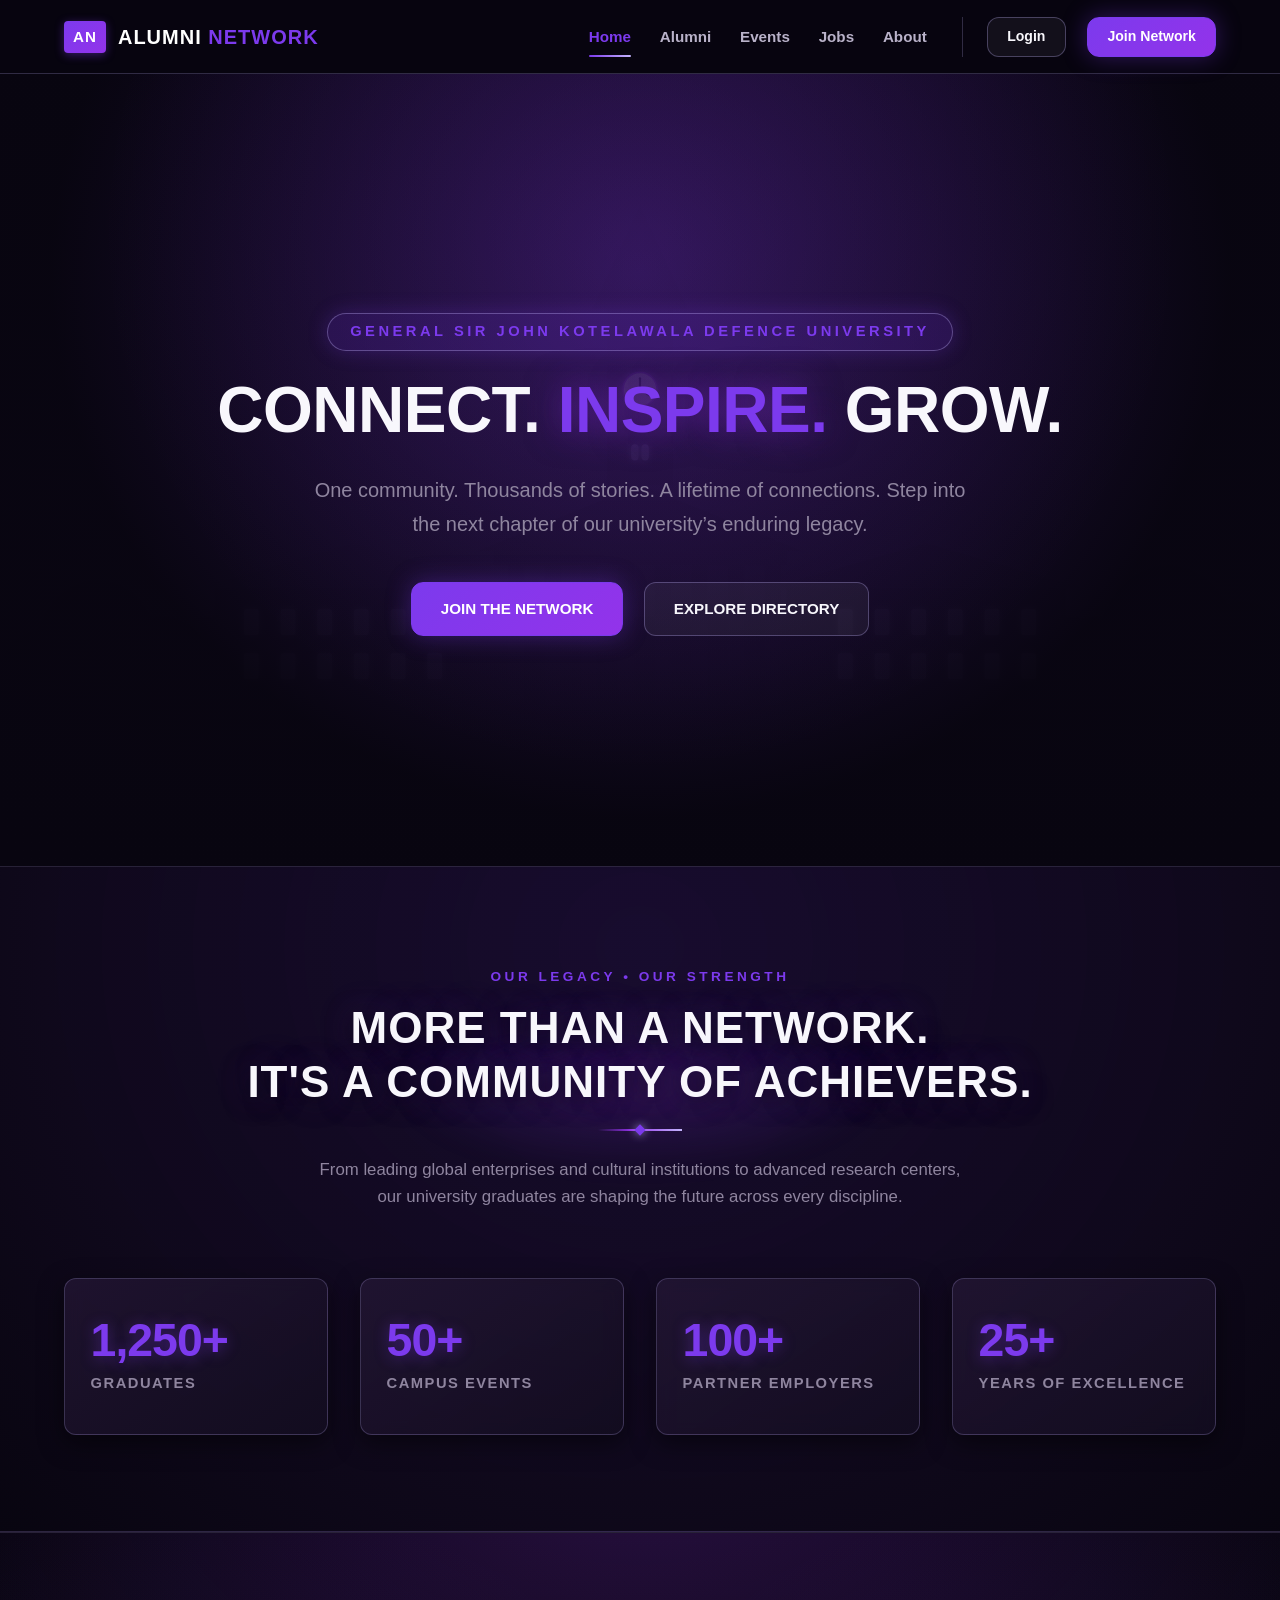
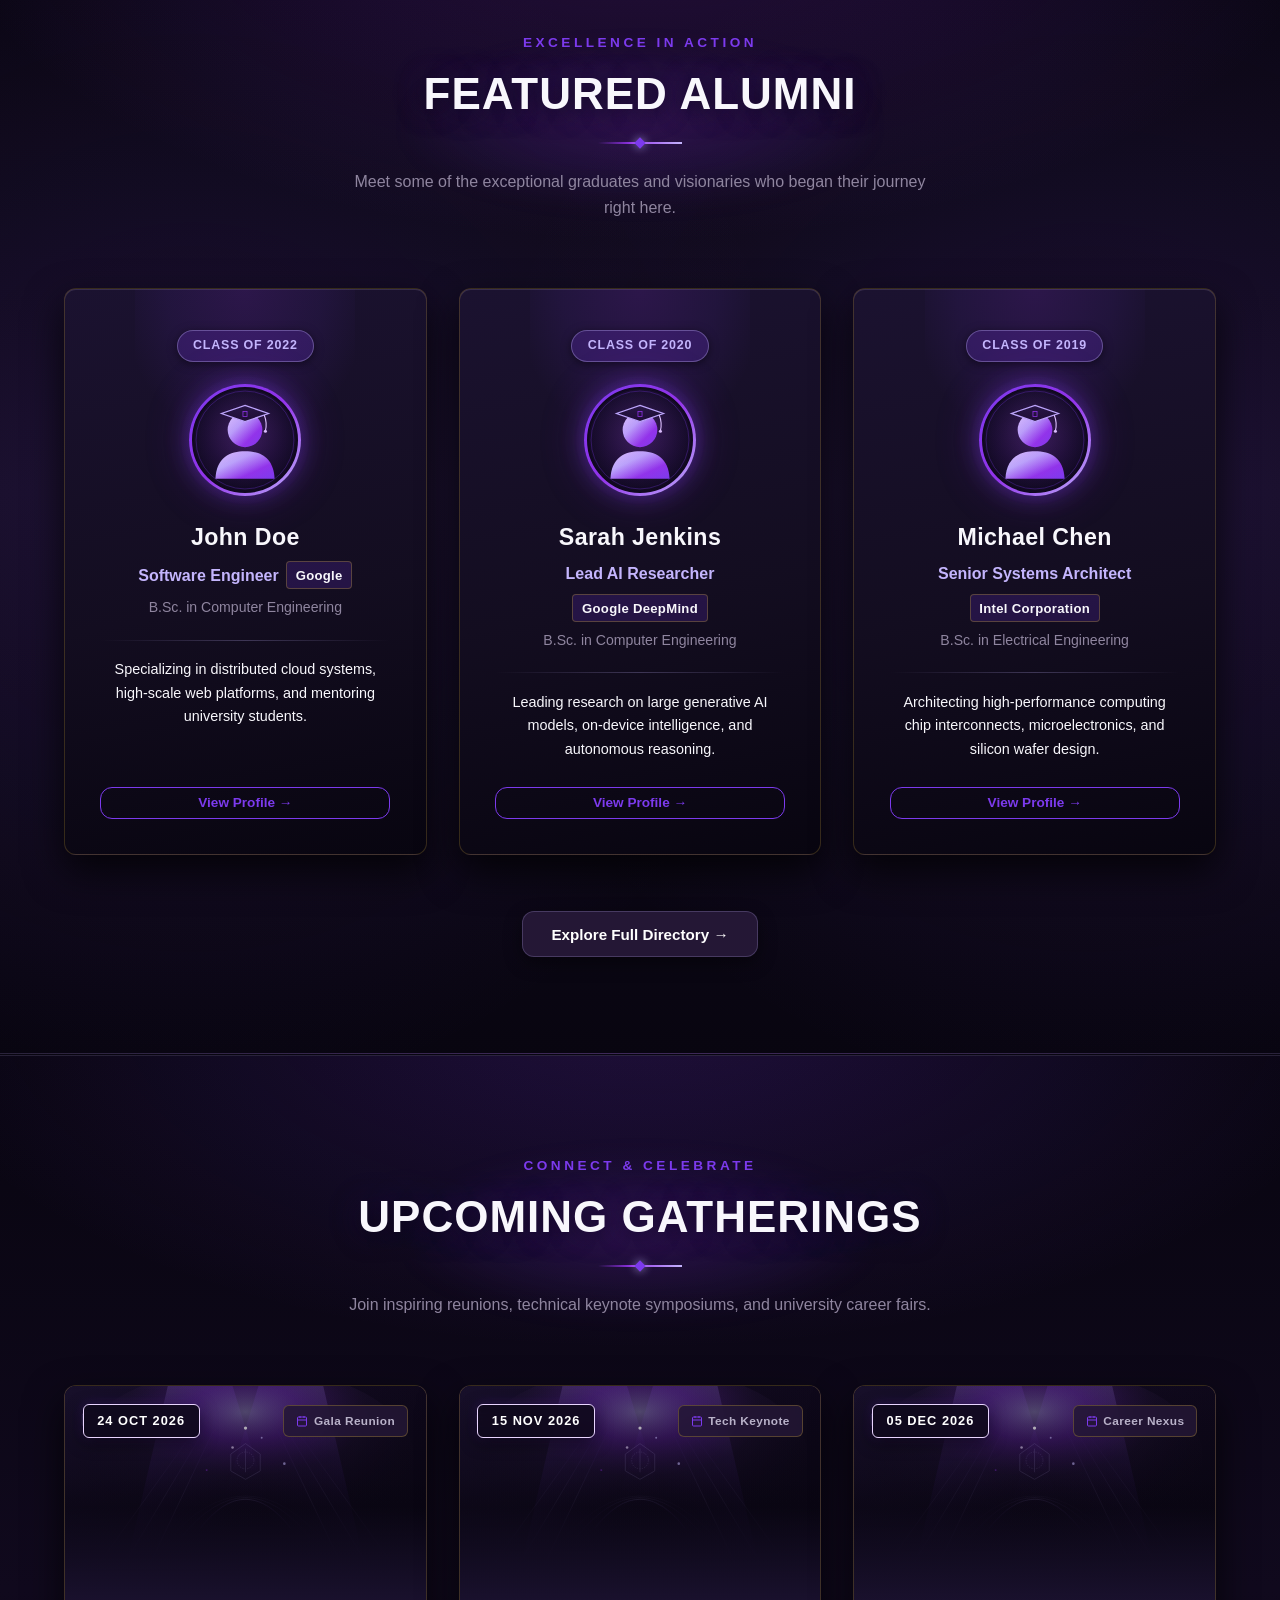
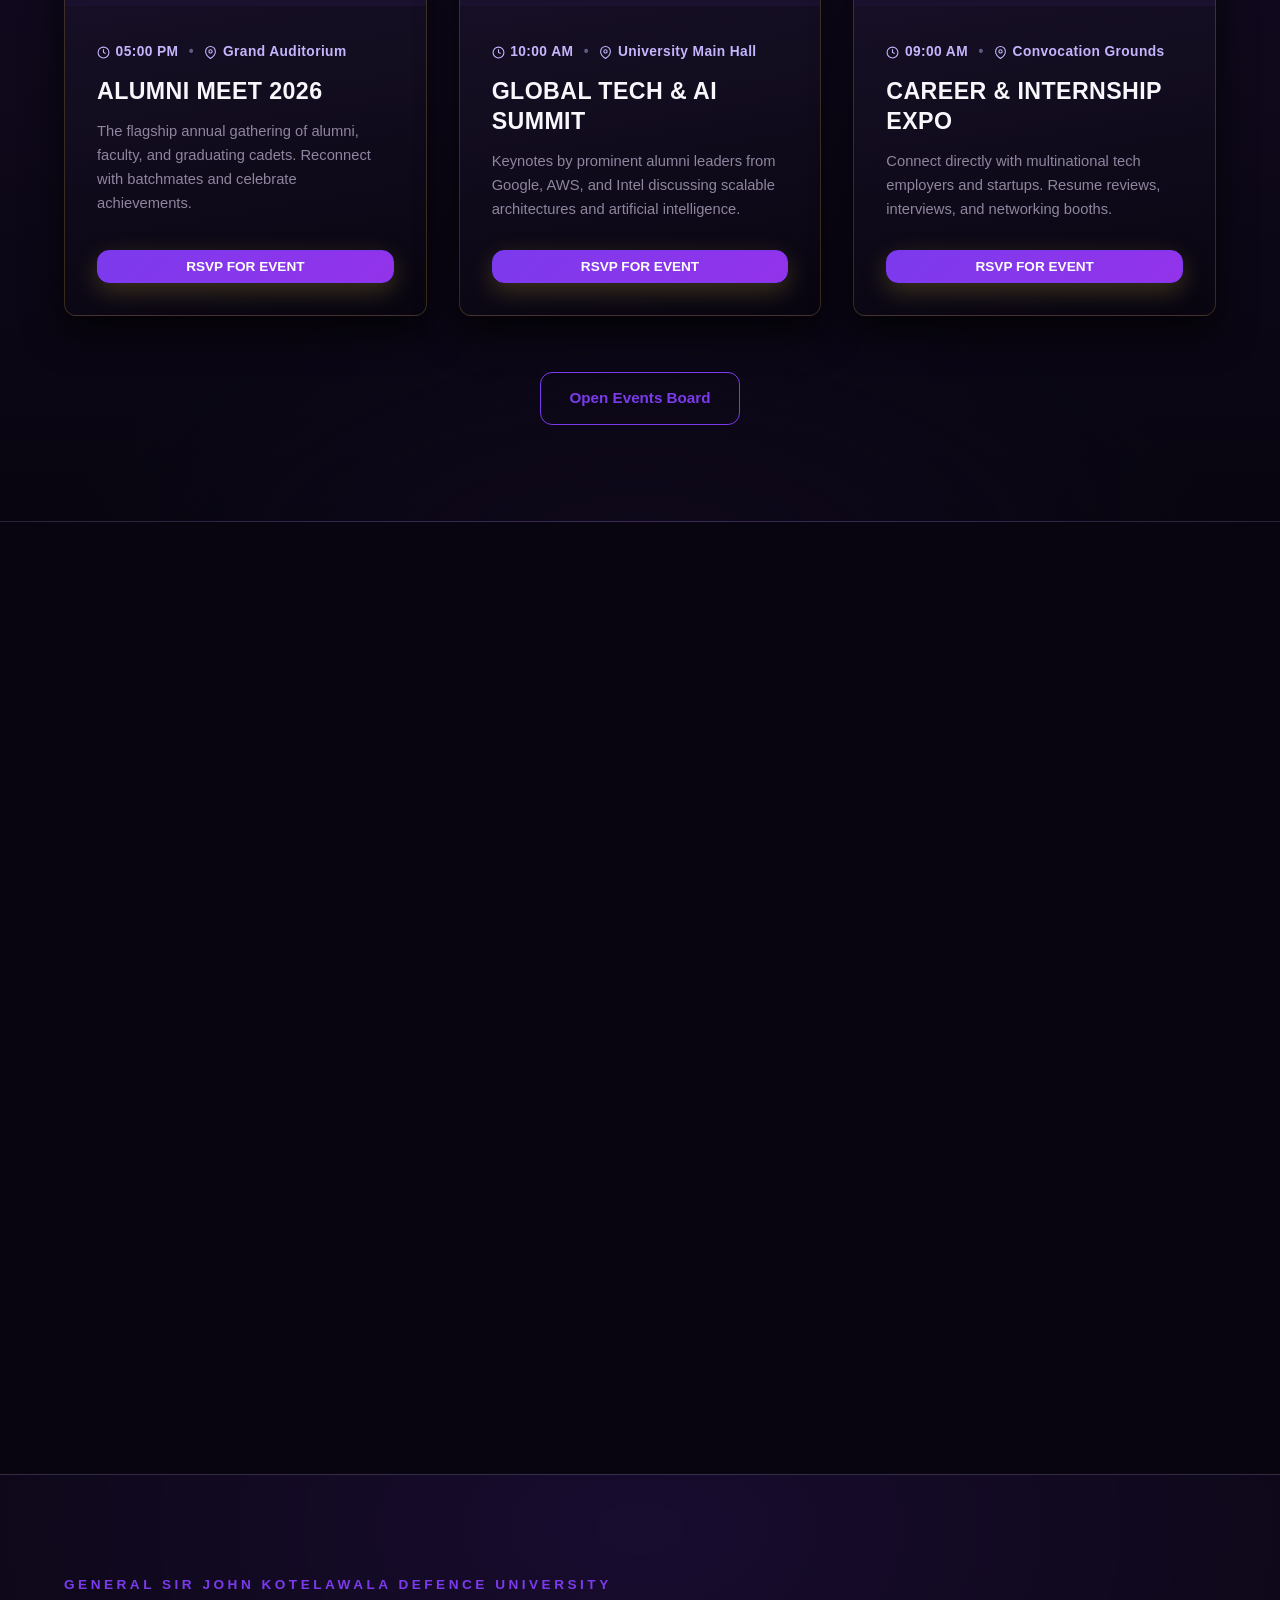
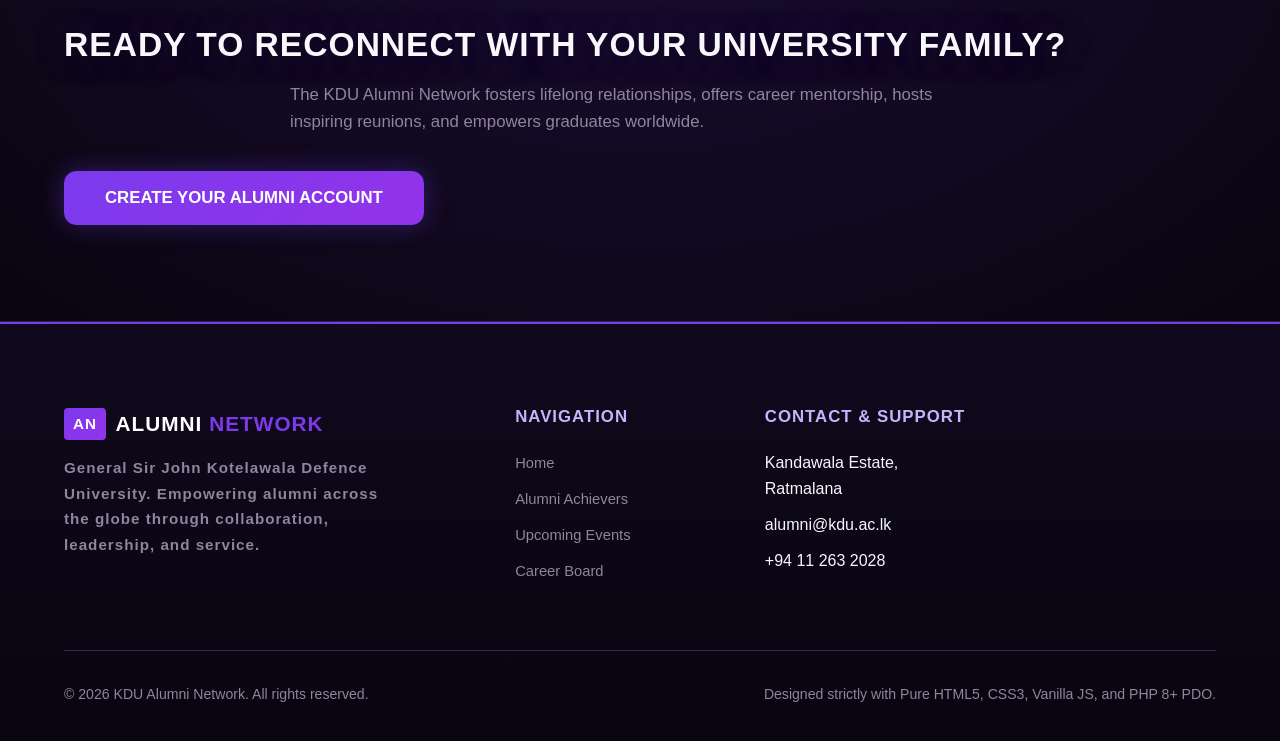
==== index.html @ 47656e3d "feat(branding): add purple AN favicons and refine UI contrast, loader, and validations" ====
<!DOCTYPE html>
<html lang="en">
<head>
    <meta charset="UTF-8">
    <meta name="viewport" content="width=device-width, initial-scale=1.0">
    <title>Alumni Network - Connect. Inspire. Grow.</title>
    <!-- Favicon -->
    <link rel="icon" type="image/png" sizes="32x32" href="./assets/favicon-32x32.png">
    <link rel="icon" type="image/png" sizes="16x16" href="./assets/favicon-16x16.png">
    <link rel="shortcut icon" href="./favicon.ico">
    <link rel="apple-touch-icon" sizes="180x180" href="./assets/apple-touch-icon.png">
    <!-- Master Cinematic Midnight Purple Stylesheet -->
    <link rel="stylesheet" href="./assets/css/style.css?v=4.2">
    <style>
        /* Standalone Showcase Modal Enhancements */
        .modal-overlay {
            display: none;
            position: fixed;
            inset: 0;
            background: rgba(8, 5, 16, 0.88);
            backdrop-filter: blur(8px);
            -webkit-backdrop-filter: blur(8px);
            z-index: 9999;
            align-items: center;
            justify-content: center;
        }
        .modal-card {
            background: var(--surface-elevated);
            color: var(--text-color);
            width: 90%;
            max-width: 500px;
            border-radius: var(--border-radius);
            padding: 2.2rem;
            border: 1px solid var(--border-gold);
            border-top: 4px solid var(--accent-color);
            box-shadow: 0 25px 60px rgba(0, 0, 0, 0.8), 0 0 30px rgba(124, 58, 237, 0.2);
            animation: modalFadeIn 0.28s cubic-bezier(0.16, 1, 0.3, 1);
        }
        @keyframes modalFadeIn {
            from { opacity: 0; transform: translateY(-15px) scale(0.96); }
            to { opacity: 1; transform: translateY(0) scale(1); }
        }
    </style>
</head>
<body>

    <!-- ------------------------------------------------------------
         FEATURE ONE: CINEMATIC LOADING SCREEN
    ------------------------------------------------------------- -->
    <div id="cinematicLoader" class="cinematic-loader" aria-hidden="true">
        <div class="loader-content">
            <div class="loader-brand">
                <span class="loader-badge">AN</span>
                <span class="loader-title">ALUMNI <span class="loader-gold">NETWORK</span></span>
            </div>
            <div class="loader-progress-track">
                <div class="loader-progress-bar"></div>
            </div>
            <p class="loader-status">Connecting Alumni &bull; Preparing Your Experience</p>
        </div>
    </div>

    <!-- ------------------------------------------------------------
         GLOBAL NAVIGATION BAR
    ------------------------------------------------------------- -->
    <header class="navbar">
        <div class="navbar-container">
            <a href="./index.html" class="logo" title="Alumni Network">
                <span class="logo-badge">AN</span>
                <span>ALUMNI <span class="logo-gold">NETWORK</span></span>
            </a>

            <button class="nav-toggle" aria-label="Toggle navigation menu">&#9776;</button>

            <nav class="nav-menu">
                <ul class="nav-links">
                    <li><a href="./index.html" class="nav-link active">Home</a></li>
                    <li><a href="#alumni" class="nav-link">Alumni</a></li>
                    <li><a href="#events" class="nav-link">Events</a></li>
                    <li><a href="#jobs" class="nav-link">Jobs</a></li>
                    <li><a href="#about" class="nav-link">About</a></li>
                </ul>

                <div class="nav-actions nav-auth">
                    <a href="./login.html" class="btn btn-outline-light btn-sm">Login</a>
                    <a href="./register.html" class="btn btn-gold btn-sm gold-glow">Join Network</a>
                </div>
            </nav>
        </div>
    </header>

    <!-- ------------------------------------------------------------
         1. FEATURE TWO: DRAMATIC CINEMATIC HERO SECTION
    ------------------------------------------------------------- -->
    <section class="hero" id="home">
        <div class="hero-content">
            <span class="hero-subtitle-tag">General Sir John Kotelawala Defence University</span>
            <h1 class="hero-title">
                CONNECT. <span class="highlight-gold">INSPIRE.</span> GROW.
            </h1>
            <p class="hero-description">
                One community. Thousands of stories. A lifetime of connections.
                Step into the next chapter of our university’s enduring legacy.
            </p>
            <div class="hero-cta-group">
                <a href="./register.html" class="btn btn-gold gold-glow">JOIN THE NETWORK</a>
                <a href="#alumni" class="btn btn-outline-light">EXPLORE DIRECTORY</a>
            </div>
        </div>
    </section>

    <!-- ------------------------------------------------------------
         2. ALUMNI STORY & STATS SECTION (DARK MAROON)
    ------------------------------------------------------------- -->
    <section class="section section-dark reveal">
        <div class="container text-center">
            <div class="section-header">
                <span class="section-eyebrow">Our Legacy &bull; Our Strength</span>
                <h2 class="section-title">
                    MORE THAN A NETWORK.<br>
                    IT'S A COMMUNITY OF ACHIEVERS.
                </h2>
                <div class="gold-divider"></div>
                <p style="max-width: 650px; margin: 0 auto; font-size: 1.05rem;">
                    From leading global enterprises and cultural institutions to advanced research centers, our university graduates are shaping the future across every discipline.
                </p>
            </div>

            <div class="stats-grid">
                <div class="stat-item">
                    <div class="stat-number">1,250+</div>
                    <div class="stat-label">Graduates</div>
                </div>
                <div class="stat-item">
                    <div class="stat-number">50+</div>
                    <div class="stat-label">Campus Events</div>
                </div>
                <div class="stat-item">
                    <div class="stat-number">100+</div>
                    <div class="stat-label">Partner Employers</div>
                </div>
                <div class="stat-item">
                    <div class="stat-number">25+</div>
                    <div class="stat-label">Years of Excellence</div>
                </div>
            </div>
        </div>
    </section>

    <!-- ------------------------------------------------------------
         3. FEATURED ALUMNI ACHIEVERS (ELEVATED DARK SECTION)
    ------------------------------------------------------------- -->
    <section class="section section-light section-alumni reveal" id="alumni">
        <div class="container">
            <div class="section-header">
                <span class="section-eyebrow">Excellence in Action</span>
                <h2 class="section-title">Featured Alumni</h2>
                <div class="gold-divider"></div>
                <p style="color: var(--text-muted); max-width: 600px; margin: 0 auto;">
                    Meet some of the exceptional graduates and visionaries who began their journey right here.
                </p>
            </div>

            <div class="grid grid-3 reveal-stagger">
                <!-- Alumni 1 -->
                <div class="card alumni-card">
                    <div class="alumni-header-ribbon">
                        <span class="alumni-badge-grad">Class of 2022</span>
                    </div>
                    <div class="alumni-avatar-wrapper">
                        <img src="./assets/images/default-avatar.svg" alt="John Doe" class="alumni-avatar">
                    </div>
                    <h3 class="alumni-name">John Doe</h3>
                    <div class="alumni-credentials">
                        <div class="alumni-role-company">
                            <span class="alumni-role">Software Engineer</span>
                            <span class="alumni-company-tag">Google</span>
                        </div>
                        <div class="alumni-degree">B.Sc. in Computer Engineering</div>
                    </div>
                    <div class="alumni-divider"></div>
                    <p class="alumni-desc">
                        Specializing in distributed cloud systems, high-scale web platforms, and mentoring university students.
                    </p>
                    <button type="button" class="btn btn-outline-gold btn-sm btn-block alumni-cta" onclick="showAlumniProfile('John Doe', 'Software Engineer', 'Google', '2022', 'B.Sc. in Computer Engineering');">
                        View Profile &rarr;
                    </button>
                </div>

                <!-- Alumni 2 -->
                <div class="card alumni-card">
                    <div class="alumni-header-ribbon">
                        <span class="alumni-badge-grad">Class of 2020</span>
                    </div>
                    <div class="alumni-avatar-wrapper">
                        <img src="./assets/images/default-avatar.svg" alt="Sarah Jenkins" class="alumni-avatar">
                    </div>
                    <h3 class="alumni-name">Sarah Jenkins</h3>
                    <div class="alumni-credentials">
                        <div class="alumni-role-company">
                            <span class="alumni-role">Lead AI Researcher</span>
                            <span class="alumni-company-tag">Google DeepMind</span>
                        </div>
                        <div class="alumni-degree">B.Sc. in Computer Engineering</div>
                    </div>
                    <div class="alumni-divider"></div>
                    <p class="alumni-desc">
                        Leading research on large generative AI models, on-device intelligence, and autonomous reasoning.
                    </p>
                    <button type="button" class="btn btn-outline-gold btn-sm btn-block alumni-cta" onclick="showAlumniProfile('Sarah Jenkins', 'Lead AI Researcher', 'Google DeepMind', '2020', 'B.Sc. in Computer Engineering');">
                        View Profile &rarr;
                    </button>
                </div>

                <!-- Alumni 3 -->
                <div class="card alumni-card">
                    <div class="alumni-header-ribbon">
                        <span class="alumni-badge-grad">Class of 2019</span>
                    </div>
                    <div class="alumni-avatar-wrapper">
                        <img src="./assets/images/default-avatar.svg" alt="Michael Chen" class="alumni-avatar">
                    </div>
                    <h3 class="alumni-name">Michael Chen</h3>
                    <div class="alumni-credentials">
                        <div class="alumni-role-company">
                            <span class="alumni-role">Senior Systems Architect</span>
                            <span class="alumni-company-tag">Intel Corporation</span>
                        </div>
                        <div class="alumni-degree">B.Sc. in Electrical Engineering</div>
                    </div>
                    <div class="alumni-divider"></div>
                    <p class="alumni-desc">
                        Architecting high-performance computing chip interconnects, microelectronics, and silicon wafer design.
                    </p>
                    <button type="button" class="btn btn-outline-gold btn-sm btn-block alumni-cta" onclick="showAlumniProfile('Michael Chen', 'Senior Systems Architect', 'Intel Corporation', '2019', 'B.Sc. in Electrical Engineering');">
                        View Profile &rarr;
                    </button>
                </div>
            </div>

            <div style="text-align: center; margin-top: 3.5rem;">
                <button type="button" class="btn btn-primary" onclick="alert('Full dynamic directory search with multi-parameter filtering and server-side pagination is active in XAMPP (directory.php).');">
                    Explore Full Directory &rarr;
                </button>
            </div>
        </div>
    </section>

    <!-- ------------------------------------------------------------
         4. UPCOMING GATHERINGS & EVENTS (DARK SECTION)
    ------------------------------------------------------------- -->
    <section class="section section-dark section-events reveal" id="events">
        <div class="container">
            <div class="section-header">
                <span class="section-eyebrow">Connect &amp; Celebrate</span>
                <h2 class="section-title">Upcoming Gatherings</h2>
                <div class="gold-divider"></div>
                <p style="max-width: 600px; margin: 0 auto; color: var(--text-muted);">
                    Join inspiring reunions, technical keynote symposiums, and university career fairs.
                </p>
            </div>

            <div class="grid grid-3 reveal-stagger">
                <!-- Event 1 -->
                <div class="card card-dark event-card">
                    <div class="event-image-box">
                        <img src="./assets/images/event-placeholder.svg" alt="Alumni Meet 2026" class="event-image">
                        <div class="event-artwork-overlay"></div>
                        <div class="event-badge-row">
                            <span class="event-date-badge">24 OCT 2026</span>
                            <span class="event-category-badge">
                                <svg viewBox="0 0 24 24" width="12" height="12" fill="none" stroke="currentColor" stroke-width="2"><rect x="3" y="4" width="18" height="18" rx="2" ry="2"></rect><line x1="16" y1="2" x2="16" y2="6"></line><line x1="8" y1="2" x2="8" y2="6"></line><line x1="3" y1="10" x2="21" y2="10"></line></svg>
                                Gala Reunion
                            </span>
                        </div>
                    </div>
                    <div class="event-body">
                        <div class="event-meta">
                            <span>
                                <svg viewBox="0 0 24 24" width="13" height="13" fill="none" stroke="currentColor" stroke-width="2"><circle cx="12" cy="12" r="10"></circle><polyline points="12 6 12 12 16 14"></polyline></svg>
                                05:00 PM
                            </span>
                            <span class="event-meta-sep">&bull;</span>
                            <span>
                                <svg viewBox="0 0 24 24" width="13" height="13" fill="none" stroke="currentColor" stroke-width="2"><path d="M21 10c0 7-9 13-9 13s-9-6-9-13a9 9 0 0 1 18 0z"></path><circle cx="12" cy="10" r="3"></circle></svg>
                                Grand Auditorium
                            </span>
                        </div>
                        <h3 class="event-title">ALUMNI MEET 2026</h3>
                        <p class="event-desc">
                            The flagship annual gathering of alumni, faculty, and graduating cadets. Reconnect with batchmates and celebrate achievements.
                        </p>
                        <button type="button" class="btn btn-gold btn-block btn-sm" onclick="triggerRsvpDemo('ALUMNI MEET 2026');">
                            RSVP FOR EVENT
                        </button>
                    </div>
                </div>

                <!-- Event 2 -->
                <div class="card card-dark event-card">
                    <div class="event-image-box">
                        <img src="./assets/images/event-placeholder.svg" alt="Global Tech & AI Summit" class="event-image">
                        <div class="event-artwork-overlay"></div>
                        <div class="event-badge-row">
                            <span class="event-date-badge">15 NOV 2026</span>
                            <span class="event-category-badge">
                                <svg viewBox="0 0 24 24" width="12" height="12" fill="none" stroke="currentColor" stroke-width="2"><rect x="3" y="4" width="18" height="18" rx="2" ry="2"></rect><line x1="16" y1="2" x2="16" y2="6"></line><line x1="8" y1="2" x2="8" y2="6"></line><line x1="3" y1="10" x2="21" y2="10"></line></svg>
                                Tech Keynote
                            </span>
                        </div>
                    </div>
                    <div class="event-body">
                        <div class="event-meta">
                            <span>
                                <svg viewBox="0 0 24 24" width="13" height="13" fill="none" stroke="currentColor" stroke-width="2"><circle cx="12" cy="12" r="10"></circle><polyline points="12 6 12 12 16 14"></polyline></svg>
                                10:00 AM
                            </span>
                            <span class="event-meta-sep">&bull;</span>
                            <span>
                                <svg viewBox="0 0 24 24" width="13" height="13" fill="none" stroke="currentColor" stroke-width="2"><path d="M21 10c0 7-9 13-9 13s-9-6-9-13a9 9 0 0 1 18 0z"></path><circle cx="12" cy="10" r="3"></circle></svg>
                                University Main Hall
                            </span>
                        </div>
                        <h3 class="event-title">GLOBAL TECH &amp; AI SUMMIT</h3>
                        <p class="event-desc">
                            Keynotes by prominent alumni leaders from Google, AWS, and Intel discussing scalable architectures and artificial intelligence.
                        </p>
                        <button type="button" class="btn btn-gold btn-block btn-sm" onclick="triggerRsvpDemo('GLOBAL TECH & AI SUMMIT');">
                            RSVP FOR EVENT
                        </button>
                    </div>
                </div>

                <!-- Event 3 -->
                <div class="card card-dark event-card">
                    <div class="event-image-box">
                        <img src="./assets/images/event-placeholder.svg" alt="Career & Internship Expo" class="event-image">
                        <div class="event-artwork-overlay"></div>
                        <div class="event-badge-row">
                            <span class="event-date-badge">05 DEC 2026</span>
                            <span class="event-category-badge">
                                <svg viewBox="0 0 24 24" width="12" height="12" fill="none" stroke="currentColor" stroke-width="2"><rect x="3" y="4" width="18" height="18" rx="2" ry="2"></rect><line x1="16" y1="2" x2="16" y2="6"></line><line x1="8" y1="2" x2="8" y2="6"></line><line x1="3" y1="10" x2="21" y2="10"></line></svg>
                                Career Nexus
                            </span>
                        </div>
                    </div>
                    <div class="event-body">
                        <div class="event-meta">
                            <span>
                                <svg viewBox="0 0 24 24" width="13" height="13" fill="none" stroke="currentColor" stroke-width="2"><circle cx="12" cy="12" r="10"></circle><polyline points="12 6 12 12 16 14"></polyline></svg>
                                09:00 AM
                            </span>
                            <span class="event-meta-sep">&bull;</span>
                            <span>
                                <svg viewBox="0 0 24 24" width="13" height="13" fill="none" stroke="currentColor" stroke-width="2"><path d="M21 10c0 7-9 13-9 13s-9-6-9-13a9 9 0 0 1 18 0z"></path><circle cx="12" cy="10" r="3"></circle></svg>
                                Convocation Grounds
                            </span>
                        </div>
                        <h3 class="event-title">CAREER &amp; INTERNSHIP EXPO</h3>
                        <p class="event-desc">
                            Connect directly with multinational tech employers and startups. Resume reviews, interviews, and networking booths.
                        </p>
                        <button type="button" class="btn btn-gold btn-block btn-sm" onclick="triggerRsvpDemo('CAREER & INTERNSHIP EXPO');">
                            RSVP FOR EVENT
                        </button>
                    </div>
                </div>
            </div>

            <div style="text-align: center; margin-top: 3.5rem;">
                <a href="./event.html" class="btn btn-outline-gold">Open Events Board</a>
            </div>
        </div>
    </section>

    <!-- ------------------------------------------------------------
         5. CAREER VACANCIES & OPPORTUNITIES (ELEVATED SECTION)
    ------------------------------------------------------------- -->
    <section class="section section-light section-jobs reveal" id="jobs">
        <div class="container">
            <div class="section-header">
                <span class="section-eyebrow">Professional Advancement</span>
                <h2 class="section-title">Career Opportunities</h2>
                <div class="gold-divider"></div>
                <p style="color: var(--text-muted); max-width: 600px; margin: 0 auto;">
                    Exclusive job vacancies posted by alumni recruiters and industry partners.
                </p>
            </div>

            <div class="grid grid-3 reveal-stagger">
                <!-- Job 1 -->
                <div class="card job-card">
                    <div class="job-card-header">
                        <span class="job-type-pill">Full-Time</span>
                        <span class="job-badge-verified">
                            <svg viewBox="0 0 24 24" width="12" height="12" fill="currentColor"><path d="M12 2l3.09 6.26L22 9.27l-5 4.87 1.18 6.88L12 17.77l-6.18 3.25L7 14.14 2 9.27l6.91-1.01L12 2z"></path></svg>
                            Alumni Network
                        </span>
                    </div>
                    <h3 class="job-title">Software Engineer</h3>
                    <div class="job-company-row">
                        <span class="job-company">ABC Technologies</span>
                    </div>
                    <div class="job-meta-strip">
                        <span>
                            <svg viewBox="0 0 24 24" width="13" height="13" fill="none" stroke="currentColor" stroke-width="2"><path d="M21 10c0 7-9 13-9 13s-9-6-9-13a9 9 0 0 1 18 0z"></path><circle cx="12" cy="10" r="3"></circle></svg>
                            Colombo, Sri Lanka
                        </span>
                        <span class="job-meta-sep">&bull;</span>
                        <span>On-Site</span>
                    </div>
                    <div class="job-divider"></div>
                    <p class="job-desc">
                        Seeking full-stack engineers proficient in modern web applications, relational schemas, and scalable microservices.
                    </p>
                    <button type="button" class="btn btn-primary btn-block btn-sm job-cta" onclick="triggerJobApplyDemo('Software Engineer', 'ABC Technologies');">
                        Apply for Position &rarr;
                    </button>
                </div>

                <!-- Job 2 -->
                <div class="card job-card">
                    <div class="job-card-header">
                        <span class="job-type-pill">Hybrid</span>
                        <span class="job-badge-verified">
                            <svg viewBox="0 0 24 24" width="12" height="12" fill="currentColor"><path d="M12 2l3.09 6.26L22 9.27l-5 4.87 1.18 6.88L12 17.77l-6.18 3.25L7 14.14 2 9.27l6.91-1.01L12 2z"></path></svg>
                            Alumni Network
                        </span>
                    </div>
                    <h3 class="job-title">Cloud Solutions Architect</h3>
                    <div class="job-company-row">
                        <span class="job-company">Virtusa Corporation</span>
                    </div>
                    <div class="job-meta-strip">
                        <span>
                            <svg viewBox="0 0 24 24" width="13" height="13" fill="none" stroke="currentColor" stroke-width="2"><path d="M21 10c0 7-9 13-9 13s-9-6-9-13a9 9 0 0 1 18 0z"></path><circle cx="12" cy="10" r="3"></circle></svg>
                            Colombo / Remote
                        </span>
                        <span class="job-meta-sep">&bull;</span>
                        <span>Hybrid</span>
                    </div>
                    <div class="job-divider"></div>
                    <p class="job-desc">
                        Lead enterprise cloud architecture implementations across AWS and Azure for multinational financial banking clients.
                    </p>
                    <button type="button" class="btn btn-primary btn-block btn-sm job-cta" onclick="triggerJobApplyDemo('Cloud Solutions Architect', 'Virtusa Corporation');">
                        Apply for Position &rarr;
                    </button>
                </div>

                <!-- Job 3 -->
                <div class="card job-card">
                    <div class="job-card-header">
                        <span class="job-type-pill">Full-Time</span>
                        <span class="job-badge-verified">
                            <svg viewBox="0 0 24 24" width="12" height="12" fill="currentColor"><path d="M12 2l3.09 6.26L22 9.27l-5 4.87 1.18 6.88L12 17.77l-6.18 3.25L7 14.14 2 9.27l6.91-1.01L12 2z"></path></svg>
                            Alumni Network
                        </span>
                    </div>
                    <h3 class="job-title">Associate AI Engineer</h3>
                    <div class="job-company-row">
                        <span class="job-company">WSO2</span>
                    </div>
                    <div class="job-meta-strip">
                        <span>
                            <svg viewBox="0 0 24 24" width="13" height="13" fill="none" stroke="currentColor" stroke-width="2"><path d="M21 10c0 7-9 13-9 13s-9-6-9-13a9 9 0 0 1 18 0z"></path><circle cx="12" cy="10" r="3"></circle></svg>
                            Colombo, Sri Lanka
                        </span>
                        <span class="job-meta-sep">&bull;</span>
                        <span>On-Site</span>
                    </div>
                    <div class="job-divider"></div>
                    <p class="job-desc">
                        Develop LLM integrations, retrieval augmented generation systems, and open-source enterprise platform APIs.
                    </p>
                    <button type="button" class="btn btn-primary btn-block btn-sm job-cta" onclick="triggerJobApplyDemo('Associate AI Engineer', 'WSO2');">
                        Apply for Position &rarr;
                    </button>
                </div>
            </div>

            <div style="text-align: center; margin-top: 3.5rem;">
                <a href="./jobs.html" class="btn btn-primary">Open Career Board</a>
            </div>
        </div>
    </section>

    <!-- ------------------------------------------------------------
         6. ABOUT INSTITUTIONAL SECTION
    ------------------------------------------------------------- -->
    <section class="section section-dark reveal" id="about" style="border-top: 1px solid var(--border-gold);">
        <div class="container text-center">
            <span class="section-eyebrow">General Sir John Kotelawala Defence University</span>
            <h2 class="section-title" style="font-size: 2.1rem; margin: 1rem 0;">
                Ready to reconnect with your university family?
            </h2>
            <p style="font-size: 1.05rem; max-width: 700px; margin: 0 auto 2.2rem; color: var(--text-muted);">
                The KDU Alumni Network fosters lifelong relationships, offers career mentorship, hosts inspiring reunions, and empowers graduates worldwide.
            </p>
            <button type="button" class="btn btn-gold gold-glow" style="padding: 1rem 2.5rem; font-size: 1.05rem;" onclick="openRegisterModal();">
                CREATE YOUR ALUMNI ACCOUNT
            </button>
        </div>
    </section>

    <!-- ------------------------------------------------------------
         7. GLOBAL CINEMATIC FOOTER (FIXED & RESPONSIVE GRID)
    ------------------------------------------------------------- -->
    <footer class="footer">
        <div class="container">
            <div class="footer-top">
                <div class="footer-brand">
                    <div>
                        <div class="footer-logo">
                            <span class="footer-logo-badge">AN</span>
                            <span>ALUMNI <span class="logo-gold">NETWORK</span></span>
                        </div>
                        <p class="footer-desc">
                            General Sir John Kotelawala Defence University. Empowering alumni across the globe through collaboration, leadership, and service.
                        </p>
                    </div>
                </div>

                <div class="footer-col">
                    <h4 class="footer-col-title">Navigation</h4>
                    <ul class="footer-links">
                        <li><a href="#home">Home</a></li>
                        <li><a href="#alumni">Alumni Achievers</a></li>
                        <li><a href="#events">Upcoming Events</a></li>
                        <li><a href="#jobs">Career Board</a></li>
                    </ul>
                </div>

                <div class="footer-col">
                    <h4 class="footer-col-title">Contact & Support</h4>
                    <ul class="footer-links">
                        <li><span>Kandawala Estate, Ratmalana</span></li>
                        <li><span>alumni@kdu.ac.lk</span></li>
                        <li><span>+94 11 263 2028</span></li>
                    </ul>
                </div>
            </div>

            <div class="footer-bottom">
                <div>&copy; 2026 KDU Alumni Network. All rights reserved.</div>
                <div>Designed strictly with Pure HTML5, CSS3, Vanilla JS, and PHP 8+ PDO.</div>
            </div>
        </div>
    </footer>

    <!-- ------------------------------------------------------------
         INTERACTIVE DEMO MODALS (CINEMATIC DARK THEME)
    ------------------------------------------------------------- -->
    <!-- Login Modal -->
    <div id="loginModal" class="modal-overlay" onclick="if(event.target===this) closeModals();">
        <div class="modal-card">
            <h3 style="color: var(--text-light); margin-bottom: 0.3rem; font-weight: 800;">Member Login</h3>
            <p style="color: var(--text-muted); font-size: 0.9rem; margin-bottom: 1.5rem;">Access your verified alumni portal</p>
            
            <form onsubmit="event.preventDefault(); simulateLogin();">
                <div class="form-group">
                    <label for="demoEmail">Email or Username</label>
                    <input type="text" id="demoEmail" class="form-control" placeholder="e.g. name@alumni.edu or username" required>
                </div>
                <div class="form-group">
                    <label for="demoPass">Password</label>
                    <input type="password" id="demoPass" class="form-control" placeholder="Enter your account password" required>
                </div>
                <div style="display: flex; gap: 0.8rem; justify-content: flex-end; margin-top: 1.5rem;">
                    <button type="button" class="btn btn-outline-light" onclick="closeModals();">Cancel</button>
                    <button type="submit" class="btn btn-gold">Sign In</button>
                </div>
            </form>
        </div>
    </div>

    <!-- Register Modal -->
    <div id="registerModal" class="modal-overlay" onclick="if(event.target===this) closeModals();">
        <div class="modal-card">
            <h3 style="color: var(--text-light); margin-bottom: 0.3rem; font-weight: 800;">Alumni Registration</h3>
            <p style="color: var(--text-muted); font-size: 0.9rem; margin-bottom: 1.5rem;">Create your profile in the KDU network</p>
            
            <form onsubmit="event.preventDefault(); simulateRegister();">
                <div class="grid grid-2" style="gap: 1rem;">
                    <div class="form-group">
                        <label>First Name</label>
                        <input type="text" class="form-control" placeholder="John" required>
                    </div>
                    <div class="form-group">
                        <label>Last Name</label>
                        <input type="text" class="form-control" placeholder="Doe" required>
                    </div>
                </div>
                <div class="form-group">
                    <label>University Email</label>
                    <input type="email" class="form-control" placeholder="your.name@alumni.edu" required>
                </div>
                <div class="grid grid-2" style="gap: 1rem;">
                    <div class="form-group">
                        <label>Graduation Year</label>
                        <input type="number" class="form-control" value="2023" min="1960" max="2030" required>
                    </div>
                    <div class="form-group">
                        <label>Degree Programme</label>
                        <input type="text" class="form-control" placeholder="B.Sc. in Software Eng" required>
                    </div>
                </div>
                <div style="display: flex; gap: 0.8rem; justify-content: flex-end; margin-top: 1.5rem;">
                    <button type="button" class="btn btn-outline-light" onclick="closeModals();">Cancel</button>
                    <button type="submit" class="btn btn-gold">Complete Registration</button>
                </div>
            </form>
        </div>
    </div>

    <!-- Vanilla Scripts -->
    <script src="./assets/js/main.js?v=4.2"></script>
    <script>
        function openLoginModal() {
            document.getElementById('loginModal').style.display = 'flex';
        }
        function openRegisterModal() {
            document.getElementById('registerModal').style.display = 'flex';
        }
        function closeModals() {
            document.getElementById('loginModal').style.display = 'none';
            document.getElementById('registerModal').style.display = 'none';
        }
        function simulateLogin() {
            alert("Authentication simulated! In the full XAMPP environment, this validates your BCRYPT password hash and establishes a hardened session.");
            closeModals();
        }
        function simulateRegister() {
            alert("Registration simulated! In the full XAMPP environment, this inserts records into both users and alumni_profiles via a database transaction.");
            closeModals();
        }
        function triggerRsvpDemo(eventName) {
            alert("RSVP Confirmed for '" + eventName + "'! Seat reservation counter updated.");
        }
        function triggerJobApplyDemo(jobTitle, company) {
            alert("Application submitted for " + jobTitle + " at " + company + "! The recruiter will review your verified alumni profile.");
        }
        function showAlumniProfile(name, role, company, year, degree) {
            alert(name + "\n" + role + " at " + company + "\n" + degree + " (" + year + " Cohort)\n\nFull interactive profile view with avatar uploads is available in local XAMPP (profile.php).");
        }
    </script>
</body>
</html>
---- assets/css/style.css ----
/* ============================================================
   CINEMATIC ALUMNI CONNECT - PRESTIGIOUS VISUAL IDENTITY
   Midnight Purple: #080510 (Main) | #10091D (Secondary) | #1B1230 (Surface) | #241735 (Elevated)
   Accents: #7C3AED (Primary Purple) | #9333EA (Electric Violet) | #C4B5FD (Soft Lavender) | #E9D5FF (Pale Highlight)
   Typography: #F8F7FC (Main Text) | #B9B2C9 (Secondary Text) | #8F859F (Muted Text)
   Pure CSS3 - Transitions, Keyframes & Intersection Observer
   ============================================================ */

/* ------------------------------------------------------------
   1. MASTER COLOR PALETTE & CSS CUSTOM PROPERTIES
   ------------------------------------------------------------ */
:root {
    /* 1. Cinematic Midnight Purple Palette */
    --near-black: #05030A;
    --deep-burgundy: #10091D;
    --burgundy-surface: #1B1230;
    --gold-muted: #9333EA;
    --gold-main: #7C3AED;
    --gold-highlight: #C4B5FD;
    --warm-white: #F8F7FC;
    --secondary-text: #B9B2C9;

    /* Backgrounds */
    --bg-color: #080510;
    --bg-dark: #05030A;
    --bg-secondary: #10091D;

    /* Surfaces */
    --main-container: #130D20;
    --surface-color: #1B1230;
    --surface-dark: #10091D;
    --surface-elevated: #241735;

    /* Primary & Brand Accents */
    --primary-color: #7C3AED;
    --primary-dark: #5B21B6;
    --primary-light: #9333EA;
    --secondary-color: #6D28D9;

    /* Purple & Lavender Highlights (Legacy Aliases Supported) */
    --accent-color: #7C3AED;
    --accent-light: #C4B5FD;
    --accent-dark: #9333EA;
    --pale-highlight: #E9D5FF;
    --violet-electric: #9333EA;
    --lavender-soft: #C4B5FD;

    /* Text */
    --text-color: #F8F7FC;
    --text-main: #F8F7FC;
    --text-light: #FFFFFF;
    --text-muted: #8F859F;
    --text-muted-light: #B9B2C9;

    /* Borders */
    --border-color: rgba(196, 181, 253, 0.16);
    --border-gold: rgba(196, 181, 253, 0.22);
    --border-dark: rgba(196, 181, 253, 0.14);

    /* Status & Alerts */
    --success-color: #10B981;
    --success-bg: rgba(16, 185, 129, 0.15);
    --warning-color: #F59E0B;
    --warning-bg: rgba(245, 158, 11, 0.15);
    --danger-color: #EF4444;
    --danger-bg: rgba(239, 68, 68, 0.15);
    --info-color: #38BDF8;
    --info-bg: rgba(56, 189, 248, 0.15);
    --disabled-color: #6B637B;
    --disabled-bg: #130D20;

    /* UI Measurements & Shadows */
    --border-radius: 12px;
    --card-shadow: 0 16px 36px rgba(0, 0, 0, 0.65);
    --card-hover-shadow: 0 24px 50px rgba(0, 0, 0, 0.8), 0 0 30px rgba(124, 58, 237, 0.25);
    --purple-glow: rgba(124, 58, 237, 0.24);
    --gold-glow: 0 0 24px rgba(124, 58, 237, 0.35);
}

/* ------------------------------------------------------------
   2. GLOBAL RESET & BASE TYPOGRAPHY
   ------------------------------------------------------------ */
* {
    box-sizing: border-box;
    margin: 0;
    padding: 0;
}

html {
    scroll-behavior: smooth;
}

body {
    background-color: var(--bg-color);
    color: var(--text-color);
    font-family: -apple-system, BlinkMacSystemFont, 'Segoe UI', Roboto, Helvetica, Arial, sans-serif;
    line-height: 1.6;
    overflow-x: hidden;
    min-height: 100vh;
}

a {
    color: var(--accent-light);
    text-decoration: none;
    transition: color 0.25s ease, opacity 0.25s ease;
}

a:hover {
    color: var(--accent-color);
}

img {
    max-width: 100%;
    display: block;
}

/* Accessible Keyboard Focus Indicators */
a:focus-visible,
button:focus-visible,
input:focus-visible,
select:focus-visible,
textarea:focus-visible {
    outline: 2px solid var(--accent-color);
    outline-offset: 3px;
}

/* Cinematic Custom Scrollbar */
::-webkit-scrollbar {
    width: 10px;
}
::-webkit-scrollbar-track {
    background: #080510;
}
::-webkit-scrollbar-thumb {
    background: #241735;
    border: 1px solid var(--border-gold);
    border-radius: 5px;
}
::-webkit-scrollbar-thumb:hover {
    background: #7C3AED;
}

/* ------------------------------------------------------------
   3. CONTAINER & GRID UTILITIES
   ------------------------------------------------------------ */
.container {
    max-width: 1200px;
    margin: 0 auto;
    padding: 0 1.5rem;
}

.container-narrow {
    max-width: 840px;
    margin: 0 auto;
    padding: 0 1.5rem;
}

.grid {
    display: grid;
    gap: 2rem;
}

.grid-2 {
    grid-template-columns: repeat(2, 1fr);
}

.grid-3 {
    grid-template-columns: repeat(3, 1fr);
}

.grid-4 {
    grid-template-columns: repeat(4, 1fr);
}

@media (max-width: 992px) {
    .grid-3, .grid-4 {
        grid-template-columns: repeat(2, 1fr);
    }
}

@media (max-width: 650px) {
    .grid-2, .grid-3, .grid-4 {
        grid-template-columns: 1fr;
    }
}

/* ------------------------------------------------------------
   4. CINEMATIC SECTION SYSTEM & ATMOSPHERIC TRANSITIONS
   ------------------------------------------------------------ */
.section {
    padding: 6rem 0;
    position: relative;
    overflow: hidden;
}

/* Atmospheric Section Transitions */
.section-dark {
    background: radial-gradient(ellipse at 50% 12%, rgba(124, 58, 237, 0.14) 0%, rgba(16, 9, 29, 0.95) 65%, #080510 100%);
    color: var(--text-light);
    border-top: 1px solid var(--border-color);
    border-bottom: 1px solid var(--border-color);
}

.section-dark p {
    color: var(--text-muted);
}

.section-light,
.section-white {
    background: radial-gradient(ellipse at 50% 18%, rgba(147, 51, 234, 0.16) 0%, rgba(19, 13, 32, 0.98) 65%, #080510 100%);
    color: var(--text-color);
    border-top: 1px solid var(--border-color);
    border-bottom: 1px solid var(--border-color);
}

/* Distinct Cinematic Section Identities */
.section-events {
    background: 
        radial-gradient(ellipse 90% 50% at 50% -5%, rgba(124, 58, 237, 0.2) 0%, transparent 65%),
        radial-gradient(ellipse 70% 45% at 50% 105%, rgba(16, 9, 29, 0.85) 0%, transparent 65%),
        linear-gradient(180deg, #080510 0%, #10091D 50%, #080510 100%);
    position: relative;
    border-top: 1px solid rgba(196, 181, 253, 0.16);
    border-bottom: 1px solid rgba(196, 181, 253, 0.16);
}

.section-alumni {
    background: 
        radial-gradient(ellipse 85% 50% at 50% -5%, rgba(147, 51, 234, 0.22) 0%, transparent 65%),
        radial-gradient(circle at 15% 50%, rgba(124, 58, 237, 0.1) 0%, transparent 50%),
        radial-gradient(circle at 85% 50%, rgba(124, 58, 237, 0.1) 0%, transparent 50%),
        linear-gradient(180deg, #080510 0%, #130D20 50%, #080510 100%);
    position: relative;
    border-top: 1px solid rgba(196, 181, 253, 0.16);
    border-bottom: 1px solid rgba(196, 181, 253, 0.16);
}

.section-jobs {
    background: 
        radial-gradient(ellipse 80% 45% at 50% -5%, rgba(124, 58, 237, 0.18) 0%, transparent 65%),
        radial-gradient(ellipse 60% 45% at 50% 105%, rgba(16, 9, 29, 0.8) 0%, transparent 70%),
        linear-gradient(180deg, #080510 0%, #0D0718 50%, #080510 100%);
    position: relative;
    border-top: 1px solid rgba(196, 181, 253, 0.16);
    border-bottom: 1px solid rgba(196, 181, 253, 0.16);
}

/* Section Header Typography & Soft Gold Spotlight */
.section-header {
    text-align: center;
    margin-bottom: 4.2rem;
    position: relative;
    z-index: 2;
}

.section-header::before {
    content: '';
    position: absolute;
    top: 50%;
    left: 50%;
    transform: translate(-50%, -50%);
    width: 460px;
    height: 160px;
    background: radial-gradient(ellipse, rgba(147, 51, 234, 0.2) 0%, rgba(124, 58, 237, 0.08) 50%, transparent 75%);
    pointer-events: none;
    z-index: -1;
    filter: blur(12px);
}

.section-eyebrow {
    color: var(--accent-color);
    font-size: 0.85rem;
    font-weight: 700;
    letter-spacing: 3.5px;
    text-transform: uppercase;
    margin-bottom: 0.85rem;
    display: inline-block;
}

.section-title {
    font-size: 2.75rem;
    font-weight: 800;
    letter-spacing: 1px;
    line-height: 1.22;
    color: var(--text-color);
    text-transform: uppercase;
    text-shadow: 0 4px 24px rgba(0, 0, 0, 0.8), 0 0 35px rgba(124, 58, 237, 0.3);
}

.gold-divider {
    width: 84px;
    height: 2px;
    background: linear-gradient(90deg, transparent, var(--accent-dark) 20%, var(--accent-light) 50%, var(--accent-dark) 80%, transparent);
    background-size: 200% 100%;
    margin: 1.3rem auto 1.6rem;
    position: relative;
    animation: goldDividerPulse 3.5s ease-in-out infinite;
}

.gold-divider::before {
    content: '';
    position: absolute;
    top: -3px;
    left: 50%;
    transform: translateX(-50%) rotate(45deg);
    width: 8px;
    height: 8px;
    background: var(--accent-color);
    box-shadow: 0 0 10px rgba(196, 181, 253, 0.75);
}

@keyframes goldDividerPulse {
    0%, 100% { background-position: 0% 50%; opacity: 0.85; }
    50% { background-position: 100% 50%; opacity: 1; }
}

.gold-divider-left {
    width: 60px;
    height: 2px;
    background: linear-gradient(90deg, var(--accent-light), var(--accent-color), transparent);
    margin: 0.8rem 0 1.2rem;
    position: relative;
}

/* ------------------------------------------------------------
   5. NAVIGATION BAR & MICRO-INTERACTIONS
   ------------------------------------------------------------ */
.navbar {
    background: rgba(8, 5, 16, 0.95);
    backdrop-filter: blur(12px);
    -webkit-backdrop-filter: blur(12px);
    color: var(--text-light);
    position: sticky;
    top: 0;
    z-index: 1000;
    transition: background-color 0.3s ease, box-shadow 0.3s ease, border-color 0.3s ease;
    border-bottom: 1px solid var(--border-gold);
}

.navbar.scrolled {
    background: rgba(8, 5, 16, 0.98);
    box-shadow: 0 6px 25px rgba(0, 0, 0, 0.6);
    border-bottom-color: rgba(124, 58, 237, 0.35);
}

.navbar-container {
    max-width: 1200px;
    margin: 0 auto;
    padding: 1.05rem 1.5rem;
    display: flex;
    align-items: center;
    justify-content: space-between;
}

/* Brand Logo */
.logo {
    display: flex;
    align-items: center;
    gap: 0.75rem;
    text-decoration: none;
    font-size: 1.25rem;
    font-weight: 800;
    letter-spacing: 1px;
    color: var(--text-light);
    transition: transform 0.25s ease;
}

.logo:hover {
    transform: scale(1.02);
}

.logo-badge {
    background: linear-gradient(135deg, #7C3AED, #9333EA);
    color: #FFFFFF;
    font-weight: 900;
    padding: 4px 9px;
    border-radius: 4px;
    font-size: 0.95rem;
    box-shadow: 0 2px 10px rgba(124, 58, 237, 0.4);
}

.logo-gold {
    color: var(--accent-color);
}

.nav-menu {
    display: flex;
    align-items: center;
    gap: 2.2rem;
}

.nav-links {
    display: flex;
    align-items: center;
    list-style: none;
    gap: 1.8rem;
    margin: 0;
    padding: 0;
}

.nav-link {
    color: var(--text-muted-light);
    font-weight: 600;
    font-size: 0.95rem;
    position: relative;
    padding: 0.4rem 0;
    transition: color 0.25s ease;
    display: inline-block;
}

/* Animated Gold Underline on Hover & Active */
.nav-link::after {
    content: '';
    position: absolute;
    bottom: -2px;
    left: 0;
    width: 0%;
    height: 2px;
    background: linear-gradient(90deg, var(--accent-color), var(--accent-light));
    border-radius: 2px;
    transition: width 0.3s cubic-bezier(0.16, 1, 0.3, 1);
}

.nav-link:hover {
    color: var(--accent-light);
}

.nav-link.active {
    color: var(--accent-color);
}

.nav-link:hover::after,
.nav-link.active::after {
    width: 100%;
}

.nav-auth,
.nav-actions {
    display: flex;
    align-items: center;
    gap: 1.35rem;
    padding-left: 1.5rem;
    border-left: 1px solid var(--border-gold);
}

.nav-auth .btn,
.nav-actions .btn {
    padding: 0.48rem 1.2rem;
    font-size: 0.88rem;
    white-space: nowrap;
}

.nav-user {
    display: flex;
    align-items: center;
    gap: 0.6rem;
    color: var(--text-light);
    font-size: 0.9rem;
    font-weight: 600;
}

.nav-user-avatar {
    width: 32px;
    height: 32px;
    border-radius: 50%;
    border: 2px solid var(--accent-color);
    box-shadow: 0 0 10px rgba(124, 58, 237, 0.35);
}

/* Mobile Toggle */
.nav-toggle {
    display: none;
    background: none;
    border: none;
    color: var(--text-light);
    font-size: 1.6rem;
    cursor: pointer;
    padding: 0.2rem;
}

@media (max-width: 860px) {
    .nav-toggle {
        display: block;
    }

    .nav-menu {
        display: none;
        flex-direction: column;
        width: 100%;
        position: absolute;
        top: 100%;
        left: 0;
        background-color: rgba(8, 5, 16, 0.98);
        backdrop-filter: blur(14px);
        padding: 1.8rem;
        border-top: 1px solid var(--border-gold);
        box-shadow: 0 12px 25px rgba(0, 0, 0, 0.6);
        transform: translateY(-8px);
        opacity: 0;
        transition: transform 0.3s ease, opacity 0.3s ease;
    }

    .nav-menu.open {
        display: flex;
        transform: translateY(0);
        opacity: 1;
    }

    .nav-links {
        flex-direction: column;
        align-items: flex-start;
        gap: 1rem;
        margin-bottom: 1.5rem;
        width: 100%;
    }

    .nav-auth,
    .nav-actions {
        flex-direction: column;
        align-items: stretch;
        padding-left: 0;
        border-left: none;
        gap: 1rem;
        width: 100%;
    }
}

/* ------------------------------------------------------------
   6. DRAMATIC CINEMATIC HERO SECTION
   ------------------------------------------------------------ */
.hero {
    min-height: 88vh;
    display: flex;
    align-items: center;
    justify-content: center;
    text-align: center;
    position: relative;
    padding: 7rem 1.5rem 6.5rem;
    background:
        radial-gradient(ellipse at 50% 25%, rgba(124, 58, 237, 0.25) 0%, rgba(8, 5, 16, 0.88) 65%, #080510 100%),
        linear-gradient(180deg, rgba(8, 5, 16, 0.78) 0%, rgba(16, 9, 29, 0.92) 75%, #080510 100%),
        url("../images/campus-hero.svg") center/cover no-repeat;
    color: #F8F7FC;
    overflow: hidden;
}

.hero::before {
    content: '';
    position: absolute;
    inset: 0;
    background: radial-gradient(circle at 50% 20%, rgba(147, 51, 234, 0.12) 0%, transparent 60%);
    pointer-events: none;
    z-index: 1;
}

.hero-content {
    max-width: 920px;
    position: relative;
    z-index: 2;
}

.hero-subtitle-tag {
    display: inline-block;
    color: var(--accent-color);
    font-size: 0.92rem;
    font-weight: 700;
    letter-spacing: 3.5px;
    text-transform: uppercase;
    margin-bottom: 1.4rem;
    padding: 0.4rem 1.4rem;
    background: rgba(124, 58, 237, 0.15);
    border: 1px solid rgba(196, 181, 253, 0.35);
    border-radius: 50px;
    box-shadow: 0 0 20px rgba(124, 58, 237, 0.25);
    animation: heroRevealTag 0.8s cubic-bezier(0.16, 1, 0.3, 1) forwards;
}

.hero-title {
    font-size: 4rem;
    font-weight: 900;
    line-height: 1.15;
    letter-spacing: -0.5px;
    margin-bottom: 1.6rem;
    text-transform: uppercase;
    color: #F8F7FC;
    animation: heroRevealTitle 0.9s cubic-bezier(0.16, 1, 0.3, 1) 0.15s both;
}

.hero-title .highlight-gold {
    color: var(--accent-color);
    text-shadow: 0 0 35px rgba(147, 51, 234, 0.5);
}

.hero-description {
    font-size: 1.25rem;
    color: var(--text-muted);
    margin-bottom: 2.6rem;
    max-width: 680px;
    margin-left: auto;
    margin-right: auto;
    line-height: 1.7;
    animation: heroRevealDesc 0.9s cubic-bezier(0.16, 1, 0.3, 1) 0.3s both;
}

.hero-cta-group {
    display: flex;
    justify-content: center;
    gap: 1.3rem;
    flex-wrap: wrap;
    animation: heroRevealCta 0.9s cubic-bezier(0.16, 1, 0.3, 1) 0.45s both;
}

@media (max-width: 768px) {
    .hero {
        padding: 5rem 1.2rem 4.5rem;
        min-height: 75vh;
    }
    .hero-title {
        font-size: 2.6rem;
    }
    .hero-description {
        font-size: 1.05rem;
    }
}

/* Hero Keyframe Reveals */
@keyframes heroRevealTag {
    from { opacity: 0; transform: translateY(-12px); }
    to { opacity: 1; transform: translateY(0); }
}

@keyframes heroRevealTitle {
    from { opacity: 0; transform: translateY(28px); }
    to { opacity: 1; transform: translateY(0); }
}

@keyframes heroRevealDesc {
    from { opacity: 0; transform: translateY(22px); }
    to { opacity: 1; transform: translateY(0); }
}

@keyframes heroRevealCta {
    from { opacity: 0; transform: translateY(18px); }
    to { opacity: 1; transform: translateY(0); }
}

/* ------------------------------------------------------------
   7. BUTTON SYSTEM & INTERACTIONS
   ------------------------------------------------------------ */
.btn {
    display: inline-flex;
    align-items: center;
    justify-content: center;
    padding: 0.85rem 1.8rem;
    font-size: 0.95rem;
    font-weight: 700;
    border-radius: var(--border-radius);
    border: 1px solid transparent;
    cursor: pointer;
    transition: transform 0.25s cubic-bezier(0.16, 1, 0.3, 1), 
                box-shadow 0.25s ease, 
                background-color 0.25s ease, 
                border-color 0.25s ease, 
                color 0.25s ease;
    text-align: center;
    text-decoration: none;
    position: relative;
    overflow: hidden;
}

/* Micro-interaction: Slight upward movement on hover */
.btn:hover {
    transform: translateY(-2.5px);
}

.btn:active {
    transform: translateY(0) scale(0.98);
}

/* Primary Button: KDU Gold */
.btn-gold {
    background: linear-gradient(135deg, #7C3AED, #9333EA);
    color: #FFFFFF;
    border-color: var(--accent-color);
    box-shadow: 0 8px 24px rgba(212, 175, 55, 0.25);
}

.btn-gold:hover {
    background-color: var(--accent-light);
    border-color: var(--accent-light);
    color: #080510;
    box-shadow: 0 12px 28px rgba(212, 175, 55, 0.38);
}

/* Secondary Button: Deep Burgundy */
.btn-primary {
    background-color: #241735;
    color: var(--text-light);
    border: 1px solid var(--border-gold);
    box-shadow: 0 6px 18px rgba(0, 0, 0, 0.4);
}

.btn-primary:hover {
    background-color: #311E48;
    border-color: var(--accent-color);
    color: var(--text-light);
    box-shadow: 0 10px 25px rgba(0, 0, 0, 0.6), 0 0 15px rgba(124, 58, 237, 0.25);
}

/* Outline Gold Button */
.btn-outline-gold {
    background: transparent;
    color: var(--accent-color);
    border: 1px solid var(--accent-color);
}

.btn-outline-gold:hover {
    background: linear-gradient(135deg, #7C3AED, #9333EA);
    color: #FFFFFF;
    box-shadow: 0 8px 24px rgba(212, 175, 55, 0.25);
}

/* Outline Light Button */
.btn-outline-light {
    background: rgba(248, 247, 252, 0.05);
    color: #F8F7FC;
    border: 1px solid rgba(196, 181, 253, 0.3);
}

.btn-outline-light:hover {
    border-color: var(--accent-color);
    background: rgba(124, 58, 237, 0.18);
    color: var(--accent-light);
    box-shadow: 0 8px 20px rgba(0, 0, 0, 0.4);
}

/* Disabled Button State */
.btn:disabled, .btn.disabled {
    background-color: var(--disabled-bg);
    color: var(--disabled-color);
    border-color: var(--border-color);
    cursor: not-allowed;
    box-shadow: none;
    transform: none;
}

.btn-sm {
    padding: 0.48rem 1.1rem;
    font-size: 0.85rem;
}

.btn-block {
    width: 100%;
}

.gold-glow {
    box-shadow: var(--gold-glow);
}

.gold-glow:hover {
    box-shadow: 0 0 28px rgba(147, 51, 234, 0.5);
}

/* ------------------------------------------------------------
   8. CARD SYSTEM (ELEVATED SURFACES)
   ------------------------------------------------------------ */
.card {
    background: linear-gradient(165deg, #1B1230 0%, #130D20 60%, #080510 100%);
    color: var(--text-color);
    border-radius: var(--border-radius);
    border: 1px solid var(--border-gold);
    box-shadow: var(--card-shadow);
    transition: transform 0.35s cubic-bezier(0.16, 1, 0.3, 1), 
                box-shadow 0.35s ease, 
                border-color 0.3s ease;
    overflow: hidden;
    position: relative;
}

.card:hover {
    transform: translateY(-7px);
    border-color: rgba(196, 181, 253, 0.45);
    box-shadow: var(--card-hover-shadow);
}

/* Dark Card Accent */
.card-dark {
    background: linear-gradient(165deg, #1B1230 0%, #130D20 50%, #080510 100%);
    color: var(--text-light);
    border: 1px solid var(--border-gold);
}

.card-dark:hover {
    transform: translateY(-7px);
    border-color: rgba(196, 181, 253, 0.45);
    box-shadow: var(--card-hover-shadow);
}

/* ------------------------------------------------------------
   9. ALUMNI STORY / STATS SECTION
   ------------------------------------------------------------ */
.stats-grid {
    display: grid;
    grid-template-columns: repeat(4, 1fr);
    gap: 2rem;
    margin-top: 3.2rem;
}

@media (max-width: 900px) {
    .stats-grid {
        grid-template-columns: repeat(2, 1fr);
    }
}

@media (max-width: 500px) {
    .stats-grid {
        grid-template-columns: 1fr;
    }
}

.stat-item {
    padding: 2.4rem 1.6rem;
    background: linear-gradient(145deg, rgba(36, 23, 53, 0.75), rgba(19, 13, 32, 0.85));
    border-radius: var(--border-radius);
    border: 1px solid var(--border-gold);
    backdrop-filter: blur(8px);
    box-shadow: 0 8px 24px rgba(0, 0, 0, 0.5);
    transition: transform 0.3s ease, border-color 0.3s ease, box-shadow 0.3s ease;
}

.stat-item:hover {
    transform: translateY(-5px);
    border-color: var(--accent-color);
    box-shadow: 0 14px 30px rgba(0, 0, 0, 0.65), 0 0 18px rgba(124, 58, 237, 0.25);
}

.stat-number {
    font-size: 2.9rem;
    font-weight: 900;
    color: var(--accent-color);
    line-height: 1;
    margin-bottom: 0.5rem;
    letter-spacing: -1px;
    text-shadow: 0 2px 15px rgba(124, 58, 237, 0.4);
}

.stat-label {
    font-size: 0.92rem;
    color: var(--text-muted);
    text-transform: uppercase;
    letter-spacing: 1.5px;
    font-weight: 600;
}

/* ------------------------------------------------------------
   10. ALUMNI DIRECTORY (EDITORIAL PROFILES & PORTRAIT HALOS)
   ------------------------------------------------------------ */
.alumni-card {
    display: flex;
    flex-direction: column;
    text-align: center;
    padding: 2.6rem 2.2rem 2.2rem;
    background: linear-gradient(170deg, #1B1230 0%, #130D20 55%, #080510 100%);
    border: 1px solid rgba(212, 175, 55, 0.22);
    border-radius: var(--border-radius);
    box-shadow: 0 16px 38px rgba(0, 0, 0, 0.75), inset 0 1px 0 rgba(233, 213, 255, 0.14);
    transition: transform 0.4s cubic-bezier(0.16, 1, 0.3, 1),
                box-shadow 0.4s ease,
                border-color 0.35s ease;
    height: 100%;
    position: relative;
    overflow: hidden;
}

/* Subtle Ambient Backlight Glow */
.alumni-card::before {
    content: '';
    position: absolute;
    top: 0;
    left: 50%;
    transform: translateX(-50%);
    width: 220px;
    height: 140px;
    background: radial-gradient(ellipse at top, rgba(147, 51, 234, 0.15) 0%, rgba(124, 58, 237, 0.08) 50%, transparent 80%);
    pointer-events: none;
    z-index: 0;
}

.alumni-card:hover {
    transform: translateY(-8px);
    border-color: rgba(196, 181, 253, 0.45);
    box-shadow: 0 28px 60px rgba(0, 0, 0, 0.85), 0 0 28px rgba(124, 58, 237, 0.25), inset 0 1px 0 rgba(233, 213, 255, 0.25);
}

.alumni-header-ribbon {
    position: relative;
    z-index: 1;
    margin-bottom: 1.4rem;
}

.alumni-badge-grad {
    display: inline-block;
    padding: 0.3rem 0.95rem;
    background: rgba(124, 58, 237, 0.2);
    color: var(--accent-light);
    border: 1px solid rgba(196, 181, 253, 0.35);
    border-radius: 20px;
    font-size: 0.78rem;
    font-weight: 700;
    letter-spacing: 0.8px;
    text-transform: uppercase;
    box-shadow: 0 2px 10px rgba(0, 0, 0, 0.5);
}

.alumni-avatar-wrapper {
    width: 112px;
    height: 112px;
    margin: 0 auto 1.4rem;
    border-radius: 50%;
    padding: 3px;
    background: linear-gradient(135deg, #7C3AED, #9333EA, #C4B5FD);
    box-shadow: 0 0 24px rgba(124, 58, 237, 0.35), 0 0 45px rgba(147, 51, 234, 0.25);
    transition: transform 0.4s cubic-bezier(0.16, 1, 0.3, 1), box-shadow 0.4s ease;
    position: relative;
    z-index: 1;
}

/* Concentric Ambient Halo */
.alumni-avatar-wrapper::before {
    content: '';
    position: absolute;
    inset: -8px;
    border-radius: 50%;
    background: radial-gradient(circle, rgba(147, 51, 234, 0.35) 0%, rgba(124, 58, 237, 0.15) 50%, transparent 75%);
    opacity: 0.65;
    transition: opacity 0.4s ease, transform 0.4s ease;
    pointer-events: none;
}

.alumni-card:hover .alumni-avatar-wrapper {
    transform: scale(1.06);
    box-shadow: 0 0 35px rgba(147, 51, 234, 0.5), 0 0 60px rgba(124, 58, 237, 0.35);
}

.alumni-card:hover .alumni-avatar-wrapper::before {
    opacity: 1;
    transform: scale(1.15);
}

.alumni-avatar {
    width: 100%;
    height: 100%;
    border-radius: 50%;
    object-fit: cover;
    background-color: #080510;
    border: 2px solid #080510;
}

.alumni-name {
    color: #F8F7FC;
    font-size: 1.45rem;
    font-weight: 800;
    letter-spacing: 0.4px;
    margin-bottom: 0.35rem;
    position: relative;
    z-index: 1;
}

.alumni-credentials {
    position: relative;
    z-index: 1;
    margin-bottom: 0.2rem;
}

.alumni-role-company {
    display: flex;
    align-items: center;
    justify-content: center;
    flex-wrap: wrap;
    gap: 0.45rem;
    margin-bottom: 0.45rem;
}

.alumni-role {
    color: var(--accent-light);
    font-weight: 700;
    font-size: 1rem;
}

.alumni-company-tag {
    background: rgba(124, 58, 237, 0.18);
    border: 1px solid rgba(212, 175, 55, 0.3);
    color: #F8F7FC;
    padding: 0.15rem 0.55rem;
    border-radius: 4px;
    font-size: 0.82rem;
    font-weight: 600;
    letter-spacing: 0.3px;
}

.alumni-degree {
    color: var(--text-muted);
    font-size: 0.88rem;
    font-weight: 500;
}

.alumni-divider {
    width: 100%;
    height: 1px;
    background: linear-gradient(90deg, transparent, rgba(196, 181, 253, 0.25), transparent);
    margin: 1.1rem 0;
    position: relative;
    z-index: 1;
}

.alumni-desc {
    font-size: 0.9rem;
    color: var(--text-color);
    line-height: 1.62;
    margin-bottom: 1.6rem;
    flex-grow: 1;
    position: relative;
    z-index: 1;
}

.alumni-cta {
    margin-top: auto;
    position: relative;
    z-index: 1;
    transition: all 0.3s cubic-bezier(0.16, 1, 0.3, 1);
}

.alumni-card:hover .alumni-cta {
    background: linear-gradient(135deg, #7C3AED, #9333EA);
    color: #FFFFFF;
    font-weight: 700;
    border-color: #C4B5FD;
    box-shadow: 0 4px 18px rgba(124, 58, 237, 0.4);
}

/* ------------------------------------------------------------
   11. UPCOMING GATHERINGS (EDITORIAL EVENT FEATURE PANELS)
   ------------------------------------------------------------ */
.event-card {
    background: linear-gradient(170deg, #1B1230 0%, #130D20 55%, #080510 100%);
    border: 1px solid rgba(212, 175, 55, 0.22);
    border-radius: var(--border-radius);
    box-shadow: 0 16px 38px rgba(0, 0, 0, 0.75), inset 0 1px 0 rgba(233, 213, 255, 0.14);
    overflow: hidden;
    display: flex;
    flex-direction: column;
    transition: transform 0.4s cubic-bezier(0.16, 1, 0.3, 1),
                box-shadow 0.4s ease,
                border-color 0.35s ease;
    position: relative;
    height: 100%;
}

.event-card:hover {
    transform: translateY(-8px);
    border-color: rgba(196, 181, 253, 0.45);
    box-shadow: 0 28px 60px rgba(0, 0, 0, 0.85), 0 0 28px rgba(124, 58, 237, 0.25), inset 0 1px 0 rgba(233, 213, 255, 0.25);
}

.event-image-box {
    position: relative;
    height: 220px;
    overflow: hidden;
    background: #080510;
}

.event-image {
    width: 100%;
    height: 100%;
    object-fit: cover;
    transition: transform 0.7s cubic-bezier(0.16, 1, 0.3, 1), filter 0.7s ease;
}

.event-card:hover .event-image {
    transform: scale(1.06);
    filter: brightness(1.1);
}

/* Layered Dark Overlay blending naturally into card surface */
.event-artwork-overlay {
    position: absolute;
    inset: 0;
    background: linear-gradient(180deg, rgba(8, 5, 16, 0.15) 0%, rgba(8, 5, 16, 0.5) 55%, rgba(27, 18, 48, 0.96) 100%);
    pointer-events: none;
    transition: opacity 0.4s ease;
}

.event-card:hover .event-artwork-overlay {
    opacity: 0.85;
}

/* Floating Date Badge & Secondary Detail Bar */
.event-badge-row {
    position: absolute;
    top: 1.1rem;
    left: 1.1rem;
    right: 1.1rem;
    display: flex;
    justify-content: space-between;
    align-items: center;
    z-index: 2;
    pointer-events: none;
}

.event-date-badge {
    background: rgba(16, 9, 29, 0.92);
    backdrop-filter: blur(8px);
    -webkit-backdrop-filter: blur(8px);
    border: 1px solid var(--pale-highlight);
    color: #FFFFFF;
    padding: 0.38rem 0.85rem;
    border-radius: 6px;
    font-size: 0.8rem;
    font-weight: 800;
    letter-spacing: 1px;
    box-shadow: 0 4px 16px rgba(0, 0, 0, 0.75), 0 0 12px rgba(124, 58, 237, 0.3);
    transition: transform 0.3s ease, border-color 0.3s ease, box-shadow 0.3s ease;
}

.event-card:hover .event-date-badge {
    border-color: var(--accent-light);
    box-shadow: 0 4px 18px rgba(0, 0, 0, 0.85), 0 0 16px rgba(196, 181, 253, 0.4);
}

.event-category-badge {
    background: rgba(36, 23, 53, 0.85);
    backdrop-filter: blur(8px);
    -webkit-backdrop-filter: blur(8px);
    border: 1px solid rgba(212, 175, 55, 0.3);
    color: var(--text-muted-light);
    padding: 0.34rem 0.75rem;
    border-radius: 6px;
    font-size: 0.74rem;
    font-weight: 600;
    letter-spacing: 0.4px;
    display: inline-flex;
    align-items: center;
    gap: 0.35rem;
}

.event-category-badge svg {
    color: var(--accent-color);
}

.event-body {
    padding: 2.2rem 2rem 2rem;
    display: flex;
    flex-direction: column;
    flex-grow: 1;
}

.event-meta {
    display: flex;
    align-items: center;
    gap: 0.65rem;
    color: var(--accent-light);
    font-size: 0.86rem;
    font-weight: 600;
    letter-spacing: 0.4px;
    margin-bottom: 0.85rem;
}

.event-meta span {
    display: inline-flex;
    align-items: center;
    gap: 0.35rem;
}

.event-meta-sep {
    color: rgba(196, 181, 253, 0.45);
}

.event-title {
    font-size: 1.45rem;
    font-weight: 800;
    color: #F8F7FC;
    margin-bottom: 0.85rem;
    line-height: 1.28;
    letter-spacing: 0.4px;
    text-transform: uppercase;
}

.event-desc {
    color: var(--text-color);
    font-size: 0.92rem;
    line-height: 1.62;
    margin-bottom: 1.8rem;
    flex-grow: 1;
}

.event-body .btn {
    margin-top: auto;
    transition: all 0.3s cubic-bezier(0.16, 1, 0.3, 1);
}

.event-card:hover .event-body .btn-gold {
    box-shadow: 0 4px 22px rgba(124, 58, 237, 0.45);
    transform: translateY(-2px);
}

/* ------------------------------------------------------------
   12. CAREER OPPORTUNITIES (EDITORIAL PANELS & GOLD ACCENTS)
   ------------------------------------------------------------ */
.job-card {
    padding: 2.4rem 2.2rem 2.2rem;
    background: linear-gradient(170deg, #1B1230 0%, #130D20 55%, #080510 100%);
    border: 1px solid rgba(212, 175, 55, 0.22);
    border-left: 4px solid var(--accent-color);
    border-radius: var(--border-radius);
    box-shadow: 0 16px 38px rgba(0, 0, 0, 0.75), inset 0 1px 0 rgba(233, 213, 255, 0.14);
    display: flex;
    flex-direction: column;
    height: 100%;
    transition: transform 0.4s cubic-bezier(0.16, 1, 0.3, 1),
                box-shadow 0.4s ease,
                border-color 0.35s ease,
                border-left-color 0.35s ease;
    position: relative;
    overflow: hidden;
}

.job-card:hover {
    transform: translateY(-8px);
    border-color: rgba(196, 181, 253, 0.45);
    border-left-color: var(--accent-light);
    box-shadow: 0 28px 60px rgba(0, 0, 0, 0.85), 0 0 28px rgba(124, 58, 237, 0.25), inset 0 1px 0 rgba(233, 213, 255, 0.25);
}

.job-card-header {
    display: flex;
    justify-content: space-between;
    align-items: center;
    margin-bottom: 1.1rem;
}

.job-type-pill {
    background: rgba(124, 58, 237, 0.18);
    color: var(--accent-light);
    border: 1px solid rgba(196, 181, 253, 0.35);
    font-size: 0.75rem;
    font-weight: 800;
    padding: 0.3rem 0.85rem;
    border-radius: 4px;
    text-transform: uppercase;
    letter-spacing: 0.9px;
}

.job-badge-verified {
    font-size: 0.76rem;
    color: var(--accent-light);
    display: inline-flex;
    align-items: center;
    gap: 0.35rem;
    font-weight: 600;
    opacity: 0.9;
}

.job-badge-verified svg {
    color: var(--accent-color);
}

.job-title {
    font-size: 1.45rem;
    font-weight: 800;
    color: #F8F7FC;
    margin-bottom: 0.35rem;
    line-height: 1.28;
    letter-spacing: 0.3px;
}

.job-company-row {
    margin-bottom: 0.55rem;
}

.job-company {
    font-weight: 700;
    color: var(--accent-color);
    font-size: 1.05rem;
    letter-spacing: 0.3px;
}

.job-meta-strip {
    display: flex;
    align-items: center;
    gap: 0.55rem;
    color: var(--text-muted);
    font-size: 0.88rem;
    margin-bottom: 1rem;
}

.job-meta-strip span {
    display: inline-flex;
    align-items: center;
    gap: 0.35rem;
}

.job-meta-sep {
    color: rgba(196, 181, 253, 0.4);
}

.job-divider {
    width: 100%;
    height: 1px;
    background: linear-gradient(90deg, rgba(196, 181, 253, 0.25), transparent);
    margin-bottom: 1.1rem;
}

.job-desc {
    color: var(--text-color);
    font-size: 0.92rem;
    line-height: 1.65;
    margin-bottom: 1.8rem;
    flex-grow: 1;
}

.job-cta {
    margin-top: auto;
    background: linear-gradient(135deg, rgba(124, 58, 237, 0.9), rgba(147, 51, 234, 0.9));
    border: 1px solid var(--pale-highlight);
    color: #FFFFFF;
    font-weight: 700;
    letter-spacing: 0.8px;
    text-transform: uppercase;
    transition: all 0.3s cubic-bezier(0.16, 1, 0.3, 1);
}

.job-card:hover .job-cta {
    background: linear-gradient(135deg, #9333EA, #A855F7);
    color: #FFFFFF;
    border-color: #E9D5FF;
    box-shadow: 0 4px 18px rgba(147, 51, 234, 0.4);
    transform: translateY(-2px);
}

/* ------------------------------------------------------------
   13. FORMS & ACCESSIBLE INPUTS
   ------------------------------------------------------------ */
.form-group {
    margin-bottom: 1.4rem;
}

.form-group label {
    display: block;
    margin-bottom: 0.45rem;
    font-weight: 600;
    font-size: 0.9rem;
    color: var(--text-light);
}

.form-control {
    width: 100%;
    padding: 0.85rem 1rem;
    font-size: 0.95rem;
    border: 1px solid var(--border-color);
    border-radius: 6px;
    color: var(--text-color);
    background-color: #130D20;
    transition: border-color 0.25s ease, box-shadow 0.25s ease, background-color 0.25s ease;
}

.form-control::placeholder {
    color: #8F859F;
    opacity: 1;
    font-size: 0.9rem;
}

/* Focus state with Gold Accent */
.form-control:focus {
    outline: none;
    border-color: var(--accent-color);
    box-shadow: 0 0 0 3px rgba(124, 58, 237, 0.25);
    background-color: #1B1230;
}

/* Form validation states */
.form-control.is-valid {
    border-color: var(--success-color);
}

.form-control.is-invalid {
    border-color: var(--danger-color);
}

.form-control:disabled, .form-control[readonly] {
    background-color: var(--disabled-bg);
    color: var(--disabled-color);
    cursor: not-allowed;
}

/* ------------------------------------------------------------
   14. SPLIT AUTHENTICATION LAYOUT (LOGIN & REGISTER)
   ------------------------------------------------------------ */
.auth-wrapper {
    min-height: calc(100vh - 75px);
    display: flex;
    align-items: center;
    justify-content: center;
    padding: 2.5rem 1.5rem;
    background-color: var(--bg-color);
}

.auth-split-card {
    display: flex;
    width: 100%;
    max-width: 960px;
    min-height: 560px;
    background: var(--surface-elevated);
    border-radius: var(--border-radius);
    border: 1px solid var(--border-gold);
    box-shadow: 0 25px 60px rgba(0, 0, 0, 0.7);
    overflow: hidden;
}

.auth-split-left {
    flex: 1;
    background: linear-gradient(145deg, #080510, #10091D, #1B1230);
    color: #F8F7FC;
    padding: 3.5rem;
    display: flex;
    flex-direction: column;
    justify-content: space-between;
    position: relative;
    border-right: 3px solid var(--accent-color);
}

.auth-brand {
    font-size: 1.4rem;
    font-weight: 800;
    letter-spacing: 1.5px;
    text-transform: uppercase;
    color: #F8F7FC;
}

.auth-quote-box {
    margin: auto 0;
}

.auth-quote-mark {
    font-size: 3.5rem;
    color: var(--accent-color);
    line-height: 1;
    font-family: Georgia, serif;
}

.auth-quote {
    font-size: 1.6rem;
    font-weight: 700;
    line-height: 1.35;
    margin-bottom: 0.8rem;
    color: #F8F7FC;
}

.auth-quote-sub {
    font-size: 0.95rem;
    color: var(--text-muted);
}

.auth-split-right {
    flex: 1.15;
    padding: 3.5rem;
    display: flex;
    flex-direction: column;
    justify-content: center;
    background-color: var(--surface-elevated);
    color: var(--text-color);
}

.auth-form-header {
    margin-bottom: 2rem;
}

.auth-form-title {
    font-size: 1.9rem;
    font-weight: 800;
    color: var(--text-light);
    margin-bottom: 0.4rem;
}

.auth-form-subtitle {
    color: var(--text-muted);
    font-size: 0.92rem;
}

.auth-row {
    display: flex;
    gap: 1rem;
}

.auth-row .form-group {
    flex: 1;
}

@media (max-width: 820px) {
    .auth-split-card {
        flex-direction: column;
    }
    .auth-split-left {
        border-right: none;
        border-bottom: 3px solid var(--accent-color);
        padding: 2.5rem 1.5rem;
    }
    .auth-split-right {
        padding: 2.5rem 1.5rem;
    }
    .auth-row {
        flex-direction: column;
        gap: 0;
    }
}

/* ------------------------------------------------------------
   15. ADMIN DASHBOARD & SIDEBAR LAYOUT
   ------------------------------------------------------------ */
.admin-layout {
    display: flex;
    min-height: 100vh;
}

.admin-sidebar {
    width: 260px;
    background: linear-gradient(180deg, #080510, #10091D);
    color: #F8F7FC;
    display: flex;
    flex-direction: column;
    flex-shrink: 0;
    border-right: 1px solid var(--border-gold);
}

.admin-sidebar-header {
    padding: 1.8rem 1.5rem;
    border-bottom: 1px solid rgba(196, 181, 253, 0.16);
}

.admin-nav {
    list-style: none;
    padding: 1.5rem 0;
    flex-grow: 1;
}

.admin-nav-item {
    margin-bottom: 0.4rem;
}

.admin-nav-link {
    display: flex;
    align-items: center;
    gap: 0.8rem;
    padding: 0.85rem 1.5rem;
    color: var(--text-muted-light);
    font-weight: 600;
    font-size: 0.95rem;
    transition: background-color 0.25s, color 0.25s;
}

.admin-nav-link:hover {
    background-color: rgba(124, 58, 237, 0.12);
    color: var(--accent-light);
}

.admin-nav-link.active {
    background-color: #311E48;
    color: var(--accent-color);
    border-left: 3px solid var(--accent-color);
    font-weight: 700;
}

.admin-sidebar-footer {
    padding: 1.5rem;
    border-top: 1px solid rgba(196, 181, 253, 0.16);
}

.admin-main {
    flex-grow: 1;
    background-color: var(--bg-color);
    color: var(--text-color);
    padding: 2.5rem;
    overflow-y: auto;
}

.admin-header {
    display: flex;
    justify-content: space-between;
    align-items: center;
    margin-bottom: 2.5rem;
}

.admin-title {
    font-size: 1.8rem;
    font-weight: 800;
    color: var(--text-light);
}

@media (max-width: 860px) {
    .admin-layout {
        flex-direction: column;
    }
    .admin-sidebar {
        width: 100%;
    }
    .admin-main {
        padding: 1.5rem;
    }
}

/* Admin Stat Cards */
.admin-stats-grid {
    display: grid;
    grid-template-columns: repeat(4, 1fr);
    gap: 1.5rem;
    margin-bottom: 2.5rem;
}

@media (max-width: 1100px) {
    .admin-stats-grid {
        grid-template-columns: repeat(2, 1fr);
    }
}

@media (max-width: 600px) {
    .admin-stats-grid {
        grid-template-columns: 1fr;
    }
}

.admin-stat-card {
    background-color: var(--surface-elevated);
    padding: 1.8rem;
    border-radius: var(--border-radius);
    border: 1px solid var(--border-gold);
    border-left: 4px solid var(--accent-color);
    box-shadow: var(--card-shadow);
    display: flex;
    justify-content: space-between;
    align-items: flex-start;
    transition: transform 0.25s ease, box-shadow 0.25s ease, border-color 0.25s ease;
}

.admin-stat-card:hover {
    transform: translateY(-4px);
    border-color: var(--accent-color);
    box-shadow: var(--card-hover-shadow);
}

.admin-stat-number {
    font-size: 2.4rem;
    font-weight: 800;
    color: var(--text-light);
    line-height: 1.1;
    margin-bottom: 0.3rem;
}

.admin-stat-label {
    font-size: 0.82rem;
    font-weight: 700;
    color: var(--text-muted);
    text-transform: uppercase;
    letter-spacing: 1px;
}

.admin-stat-icon {
    width: 44px;
    height: 44px;
    border-radius: 8px;
    background: rgba(124, 58, 237, 0.18);
    color: var(--accent-color);
    display: flex;
    align-items: center;
    justify-content: center;
    font-size: 1.25rem;
}

/* ------------------------------------------------------------
   16. ADMIN MODERATION TABLES & BADGES
   ------------------------------------------------------------ */
.table-responsive {
    overflow-x: auto;
    background-color: var(--surface-elevated);
    border-radius: var(--border-radius);
    border: 1px solid var(--border-gold);
    box-shadow: var(--card-shadow);
}

.admin-table {
    width: 100%;
    border-collapse: collapse;
    text-align: left;
}

.admin-table th {
    background-color: #10091D;
    color: var(--pale-highlight);
    padding: 1.1rem 1.2rem;
    font-size: 0.85rem;
    text-transform: uppercase;
    letter-spacing: 1px;
    font-weight: 700;
    border-bottom: 2px solid var(--border-gold);
}

.admin-table td {
    padding: 1.1rem 1.2rem;
    background-color: var(--surface-elevated);
    color: var(--text-color);
    border-bottom: 1px solid var(--border-color);
    font-size: 0.92rem;
}

.admin-table tr:hover td {
    background-color: #241735;
}

/* Status Badges */
.badge {
    display: inline-block;
    padding: 0.3rem 0.75rem;
    border-radius: 50px;
    font-size: 0.78rem;
    font-weight: 700;
    text-transform: uppercase;
    letter-spacing: 0.5px;
}

.badge-approved, .badge-active {
    background: rgba(76, 175, 80, 0.15);
    color: #10B981;
    border: 1px solid rgba(76, 175, 80, 0.4);
}

.badge-pending {
    background: rgba(241, 215, 122, 0.15);
    color: #C4B5FD;
    border: 1px solid rgba(241, 215, 122, 0.4);
}

.badge-rejected, .badge-suspended, .badge-blocked {
    background: rgba(229, 115, 115, 0.15);
    color: #EF4444;
    border: 1px solid rgba(229, 115, 115, 0.4);
}

.badge-inactive {
    background: rgba(122, 114, 116, 0.2);
    color: var(--text-muted);
    border: 1px solid var(--border-color);
}

/* ------------------------------------------------------------
   17. STAGGERED SCROLL REVEAL & INTERSECTION OBSERVER
   ------------------------------------------------------------ */
.reveal {
    opacity: 0;
    transform: translateY(28px);
    transition: opacity 0.8s cubic-bezier(0.16, 1, 0.3, 1), 
                transform 0.8s cubic-bezier(0.16, 1, 0.3, 1);
    will-change: opacity, transform;
}

.reveal.show {
    opacity: 1;
    transform: translateY(0);
}

/* Staggered Child Reveal */
.reveal-stagger > :nth-child(1) {
    opacity: 0;
    transform: translateY(24px);
    transition: opacity 0.75s cubic-bezier(0.16, 1, 0.3, 1) 0.08s,
                transform 0.75s cubic-bezier(0.16, 1, 0.3, 1) 0.08s;
}

.reveal-stagger > :nth-child(2) {
    opacity: 0;
    transform: translateY(24px);
    transition: opacity 0.75s cubic-bezier(0.16, 1, 0.3, 1) 0.22s,
                transform 0.75s cubic-bezier(0.16, 1, 0.3, 1) 0.22s;
}

.reveal-stagger > :nth-child(3) {
    opacity: 0;
    transform: translateY(24px);
    transition: opacity 0.75s cubic-bezier(0.16, 1, 0.3, 1) 0.36s,
                transform 0.75s cubic-bezier(0.16, 1, 0.3, 1) 0.36s;
}

.reveal-stagger > :nth-child(4) {
    opacity: 0;
    transform: translateY(24px);
    transition: opacity 0.75s cubic-bezier(0.16, 1, 0.3, 1) 0.50s,
                transform 0.75s cubic-bezier(0.16, 1, 0.3, 1) 0.50s;
}

.reveal.show.reveal-stagger > *,
.reveal.show .reveal-stagger > *,
.reveal-stagger.show > * {
    opacity: 1;
    transform: translateY(0);
}

/* ------------------------------------------------------------
   18. ALERTS & NOTIFICATIONS
   ------------------------------------------------------------ */
.alert {
    padding: 1rem 1.2rem;
    border-radius: var(--border-radius);
    margin-bottom: 1.5rem;
    font-size: 0.92rem;
}

.alert-success {
    background: rgba(76, 175, 80, 0.15);
    color: #A7F3D0;
    border-left: 4px solid #10B981;
    border: 1px solid rgba(76, 175, 80, 0.3);
}

.alert-danger {
    background: rgba(229, 115, 115, 0.15);
    color: #FECACA;
    border-left: 4px solid #EF4444;
    border: 1px solid rgba(229, 115, 115, 0.3);
}

.alert-warning {
    background: rgba(241, 215, 122, 0.15);
    color: #FEF3C7;
    border-left: 4px solid #C4B5FD;
    border: 1px solid rgba(241, 215, 122, 0.3);
}

/* ------------------------------------------------------------
   19. MODALS & POPUPS
   ------------------------------------------------------------ */
.modal-overlay {
    display: none;
    position: fixed;
    inset: 0;
    background: rgba(8, 5, 16, 0.88);
    backdrop-filter: blur(8px);
    -webkit-backdrop-filter: blur(8px);
    z-index: 9999;
    align-items: center;
    justify-content: center;
}

.modal-card,
.modal-box {
    background: var(--surface-elevated);
    color: var(--text-color);
    width: 90%;
    max-width: 520px;
    border-radius: var(--border-radius);
    padding: 2.2rem;
    border: 1px solid var(--border-gold);
    border-top: 4px solid var(--accent-color);
    box-shadow: 0 25px 60px rgba(0, 0, 0, 0.8), 0 0 30px rgba(124, 58, 237, 0.2);
    animation: modalScaleIn 0.28s cubic-bezier(0.16, 1, 0.3, 1);
}

@keyframes modalScaleIn {
    from {
        opacity: 0;
        transform: scale(0.95) translateY(-10px);
    }
    to {
        opacity: 1;
        transform: scale(1) translateY(0);
    }
}

/* ------------------------------------------------------------
   20. CINEMATIC FOOTER (GRID ALIGNMENT & RESPONSIVENESS)
   ------------------------------------------------------------ */
.footer {
    background: linear-gradient(180deg, #10091D 0%, #080510 100%);
    color: var(--text-color);
    padding: 5rem 0 2.2rem;
    border-top: 2px solid var(--accent-color);
    position: relative;
    width: 100%;
}

.footer-top,
.footer-grid {
    display: grid;
    grid-template-columns: 2fr 1fr 1fr 1fr;
    gap: 3rem;
    margin-bottom: 3.5rem;
}

@media (max-width: 900px) {
    .footer-top,
    .footer-grid {
        grid-template-columns: 1fr 1fr;
        gap: 2.5rem;
    }
}

@media (max-width: 550px) {
    .footer-top,
    .footer-grid {
        grid-template-columns: 1fr;
        gap: 2rem;
    }
}

.footer-brand,
.footer-brand-title {
    font-size: 1.3rem;
    font-weight: 800;
    letter-spacing: 1px;
    margin-bottom: 0.9rem;
    display: flex;
    align-items: center;
    gap: 0.6rem;
    color: var(--text-light);
}

.footer-logo {
    display: flex;
    align-items: center;
    gap: 0.6rem;
    font-size: 1.3rem;
    font-weight: 800;
    margin-bottom: 0.9rem;
    color: var(--text-light);
}

.footer-logo-badge {
    background: linear-gradient(135deg, #7C3AED, #9333EA);
    color: #FFFFFF;
    font-weight: 900;
    padding: 4px 9px;
    border-radius: 4px;
    font-size: 0.95rem;
}

.footer-tagline,
.footer-desc {
    color: var(--text-muted);
    font-size: 0.95rem;
    line-height: 1.7;
    margin-bottom: 1.2rem;
    max-width: 340px;
}

.footer-col-title,
.footer-heading {
    font-size: 1.05rem;
    font-weight: 700;
    color: var(--accent-light);
    letter-spacing: 1px;
    text-transform: uppercase;
    margin-bottom: 1.2rem;
}

.footer-links {
    list-style: none;
    padding: 0;
    margin: 0;
}

.footer-links li {
    margin-bottom: 0.65rem;
}

.footer-links a {
    color: var(--text-muted);
    font-size: 0.92rem;
    text-decoration: none;
    transition: color 0.25s ease, transform 0.25s ease;
    display: inline-block;
}

.footer-links a:hover {
    color: var(--accent-light);
    transform: translateX(4px);
}

.footer-bottom {
    padding-top: 2rem;
    border-top: 1px solid var(--border-gold);
    display: flex;
    justify-content: space-between;
    align-items: center;
    color: var(--text-muted);
    font-size: 0.88rem;
    flex-wrap: wrap;
    gap: 1rem;
}

.footer-gold-link {
    color: var(--accent-color);
    font-weight: 700;
}

/* ------------------------------------------------------------
   21. FEATURE ONE: CINEMATIC LOADING SCREEN (QUICK & CRISP ~1s)
   ------------------------------------------------------------ */
.cinematic-loader {
    position: fixed;
    inset: 0;
    z-index: 999999;
    background: radial-gradient(ellipse at 50% 45%, #1B1230 0%, #10091D 65%, #080510 100%);
    display: flex;
    align-items: center;
    justify-content: center;
    opacity: 1;
    visibility: visible;
    transition: opacity 0.5s cubic-bezier(0.16, 1, 0.3, 1), visibility 0.5s ease;
    pointer-events: auto;
}

.cinematic-loader.loader-hidden {
    opacity: 0;
    visibility: hidden;
    pointer-events: none;
}

.loader-content {
    text-align: center;
    max-width: 460px;
    padding: 2.5rem;
    position: relative;
}

/* Atmospheric Ambient Gold Glow developing behind wordmark */
.loader-content::before {
    content: '';
    position: absolute;
    top: 40%;
    left: 50%;
    transform: translate(-50%, -50%);
    width: 260px;
    height: 150px;
    background: radial-gradient(ellipse, rgba(147, 51, 234, 0.28) 0%, rgba(124, 58, 237, 0.14) 50%, transparent 75%);
    pointer-events: none;
    animation: loaderGlowPulse 2.2s ease-in-out infinite;
    z-index: 0;
}

@keyframes loaderGlowPulse {
    0%, 100% { opacity: 0.5; transform: translate(-50%, -50%) scale(0.96); }
    50% { opacity: 0.95; transform: translate(-50%, -50%) scale(1.06); }
}

.loader-brand {
    display: inline-flex;
    align-items: center;
    gap: 0.9rem;
    margin-bottom: 1.6rem;
    position: relative;
    z-index: 1;
    animation: loaderFadeInUp 0.45s cubic-bezier(0.16, 1, 0.3, 1) 0.08s both;
}

.loader-badge {
    background: linear-gradient(135deg, #7C3AED, #9333EA);
    color: #FFFFFF;
    font-weight: 900;
    padding: 7px 14px;
    border-radius: 6px;
    font-size: 1.2rem;
    letter-spacing: 1px;
    box-shadow: 0 0 25px rgba(124, 58, 237, 0.5);
}

.loader-title {
    font-size: 1.55rem;
    font-weight: 800;
    letter-spacing: 2.5px;
    color: #F8F7FC;
    text-transform: uppercase;
    text-shadow: 0 2px 15px rgba(0, 0, 0, 0.8);
}

.loader-gold {
    color: var(--accent-color);
}

.loader-progress-track {
    width: 240px;
    height: 3px;
    background: rgba(196, 181, 253, 0.16);
    border-radius: 3px;
    margin: 0 auto 1.2rem;
    overflow: hidden;
    position: relative;
    z-index: 1;
}

.loader-progress-bar {
    height: 100%;
    width: 0%;
    background: linear-gradient(90deg, #7C3AED, #9333EA, #C4B5FD, #9333EA);
    border-radius: 3px;
    box-shadow: 0 0 14px rgba(147, 51, 234, 0.85);
    animation: loaderProgressExpand 1.5s cubic-bezier(0.25, 1, 0.5, 1) 0.15s forwards;
}

@keyframes loaderProgressExpand {
    0% {
        width: 0%;
    }
    100% {
        width: 100%;
    }
}

.loader-status {
    font-size: 0.84rem;
    color: var(--accent-light);
    letter-spacing: 1.8px;
    text-transform: uppercase;
    font-weight: 600;
    opacity: 0.9;
    position: relative;
    z-index: 1;
    animation: loaderMessageFade 0.4s cubic-bezier(0.16, 1, 0.3, 1) 0.25s both;
}

@keyframes loaderFadeInUp {
    from {
        opacity: 0;
        transform: translateY(14px);
    }
    to {
        opacity: 1;
        transform: translateY(0);
    }
}

@keyframes loaderMessageFade {
    from {
        opacity: 0;
        transform: translateY(8px);
    }
    to {
        opacity: 0.95;
        transform: translateY(0);
    }
}

/* ------------------------------------------------------------
   22. ACCESSIBILITY: REDUCED MOTION PREFERENCES
   ------------------------------------------------------------ */
@media (prefers-reduced-motion: reduce) {
    *, *::before, *::after {
        animation-duration: 0.01ms !important;
        animation-iteration-count: 1 !important;
        transition-duration: 0.01ms !important;
        scroll-behavior: auto !important;
    }

    /* Keep loader visible and functional */
    .cinematic-loader .loader-progress-bar {
        animation: none !important;
        width: 100% !important;
    }

    .reveal,
    .reveal-stagger > * {
        opacity: 1 !important;
        transform: none !important;
    }
}
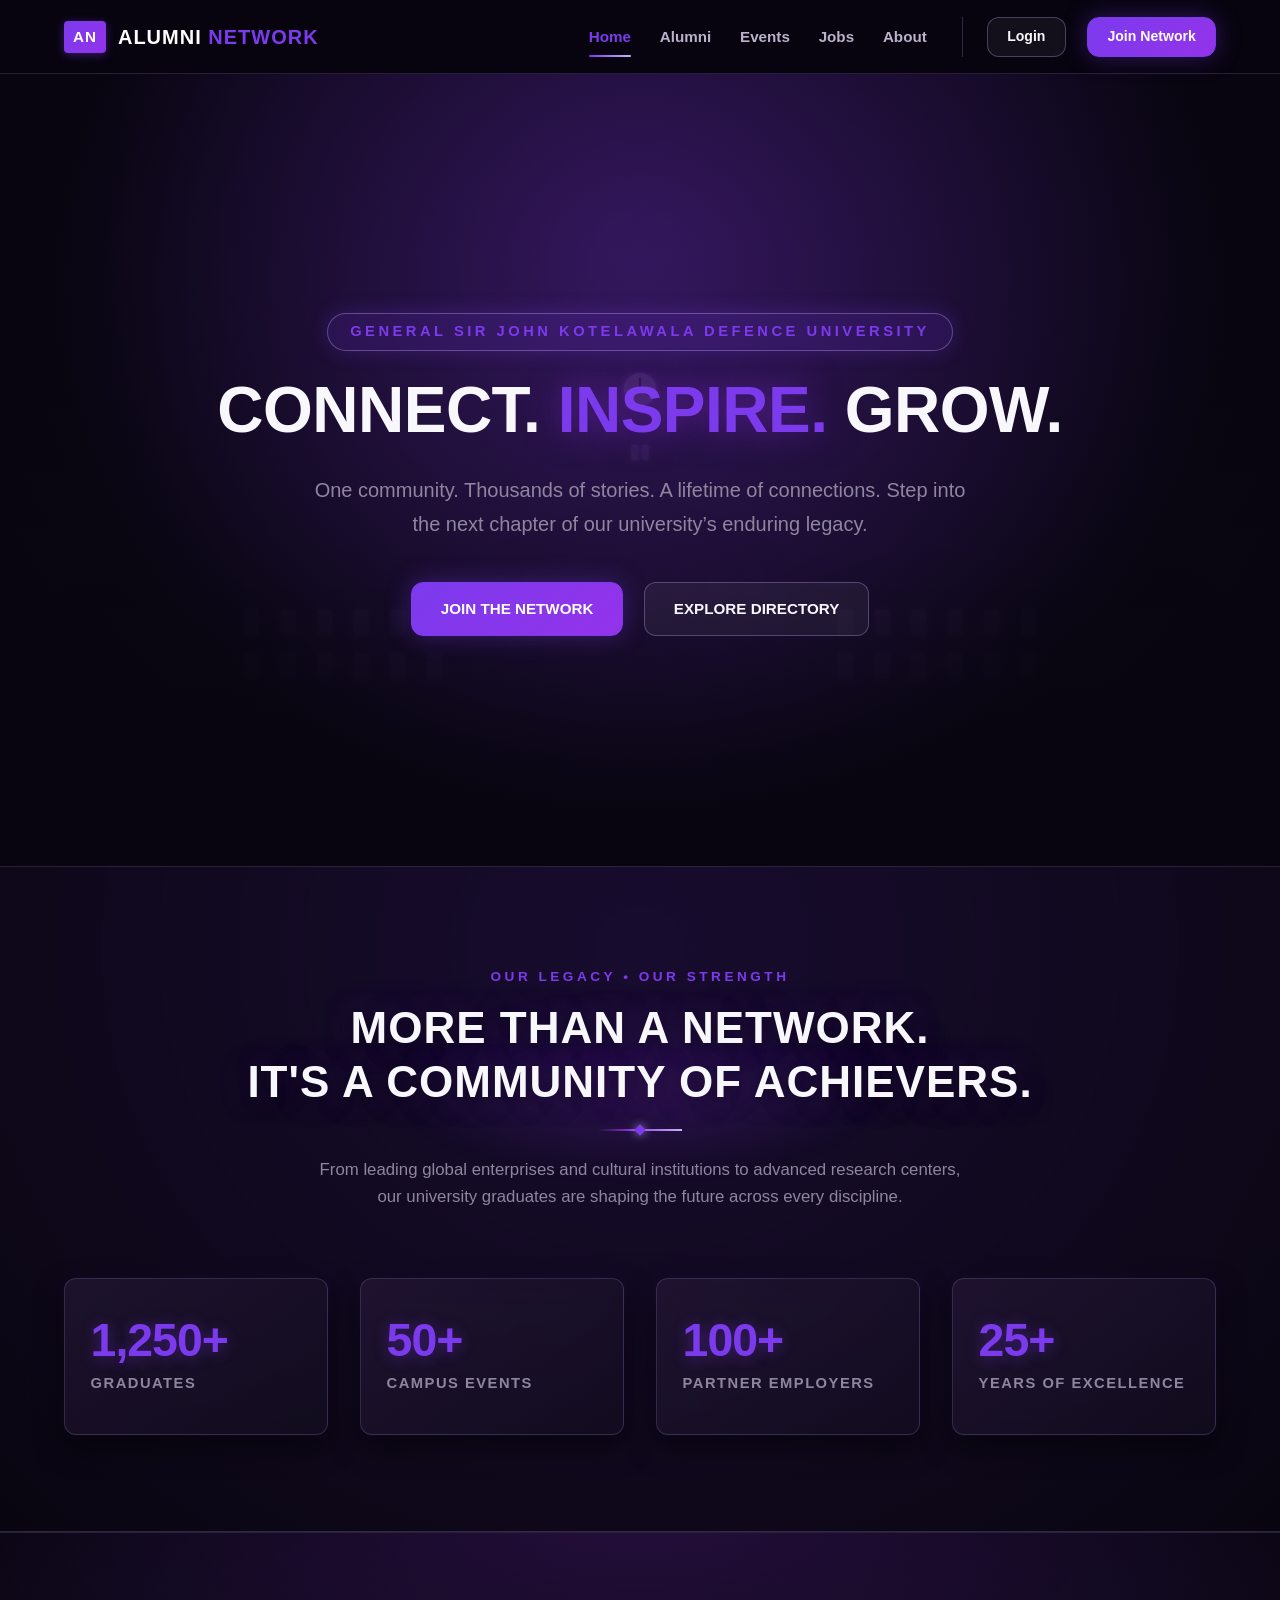
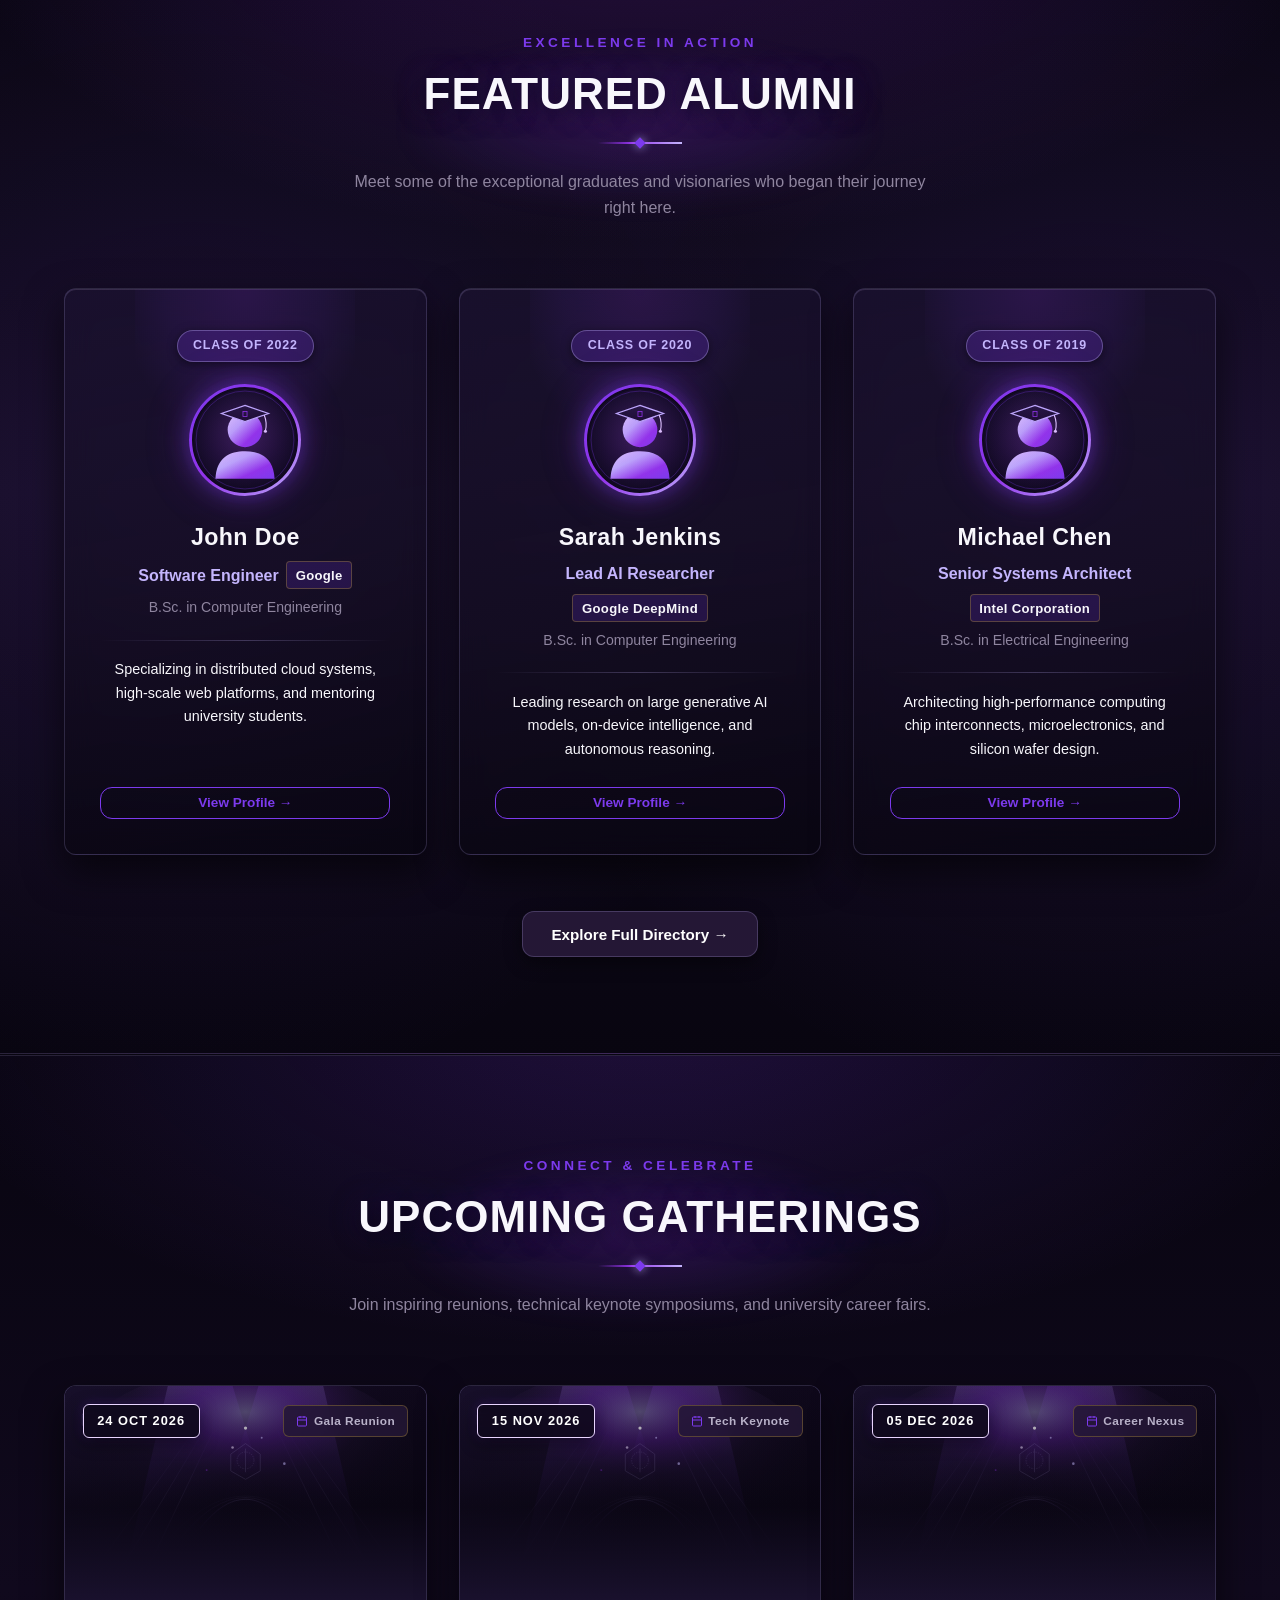
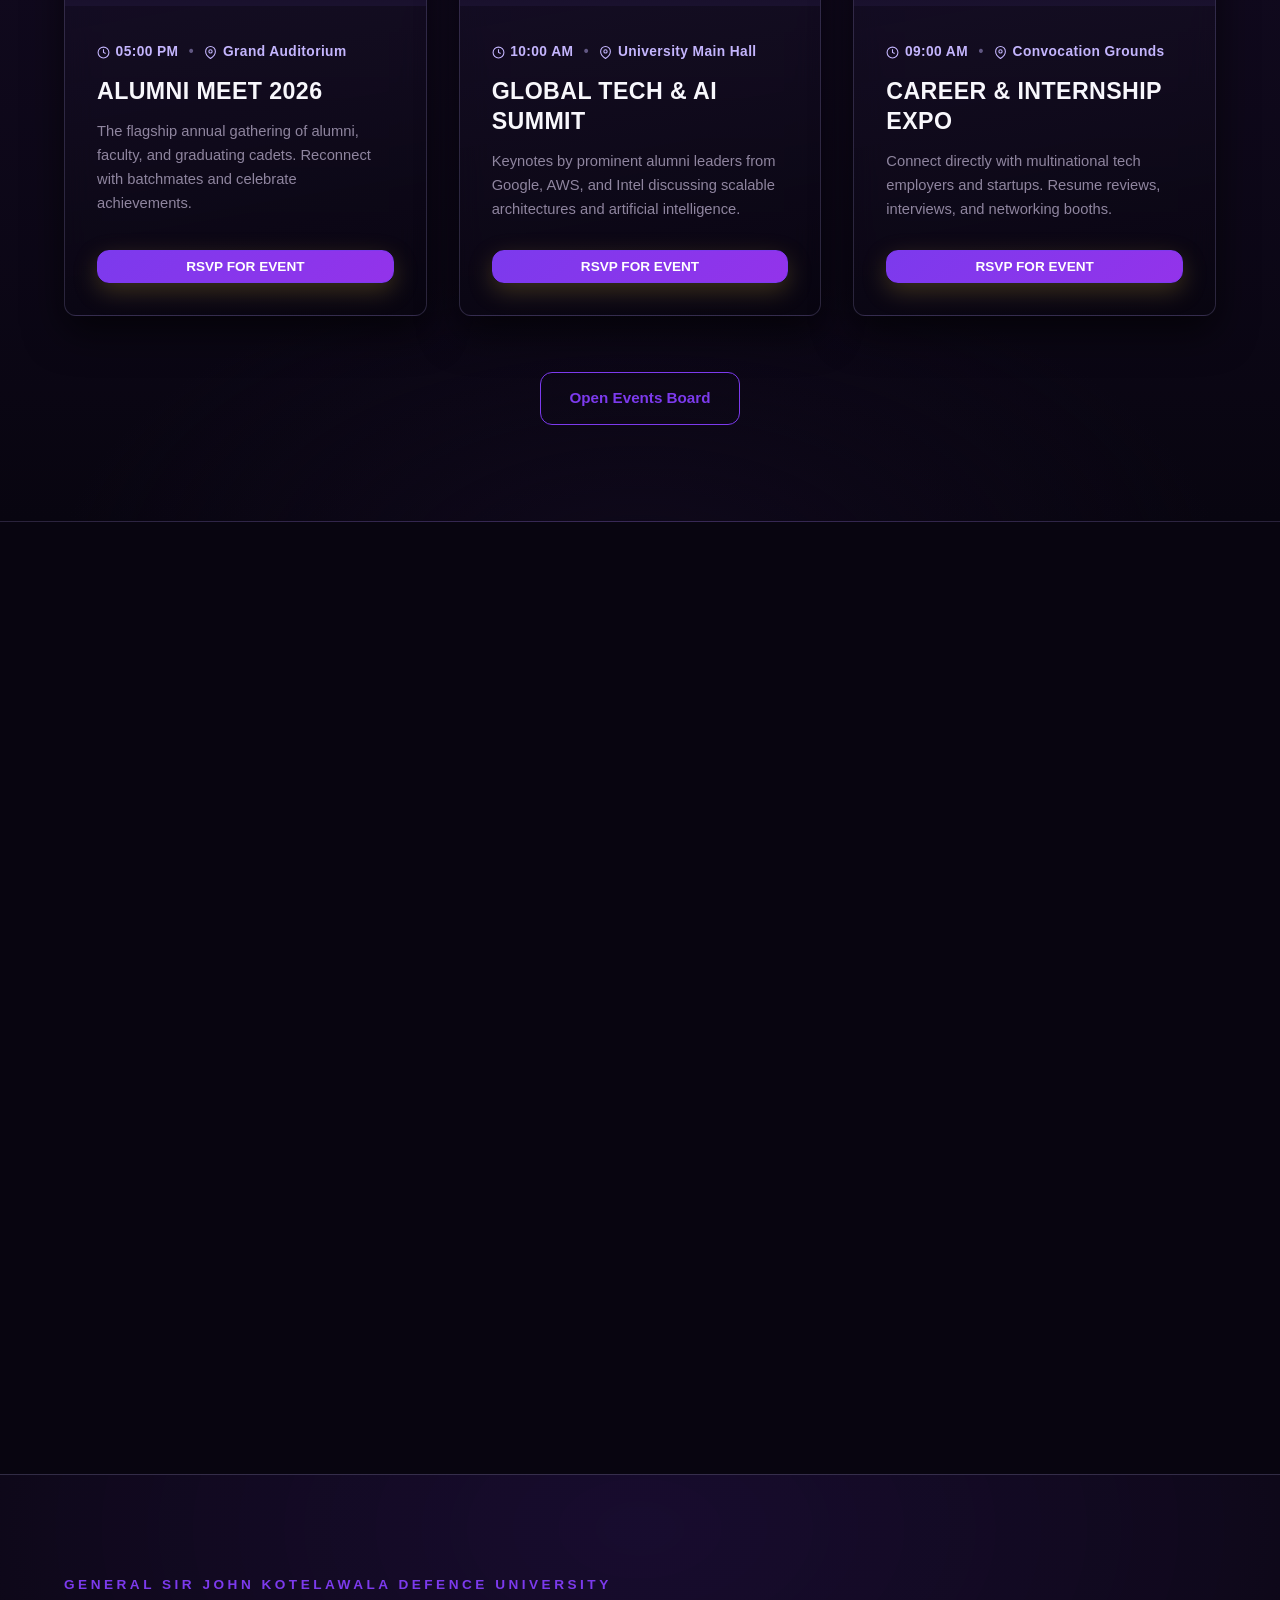
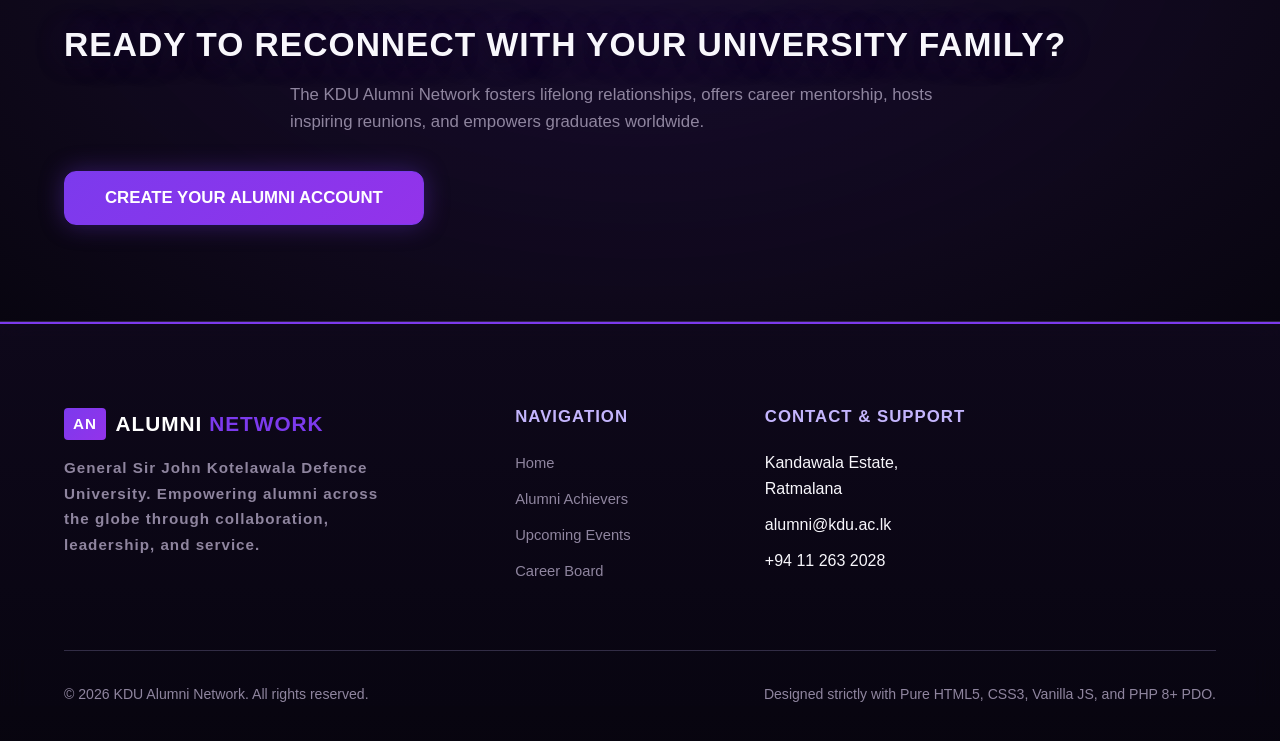
==== commit 12bcc09a: "feat(ui): implement pure CSS3 dark-purple glassmorphism across entire site with cache busters" ====
--- a/index.html
+++ b/index.html
@@ -10,30 +10,32 @@
     <link rel="shortcut icon" href="./favicon.ico">
     <link rel="apple-touch-icon" sizes="180x180" href="./assets/apple-touch-icon.png">
     <!-- Master Cinematic Midnight Purple Stylesheet -->
-    <link rel="stylesheet" href="./assets/css/style.css?v=4.2">
+    <link rel="stylesheet" href="./assets/css/style.css?v=5.0">
     <style>
         /* Standalone Showcase Modal Enhancements */
         .modal-overlay {
             display: none;
             position: fixed;
             inset: 0;
-            background: rgba(8, 5, 16, 0.88);
-            backdrop-filter: blur(8px);
-            -webkit-backdrop-filter: blur(8px);
+            background: rgba(8, 5, 16, 0.72);
+            backdrop-filter: blur(12px);
+            -webkit-backdrop-filter: blur(12px);
             z-index: 9999;
             align-items: center;
             justify-content: center;
         }
         .modal-card {
-            background: var(--surface-elevated);
+            background: var(--glass-bg-elevated);
             color: var(--text-color);
             width: 90%;
             max-width: 500px;
             border-radius: var(--border-radius);
             padding: 2.2rem;
-            border: 1px solid var(--border-gold);
+            border: 1px solid var(--glass-border);
             border-top: 4px solid var(--accent-color);
-            box-shadow: 0 25px 60px rgba(0, 0, 0, 0.8), 0 0 30px rgba(124, 58, 237, 0.2);
+            backdrop-filter: blur(20px);
+            -webkit-backdrop-filter: blur(20px);
+            box-shadow: 0 25px 60px rgba(0, 0, 0, 0.75), 0 0 40px rgba(124, 58, 237, 0.25), inset 0 1px 0 rgba(255, 255, 255, 0.12);
             animation: modalFadeIn 0.28s cubic-bezier(0.16, 1, 0.3, 1);
         }
         @keyframes modalFadeIn {
--- a/assets/css/style.css
+++ b/assets/css/style.css
@@ -75,6 +75,16 @@
     --card-hover-shadow: 0 24px 50px rgba(0, 0, 0, 0.8), 0 0 30px rgba(124, 58, 237, 0.25);
     --purple-glow: rgba(124, 58, 237, 0.24);
     --gold-glow: 0 0 24px rgba(124, 58, 237, 0.35);
+
+    /* Glassmorphism Tokens */
+    --glass-bg: rgba(27, 18, 48, 0.70);
+    --glass-bg-subtle: rgba(16, 9, 29, 0.65);
+    --glass-bg-elevated: rgba(36, 23, 53, 0.78);
+    --glass-border: rgba(196, 181, 253, 0.18);
+    --glass-border-light: rgba(196, 181, 253, 0.30);
+    --glass-blur: blur(14px);
+    --glass-shadow: 0 16px 38px rgba(0, 0, 0, 0.60), 0 0 18px rgba(124, 58, 237, 0.10);
+    --glass-hover-shadow: 0 24px 50px rgba(0, 0, 0, 0.78), 0 0 28px rgba(124, 58, 237, 0.24);
 }
 
 /* ------------------------------------------------------------
@@ -326,21 +336,23 @@
    5. NAVIGATION BAR & MICRO-INTERACTIONS
    ------------------------------------------------------------ */
 .navbar {
-    background: rgba(8, 5, 16, 0.95);
-    backdrop-filter: blur(12px);
-    -webkit-backdrop-filter: blur(12px);
+    background: rgba(8, 5, 16, 0.82);
+    backdrop-filter: blur(16px);
+    -webkit-backdrop-filter: blur(16px);
     color: var(--text-light);
     position: sticky;
     top: 0;
     z-index: 1000;
     transition: background-color 0.3s ease, box-shadow 0.3s ease, border-color 0.3s ease;
-    border-bottom: 1px solid var(--border-gold);
+    border-bottom: 1px solid rgba(196, 181, 253, 0.16);
 }
 
 .navbar.scrolled {
-    background: rgba(8, 5, 16, 0.98);
-    box-shadow: 0 6px 25px rgba(0, 0, 0, 0.6);
-    border-bottom-color: rgba(124, 58, 237, 0.35);
+    background: rgba(16, 9, 29, 0.88);
+    backdrop-filter: blur(20px);
+    -webkit-backdrop-filter: blur(20px);
+    box-shadow: 0 8px 30px rgba(0, 0, 0, 0.65), 0 0 16px rgba(124, 58, 237, 0.12);
+    border-bottom-color: rgba(196, 181, 253, 0.28);
 }
 
 .navbar-container {
@@ -765,11 +777,13 @@
    8. CARD SYSTEM (ELEVATED SURFACES)
    ------------------------------------------------------------ */
 .card {
-    background: linear-gradient(165deg, #1B1230 0%, #130D20 60%, #080510 100%);
+    background: linear-gradient(165deg, rgba(27, 18, 48, 0.72) 0%, rgba(19, 13, 32, 0.65) 60%, rgba(8, 5, 16, 0.75) 100%);
+    backdrop-filter: blur(14px);
+    -webkit-backdrop-filter: blur(14px);
     color: var(--text-color);
     border-radius: var(--border-radius);
-    border: 1px solid var(--border-gold);
-    box-shadow: var(--card-shadow);
+    border: 1px solid rgba(196, 181, 253, 0.18);
+    box-shadow: 0 16px 36px rgba(0, 0, 0, 0.60), 0 0 16px rgba(124, 58, 237, 0.08);
     transition: transform 0.35s cubic-bezier(0.16, 1, 0.3, 1), 
                 box-shadow 0.35s ease, 
                 border-color 0.3s ease;
@@ -779,15 +793,17 @@
 
 .card:hover {
     transform: translateY(-7px);
-    border-color: rgba(196, 181, 253, 0.45);
-    box-shadow: var(--card-hover-shadow);
+    border-color: rgba(196, 181, 253, 0.40);
+    box-shadow: 0 24px 50px rgba(0, 0, 0, 0.8), 0 0 30px rgba(124, 58, 237, 0.25);
 }
 
 /* Dark Card Accent */
 .card-dark {
-    background: linear-gradient(165deg, #1B1230 0%, #130D20 50%, #080510 100%);
+    background: linear-gradient(165deg, rgba(27, 18, 48, 0.70) 0%, rgba(19, 13, 32, 0.60) 50%, rgba(8, 5, 16, 0.80) 100%);
+    backdrop-filter: blur(14px);
+    -webkit-backdrop-filter: blur(14px);
     color: var(--text-light);
-    border: 1px solid var(--border-gold);
+    border: 1px solid rgba(196, 181, 253, 0.20);
 }
 
 .card-dark:hover {
@@ -820,11 +836,12 @@
 
 .stat-item {
     padding: 2.4rem 1.6rem;
-    background: linear-gradient(145deg, rgba(36, 23, 53, 0.75), rgba(19, 13, 32, 0.85));
+    background: linear-gradient(145deg, rgba(36, 23, 53, 0.70), rgba(19, 13, 32, 0.75));
     border-radius: var(--border-radius);
-    border: 1px solid var(--border-gold);
-    backdrop-filter: blur(8px);
-    box-shadow: 0 8px 24px rgba(0, 0, 0, 0.5);
+    border: 1px solid rgba(196, 181, 253, 0.18);
+    backdrop-filter: blur(14px);
+    -webkit-backdrop-filter: blur(14px);
+    box-shadow: 0 12px 28px rgba(0, 0, 0, 0.55), 0 0 14px rgba(124, 58, 237, 0.08);
     transition: transform 0.3s ease, border-color 0.3s ease, box-shadow 0.3s ease;
 }
 
@@ -860,10 +877,12 @@
     flex-direction: column;
     text-align: center;
     padding: 2.6rem 2.2rem 2.2rem;
-    background: linear-gradient(170deg, #1B1230 0%, #130D20 55%, #080510 100%);
-    border: 1px solid rgba(212, 175, 55, 0.22);
+    background: linear-gradient(170deg, rgba(27, 18, 48, 0.72) 0%, rgba(19, 13, 32, 0.65) 55%, rgba(8, 5, 16, 0.78) 100%);
+    backdrop-filter: blur(14px);
+    -webkit-backdrop-filter: blur(14px);
+    border: 1px solid rgba(196, 181, 253, 0.18);
     border-radius: var(--border-radius);
-    box-shadow: 0 16px 38px rgba(0, 0, 0, 0.75), inset 0 1px 0 rgba(233, 213, 255, 0.14);
+    box-shadow: 0 16px 38px rgba(0, 0, 0, 0.60), inset 0 1px 0 rgba(233, 213, 255, 0.14);
     transition: transform 0.4s cubic-bezier(0.16, 1, 0.3, 1),
                 box-shadow 0.4s ease,
                 border-color 0.35s ease;
@@ -1042,10 +1061,12 @@
    11. UPCOMING GATHERINGS (EDITORIAL EVENT FEATURE PANELS)
    ------------------------------------------------------------ */
 .event-card {
-    background: linear-gradient(170deg, #1B1230 0%, #130D20 55%, #080510 100%);
-    border: 1px solid rgba(212, 175, 55, 0.22);
+    background: linear-gradient(170deg, rgba(27, 18, 48, 0.72) 0%, rgba(19, 13, 32, 0.65) 55%, rgba(8, 5, 16, 0.78) 100%);
+    backdrop-filter: blur(14px);
+    -webkit-backdrop-filter: blur(14px);
+    border: 1px solid rgba(196, 181, 253, 0.18);
     border-radius: var(--border-radius);
-    box-shadow: 0 16px 38px rgba(0, 0, 0, 0.75), inset 0 1px 0 rgba(233, 213, 255, 0.14);
+    box-shadow: 0 16px 38px rgba(0, 0, 0, 0.60), inset 0 1px 0 rgba(233, 213, 255, 0.14);
     overflow: hidden;
     display: flex;
     flex-direction: column;
@@ -1208,11 +1229,13 @@
    ------------------------------------------------------------ */
 .job-card {
     padding: 2.4rem 2.2rem 2.2rem;
-    background: linear-gradient(170deg, #1B1230 0%, #130D20 55%, #080510 100%);
-    border: 1px solid rgba(212, 175, 55, 0.22);
+    background: linear-gradient(170deg, rgba(27, 18, 48, 0.72) 0%, rgba(19, 13, 32, 0.65) 55%, rgba(8, 5, 16, 0.78) 100%);
+    backdrop-filter: blur(14px);
+    -webkit-backdrop-filter: blur(14px);
+    border: 1px solid rgba(196, 181, 253, 0.18);
     border-left: 4px solid var(--accent-color);
     border-radius: var(--border-radius);
-    box-shadow: 0 16px 38px rgba(0, 0, 0, 0.75), inset 0 1px 0 rgba(233, 213, 255, 0.14);
+    box-shadow: 0 16px 38px rgba(0, 0, 0, 0.60), inset 0 1px 0 rgba(233, 213, 255, 0.14);
     display: flex;
     flex-direction: column;
     height: 100%;
@@ -1359,7 +1382,9 @@
     border: 1px solid var(--border-color);
     border-radius: 6px;
     color: var(--text-color);
-    background-color: #130D20;
+    background-color: rgba(19, 13, 32, 0.72);
+    backdrop-filter: blur(10px);
+    -webkit-backdrop-filter: blur(10px);
     transition: border-color 0.25s ease, box-shadow 0.25s ease, background-color 0.25s ease;
 }
 
@@ -1373,8 +1398,8 @@
 .form-control:focus {
     outline: none;
     border-color: var(--accent-color);
-    box-shadow: 0 0 0 3px rgba(124, 58, 237, 0.25);
-    background-color: #1B1230;
+    box-shadow: 0 0 0 3px rgba(124, 58, 237, 0.25), 0 0 16px rgba(124, 58, 237, 0.12);
+    background-color: rgba(27, 18, 48, 0.88);
 }
 
 /* Form validation states */
@@ -1409,10 +1434,12 @@
     width: 100%;
     max-width: 960px;
     min-height: 560px;
-    background: var(--surface-elevated);
+    background: rgba(36, 23, 53, 0.75);
+    backdrop-filter: blur(16px);
+    -webkit-backdrop-filter: blur(16px);
     border-radius: var(--border-radius);
-    border: 1px solid var(--border-gold);
-    box-shadow: 0 25px 60px rgba(0, 0, 0, 0.7);
+    border: 1px solid rgba(196, 181, 253, 0.20);
+    box-shadow: 0 25px 60px rgba(0, 0, 0, 0.75), 0 0 30px rgba(124, 58, 237, 0.15);
     overflow: hidden;
 }
 
@@ -1523,12 +1550,14 @@
 
 .admin-sidebar {
     width: 260px;
-    background: linear-gradient(180deg, #080510, #10091D);
+    background: linear-gradient(180deg, rgba(8, 5, 16, 0.88), rgba(16, 9, 29, 0.92));
+    backdrop-filter: blur(16px);
+    -webkit-backdrop-filter: blur(16px);
     color: #F8F7FC;
     display: flex;
     flex-direction: column;
     flex-shrink: 0;
-    border-right: 1px solid var(--border-gold);
+    border-right: 1px solid rgba(196, 181, 253, 0.16);
 }
 
 .admin-sidebar-header {
@@ -1628,12 +1657,14 @@
 }
 
 .admin-stat-card {
-    background-color: var(--surface-elevated);
+    background: rgba(36, 23, 53, 0.72);
+    backdrop-filter: blur(14px);
+    -webkit-backdrop-filter: blur(14px);
     padding: 1.8rem;
     border-radius: var(--border-radius);
-    border: 1px solid var(--border-gold);
+    border: 1px solid rgba(196, 181, 253, 0.18);
     border-left: 4px solid var(--accent-color);
-    box-shadow: var(--card-shadow);
+    box-shadow: 0 12px 30px rgba(0, 0, 0, 0.55), 0 0 14px rgba(124, 58, 237, 0.08);
     display: flex;
     justify-content: space-between;
     align-items: flex-start;
@@ -1642,8 +1673,8 @@
 
 .admin-stat-card:hover {
     transform: translateY(-4px);
-    border-color: var(--accent-color);
-    box-shadow: var(--card-hover-shadow);
+    border-color: rgba(196, 181, 253, 0.4);
+    box-shadow: 0 18px 40px rgba(0, 0, 0, 0.75), 0 0 24px rgba(124, 58, 237, 0.22);
 }
 
 .admin-stat-number {
@@ -1679,10 +1710,12 @@
    ------------------------------------------------------------ */
 .table-responsive {
     overflow-x: auto;
-    background-color: var(--surface-elevated);
+    background-color: rgba(36, 23, 53, 0.65);
+    backdrop-filter: blur(14px);
+    -webkit-backdrop-filter: blur(14px);
     border-radius: var(--border-radius);
-    border: 1px solid var(--border-gold);
-    box-shadow: var(--card-shadow);
+    border: 1px solid rgba(196, 181, 253, 0.18);
+    box-shadow: 0 16px 36px rgba(0, 0, 0, 0.60);
 }
 
 .admin-table {
@@ -1840,8 +1873,8 @@
     position: fixed;
     inset: 0;
     background: rgba(8, 5, 16, 0.88);
-    backdrop-filter: blur(8px);
-    -webkit-backdrop-filter: blur(8px);
+    backdrop-filter: blur(12px);
+    -webkit-backdrop-filter: blur(12px);
     z-index: 9999;
     align-items: center;
     justify-content: center;
@@ -1849,13 +1882,15 @@
 
 .modal-card,
 .modal-box {
-    background: var(--surface-elevated);
+    background: rgba(36, 23, 53, 0.82);
+    backdrop-filter: blur(20px);
+    -webkit-backdrop-filter: blur(20px);
     color: var(--text-color);
     width: 90%;
     max-width: 520px;
     border-radius: var(--border-radius);
     padding: 2.2rem;
-    border: 1px solid var(--border-gold);
+    border: 1px solid rgba(196, 181, 253, 0.22);
     border-top: 4px solid var(--accent-color);
     box-shadow: 0 25px 60px rgba(0, 0, 0, 0.8), 0 0 30px rgba(124, 58, 237, 0.2);
     animation: modalScaleIn 0.28s cubic-bezier(0.16, 1, 0.3, 1);
@@ -1876,7 +1911,9 @@
    20. CINEMATIC FOOTER (GRID ALIGNMENT & RESPONSIVENESS)
    ------------------------------------------------------------ */
 .footer {
-    background: linear-gradient(180deg, #10091D 0%, #080510 100%);
+    background: linear-gradient(180deg, rgba(16, 9, 29, 0.88) 0%, rgba(8, 5, 16, 0.95) 100%);
+    backdrop-filter: blur(14px);
+    -webkit-backdrop-filter: blur(14px);
     color: var(--text-color);
     padding: 5rem 0 2.2rem;
     border-top: 2px solid var(--accent-color);
@@ -2168,3 +2205,59 @@
         transform: none !important;
     }
 }
+
+/* ------------------------------------------------------------
+   23. REUSABLE GLASSMORPHISM UTILITY & FALLBACKS
+   ------------------------------------------------------------ */
+.glass-surface {
+    background: var(--glass-bg);
+    backdrop-filter: var(--glass-blur);
+    -webkit-backdrop-filter: var(--glass-blur);
+    border: 1px solid var(--glass-border);
+    box-shadow: var(--glass-shadow);
+}
+
+.glass-surface-subtle {
+    background: var(--glass-bg-subtle);
+    backdrop-filter: blur(10px);
+    -webkit-backdrop-filter: blur(10px);
+    border: 1px solid var(--border-color);
+}
+
+.glass-surface-elevated {
+    background: var(--glass-bg-elevated);
+    backdrop-filter: blur(18px);
+    -webkit-backdrop-filter: blur(18px);
+    border: 1px solid var(--glass-border-light);
+    box-shadow: var(--glass-shadow);
+}
+
+/* Graceful Fallback for browsers without backdrop-filter support */
+@supports not ((-webkit-backdrop-filter: blur(1px)) or (backdrop-filter: blur(1px))) {
+    .navbar,
+    .navbar.scrolled {
+        background: #080510 !important;
+    }
+    .card,
+    .card-dark,
+    .alumni-card,
+    .event-card,
+    .job-card,
+    .form-card,
+    .table-responsive,
+    .admin-stat-card,
+    .admin-sidebar,
+    .modal-card,
+    .modal-box,
+    .auth-split-card,
+    .glass-surface,
+    .glass-surface-elevated {
+        background: #1B1230 !important;
+    }
+    .stat-item,
+    .form-control,
+    .glass-surface-subtle {
+        background: #130D20 !important;
+    }
+}
+
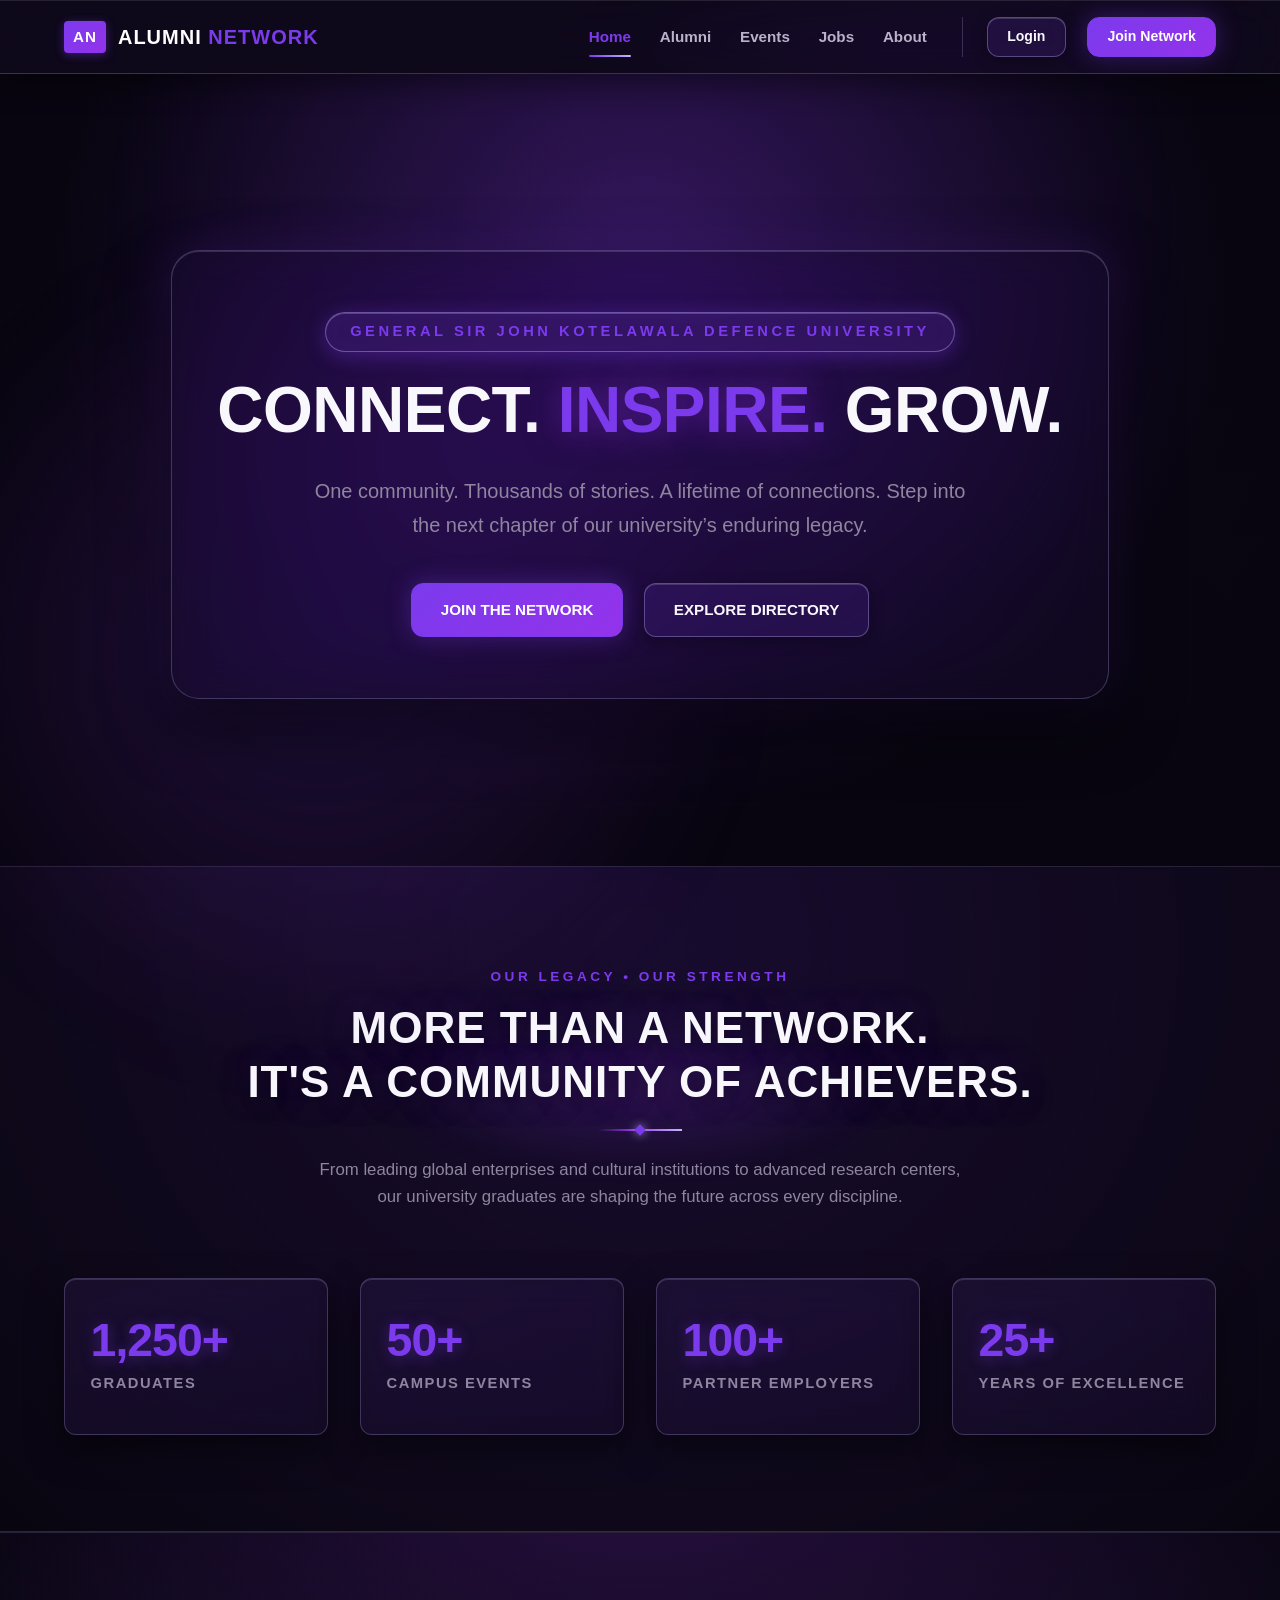
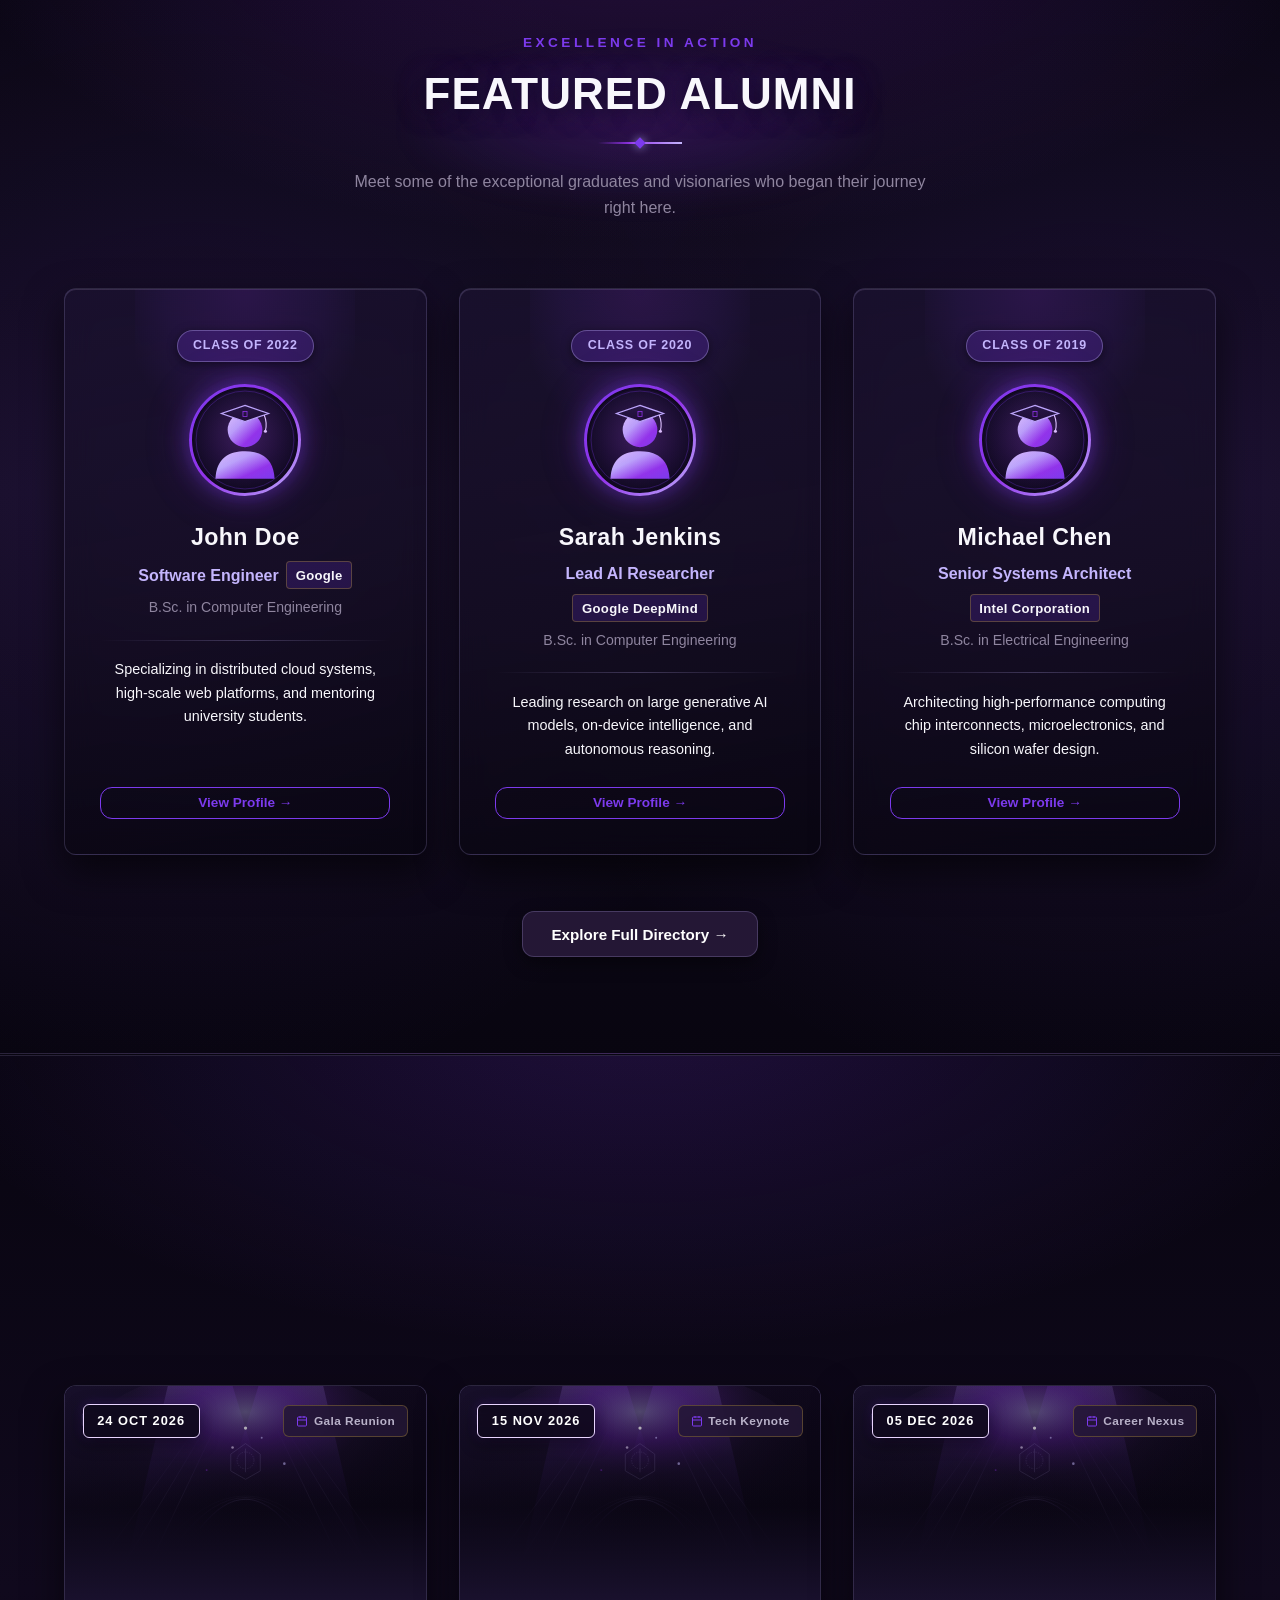
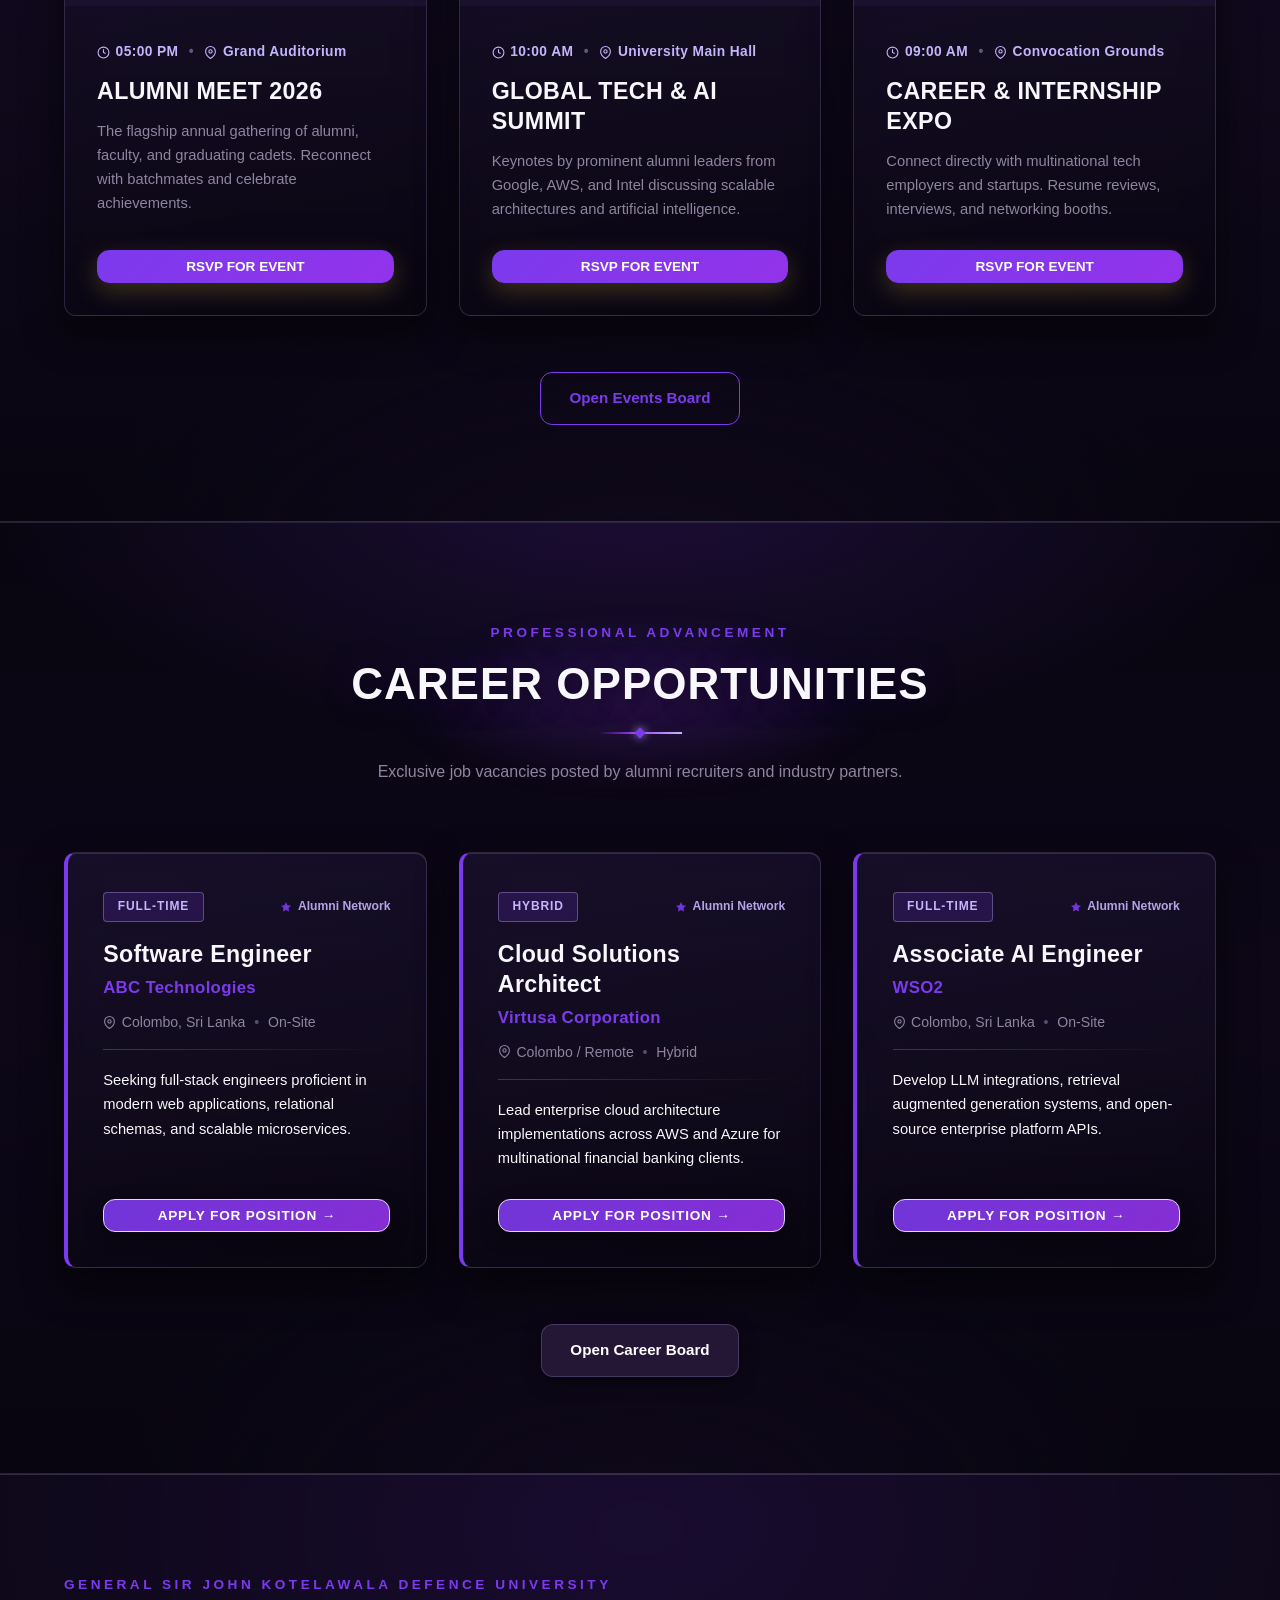
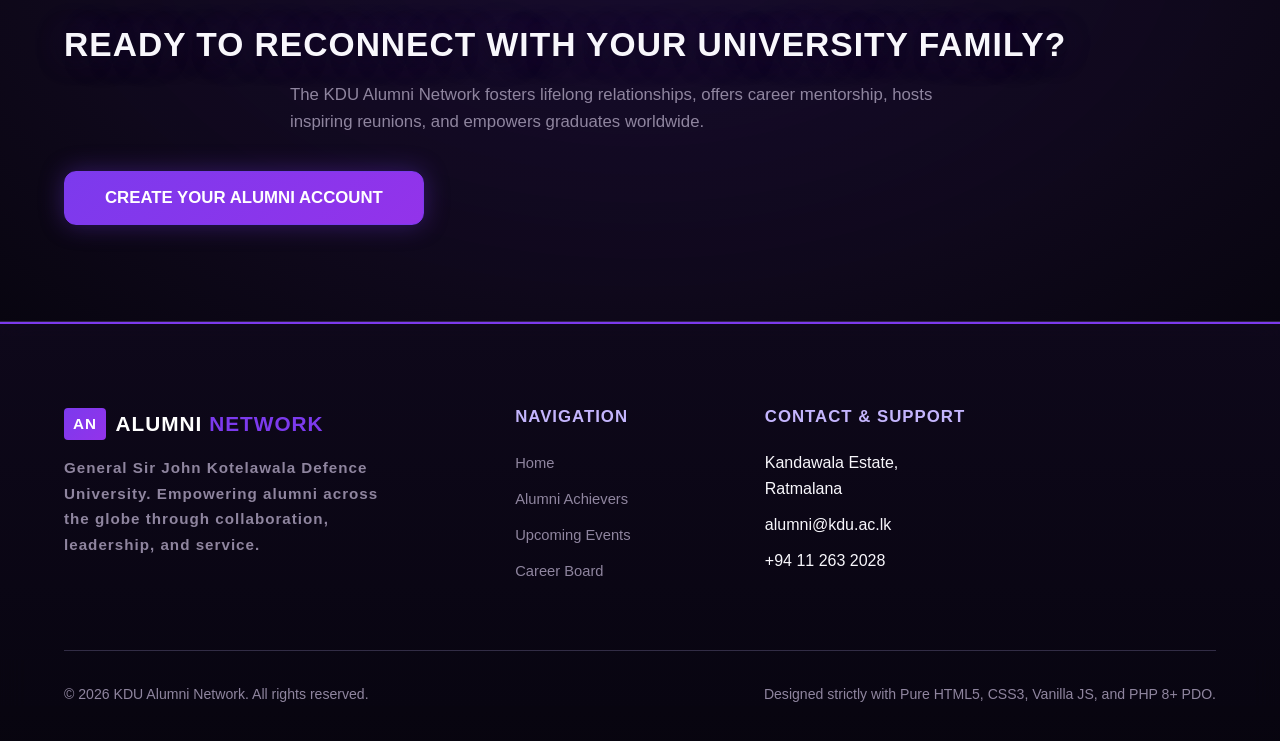
==== commit 568bd45b: "feat(ui): enhance hero with prominent frosted glass container, luminous body orbs, and specular refl" ====
--- a/index.html
+++ b/index.html
@@ -10,7 +10,7 @@
     <link rel="shortcut icon" href="./favicon.ico">
     <link rel="apple-touch-icon" sizes="180x180" href="./assets/apple-touch-icon.png">
     <!-- Master Cinematic Midnight Purple Stylesheet -->
-    <link rel="stylesheet" href="./assets/css/style.css?v=5.0">
+    <link rel="stylesheet" href="./assets/css/style.css?v=6.0">
     <style>
         /* Standalone Showcase Modal Enhancements */
         .modal-overlay {
--- a/assets/css/style.css
+++ b/assets/css/style.css
@@ -77,14 +77,14 @@
     --gold-glow: 0 0 24px rgba(124, 58, 237, 0.35);
 
     /* Glassmorphism Tokens */
-    --glass-bg: rgba(27, 18, 48, 0.70);
-    --glass-bg-subtle: rgba(16, 9, 29, 0.65);
-    --glass-bg-elevated: rgba(36, 23, 53, 0.78);
-    --glass-border: rgba(196, 181, 253, 0.18);
-    --glass-border-light: rgba(196, 181, 253, 0.30);
-    --glass-blur: blur(14px);
-    --glass-shadow: 0 16px 38px rgba(0, 0, 0, 0.60), 0 0 18px rgba(124, 58, 237, 0.10);
-    --glass-hover-shadow: 0 24px 50px rgba(0, 0, 0, 0.78), 0 0 28px rgba(124, 58, 237, 0.24);
+    --glass-bg: rgba(36, 23, 61, 0.52);
+    --glass-bg-subtle: rgba(23, 14, 42, 0.50);
+    --glass-bg-elevated: rgba(36, 23, 61, 0.65);
+    --glass-border: rgba(196, 181, 253, 0.24);
+    --glass-border-light: rgba(196, 181, 253, 0.38);
+    --glass-blur: blur(18px);
+    --glass-shadow: 0 18px 40px rgba(0, 0, 0, 0.55), 0 0 24px rgba(124, 58, 237, 0.12), inset 0 1px 0 rgba(255, 255, 255, 0.15);
+    --glass-hover-shadow: 0 24px 50px rgba(0, 0, 0, 0.75), 0 0 35px rgba(124, 58, 237, 0.30), inset 0 1px 0 rgba(255, 255, 255, 0.25);
 }
 
 /* ------------------------------------------------------------
@@ -107,6 +107,38 @@
     line-height: 1.6;
     overflow-x: hidden;
     min-height: 100vh;
+    position: relative;
+}
+
+/* Atmospheric Layered Radial Glows for Full-Site Glass Refraction */
+body::before {
+    content: '';
+    position: fixed;
+    top: -10%;
+    right: -5%;
+    width: 65vw;
+    height: 65vw;
+    max-width: 900px;
+    max-height: 900px;
+    background: radial-gradient(circle, rgba(147, 51, 234, 0.22) 0%, rgba(124, 58, 237, 0.10) 45%, transparent 70%);
+    pointer-events: none;
+    z-index: 0;
+    filter: blur(50px);
+}
+
+body::after {
+    content: '';
+    position: fixed;
+    bottom: -15%;
+    left: -5%;
+    width: 60vw;
+    height: 60vw;
+    max-width: 850px;
+    max-height: 850px;
+    background: radial-gradient(circle, rgba(124, 58, 237, 0.18) 0%, rgba(147, 51, 234, 0.08) 50%, transparent 75%);
+    pointer-events: none;
+    z-index: 0;
+    filter: blur(50px);
 }
 
 a {
@@ -336,23 +368,24 @@
    5. NAVIGATION BAR & MICRO-INTERACTIONS
    ------------------------------------------------------------ */
 .navbar {
-    background: rgba(8, 5, 16, 0.82);
-    backdrop-filter: blur(16px);
-    -webkit-backdrop-filter: blur(16px);
+    background: rgba(19, 13, 32, 0.58);
+    backdrop-filter: blur(20px) saturate(180%);
+    -webkit-backdrop-filter: blur(20px) saturate(180%);
     color: var(--text-light);
     position: sticky;
     top: 0;
     z-index: 1000;
     transition: background-color 0.3s ease, box-shadow 0.3s ease, border-color 0.3s ease;
-    border-bottom: 1px solid rgba(196, 181, 253, 0.16);
+    border-bottom: 1px solid rgba(196, 181, 253, 0.24);
+    box-shadow: 0 10px 30px rgba(0, 0, 0, 0.45), inset 0 1px 0 rgba(255, 255, 255, 0.10);
 }
 
 .navbar.scrolled {
-    background: rgba(16, 9, 29, 0.88);
-    backdrop-filter: blur(20px);
-    -webkit-backdrop-filter: blur(20px);
-    box-shadow: 0 8px 30px rgba(0, 0, 0, 0.65), 0 0 16px rgba(124, 58, 237, 0.12);
-    border-bottom-color: rgba(196, 181, 253, 0.28);
+    background: rgba(16, 9, 29, 0.78);
+    backdrop-filter: blur(24px) saturate(190%);
+    -webkit-backdrop-filter: blur(24px) saturate(190%);
+    box-shadow: 0 12px 35px rgba(0, 0, 0, 0.70), 0 0 24px rgba(124, 58, 237, 0.20), inset 0 1px 0 rgba(255, 255, 255, 0.14);
+    border-bottom-color: rgba(196, 181, 253, 0.38);
 }
 
 .navbar-container {
@@ -566,9 +599,16 @@
 }
 
 .hero-content {
-    max-width: 920px;
+    max-width: 960px;
     position: relative;
     z-index: 2;
+    background: rgba(23, 14, 42, 0.48);
+    backdrop-filter: blur(20px) saturate(160%);
+    -webkit-backdrop-filter: blur(20px) saturate(160%);
+    border: 1px solid rgba(196, 181, 253, 0.25);
+    border-radius: 28px;
+    padding: 3.8rem 2.8rem;
+    box-shadow: 0 25px 65px rgba(0, 0, 0, 0.65), 0 0 50px rgba(124, 58, 237, 0.20), inset 0 1px 0 rgba(255, 255, 255, 0.15);
 }
 
 .hero-subtitle-tag {
@@ -579,11 +619,13 @@
     letter-spacing: 3.5px;
     text-transform: uppercase;
     margin-bottom: 1.4rem;
-    padding: 0.4rem 1.4rem;
-    background: rgba(124, 58, 237, 0.15);
-    border: 1px solid rgba(196, 181, 253, 0.35);
+    padding: 0.45rem 1.5rem;
+    background: rgba(124, 58, 237, 0.20);
+    backdrop-filter: blur(14px);
+    -webkit-backdrop-filter: blur(14px);
+    border: 1px solid rgba(196, 181, 253, 0.40);
     border-radius: 50px;
-    box-shadow: 0 0 20px rgba(124, 58, 237, 0.25);
+    box-shadow: 0 4px 20px rgba(124, 58, 237, 0.35), inset 0 1px 0 rgba(255, 255, 255, 0.20);
     animation: heroRevealTag 0.8s cubic-bezier(0.16, 1, 0.3, 1) forwards;
 }
 
@@ -626,6 +668,10 @@
     .hero {
         padding: 5rem 1.2rem 4.5rem;
         min-height: 75vh;
+    }
+    .hero-content {
+        padding: 2.5rem 1.4rem;
+        border-radius: 20px;
     }
     .hero-title {
         font-size: 2.6rem;
@@ -734,16 +780,19 @@
 
 /* Outline Light Button */
 .btn-outline-light {
-    background: rgba(248, 247, 252, 0.05);
+    background: rgba(124, 58, 237, 0.14);
+    backdrop-filter: blur(12px);
+    -webkit-backdrop-filter: blur(12px);
     color: #F8F7FC;
-    border: 1px solid rgba(196, 181, 253, 0.3);
+    border: 1px solid rgba(196, 181, 253, 0.35);
+    box-shadow: inset 0 1px 0 rgba(255, 255, 255, 0.15), 0 4px 15px rgba(0, 0, 0, 0.3);
 }
 
 .btn-outline-light:hover {
-    border-color: var(--accent-color);
-    background: rgba(124, 58, 237, 0.18);
-    color: var(--accent-light);
-    box-shadow: 0 8px 20px rgba(0, 0, 0, 0.4);
+    border-color: rgba(196, 181, 253, 0.65);
+    background: rgba(124, 58, 237, 0.28);
+    color: #FFFFFF;
+    box-shadow: 0 8px 25px rgba(124, 58, 237, 0.35), inset 0 1px 0 rgba(255, 255, 255, 0.25);
 }
 
 /* Disabled Button State */
@@ -777,13 +826,13 @@
    8. CARD SYSTEM (ELEVATED SURFACES)
    ------------------------------------------------------------ */
 .card {
-    background: linear-gradient(165deg, rgba(27, 18, 48, 0.72) 0%, rgba(19, 13, 32, 0.65) 60%, rgba(8, 5, 16, 0.75) 100%);
-    backdrop-filter: blur(14px);
-    -webkit-backdrop-filter: blur(14px);
+    background: linear-gradient(155deg, rgba(36, 23, 61, 0.52) 0%, rgba(23, 14, 42, 0.58) 100%);
+    backdrop-filter: blur(18px) saturate(160%);
+    -webkit-backdrop-filter: blur(18px) saturate(160%);
     color: var(--text-color);
     border-radius: var(--border-radius);
-    border: 1px solid rgba(196, 181, 253, 0.18);
-    box-shadow: 0 16px 36px rgba(0, 0, 0, 0.60), 0 0 16px rgba(124, 58, 237, 0.08);
+    border: 1px solid rgba(196, 181, 253, 0.24);
+    box-shadow: 0 18px 40px rgba(0, 0, 0, 0.55), 0 0 24px rgba(124, 58, 237, 0.12), inset 0 1px 0 rgba(255, 255, 255, 0.15);
     transition: transform 0.35s cubic-bezier(0.16, 1, 0.3, 1), 
                 box-shadow 0.35s ease, 
                 border-color 0.3s ease;
@@ -793,17 +842,18 @@
 
 .card:hover {
     transform: translateY(-7px);
-    border-color: rgba(196, 181, 253, 0.40);
-    box-shadow: 0 24px 50px rgba(0, 0, 0, 0.8), 0 0 30px rgba(124, 58, 237, 0.25);
+    border-color: rgba(196, 181, 253, 0.48);
+    box-shadow: 0 24px 50px rgba(0, 0, 0, 0.75), 0 0 35px rgba(124, 58, 237, 0.30), inset 0 1px 0 rgba(255, 255, 255, 0.25);
 }
 
 /* Dark Card Accent */
 .card-dark {
-    background: linear-gradient(165deg, rgba(27, 18, 48, 0.70) 0%, rgba(19, 13, 32, 0.60) 50%, rgba(8, 5, 16, 0.80) 100%);
-    backdrop-filter: blur(14px);
-    -webkit-backdrop-filter: blur(14px);
+    background: linear-gradient(155deg, rgba(31, 19, 53, 0.55) 0%, rgba(16, 9, 29, 0.62) 100%);
+    backdrop-filter: blur(18px) saturate(160%);
+    -webkit-backdrop-filter: blur(18px) saturate(160%);
     color: var(--text-light);
-    border: 1px solid rgba(196, 181, 253, 0.20);
+    border: 1px solid rgba(196, 181, 253, 0.24);
+    box-shadow: 0 18px 40px rgba(0, 0, 0, 0.55), 0 0 24px rgba(124, 58, 237, 0.12), inset 0 1px 0 rgba(255, 255, 255, 0.15);
 }
 
 .card-dark:hover {
@@ -836,19 +886,19 @@
 
 .stat-item {
     padding: 2.4rem 1.6rem;
-    background: linear-gradient(145deg, rgba(36, 23, 53, 0.70), rgba(19, 13, 32, 0.75));
+    background: linear-gradient(155deg, rgba(36, 23, 61, 0.48) 0%, rgba(23, 14, 42, 0.55) 100%);
     border-radius: var(--border-radius);
-    border: 1px solid rgba(196, 181, 253, 0.18);
-    backdrop-filter: blur(14px);
-    -webkit-backdrop-filter: blur(14px);
-    box-shadow: 0 12px 28px rgba(0, 0, 0, 0.55), 0 0 14px rgba(124, 58, 237, 0.08);
+    border: 1px solid rgba(196, 181, 253, 0.24);
+    backdrop-filter: blur(16px) saturate(150%);
+    -webkit-backdrop-filter: blur(16px) saturate(150%);
+    box-shadow: 0 14px 35px rgba(0, 0, 0, 0.50), inset 0 1px 0 rgba(255, 255, 255, 0.14);
     transition: transform 0.3s ease, border-color 0.3s ease, box-shadow 0.3s ease;
 }
 
 .stat-item:hover {
     transform: translateY(-5px);
-    border-color: var(--accent-color);
-    box-shadow: 0 14px 30px rgba(0, 0, 0, 0.65), 0 0 18px rgba(124, 58, 237, 0.25);
+    border-color: rgba(196, 181, 253, 0.50);
+    box-shadow: 0 18px 40px rgba(0, 0, 0, 0.65), 0 0 25px rgba(124, 58, 237, 0.30), inset 0 1px 0 rgba(255, 255, 255, 0.24);
 }
 
 .stat-number {
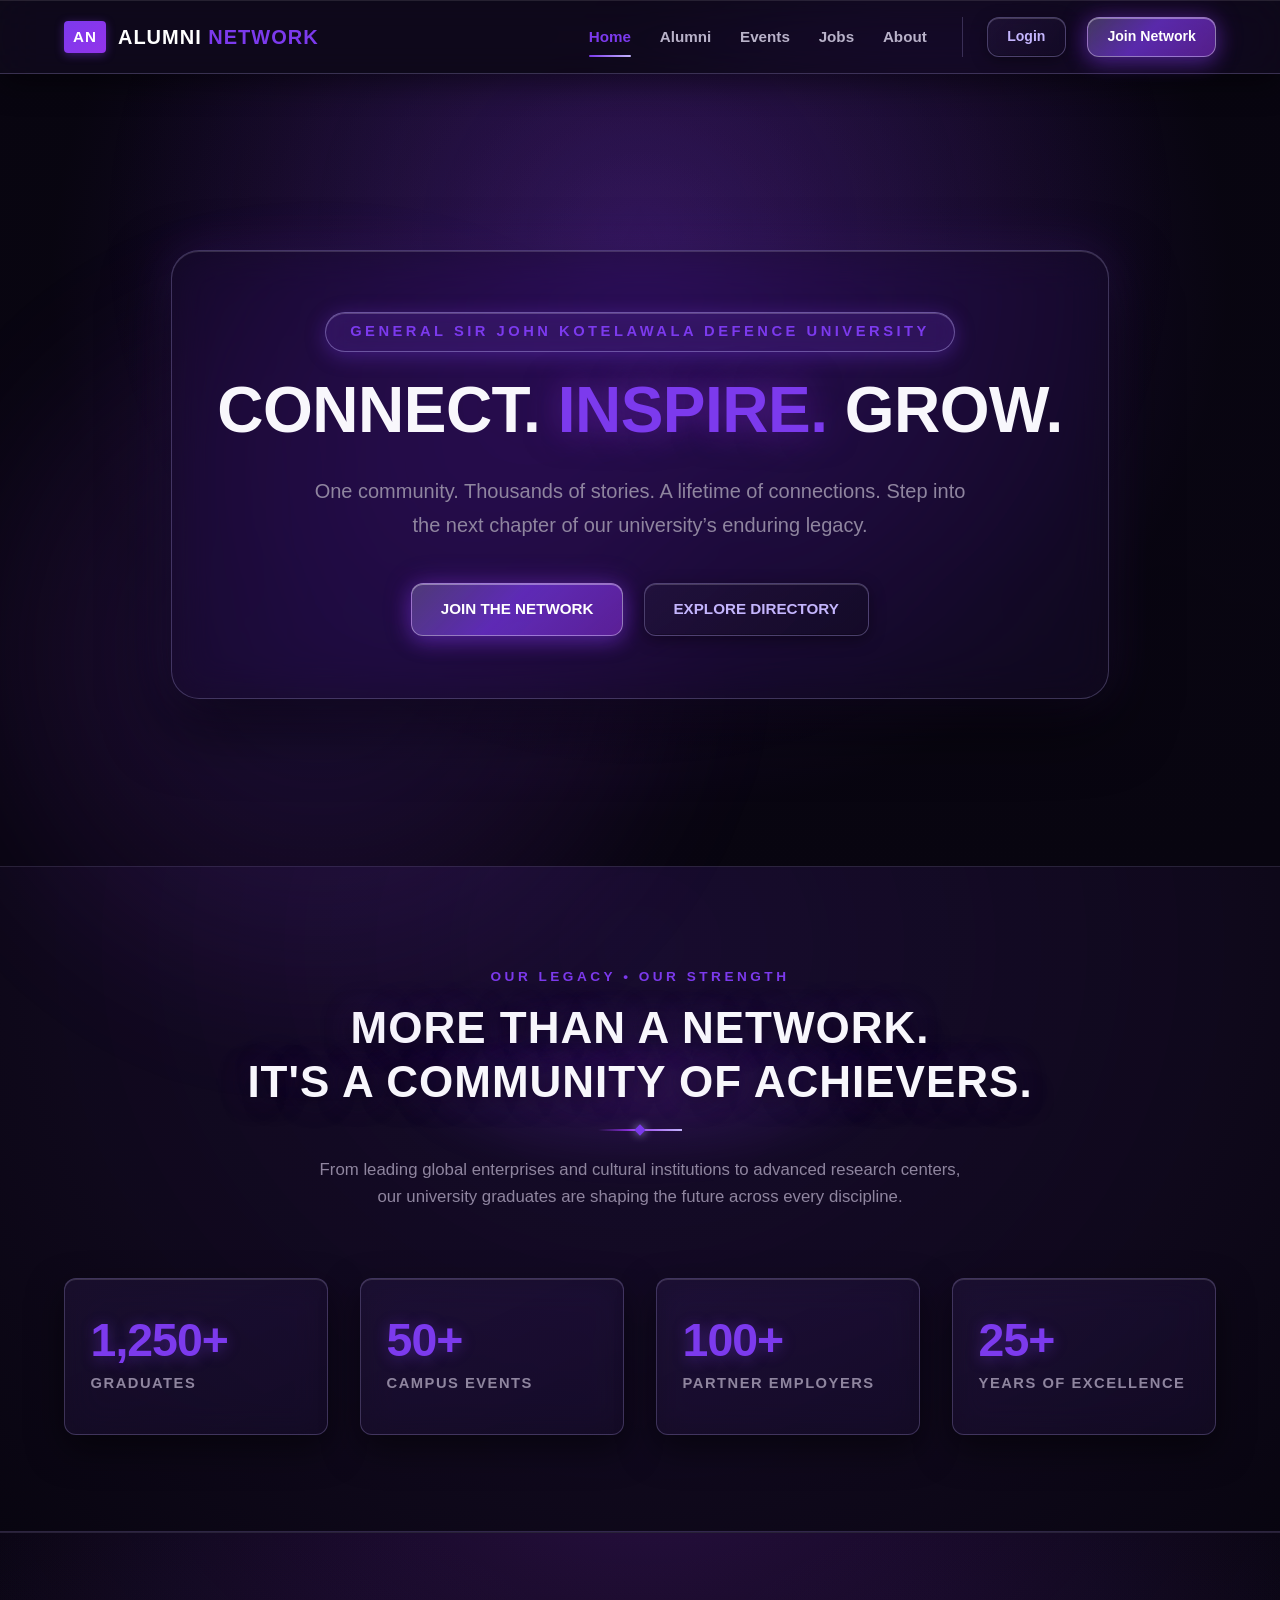
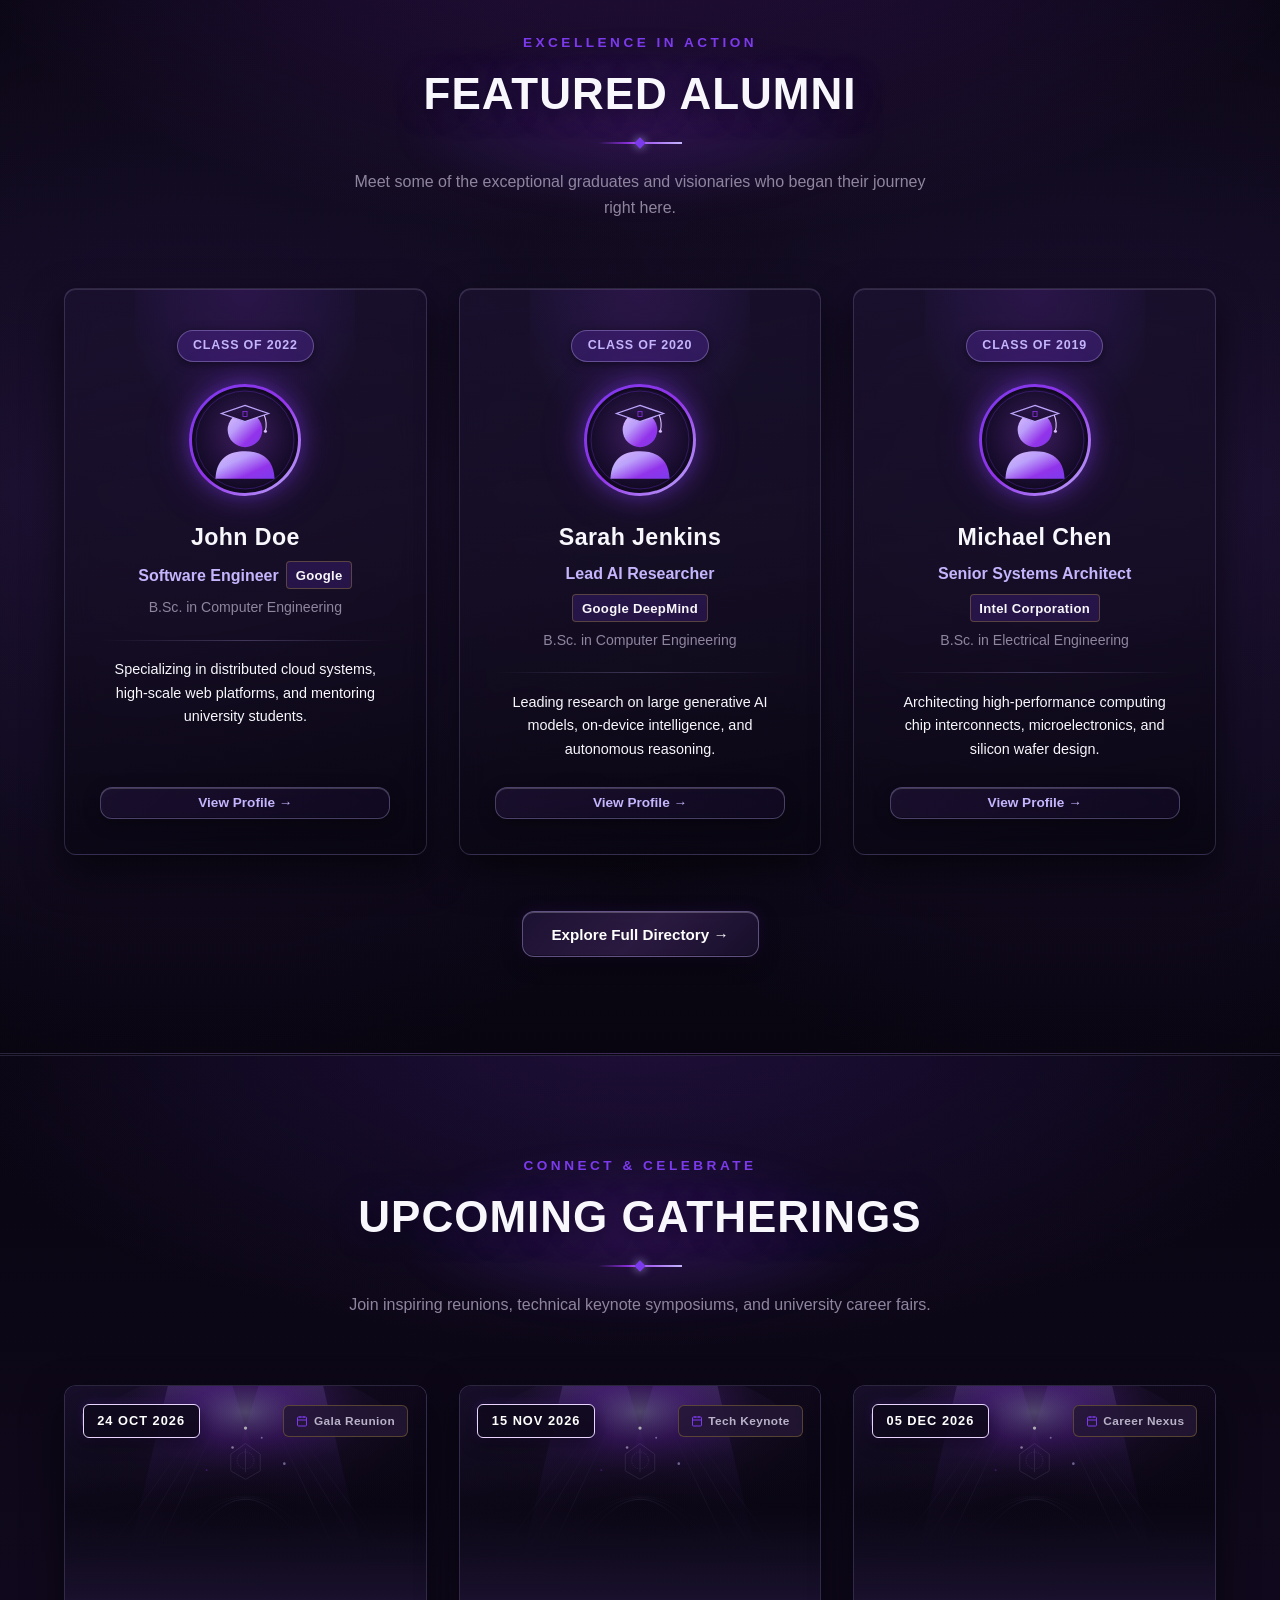
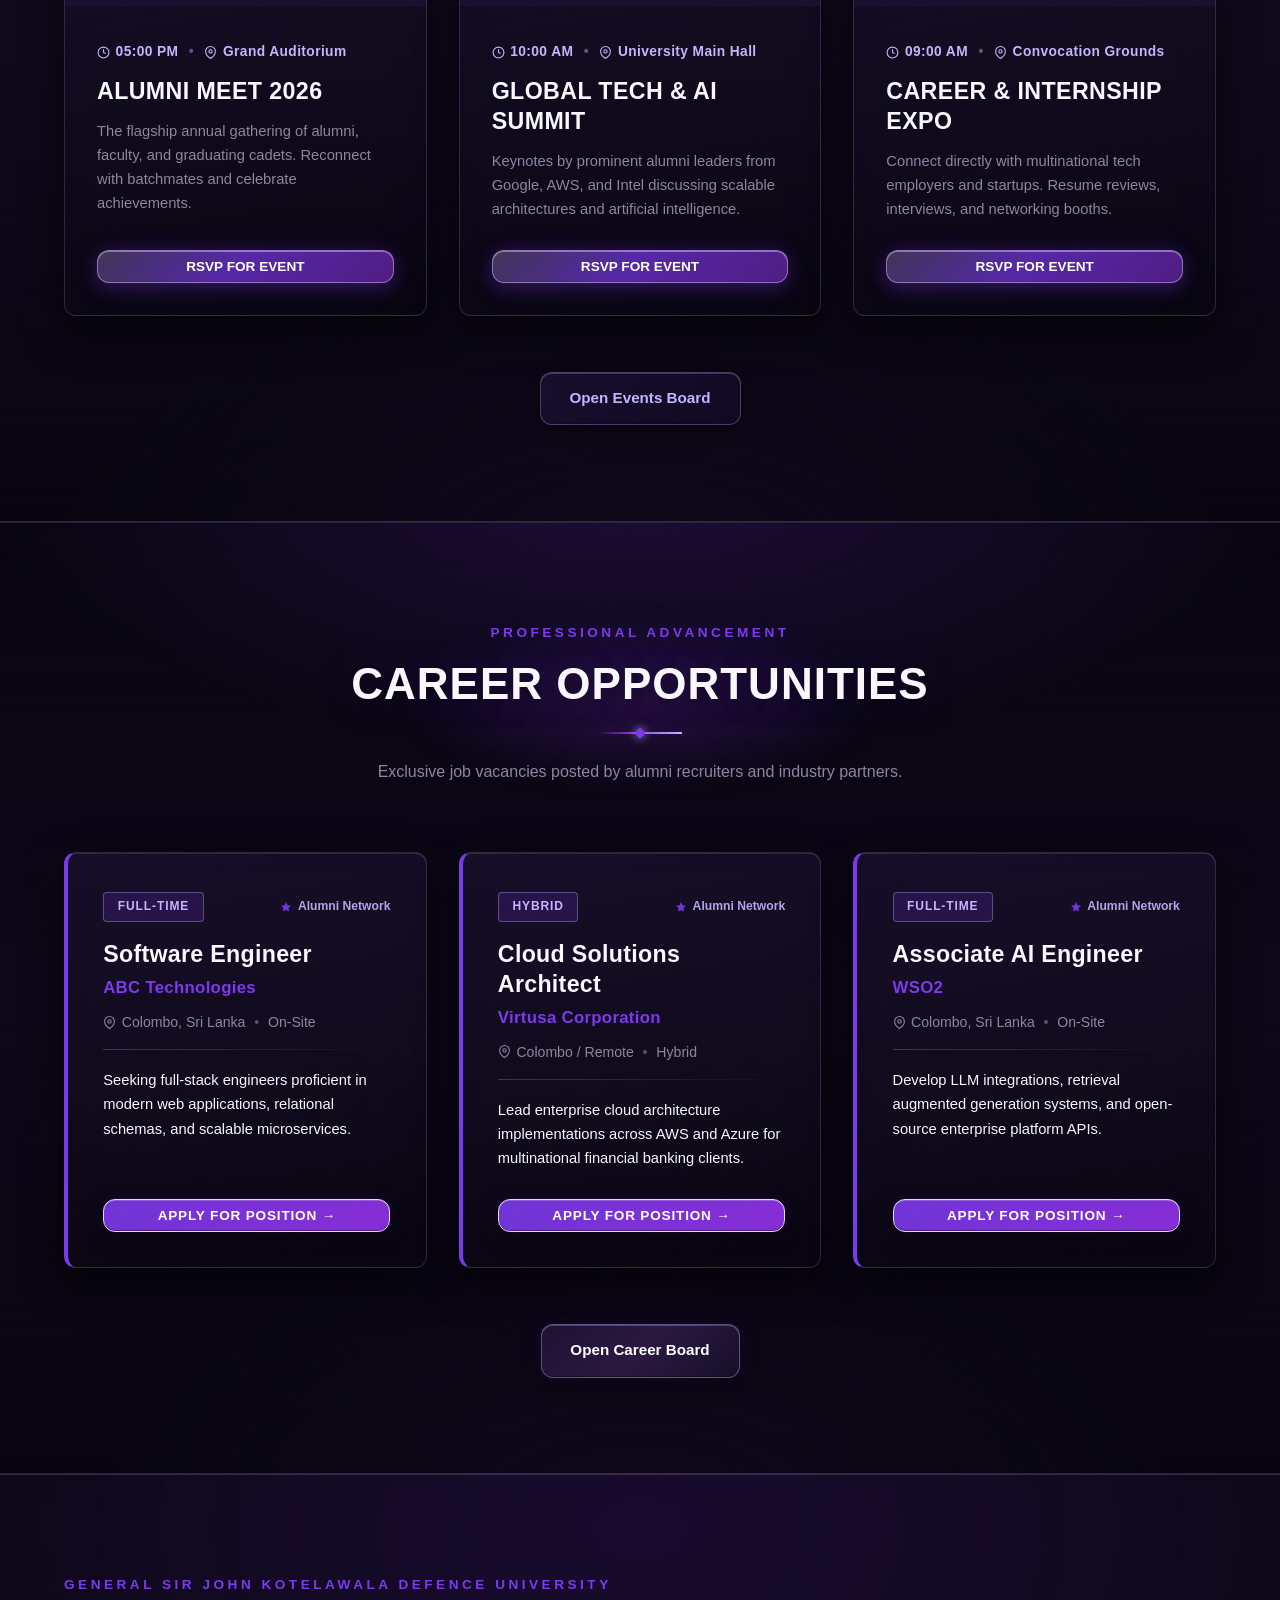
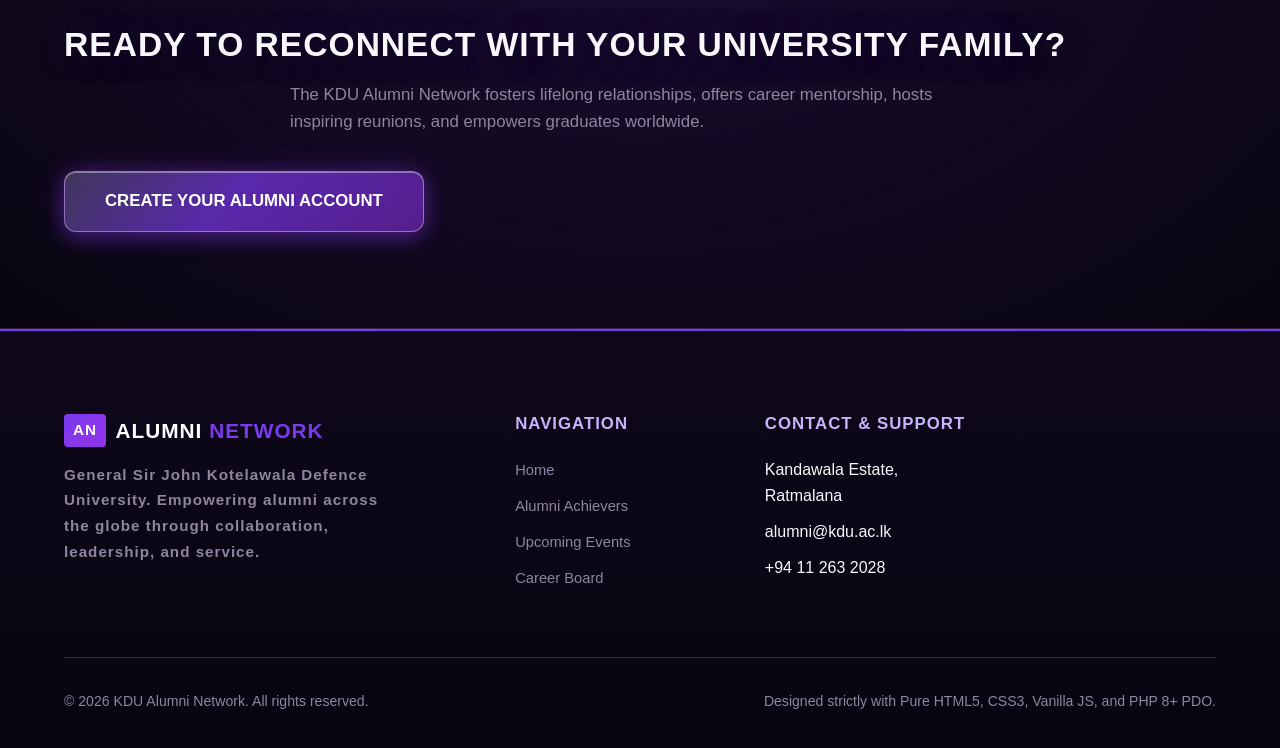
==== commit eb7ec7e0: "feat(jobs,auth): add register redirect, liquid glass tabs for All Opportunities, and dedicated job d" ====
--- a/index.html
+++ b/index.html
@@ -499,9 +499,9 @@
             <p style="font-size: 1.05rem; max-width: 700px; margin: 0 auto 2.2rem; color: var(--text-muted);">
                 The KDU Alumni Network fosters lifelong relationships, offers career mentorship, hosts inspiring reunions, and empowers graduates worldwide.
             </p>
-            <button type="button" class="btn btn-gold gold-glow" style="padding: 1rem 2.5rem; font-size: 1.05rem;" onclick="openRegisterModal();">
+            <a href="./register.html" class="btn btn-gold gold-glow" style="padding: 1rem 2.5rem; font-size: 1.05rem; display: inline-flex; align-items: center; justify-content: center; text-decoration: none;">
                 CREATE YOUR ALUMNI ACCOUNT
-            </button>
+            </a>
         </div>
     </section>
 
@@ -622,7 +622,7 @@
             document.getElementById('loginModal').style.display = 'flex';
         }
         function openRegisterModal() {
-            document.getElementById('registerModal').style.display = 'flex';
+            window.location.href = './register.html';
         }
         function closeModals() {
             document.getElementById('loginModal').style.display = 'none';
--- a/assets/css/style.css
+++ b/assets/css/style.css
@@ -703,106 +703,406 @@
 }
 
 /* ------------------------------------------------------------
-   7. BUTTON SYSTEM & INTERACTIONS
+   7. APPLE / macOS-INSPIRED LIQUID GLASS BUTTON SYSTEM
    ------------------------------------------------------------ */
+:root {
+    --liquid-primary-bg: linear-gradient(
+        135deg,
+        rgba(196, 181, 253, 0.28) 0%,
+        rgba(124, 58, 237, 0.68) 46%,
+        rgba(147, 51, 234, 0.52) 100%
+    );
+    --liquid-primary-bg-hover: linear-gradient(
+        135deg,
+        rgba(216, 180, 254, 0.40) 0%,
+        rgba(147, 51, 234, 0.82) 48%,
+        rgba(168, 85, 247, 0.65) 100%
+    );
+    --liquid-primary-border: rgba(233, 213, 255, 0.45);
+    --liquid-primary-border-hover: rgba(243, 232, 255, 0.75);
+
+    --liquid-secondary-bg: linear-gradient(
+        135deg,
+        rgba(36, 23, 61, 0.55) 0%,
+        rgba(20, 11, 38, 0.68) 100%
+    );
+    --liquid-secondary-bg-hover: linear-gradient(
+        135deg,
+        rgba(124, 58, 237, 0.32) 0%,
+        rgba(49, 30, 72, 0.75) 100%
+    );
+    --liquid-secondary-border: rgba(196, 181, 253, 0.30);
+    --liquid-secondary-border-hover: rgba(216, 180, 254, 0.65);
+
+    --liquid-return-bg: linear-gradient(
+        135deg,
+        rgba(49, 30, 72, 0.65) 0%,
+        rgba(27, 18, 48, 0.78) 100%
+    );
+    --liquid-return-border: rgba(196, 181, 253, 0.40);
+}
+
+/* Base Liquid Glass Button */
 .btn {
     display: inline-flex;
     align-items: center;
     justify-content: center;
+    gap: 0.5rem;
     padding: 0.85rem 1.8rem;
     font-size: 0.95rem;
     font-weight: 700;
     border-radius: var(--border-radius);
     border: 1px solid transparent;
     cursor: pointer;
-    transition: transform 0.25s cubic-bezier(0.16, 1, 0.3, 1), 
-                box-shadow 0.25s ease, 
-                background-color 0.25s ease, 
-                border-color 0.25s ease, 
-                color 0.25s ease;
     text-align: center;
     text-decoration: none;
     position: relative;
+    isolation: isolate;
     overflow: hidden;
-}
-
-/* Micro-interaction: Slight upward movement on hover */
+    backdrop-filter: blur(18px) saturate(160%);
+    -webkit-backdrop-filter: blur(18px) saturate(160%);
+    transition: transform 260ms cubic-bezier(0.2, 0.8, 0.2, 1), 
+                box-shadow 260ms ease, 
+                background-color 260ms ease, 
+                border-color 260ms ease, 
+                color 260ms ease;
+    white-space: nowrap;
+}
+
+/* Micro-interaction: Tactile hover lift */
 .btn:hover {
-    transform: translateY(-2.5px);
-}
-
+    transform: translateY(-2px);
+}
+
+/* Micro-interaction: Tactile press feedback */
 .btn:active {
-    transform: translateY(0) scale(0.98);
-}
-
-/* Primary Button: KDU Gold */
+    transform: translateY(1px) scale(0.985);
+}
+
+/* Keyboard accessibility indicator */
+.btn:focus-visible {
+    outline: 2px solid var(--accent-light, #C4B5FD);
+    outline-offset: 3px;
+}
+
+/* Moving Specular Glass Reflection Sweep */
+.btn::after {
+    content: '';
+    position: absolute;
+    top: 0;
+    left: -130%;
+    width: 65%;
+    height: 100%;
+    background: linear-gradient(
+        105deg,
+        transparent 0%,
+        rgba(255, 255, 255, 0.05) 30%,
+        rgba(255, 255, 255, 0.35) 50%,
+        rgba(233, 213, 255, 0.25) 65%,
+        transparent 100%
+    );
+    transform: skewX(-20deg);
+    pointer-events: none;
+    z-index: 1;
+    opacity: 0;
+    transition: opacity 0.3s ease;
+}
+
+.btn:hover::after {
+    opacity: 1;
+    animation: liquidGlassSweep 0.85s cubic-bezier(0.2, 0.8, 0.2, 1) forwards;
+}
+
+@keyframes liquidGlassSweep {
+    0% {
+        left: -130%;
+        opacity: 0;
+    }
+    30% {
+        opacity: 1;
+    }
+    100% {
+        left: 170%;
+        opacity: 0;
+    }
+}
+
+/* Subtle Organic Ambient Breathing Glow for Primary Actions */
+@keyframes liquidAmbientGlow {
+    0%, 100% {
+        box-shadow:
+            inset 0 1px 0 rgba(255, 255, 255, 0.36),
+            inset 0 -1px 0 rgba(76, 29, 149, 0.32),
+            0 6px 20px rgba(124, 58, 237, 0.25),
+            0 0 20px rgba(124, 58, 237, 0.15);
+        border-color: rgba(233, 213, 255, 0.45);
+    }
+    50% {
+        box-shadow:
+            inset 0 1px 0 rgba(255, 255, 255, 0.50),
+            inset 0 -1px 0 rgba(76, 29, 149, 0.32),
+            0 8px 28px rgba(147, 51, 234, 0.40),
+            0 0 32px rgba(196, 181, 253, 0.28);
+        border-color: rgba(243, 232, 255, 0.70);
+    }
+}
+
+/* Elegant Beacon Glow for Return-to-Homepage */
+@keyframes returnHomeBeacon {
+    0%, 100% {
+        box-shadow:
+            inset 0 1px 0 rgba(255, 255, 255, 0.28),
+            inset 0 -1px 0 rgba(76, 29, 149, 0.25),
+            0 4px 16px rgba(0, 0, 0, 0.40),
+            0 0 14px rgba(124, 58, 237, 0.15);
+        border-color: rgba(196, 181, 253, 0.38);
+    }
+    50% {
+        box-shadow:
+            inset 0 1px 0 rgba(255, 255, 255, 0.45),
+            inset 0 -1px 0 rgba(76, 29, 149, 0.25),
+            0 6px 22px rgba(124, 58, 237, 0.32),
+            0 0 26px rgba(196, 181, 253, 0.30);
+        border-color: rgba(233, 213, 255, 0.70);
+    }
+}
+
+/* Primary Liquid Glass Button: Hero CTAs & Gold Actions */
 .btn-gold {
-    background: linear-gradient(135deg, #7C3AED, #9333EA);
+    background: var(--liquid-primary-bg);
     color: #FFFFFF;
-    border-color: var(--accent-color);
-    box-shadow: 0 8px 24px rgba(212, 175, 55, 0.25);
+    border: 1px solid var(--liquid-primary-border);
+    box-shadow:
+        inset 0 1px 0 rgba(255, 255, 255, 0.36),
+        inset 0 -1px 0 rgba(76, 29, 149, 0.32),
+        0 6px 20px rgba(124, 58, 237, 0.25),
+        0 0 24px rgba(124, 58, 237, 0.16);
+    animation: liquidAmbientGlow 5s ease-in-out infinite;
 }
 
 .btn-gold:hover {
-    background-color: var(--accent-light);
-    border-color: var(--accent-light);
-    color: #080510;
-    box-shadow: 0 12px 28px rgba(212, 175, 55, 0.38);
-}
-
-/* Secondary Button: Deep Burgundy */
+    background: var(--liquid-primary-bg-hover);
+    border-color: var(--liquid-primary-border-hover);
+    color: #FFFFFF;
+    box-shadow:
+        inset 0 1px 0 rgba(255, 255, 255, 0.52),
+        inset 0 -1px 0 rgba(76, 29, 149, 0.32),
+        0 10px 30px rgba(147, 51, 234, 0.52),
+        0 0 34px rgba(196, 181, 253, 0.42);
+}
+
+/* Secondary Action Button: Luminous Deep Glass */
 .btn-primary {
-    background-color: #241735;
+    background: linear-gradient(
+        135deg,
+        rgba(36, 23, 61, 0.70) 0%,
+        rgba(49, 30, 72, 0.85) 50%,
+        rgba(27, 18, 48, 0.75) 100%
+    );
     color: var(--text-light);
-    border: 1px solid var(--border-gold);
-    box-shadow: 0 6px 18px rgba(0, 0, 0, 0.4);
+    border: 1px solid rgba(196, 181, 253, 0.38);
+    box-shadow:
+        inset 0 1px 0 rgba(255, 255, 255, 0.22),
+        inset 0 -1px 0 rgba(0, 0, 0, 0.35),
+        0 6px 20px rgba(0, 0, 0, 0.45),
+        0 0 16px rgba(124, 58, 237, 0.14);
 }
 
 .btn-primary:hover {
-    background-color: #311E48;
-    border-color: var(--accent-color);
-    color: var(--text-light);
-    box-shadow: 0 10px 25px rgba(0, 0, 0, 0.6), 0 0 15px rgba(124, 58, 237, 0.25);
-}
-
-/* Outline Gold Button */
-.btn-outline-gold {
-    background: transparent;
-    color: var(--accent-color);
-    border: 1px solid var(--accent-color);
-}
-
-.btn-outline-gold:hover {
-    background: linear-gradient(135deg, #7C3AED, #9333EA);
+    background: linear-gradient(
+        135deg,
+        rgba(124, 58, 237, 0.38) 0%,
+        rgba(49, 30, 72, 0.95) 100%
+    );
+    border-color: rgba(233, 213, 255, 0.65);
     color: #FFFFFF;
-    box-shadow: 0 8px 24px rgba(212, 175, 55, 0.25);
-}
-
-/* Outline Light Button */
-.btn-outline-light {
-    background: rgba(124, 58, 237, 0.14);
-    backdrop-filter: blur(12px);
-    -webkit-backdrop-filter: blur(12px);
-    color: #F8F7FC;
-    border: 1px solid rgba(196, 181, 253, 0.35);
-    box-shadow: inset 0 1px 0 rgba(255, 255, 255, 0.15), 0 4px 15px rgba(0, 0, 0, 0.3);
-}
-
-.btn-outline-light:hover {
-    border-color: rgba(196, 181, 253, 0.65);
-    background: rgba(124, 58, 237, 0.28);
+    box-shadow:
+        inset 0 1px 0 rgba(255, 255, 255, 0.35),
+        0 8px 26px rgba(0, 0, 0, 0.60),
+        0 0 20px rgba(124, 58, 237, 0.35);
+}
+
+/* Outline Buttons: Polished Smoky Purple Glass */
+.btn-outline,
+.btn-outline-gold,
+.btn-outline-light,
+.btn-outline-glass {
+    background: var(--liquid-secondary-bg);
+    color: var(--accent-light, #C4B5FD);
+    border: 1px solid var(--liquid-secondary-border);
+    box-shadow:
+        inset 0 1px 0 rgba(255, 255, 255, 0.18),
+        inset 0 -1px 0 rgba(0, 0, 0, 0.25),
+        0 4px 16px rgba(0, 0, 0, 0.38);
+}
+
+.btn-outline:hover,
+.btn-outline-gold:hover,
+.btn-outline-light:hover,
+.btn-outline-glass:hover {
+    background: var(--liquid-secondary-bg-hover);
+    border-color: var(--liquid-secondary-border-hover);
     color: #FFFFFF;
-    box-shadow: 0 8px 25px rgba(124, 58, 237, 0.35), inset 0 1px 0 rgba(255, 255, 255, 0.25);
-}
-
-/* Disabled Button State */
-.btn:disabled, .btn.disabled {
-    background-color: var(--disabled-bg);
+    box-shadow:
+        inset 0 1px 0 rgba(255, 255, 255, 0.30),
+        0 8px 24px rgba(124, 58, 237, 0.30),
+        0 0 16px rgba(124, 58, 237, 0.22);
+}
+
+/* SPECIAL: Return to Homepage Button Treatment */
+.btn-return-home {
+    display: inline-flex;
+    align-items: center;
+    gap: 0.5rem;
+    background: var(--liquid-return-bg);
+    backdrop-filter: blur(16px) saturate(160%);
+    -webkit-backdrop-filter: blur(16px) saturate(160%);
+    color: var(--accent-light, #C4B5FD);
+    border: 1px solid var(--liquid-return-border);
+    border-radius: var(--border-radius);
+    padding: 0.55rem 1.15rem;
+    font-size: 0.88rem;
+    font-weight: 600;
+    text-decoration: none;
+    position: relative;
+    isolation: isolate;
+    overflow: hidden;
+    box-shadow:
+        inset 0 1px 0 rgba(255, 255, 255, 0.28),
+        inset 0 -1px 0 rgba(76, 29, 149, 0.25),
+        0 4px 16px rgba(0, 0, 0, 0.40),
+        0 0 14px rgba(124, 58, 237, 0.15);
+    animation: returnHomeBeacon 5s ease-in-out infinite;
+    transition: transform 260ms cubic-bezier(0.2, 0.8, 0.2, 1),
+                box-shadow 260ms ease,
+                border-color 260ms ease,
+                background 260ms ease,
+                color 260ms ease;
+    white-space: nowrap;
+}
+
+.btn-return-home:hover {
+    background: linear-gradient(
+        135deg,
+        rgba(124, 58, 237, 0.38) 0%,
+        rgba(76, 29, 149, 0.60) 100%
+    );
+    border-color: rgba(233, 213, 255, 0.70);
+    color: #FFFFFF;
+    transform: translateX(-3px);
+    box-shadow:
+        inset 0 1px 0 rgba(255, 255, 255, 0.42),
+        inset 0 -1px 0 rgba(76, 29, 149, 0.30),
+        0 8px 24px rgba(124, 58, 237, 0.38),
+        0 0 24px rgba(196, 181, 253, 0.32);
+}
+
+.btn-return-home:active {
+    transform: translateX(-1px) scale(0.985);
+    box-shadow:
+        inset 0 1px 0 rgba(255, 255, 255, 0.20),
+        0 2px 8px rgba(0, 0, 0, 0.40);
+}
+
+/* Administrative Moderation Liquid Glass Buttons */
+.btn-approve, .btn-approve-admin {
+    background: linear-gradient(
+        135deg,
+        rgba(52, 211, 153, 0.25) 0%,
+        rgba(16, 185, 129, 0.40) 60%,
+        rgba(5, 150, 105, 0.35) 100%
+    );
+    color: #A7F3D0;
+    border: 1px solid rgba(110, 231, 183, 0.48);
+    box-shadow:
+        inset 0 1px 0 rgba(255, 255, 255, 0.28),
+        inset 0 -1px 0 rgba(6, 78, 59, 0.30),
+        0 4px 16px rgba(16, 185, 129, 0.20);
+}
+.btn-approve:hover, .btn-approve-admin:hover {
+    background: linear-gradient(
+        135deg,
+        rgba(52, 211, 153, 0.40) 0%,
+        rgba(16, 185, 129, 0.60) 60%,
+        rgba(5, 150, 105, 0.50) 100%
+    );
+    border-color: rgba(167, 243, 208, 0.75);
+    color: #FFFFFF;
+    box-shadow:
+        inset 0 1px 0 rgba(255, 255, 255, 0.45),
+        0 8px 24px rgba(16, 185, 129, 0.42),
+        0 0 20px rgba(52, 211, 153, 0.35);
+}
+
+.btn-reject, .btn-reject-admin {
+    background: linear-gradient(
+        135deg,
+        rgba(251, 191, 36, 0.22) 0%,
+        rgba(245, 158, 11, 0.38) 60%,
+        rgba(217, 119, 6, 0.32) 100%
+    );
+    color: #FDE68A;
+    border: 1px solid rgba(252, 211, 77, 0.48);
+    box-shadow:
+        inset 0 1px 0 rgba(255, 255, 255, 0.28),
+        inset 0 -1px 0 rgba(120, 53, 15, 0.30),
+        0 4px 16px rgba(245, 158, 11, 0.20);
+}
+.btn-reject:hover, .btn-reject-admin:hover {
+    background: linear-gradient(
+        135deg,
+        rgba(251, 191, 36, 0.35) 0%,
+        rgba(245, 158, 11, 0.55) 60%,
+        rgba(217, 119, 6, 0.48) 100%
+    );
+    border-color: rgba(253, 230, 138, 0.75);
+    color: #FFFFFF;
+    box-shadow:
+        inset 0 1px 0 rgba(255, 255, 255, 0.45),
+        0 8px 24px rgba(245, 158, 11, 0.42),
+        0 0 20px rgba(251, 191, 36, 0.35);
+}
+
+.btn-delete, .btn-delete-admin {
+    background: linear-gradient(
+        135deg,
+        rgba(248, 113, 113, 0.22) 0%,
+        rgba(239, 68, 68, 0.38) 60%,
+        rgba(185, 28, 28, 0.32) 100%
+    );
+    color: #FECACA;
+    border: 1px solid rgba(252, 165, 165, 0.48);
+    box-shadow:
+        inset 0 1px 0 rgba(255, 255, 255, 0.28),
+        inset 0 -1px 0 rgba(127, 29, 29, 0.30),
+        0 4px 16px rgba(239, 68, 68, 0.20);
+    padding: 0.5rem 0.75rem;
+}
+.btn-delete:hover, .btn-delete-admin:hover {
+    background: linear-gradient(
+        135deg,
+        rgba(248, 113, 113, 0.35) 0%,
+        rgba(239, 68, 68, 0.55) 60%,
+        rgba(185, 28, 28, 0.48) 100%
+    );
+    border-color: rgba(254, 202, 202, 0.75);
+    color: #FFFFFF;
+    box-shadow:
+        inset 0 1px 0 rgba(255, 255, 255, 0.45),
+        0 8px 24px rgba(239, 68, 68, 0.42),
+        0 0 20px rgba(248, 113, 113, 0.35);
+}
+
+/* Disabled State */
+.btn:disabled, .btn.disabled,
+.btn-delete:disabled {
+    background: var(--disabled-bg);
     color: var(--disabled-color);
     border-color: var(--border-color);
     cursor: not-allowed;
-    box-shadow: none;
-    transform: none;
+    box-shadow: none !important;
+    transform: none !important;
+    animation: none !important;
 }
 
 .btn-sm {
@@ -815,11 +1115,51 @@
 }
 
 .gold-glow {
-    box-shadow: var(--gold-glow);
+    box-shadow:
+        inset 0 1px 0 rgba(255, 255, 255, 0.36),
+        0 6px 20px rgba(124, 58, 237, 0.35),
+        0 0 28px rgba(147, 51, 234, 0.30);
 }
 
 .gold-glow:hover {
-    box-shadow: 0 0 28px rgba(147, 51, 234, 0.5);
+    box-shadow:
+        inset 0 1px 0 rgba(255, 255, 255, 0.52),
+        0 10px 30px rgba(147, 51, 234, 0.55),
+        0 0 35px rgba(196, 181, 253, 0.45);
+}
+
+/* Reduced Motion Override */
+@media (prefers-reduced-motion: reduce) {
+    .btn,
+    .btn-gold,
+    .btn-primary,
+    .btn-return-home,
+    .btn-approve,
+    .btn-reject,
+    .btn-delete {
+        animation: none !important;
+        transition: none !important;
+    }
+    .btn::after {
+        display: none !important;
+    }
+}
+
+/* Fallback for browsers without backdrop-filter */
+@supports not (backdrop-filter: blur(1px)) {
+    .btn-gold {
+        background: #7C3AED;
+    }
+    .btn-primary {
+        background: #241735;
+    }
+    .btn-outline,
+    .btn-outline-gold,
+    .btn-outline-light,
+    .btn-outline-glass,
+    .btn-return-home {
+        background: #1B1230;
+    }
 }
 
 /* ------------------------------------------------------------
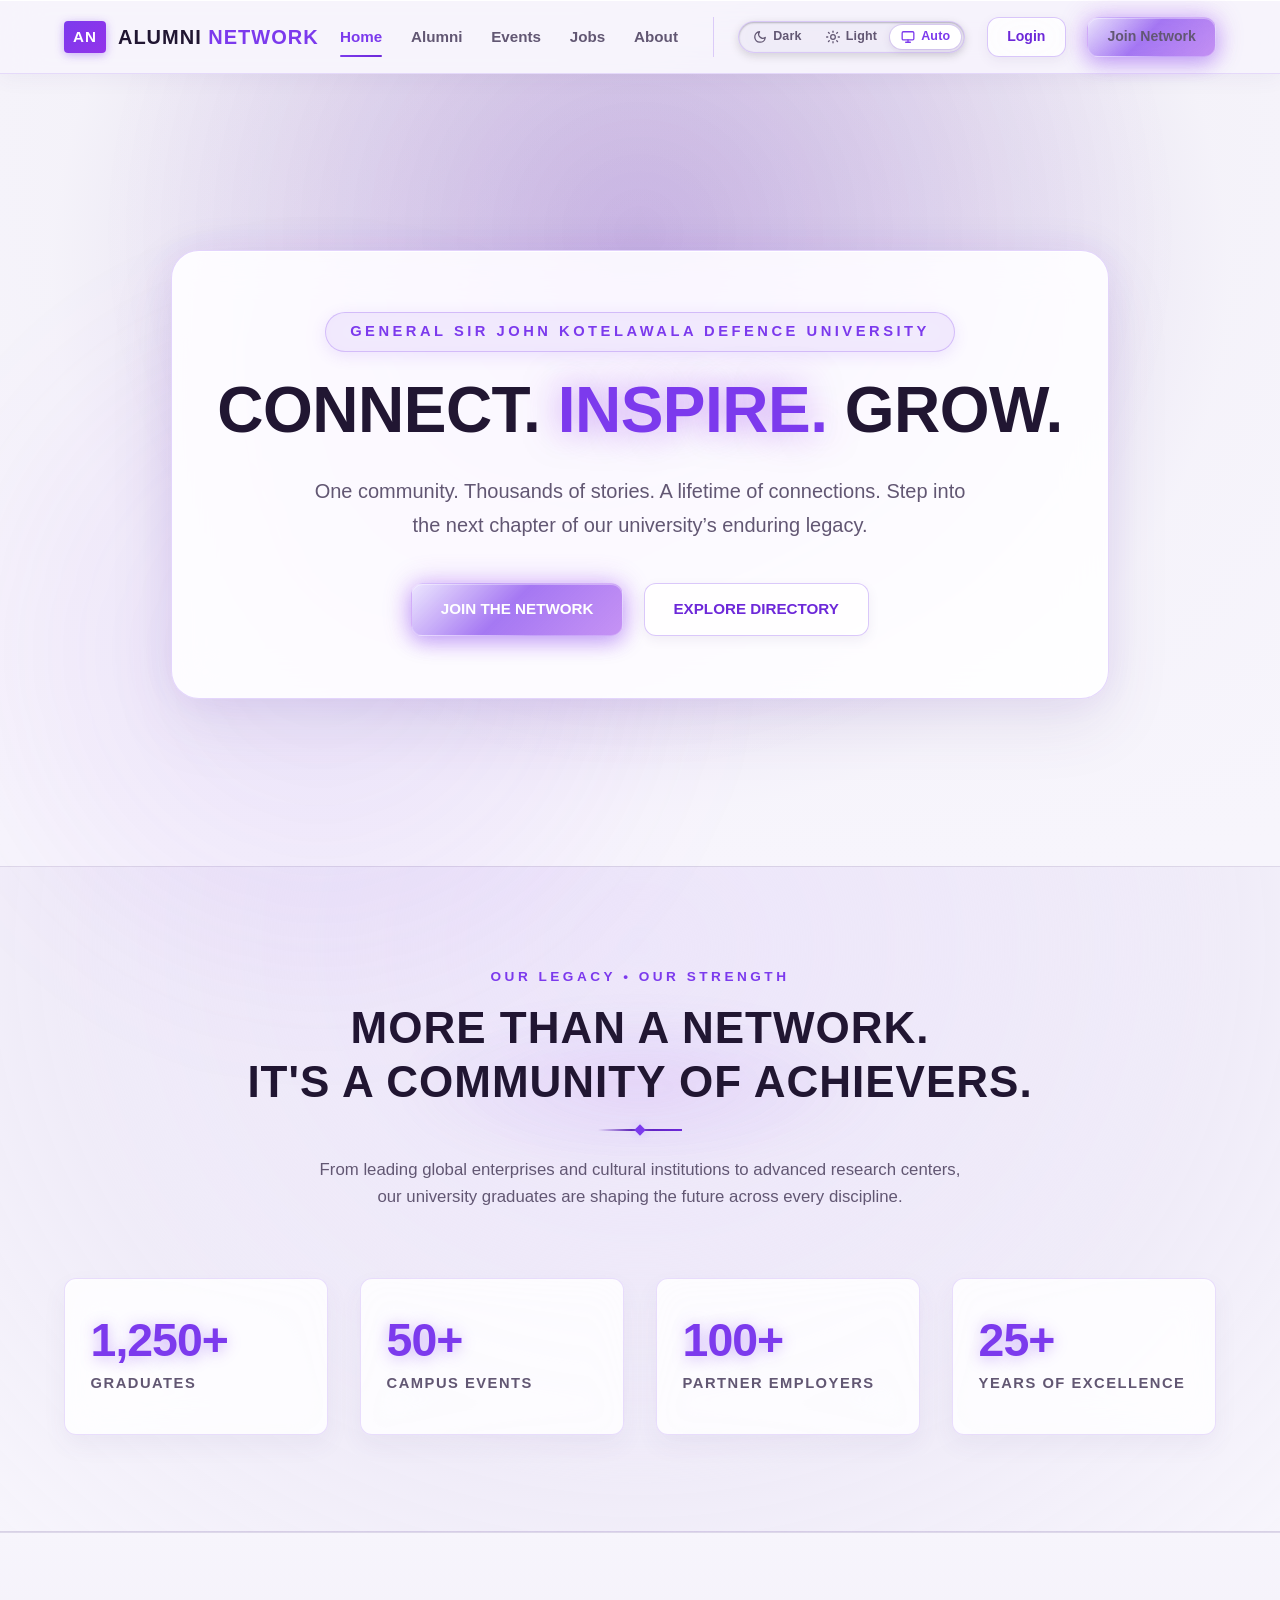
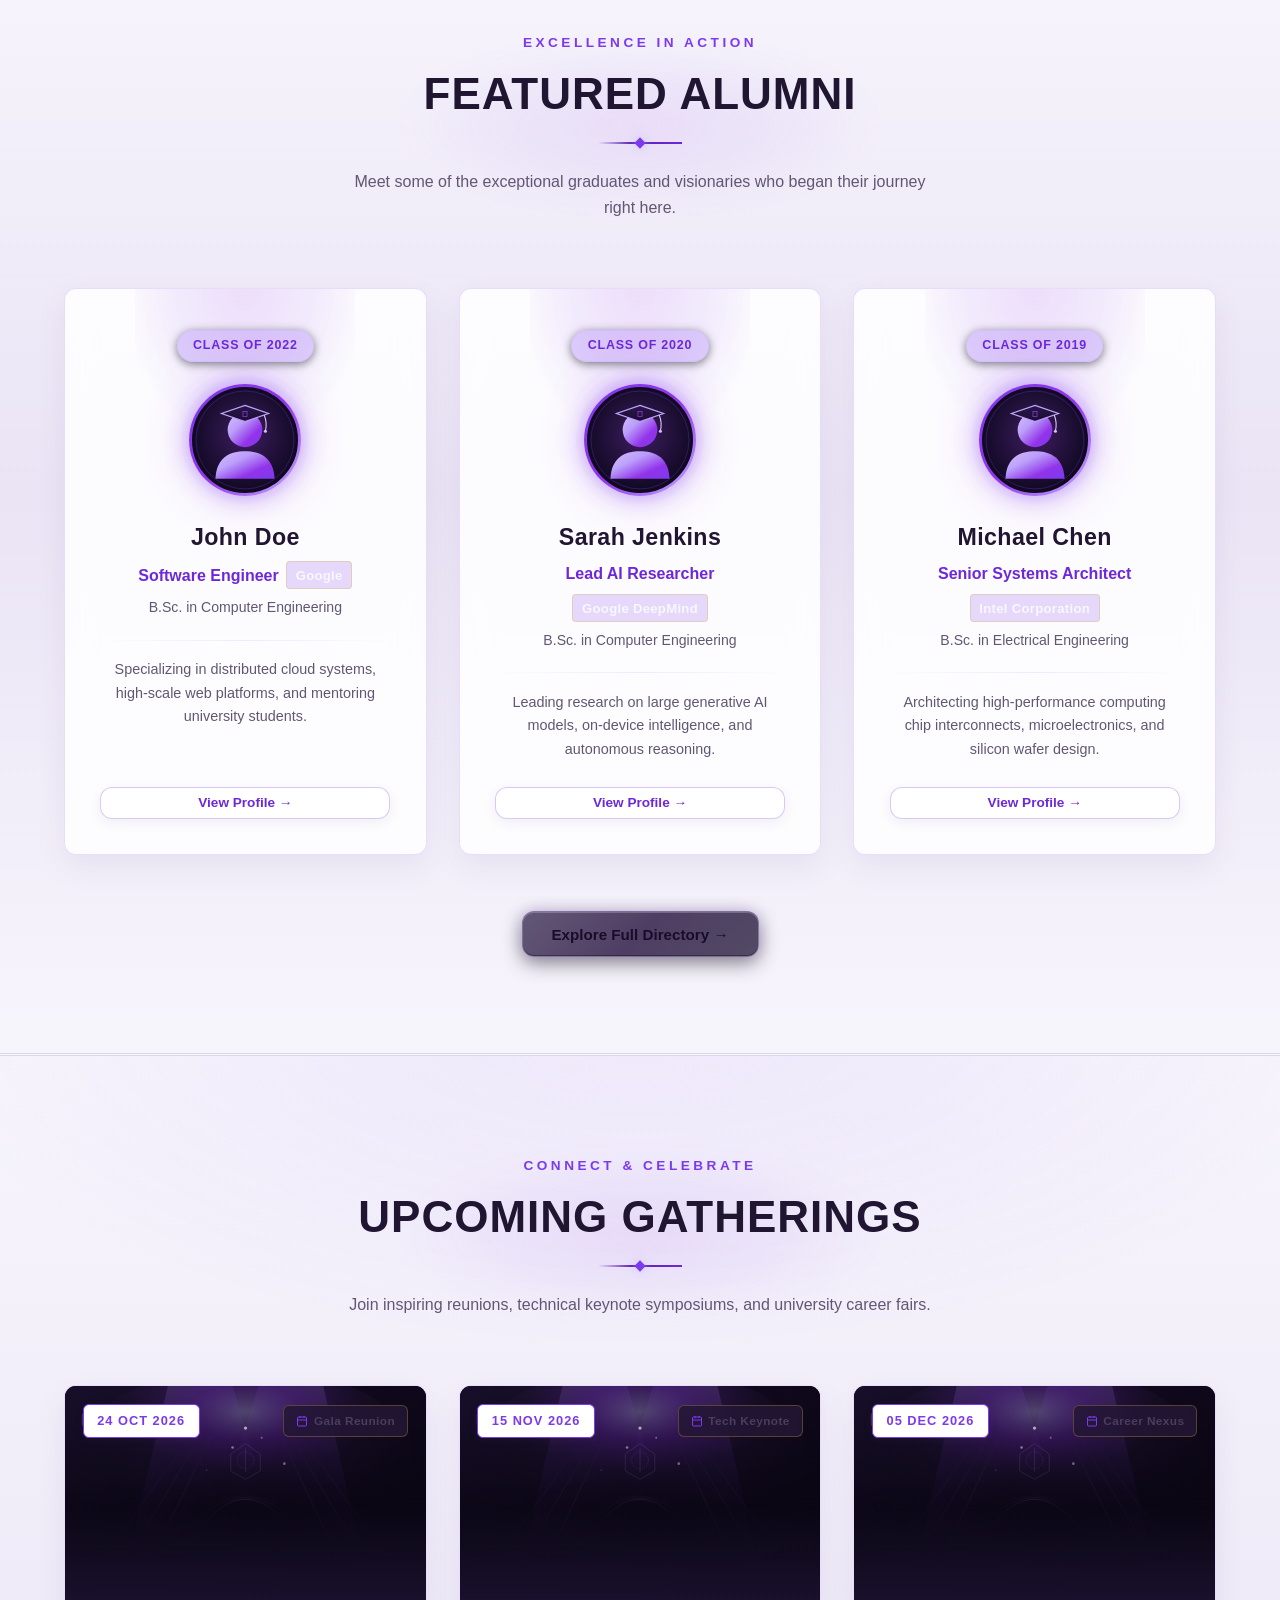
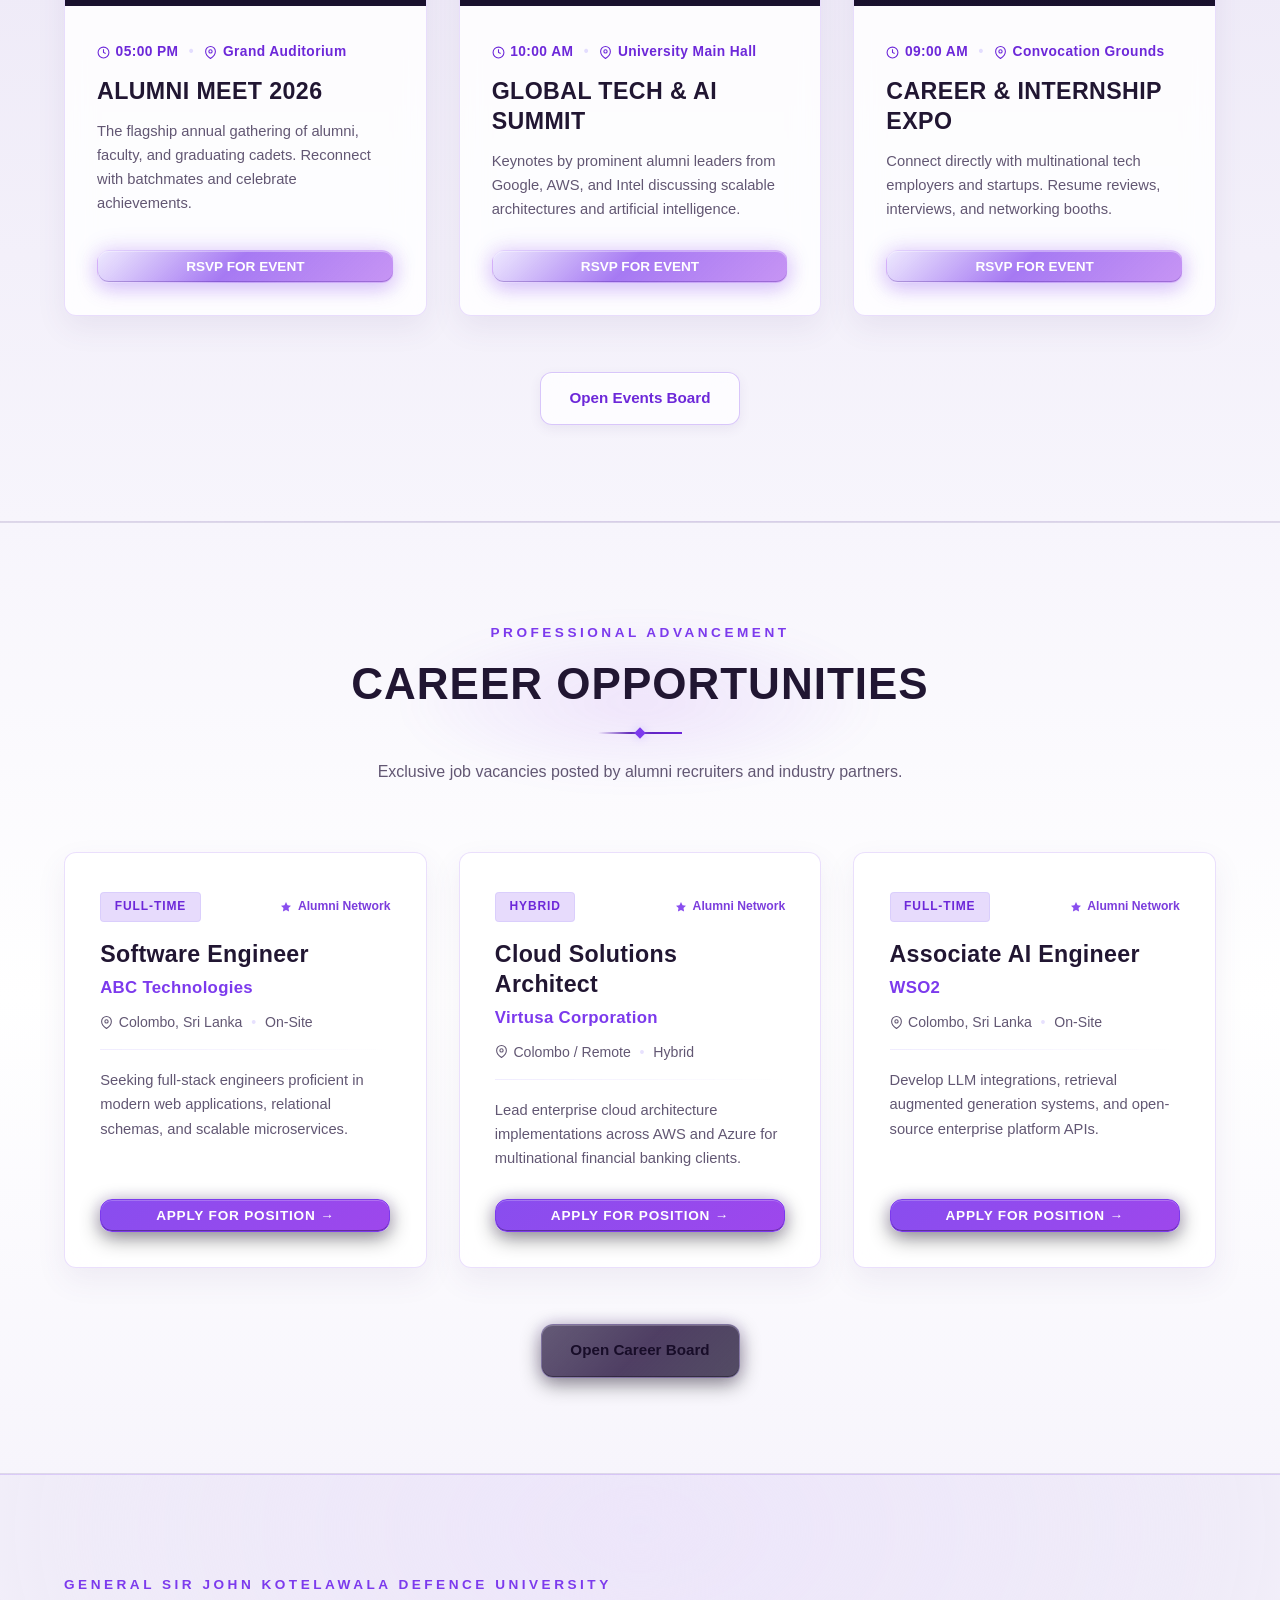
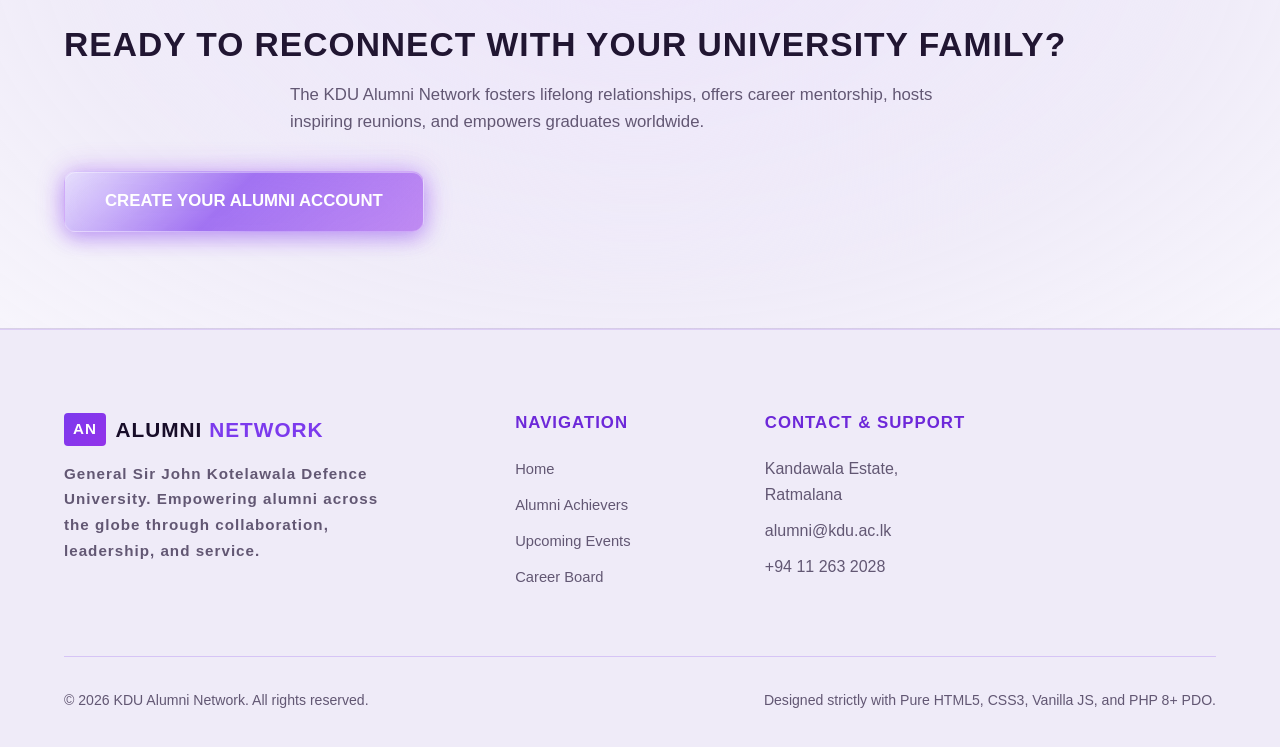
==== commit c34ad397: "feat(theme): add macOS-inspired dark/light/system theme switcher with pure CSS glassmorphism, zero F" ====
--- a/index.html
+++ b/index.html
@@ -4,12 +4,17 @@
     <meta charset="UTF-8">
     <meta name="viewport" content="width=device-width, initial-scale=1.0">
     <title>Alumni Network - Connect. Inspire. Grow.</title>
+    <!-- Zero FOUC Theme Initializer -->
+    <script>
+      (function(){try{var s=localStorage.getItem('alumni_theme_preference');var t=(s==='light'||(s!=='dark'&&window.matchMedia&&window.matchMedia('(prefers-color-scheme: light)').matches))?'light':'dark';document.documentElement.setAttribute('data-theme',t);if(s)document.documentElement.setAttribute('data-theme-preference',s);}catch(e){}})();
+    </script>
     <!-- Favicon -->
     <link rel="icon" type="image/png" sizes="32x32" href="./assets/favicon-32x32.png">
     <link rel="icon" type="image/png" sizes="16x16" href="./assets/favicon-16x16.png">
     <link rel="shortcut icon" href="./favicon.ico">
     <link rel="apple-touch-icon" sizes="180x180" href="./assets/apple-touch-icon.png">
-    <!-- Master Cinematic Midnight Purple Stylesheet -->
+    <!-- Master Theme Stylesheets -->
+    <link rel="stylesheet" href="./assets/css/theme.css">
     <link rel="stylesheet" href="./assets/css/style.css?v=6.0">
     <style>
         /* Standalone Showcase Modal Enhancements */
@@ -84,6 +89,20 @@
                 </ul>
 
                 <div class="nav-actions nav-auth">
+                    <div class="theme-switcher" role="radiogroup" aria-label="Select appearance theme">
+                        <button type="button" class="theme-option" data-theme-value="dark" role="radio" aria-checked="false" title="Dark theme (always dark)">
+                            <svg class="theme-icon" viewBox="0 0 24 24" width="14" height="14" fill="none" stroke="currentColor" stroke-width="2.2" stroke-linecap="round" stroke-linejoin="round" aria-hidden="true"><path d="M21 12.79A9 9 0 1 1 11.21 3 7 7 0 0 0 21 12.79z"></path></svg>
+                            <span class="theme-label">Dark</span>
+                        </button>
+                        <button type="button" class="theme-option" data-theme-value="light" role="radio" aria-checked="false" title="Light theme (always light)">
+                            <svg class="theme-icon" viewBox="0 0 24 24" width="14" height="14" fill="none" stroke="currentColor" stroke-width="2.2" stroke-linecap="round" stroke-linejoin="round" aria-hidden="true"><circle cx="12" cy="12" r="4"></circle><line x1="12" y1="2" x2="12" y2="4"></line><line x1="12" y1="20" x2="12" y2="22"></line><line x1="4.22" y1="4.22" x2="5.64" y2="5.64"></line><line x1="18.36" y1="18.36" x2="19.78" y2="19.78"></line><line x1="1" y1="12" x2="3" y2="12"></line><line x1="21" y1="12" x2="23" y2="12"></line><line x1="4.22" y1="19.78" x2="5.64" y2="18.36"></line><line x1="18.36" y1="5.64" x2="19.78" y2="4.22"></line></svg>
+                            <span class="theme-label">Light</span>
+                        </button>
+                        <button type="button" class="theme-option" data-theme-value="system" role="radio" aria-checked="false" title="System theme (syncs with OS)">
+                            <svg class="theme-icon" viewBox="0 0 24 24" width="14" height="14" fill="none" stroke="currentColor" stroke-width="2.2" stroke-linecap="round" stroke-linejoin="round" aria-hidden="true"><rect x="2" y="3" width="20" height="14" rx="2" ry="2"></rect><line x1="8" y1="21" x2="16" y2="21"></line><line x1="12" y1="17" x2="12" y2="21"></line></svg>
+                            <span class="theme-label">Auto</span>
+                        </button>
+                    </div>
                     <a href="./login.html" class="btn btn-outline-light btn-sm">Login</a>
                     <a href="./register.html" class="btn btn-gold btn-sm gold-glow">Join Network</a>
                 </div>
@@ -292,7 +311,7 @@
                         <p class="event-desc">
                             The flagship annual gathering of alumni, faculty, and graduating cadets. Reconnect with batchmates and celebrate achievements.
                         </p>
-                        <button type="button" class="btn btn-gold btn-block btn-sm" onclick="triggerRsvpDemo('ALUMNI MEET 2026');">
+                        <button type="button" class="btn btn-gold btn-block btn-sm" onclick="triggerRsvpDemo('ALUMNI MEET 2026', 'fb-1');">
                             RSVP FOR EVENT
                         </button>
                     </div>
@@ -327,7 +346,7 @@
                         <p class="event-desc">
                             Keynotes by prominent alumni leaders from Google, AWS, and Intel discussing scalable architectures and artificial intelligence.
                         </p>
-                        <button type="button" class="btn btn-gold btn-block btn-sm" onclick="triggerRsvpDemo('GLOBAL TECH & AI SUMMIT');">
+                        <button type="button" class="btn btn-gold btn-block btn-sm" onclick="triggerRsvpDemo('GLOBAL TECH & AI SUMMIT', 'fb-2');">
                             RSVP FOR EVENT
                         </button>
                     </div>
@@ -362,7 +381,7 @@
                         <p class="event-desc">
                             Connect directly with multinational tech employers and startups. Resume reviews, interviews, and networking booths.
                         </p>
-                        <button type="button" class="btn btn-gold btn-block btn-sm" onclick="triggerRsvpDemo('CAREER & INTERNSHIP EXPO');">
+                        <button type="button" class="btn btn-gold btn-block btn-sm" onclick="triggerRsvpDemo('CAREER & INTERNSHIP EXPO', 'fb-3');">
                             RSVP FOR EVENT
                         </button>
                     </div>
@@ -415,7 +434,7 @@
                     <p class="job-desc">
                         Seeking full-stack engineers proficient in modern web applications, relational schemas, and scalable microservices.
                     </p>
-                    <button type="button" class="btn btn-primary btn-block btn-sm job-cta" onclick="triggerJobApplyDemo('Software Engineer', 'ABC Technologies');">
+                    <button type="button" class="btn btn-primary btn-block btn-sm job-cta" onclick="triggerJobApplyDemo('Software Engineer', 'ABC Technologies', 1);">
                         Apply for Position &rarr;
                     </button>
                 </div>
@@ -445,7 +464,7 @@
                     <p class="job-desc">
                         Lead enterprise cloud architecture implementations across AWS and Azure for multinational financial banking clients.
                     </p>
-                    <button type="button" class="btn btn-primary btn-block btn-sm job-cta" onclick="triggerJobApplyDemo('Cloud Solutions Architect', 'Virtusa Corporation');">
+                    <button type="button" class="btn btn-primary btn-block btn-sm job-cta" onclick="triggerJobApplyDemo('Cloud Solutions Architect', 'Virtusa Corporation', 2);">
                         Apply for Position &rarr;
                     </button>
                 </div>
@@ -475,7 +494,7 @@
                     <p class="job-desc">
                         Develop LLM integrations, retrieval augmented generation systems, and open-source enterprise platform APIs.
                     </p>
-                    <button type="button" class="btn btn-primary btn-block btn-sm job-cta" onclick="triggerJobApplyDemo('Associate AI Engineer', 'WSO2');">
+                    <button type="button" class="btn btn-primary btn-block btn-sm job-cta" onclick="triggerJobApplyDemo('Associate AI Engineer', 'WSO2', 3);">
                         Apply for Position &rarr;
                     </button>
                 </div>
@@ -636,15 +655,47 @@
             alert("Registration simulated! In the full XAMPP environment, this inserts records into both users and alumni_profiles via a database transaction.");
             closeModals();
         }
-        function triggerRsvpDemo(eventName) {
-            alert("RSVP Confirmed for '" + eventName + "'! Seat reservation counter updated.");
-        }
-        function triggerJobApplyDemo(jobTitle, company) {
-            alert("Application submitted for " + jobTitle + " at " + company + "! The recruiter will review your verified alumni profile.");
+        let isUserLoggedIn = sessionStorage.getItem("alumni_logged_in") === "true";
+        fetch("job.php?action=session")
+            .then(function (res) { return res.text(); })
+            .then(function (text) {
+                const trimmed = text.trim();
+                if (!trimmed.startsWith("<")) {
+                    const data = JSON.parse(trimmed);
+                    if (data && data.logged_in) isUserLoggedIn = true;
+                }
+            })
+            .catch(function () {});
+
+        function getIndexRedirectUrl(target) {
+            const isStatic = window.location.protocol === "file:" || window.location.hostname.endsWith("github.io");
+            if (isStatic) {
+                return "login.html?redirect=" + encodeURIComponent(target) + "&msg=auth_required";
+            }
+            return "auth/login.php?redirect=" + encodeURIComponent("../" + target) + "&msg=auth_required";
+        }
+
+        function triggerRsvpDemo(eventName, eventId) {
+            if (!isUserLoggedIn) {
+                const target = eventId ? "event.html?rsvp=" + encodeURIComponent(eventId) : "event.html";
+                window.location.href = getIndexRedirectUrl(target);
+                return;
+            }
+            window.location.href = eventId ? "event.html?rsvp=" + encodeURIComponent(eventId) : "event.html";
+        }
+
+        function triggerJobApplyDemo(jobTitle, company, jobId) {
+            if (!isUserLoggedIn) {
+                const target = jobId ? "job-details.html?id=" + encodeURIComponent(jobId) + "#applySection" : "jobs.html";
+                window.location.href = getIndexRedirectUrl(target);
+                return;
+            }
+            window.location.href = jobId ? "job-details.html?id=" + encodeURIComponent(jobId) + "#applySection" : "jobs.html";
         }
         function showAlumniProfile(name, role, company, year, degree) {
             alert(name + "\n" + role + " at " + company + "\n" + degree + " (" + year + " Cohort)\n\nFull interactive profile view with avatar uploads is available in local XAMPP (profile.php).");
         }
     </script>
+    <script src="./assets/js/theme.js"></script>
 </body>
 </html>
--- a/assets/css/theme.css
+++ b/assets/css/theme.css
@@ -0,0 +1,760 @@
+/* ============================================================
+   ALUMNI NETWORK — COMPREHENSIVE THEME SYSTEM (DARK / LIGHT / SYSTEM)
+   macOS-Inspired Glass Segmented Switcher & Coordinated Palette
+   Pure CSS3 • No External Libraries • WCAG Accessible Contrast
+   ============================================================ */
+
+/* ------------------------------------------------------------
+   1. MASTER THEME TOKENS
+   ------------------------------------------------------------ */
+
+/* Default / Dark Theme Identity */
+:root,
+[data-theme="dark"] {
+    color-scheme: dark;
+
+    /* Backgrounds */
+    --page-bg: #080510;
+    --page-bg-secondary: #10091D;
+    --page-bg-tertiary: #130D20;
+    --bg-color: #080510;
+    --bg-dark: #05030A;
+    --bg-secondary: #10091D;
+
+    /* Surfaces */
+    --surface-bg: #1B1230;
+    --surface-color: #1B1230;
+    --surface-dark: #10091D;
+    --surface-elevated: #241735;
+    --card-bg: rgba(36, 23, 61, 0.52);
+
+    /* Text */
+    --text-primary: #F8F7FC;
+    --text-secondary: #B9B2C9;
+    --text-muted: #8F859F;
+    --text-muted-light: #B9B2C9;
+    --text-color: #F8F7FC;
+    --text-main: #F8F7FC;
+    --text-light: #FFFFFF;
+
+    /* Primary & Brand Accents */
+    --accent-purple: #7C3AED;
+    --accent-violet: #9333EA;
+    --accent-color: #7C3AED;
+    --accent-light: #C4B5FD;
+    --accent-dark: #9333EA;
+    --primary-color: #7C3AED;
+    --primary-dark: #5B21B6;
+    --primary-light: #9333EA;
+    --secondary-color: #6D28D9;
+    --pale-highlight: #E9D5FF;
+    --lavender-soft: #C4B5FD;
+
+    /* Borders */
+    --border-color: rgba(196, 181, 253, 0.16);
+    --border-gold: rgba(196, 181, 253, 0.22);
+    --border-dark: rgba(196, 181, 253, 0.14);
+
+    /* Glass Tokens */
+    --glass-bg: rgba(36, 23, 61, 0.52);
+    --glass-bg-subtle: rgba(23, 14, 42, 0.50);
+    --glass-bg-elevated: rgba(36, 23, 61, 0.65);
+    --glass-border: rgba(196, 181, 253, 0.24);
+    --glass-border-light: rgba(196, 181, 253, 0.38);
+    --glass-shadow: 0 18px 40px rgba(0, 0, 0, 0.55), 0 0 24px rgba(124, 58, 237, 0.12), inset 0 1px 0 rgba(255, 255, 255, 0.15);
+    --glass-hover-shadow: 0 24px 50px rgba(0, 0, 0, 0.75), 0 0 35px rgba(124, 58, 237, 0.30), inset 0 1px 0 rgba(255, 255, 255, 0.25);
+    --card-shadow: 0 16px 36px rgba(0, 0, 0, 0.65);
+    --card-hover-shadow: 0 24px 50px rgba(0, 0, 0, 0.8), 0 0 30px rgba(124, 58, 237, 0.25);
+
+    /* Form & Input Tokens */
+    --input-bg: rgba(19, 13, 32, 0.72);
+    --input-text: #F8F7FC;
+    --input-border: rgba(196, 181, 253, 0.20);
+    --input-placeholder: #8F859F;
+
+    /* Theme Switcher Segmented Control */
+    --switcher-bg: rgba(23, 14, 42, 0.75);
+    --switcher-border: rgba(196, 181, 253, 0.24);
+    --switcher-text: #B9B2C9;
+    --switcher-active-bg: linear-gradient(135deg, rgba(124, 58, 237, 0.90) 0%, rgba(147, 51, 234, 0.85) 100%);
+    --switcher-active-text: #FFFFFF;
+    --switcher-active-shadow: 0 2px 10px rgba(124, 58, 237, 0.45), inset 0 1px 0 rgba(255, 255, 255, 0.25);
+}
+
+/* Polished Coordinated Light Theme */
+[data-theme="light"] {
+    color-scheme: light;
+
+    /* Backgrounds */
+    --page-bg: #F7F5FC;
+    --page-bg-secondary: #EFEBF8;
+    --page-bg-tertiary: #E6E0F3;
+    --bg-color: #F7F5FC;
+    --bg-dark: #EFEBF8;
+    --bg-secondary: #EAE5F5;
+
+    /* Surfaces */
+    --surface-bg: #FFFFFF;
+    --surface-color: #FFFFFF;
+    --surface-dark: #F3EFFB;
+    --surface-elevated: #FFFFFF;
+    --card-bg: rgba(255, 255, 255, 0.84);
+
+    /* Text */
+    --text-primary: #211632;
+    --text-secondary: #625773;
+    --text-muted: #625773;
+    --text-muted-light: #4A3E5C;
+    --text-color: #211632;
+    --text-main: #211632;
+    --text-light: #180D29;
+
+    /* Primary & Brand Accents (Preserved Purple Identity) */
+    --accent-purple: #7C3AED;
+    --accent-violet: #9333EA;
+    --accent-color: #7C3AED;
+    --accent-light: #6D28D9;
+    --accent-dark: #5B21B6;
+    --primary-color: #7C3AED;
+    --primary-dark: #5B21B6;
+    --primary-light: #9333EA;
+    --secondary-color: #6D28D9;
+    --pale-highlight: #7C3AED;
+    --lavender-soft: #6D28D9;
+
+    /* Borders */
+    --border-color: rgba(91, 63, 130, 0.16);
+    --border-gold: rgba(124, 58, 237, 0.22);
+    --border-dark: rgba(91, 63, 130, 0.22);
+
+    /* Light Glass Tokens */
+    --glass-bg: rgba(255, 255, 255, 0.82);
+    --glass-bg-subtle: rgba(255, 255, 255, 0.70);
+    --glass-bg-elevated: rgba(255, 255, 255, 0.94);
+    --glass-border: rgba(124, 58, 237, 0.16);
+    --glass-border-light: rgba(124, 58, 237, 0.28);
+    --glass-shadow: 0 12px 32px rgba(91, 63, 130, 0.08), 0 2px 6px rgba(0, 0, 0, 0.04), inset 0 1px 0 rgba(255, 255, 255, 0.90);
+    --glass-hover-shadow: 0 18px 44px rgba(91, 63, 130, 0.14), 0 0 25px rgba(124, 58, 237, 0.15), inset 0 1px 0 rgba(255, 255, 255, 1);
+    --card-shadow: 0 12px 30px rgba(91, 63, 130, 0.08), 0 2px 6px rgba(0, 0, 0, 0.04);
+    --card-hover-shadow: 0 18px 42px rgba(91, 63, 130, 0.14), 0 0 22px rgba(124, 58, 237, 0.16);
+
+    /* Form & Input Tokens */
+    --input-bg: rgba(255, 255, 255, 0.92);
+    --input-text: #211632;
+    --input-border: rgba(124, 58, 237, 0.20);
+    --input-placeholder: #8F859F;
+
+    /* Theme Switcher Segmented Control */
+    --switcher-bg: rgba(239, 235, 248, 0.90);
+    --switcher-border: rgba(124, 58, 237, 0.20);
+    --switcher-text: #625773;
+    --switcher-active-bg: #FFFFFF;
+    --switcher-active-text: #7C3AED;
+    --switcher-active-shadow: 0 2px 8px rgba(91, 63, 130, 0.16), 0 0 0 1px rgba(124, 58, 237, 0.14);
+}
+
+/* ------------------------------------------------------------
+   2. THEME TRANSITIONS (SMOOTH & REDUCED MOTION SAFE)
+   ------------------------------------------------------------ */
+html.theme-transitioning,
+html.theme-transitioning *,
+html.theme-transitioning *::before,
+html.theme-transitioning *::after {
+    transition: background 0.28s ease,
+                background-color 0.28s ease,
+                border-color 0.28s ease,
+                color 0.20s ease,
+                box-shadow 0.28s ease !important;
+}
+
+@media (prefers-reduced-motion: reduce) {
+    html.theme-transitioning,
+    html.theme-transitioning *,
+    html.theme-transitioning *::before,
+    html.theme-transitioning *::after {
+        transition: none !important;
+    }
+}
+
+/* ------------------------------------------------------------
+   3. macOS-INSPIRED THEME SWITCHER CONTROL
+   ------------------------------------------------------------ */
+.theme-switcher {
+    display: inline-flex;
+    align-items: center;
+    background: var(--switcher-bg);
+    border: 1px solid var(--switcher-border);
+    border-radius: 999px;
+    padding: 3px;
+    gap: 2px;
+    backdrop-filter: blur(16px) saturate(180%);
+    -webkit-backdrop-filter: blur(16px) saturate(180%);
+    box-shadow: inset 0 1px 2px rgba(0, 0, 0, 0.25), 0 3px 10px rgba(0, 0, 0, 0.15);
+    position: relative;
+    user-select: none;
+    z-index: 10;
+    vertical-align: middle;
+}
+
+.theme-option {
+    display: inline-flex;
+    align-items: center;
+    gap: 6px;
+    padding: 5px 11px;
+    border: none;
+    background: transparent;
+    color: var(--switcher-text);
+    font-size: 0.82rem;
+    font-weight: 600;
+    border-radius: 999px;
+    cursor: pointer;
+    outline: none;
+    position: relative;
+    transition: all 0.22s cubic-bezier(0.16, 1, 0.3, 1);
+    white-space: nowrap;
+    line-height: 1;
+}
+
+.theme-option:hover {
+    color: var(--text-primary);
+}
+
+.theme-option:focus-visible {
+    box-shadow: 0 0 0 2px var(--accent-purple);
+}
+
+.theme-option.active,
+.theme-option[aria-checked="true"] {
+    background: var(--switcher-active-bg);
+    color: var(--switcher-active-text);
+    box-shadow: var(--switcher-active-shadow);
+    font-weight: 700;
+}
+
+.theme-option .theme-icon {
+    width: 14px;
+    height: 14px;
+    stroke: currentColor;
+    stroke-width: 2.2;
+    fill: none;
+    flex-shrink: 0;
+    transition: transform 0.22s ease;
+}
+
+.theme-option:hover .theme-icon {
+    transform: scale(1.1);
+}
+
+.theme-option .theme-label {
+    font-size: 0.78rem;
+    letter-spacing: 0.2px;
+}
+
+/* Responsive adjustment for compact headers and mobile screens */
+@media (max-width: 768px) {
+    .theme-switcher {
+        padding: 2px;
+        gap: 1px;
+    }
+    .theme-option {
+        padding: 6px 8px;
+    }
+    .theme-option .theme-label {
+        display: none;
+    }
+}
+
+/* ------------------------------------------------------------
+   4. LIGHT THEME COMPONENT ADAPTATIONS
+   ------------------------------------------------------------ */
+
+/* Body & Root Surface */
+[data-theme="light"] body {
+    background-color: var(--page-bg);
+    color: var(--text-primary);
+}
+
+[data-theme="light"] body::before {
+    background: radial-gradient(circle, rgba(147, 51, 234, 0.12) 0%, rgba(124, 58, 237, 0.05) 50%, transparent 70%);
+}
+
+[data-theme="light"] body::after {
+    background: radial-gradient(circle, rgba(124, 58, 237, 0.10) 0%, rgba(147, 51, 234, 0.04) 50%, transparent 75%);
+}
+
+/* Navigation Bars */
+[data-theme="light"] .navbar,
+[data-theme="light"] .site-header {
+    background-color: rgba(247, 245, 252, 0.82);
+    backdrop-filter: blur(20px) saturate(180%);
+    -webkit-backdrop-filter: blur(20px) saturate(180%);
+    color: var(--text-primary);
+    border-bottom: 1px solid rgba(124, 58, 237, 0.14);
+    box-shadow: 0 4px 20px rgba(91, 63, 130, 0.06), inset 0 1px 0 rgba(255, 255, 255, 0.9);
+}
+
+[data-theme="light"] .navbar.scrolled,
+[data-theme="light"] .site-header.scrolled {
+    background-color: rgba(255, 255, 255, 0.92);
+    border-bottom-color: rgba(124, 58, 237, 0.22);
+    box-shadow: 0 8px 24px rgba(91, 63, 130, 0.10), inset 0 1px 0 rgba(255, 255, 255, 1);
+}
+
+[data-theme="light"] .logo,
+[data-theme="light"] .navbar-title,
+[data-theme="light"] .brand {
+    color: var(--text-primary);
+}
+
+[data-theme="light"] .nav-link,
+[data-theme="light"] .site-header nav a,
+[data-theme="light"] nav a {
+    color: var(--text-secondary);
+}
+
+[data-theme="light"] .nav-link:hover,
+[data-theme="light"] .site-header nav a:hover,
+[data-theme="light"] nav a:hover {
+    color: var(--accent-purple);
+}
+
+[data-theme="light"] .nav-link.active,
+[data-theme="light"] .site-header nav a.active-nav,
+[data-theme="light"] nav a.active {
+    color: var(--accent-purple);
+}
+
+/* Sections on Homepage */
+[data-theme="light"] .section-dark {
+    background: radial-gradient(ellipse at 50% 12%, rgba(124, 58, 237, 0.08) 0%, rgba(239, 235, 248, 0.95) 65%, #F7F5FC 100%);
+    color: var(--text-primary);
+    border-top: 1px solid var(--border-color);
+    border-bottom: 1px solid var(--border-color);
+}
+
+[data-theme="light"] .section-light,
+[data-theme="light"] .section-white {
+    background: #FFFFFF;
+    color: var(--text-primary);
+    border-top: 1px solid var(--border-color);
+    border-bottom: 1px solid var(--border-color);
+}
+
+[data-theme="light"] .section-events {
+    background: 
+        radial-gradient(ellipse 90% 50% at 50% -5%, rgba(124, 58, 237, 0.08) 0%, transparent 65%),
+        linear-gradient(180deg, #F7F5FC 0%, #EFEBF8 50%, #F7F5FC 100%);
+    border-top: 1px solid var(--border-color);
+    border-bottom: 1px solid var(--border-color);
+}
+
+[data-theme="light"] .section-jobs {
+    background: linear-gradient(180deg, #F7F5FC 0%, #FFFFFF 50%, #F7F5FC 100%);
+    border-top: 1px solid var(--border-color);
+    border-bottom: 1px solid var(--border-color);
+}
+
+[data-theme="light"] .section-alumni {
+    background: linear-gradient(180deg, #F7F5FC 0%, #EAE4F5 50%, #F7F5FC 100%);
+    border-top: 1px solid var(--border-color);
+    border-bottom: 1px solid var(--border-color);
+}
+
+[data-theme="light"] .section-title {
+    color: var(--text-primary);
+    text-shadow: none;
+}
+
+[data-theme="light"] .section-header::before {
+    background: radial-gradient(ellipse, rgba(147, 51, 234, 0.10) 0%, rgba(124, 58, 237, 0.04) 50%, transparent 75%);
+}
+
+/* Hero Section */
+[data-theme="light"] .hero {
+    background:
+        radial-gradient(ellipse at 50% 25%, rgba(124, 58, 237, 0.12) 0%, rgba(247, 245, 252, 0.92) 65%, #F7F5FC 100%),
+        linear-gradient(180deg, rgba(247, 245, 252, 0.85) 0%, rgba(239, 235, 248, 0.95) 75%, #F7F5FC 100%),
+        url("../images/campus-hero.svg") center/cover no-repeat;
+    color: var(--text-primary);
+}
+
+[data-theme="light"] .hero-content {
+    background: rgba(255, 255, 255, 0.88);
+    border: 1px solid rgba(124, 58, 237, 0.20);
+    box-shadow: 0 25px 65px rgba(91, 63, 130, 0.10), 0 0 40px rgba(124, 58, 237, 0.08), inset 0 1px 0 rgba(255, 255, 255, 1);
+}
+
+[data-theme="light"] .hero-title {
+    color: var(--text-primary);
+}
+
+[data-theme="light"] .hero-description {
+    color: var(--text-secondary);
+}
+
+[data-theme="light"] .hero-subtitle-tag {
+    background: rgba(124, 58, 237, 0.10);
+    color: var(--accent-purple);
+    border-color: rgba(124, 58, 237, 0.25);
+    box-shadow: 0 4px 16px rgba(124, 58, 237, 0.12);
+}
+
+/* Cards (Alumni, Events, Jobs) */
+[data-theme="light"] .card,
+[data-theme="light"] .card-dark,
+[data-theme="light"] .event-card,
+[data-theme="light"] .job-card,
+[data-theme="light"] .alumni-card {
+    background: var(--card-bg);
+    color: var(--text-primary);
+    border: 1px solid var(--glass-border);
+    box-shadow: var(--card-shadow);
+}
+
+[data-theme="light"] .card:hover,
+[data-theme="light"] .card-dark:hover,
+[data-theme="light"] .event-card:hover,
+[data-theme="light"] .job-card:hover,
+[data-theme="light"] .alumni-card:hover {
+    border-color: rgba(124, 58, 237, 0.35);
+    box-shadow: var(--card-hover-shadow);
+}
+
+[data-theme="light"] .card-title-row h3,
+[data-theme="light"] .event-title,
+[data-theme="light"] .job-title,
+[data-theme="light"] .alumni-name,
+[data-theme="light"] .job-hero-info h1,
+[data-theme="light"] .job-detail-card h3 {
+    color: var(--text-primary);
+    text-shadow: none;
+}
+
+[data-theme="light"] .job-hero-company {
+    color: var(--accent-purple);
+}
+
+[data-theme="light"] .job-detail-card h3 {
+    border-bottom-color: rgba(124, 58, 237, 0.16);
+}
+
+[data-theme="light"] .company-stat-value,
+[data-theme="light"] .perks-list li {
+    color: var(--text-primary);
+}
+
+[data-theme="light"] .perks-list li {
+    background: rgba(124, 58, 237, 0.08);
+    border-color: rgba(124, 58, 237, 0.18);
+}
+
+[data-theme="light"] .job-details {
+    background: rgba(247, 245, 252, 0.92);
+    border-color: rgba(124, 58, 237, 0.16);
+    color: var(--text-secondary);
+}
+
+[data-theme="light"] .liquid-glass-heading,
+[data-theme="light"] .section-heading {
+    background: linear-gradient(135deg, rgba(239, 235, 248, 0.92) 0%, rgba(255, 255, 255, 0.98) 100%);
+    border: 1px solid rgba(124, 58, 237, 0.22);
+    color: var(--accent-purple);
+    box-shadow: 0 4px 16px rgba(91, 63, 130, 0.08), inset 0 1px 0 rgba(255, 255, 255, 1);
+}
+
+[data-theme="light"] .job-logo {
+    background: linear-gradient(135deg, #EFEBF8 0%, #E0D7F5 100%);
+    color: var(--accent-purple);
+    box-shadow: 0 2px 6px rgba(91, 63, 130, 0.10);
+}
+
+[data-theme="light"] .event-date-badge {
+    background: #FFFFFF;
+    border-color: var(--accent-purple);
+    color: var(--accent-purple);
+    box-shadow: 0 2px 8px rgba(91, 63, 130, 0.10);
+}
+
+[data-theme="light"] .banner {
+    background: linear-gradient(135deg, #7C3AED 0%, #9333EA 100%);
+    color: #FFFFFF;
+}
+
+[data-theme="light"] .remote {
+    background-color: rgba(147, 51, 234, 0.10);
+    color: #7C3AED;
+    border: 1px solid rgba(124, 58, 237, 0.30);
+}
+
+[data-theme="light"] .parttime {
+    background-color: rgba(124, 58, 237, 0.08);
+    color: #6D28D9;
+    border: 1px solid rgba(124, 58, 237, 0.25);
+}
+
+[data-theme="light"] .tabs {
+    background: rgba(239, 235, 248, 0.85);
+    border-color: rgba(124, 58, 237, 0.18);
+}
+
+[data-theme="light"] .search-bar input,
+[data-theme="light"] .search-bar select {
+    background: #FFFFFF;
+    color: var(--text-primary);
+    border: 1px solid rgba(124, 58, 237, 0.20);
+}
+
+[data-theme="light"] .event-desc,
+[data-theme="light"] .job-desc,
+[data-theme="light"] .alumni-desc {
+    color: var(--text-secondary);
+}
+
+[data-theme="light"] .stat-item {
+    background: rgba(255, 255, 255, 0.85);
+    border: 1px solid rgba(124, 58, 237, 0.16);
+    box-shadow: 0 10px 24px rgba(91, 63, 130, 0.06);
+}
+
+[data-theme="light"] .stat-number {
+    color: var(--accent-purple);
+}
+
+[data-theme="light"] .stat-label {
+    color: var(--text-secondary);
+}
+
+/* Filter Tabs & Pills */
+[data-theme="light"] .tab,
+[data-theme="light"] .tabs .tab {
+    background: rgba(255, 255, 255, 0.80);
+    border: 1px solid rgba(124, 58, 237, 0.18);
+    color: var(--text-secondary);
+    box-shadow: 0 2px 8px rgba(91, 63, 130, 0.05);
+}
+
+[data-theme="light"] .tab:hover,
+[data-theme="light"] .tabs .tab:hover {
+    color: var(--accent-purple);
+    border-color: rgba(124, 58, 237, 0.35);
+}
+
+[data-theme="light"] .tab.active,
+[data-theme="light"] .tabs .tab.active {
+    background: linear-gradient(135deg, rgba(124, 58, 237, 0.90) 0%, rgba(147, 51, 234, 0.82) 100%);
+    color: #FFFFFF;
+    border-color: rgba(124, 58, 237, 0.40);
+    box-shadow: 0 4px 14px rgba(124, 58, 237, 0.30);
+}
+
+/* Forms & Inputs */
+[data-theme="light"] .form-control,
+[data-theme="light"] .search,
+[data-theme="light"] input[type="text"],
+[data-theme="light"] input[type="search"],
+[data-theme="light"] input[type="email"],
+[data-theme="light"] input[type="password"],
+[data-theme="light"] input[type="date"],
+[data-theme="light"] input[type="time"],
+[data-theme="light"] input[type="number"],
+[data-theme="light"] input[type="url"],
+[data-theme="light"] textarea,
+[data-theme="light"] select {
+    background-color: var(--input-bg);
+    color: var(--input-text);
+    border: 1px solid var(--input-border);
+    box-shadow: inset 0 1px 2px rgba(91, 63, 130, 0.06);
+}
+
+[data-theme="light"] .form-control:focus,
+[data-theme="light"] .search:focus,
+[data-theme="light"] input:focus,
+[data-theme="light"] textarea:focus,
+[data-theme="light"] select:focus {
+    background-color: #FFFFFF;
+    border-color: var(--accent-purple);
+    box-shadow: 0 0 0 3px rgba(124, 58, 237, 0.16);
+    color: #211632;
+}
+
+[data-theme="light"] .form-control::placeholder,
+[data-theme="light"] .search::placeholder,
+[data-theme="light"] input::placeholder,
+[data-theme="light"] textarea::placeholder {
+    color: #8F859F;
+}
+
+[data-theme="light"] .form-card,
+[data-theme="light"] .job-form-card {
+    background: rgba(255, 255, 255, 0.90);
+    border: 1px solid rgba(124, 58, 237, 0.18);
+    box-shadow: 0 20px 50px rgba(91, 63, 130, 0.10);
+    color: var(--text-primary);
+}
+
+[data-theme="light"] label {
+    color: var(--text-primary);
+}
+
+/* Outline Buttons in Light Mode */
+[data-theme="light"] .btn-outline,
+[data-theme="light"] .btn-outline-light,
+[data-theme="light"] .btn-outline-glass,
+[data-theme="light"] .btn-outline-gold {
+    background: rgba(255, 255, 255, 0.75);
+    color: #6D28D9;
+    border: 1px solid rgba(124, 58, 237, 0.28);
+    box-shadow: 0 4px 12px rgba(91, 63, 130, 0.08), inset 0 1px 0 rgba(255, 255, 255, 0.90);
+}
+
+[data-theme="light"] .btn-outline:hover,
+[data-theme="light"] .btn-outline-light:hover,
+[data-theme="light"] .btn-outline-glass:hover,
+[data-theme="light"] .btn-outline-gold:hover {
+    background: linear-gradient(135deg, rgba(124, 58, 237, 0.88), rgba(147, 51, 234, 0.82));
+    border-color: rgba(124, 58, 237, 0.50);
+    color: #FFFFFF;
+    box-shadow: 0 8px 24px rgba(124, 58, 237, 0.32);
+}
+
+/* Modals */
+[data-theme="light"] .modal-overlay,
+[data-theme="light"] .apply-modal-backdrop {
+    background: rgba(33, 22, 50, 0.50);
+}
+
+[data-theme="light"] .modal-card,
+[data-theme="light"] .modal-box,
+[data-theme="light"] .apply-modal-box {
+    background: rgba(255, 255, 255, 0.96);
+    border: 1px solid rgba(124, 58, 237, 0.22);
+    border-top: 4px solid var(--accent-purple);
+    color: var(--text-primary);
+    box-shadow: 0 25px 65px rgba(91, 63, 130, 0.18);
+}
+
+/* Tables & Admin Views */
+[data-theme="light"] .table-responsive,
+[data-theme="light"] .admin-table-container {
+    background-color: #FFFFFF;
+    border: 1px solid rgba(124, 58, 237, 0.16);
+    box-shadow: 0 10px 28px rgba(91, 63, 130, 0.08);
+}
+
+[data-theme="light"] .admin-table th {
+    background-color: #F7F5FC;
+    color: var(--text-primary);
+    border-bottom: 2px solid rgba(124, 58, 237, 0.22);
+}
+
+[data-theme="light"] .admin-table td {
+    background-color: #FFFFFF;
+    color: var(--text-primary);
+    border-bottom: 1px solid rgba(91, 63, 130, 0.12);
+}
+
+[data-theme="light"] .admin-table tr:hover td {
+    background-color: #F4EFFD;
+}
+
+[data-theme="light"] .admin-stat-card,
+[data-theme="light"] .stat-card {
+    background: #FFFFFF;
+    border: 1px solid rgba(124, 58, 237, 0.16);
+    border-left: 4px solid var(--accent-purple);
+    box-shadow: 0 10px 24px rgba(91, 63, 130, 0.08);
+    color: var(--text-primary);
+}
+
+[data-theme="light"] .admin-stat-number,
+[data-theme="light"] .stat-num {
+    color: var(--text-primary);
+}
+
+[data-theme="light"] .admin-stat-label,
+[data-theme="light"] .stat-label {
+    color: var(--text-secondary);
+}
+
+[data-theme="light"] .admin-sidebar {
+    background: #FFFFFF;
+    color: var(--text-primary);
+    border-right: 1px solid rgba(124, 58, 237, 0.16);
+}
+
+[data-theme="light"] .admin-nav-link {
+    color: var(--text-secondary);
+}
+
+[data-theme="light"] .admin-nav-link:hover {
+    background-color: rgba(124, 58, 237, 0.08);
+    color: var(--accent-purple);
+}
+
+[data-theme="light"] .admin-nav-link.active {
+    background-color: rgba(124, 58, 237, 0.12);
+    color: var(--accent-purple);
+    border-left: 3px solid var(--accent-purple);
+}
+
+/* Authentication Pages */
+[data-theme="light"] body.auth-body {
+    background-color: var(--page-bg);
+    color: var(--text-primary);
+}
+
+[data-theme="light"] .auth-card-split {
+    background: rgba(255, 255, 255, 0.94);
+    border: 1px solid rgba(124, 58, 237, 0.18);
+    box-shadow: 0 25px 65px rgba(91, 63, 130, 0.14);
+}
+
+[data-theme="light"] .auth-column-form {
+    background: #FFFFFF;
+}
+
+[data-theme="light"] .auth-form-title {
+    color: var(--text-primary);
+}
+
+[data-theme="light"] .auth-form-subtitle {
+    color: var(--text-secondary);
+}
+
+[data-theme="light"] .auth-column-promo {
+    background: linear-gradient(155deg, rgba(243, 239, 252, 0.95) 0%, rgba(232, 225, 247, 0.92) 100%);
+    border-left: 1px solid rgba(124, 58, 237, 0.16);
+}
+
+[data-theme="light"] .auth-promo-heading {
+    color: var(--text-primary);
+}
+
+[data-theme="light"] .auth-promo-desc {
+    color: var(--text-secondary);
+}
+
+[data-theme="light"] .auth-testimonial-quote {
+    color: var(--text-primary);
+}
+
+[data-theme="light"] .auth-testimonial-author {
+    color: var(--text-primary);
+}
+
+[data-theme="light"] .auth-nav-logo {
+    color: var(--text-primary);
+}
+
+/* Footers */
+[data-theme="light"] .site-footer,
+[data-theme="light"] .footer {
+    background: #EFEBF8;
+    color: var(--text-secondary);
+    border-top: 1px solid rgba(124, 58, 237, 0.16);
+}
+
+[data-theme="light"] .site-footer p,
+[data-theme="light"] .footer p {
+    color: var(--text-secondary);
+}
--- a/assets/css/style.css
+++ b/assets/css/style.css
@@ -6,10 +6,13 @@
    Pure CSS3 - Transitions, Keyframes & Intersection Observer
    ============================================================ */
 
+@import "./theme.css";
+
 /* ------------------------------------------------------------
    1. MASTER COLOR PALETTE & CSS CUSTOM PROPERTIES
    ------------------------------------------------------------ */
-:root {
+:root,
+[data-theme="dark"] {
     /* 1. Cinematic Midnight Purple Palette */
     --near-black: #05030A;
     --deep-burgundy: #10091D;
@@ -85,6 +88,52 @@
     --glass-blur: blur(18px);
     --glass-shadow: 0 18px 40px rgba(0, 0, 0, 0.55), 0 0 24px rgba(124, 58, 237, 0.12), inset 0 1px 0 rgba(255, 255, 255, 0.15);
     --glass-hover-shadow: 0 24px 50px rgba(0, 0, 0, 0.75), 0 0 35px rgba(124, 58, 237, 0.30), inset 0 1px 0 rgba(255, 255, 255, 0.25);
+}
+
+[data-theme="light"] {
+    --bg-color: #F7F5FC;
+    --bg-dark: #EFEBF8;
+    --bg-secondary: #EAE5F5;
+
+    --main-container: #FFFFFF;
+    --surface-color: #FFFFFF;
+    --surface-dark: #F3EFFB;
+    --surface-elevated: #FFFFFF;
+
+    --primary-color: #7C3AED;
+    --primary-dark: #5B21B6;
+    --primary-light: #9333EA;
+    --secondary-color: #6D28D9;
+
+    --accent-color: #7C3AED;
+    --accent-light: #6D28D9;
+    --accent-dark: #5B21B6;
+    --pale-highlight: #7C3AED;
+    --violet-electric: #9333EA;
+    --lavender-soft: #6D28D9;
+
+    --text-color: #211632;
+    --text-main: #211632;
+    --text-light: #180D29;
+    --text-muted: #625773;
+    --text-muted-light: #4A3E5C;
+
+    --border-color: rgba(91, 63, 130, 0.16);
+    --border-gold: rgba(124, 58, 237, 0.22);
+    --border-dark: rgba(91, 63, 130, 0.22);
+
+    --card-shadow: 0 12px 30px rgba(91, 63, 130, 0.08);
+    --card-hover-shadow: 0 18px 42px rgba(91, 63, 130, 0.14), 0 0 22px rgba(124, 58, 237, 0.16);
+    --purple-glow: rgba(124, 58, 237, 0.12);
+    --gold-glow: 0 0 20px rgba(124, 58, 237, 0.20);
+
+    --glass-bg: rgba(255, 255, 255, 0.82);
+    --glass-bg-subtle: rgba(255, 255, 255, 0.70);
+    --glass-bg-elevated: rgba(255, 255, 255, 0.94);
+    --glass-border: rgba(124, 58, 237, 0.16);
+    --glass-border-light: rgba(124, 58, 237, 0.28);
+    --glass-shadow: 0 12px 32px rgba(91, 63, 130, 0.08), 0 2px 6px rgba(0, 0, 0, 0.04), inset 0 1px 0 rgba(255, 255, 255, 0.90);
+    --glass-hover-shadow: 0 18px 44px rgba(91, 63, 130, 0.14), 0 0 25px rgba(124, 58, 237, 0.15), inset 0 1px 0 rgba(255, 255, 255, 1);
 }
 
 /* ------------------------------------------------------------
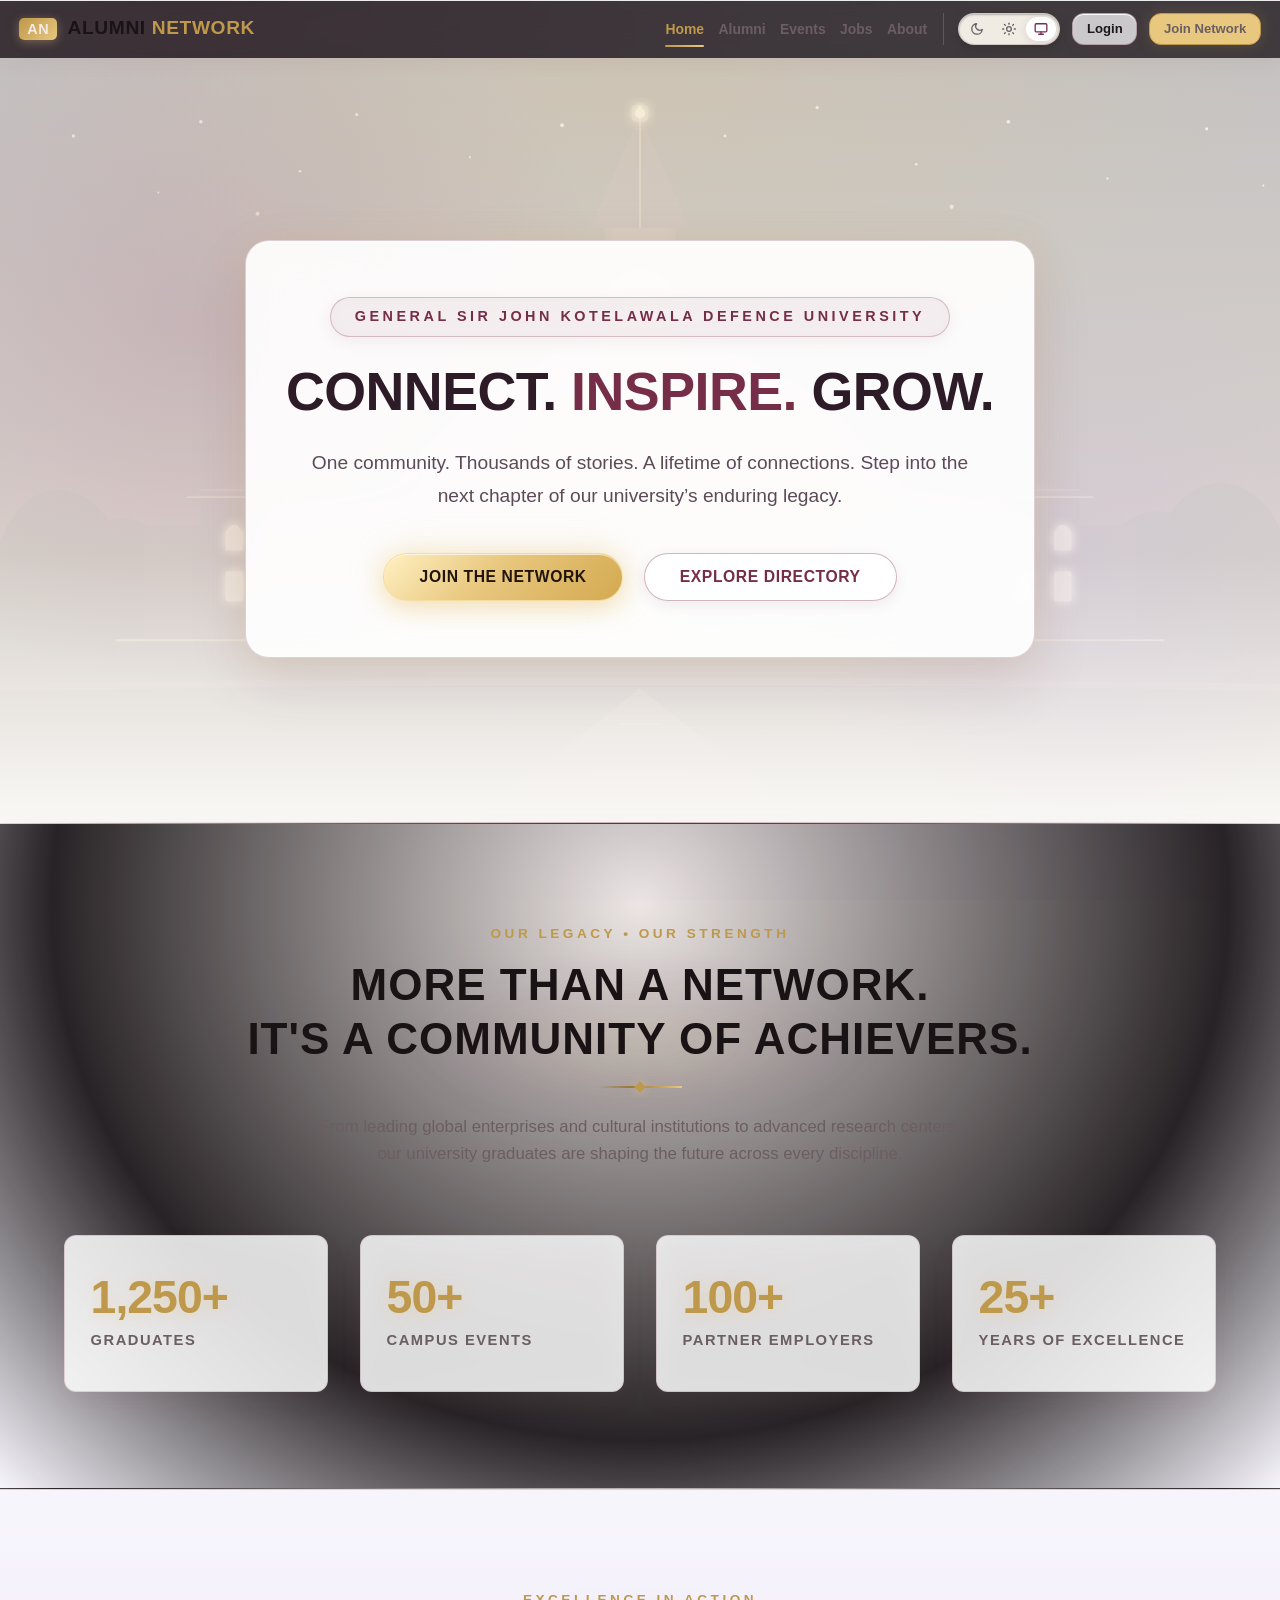
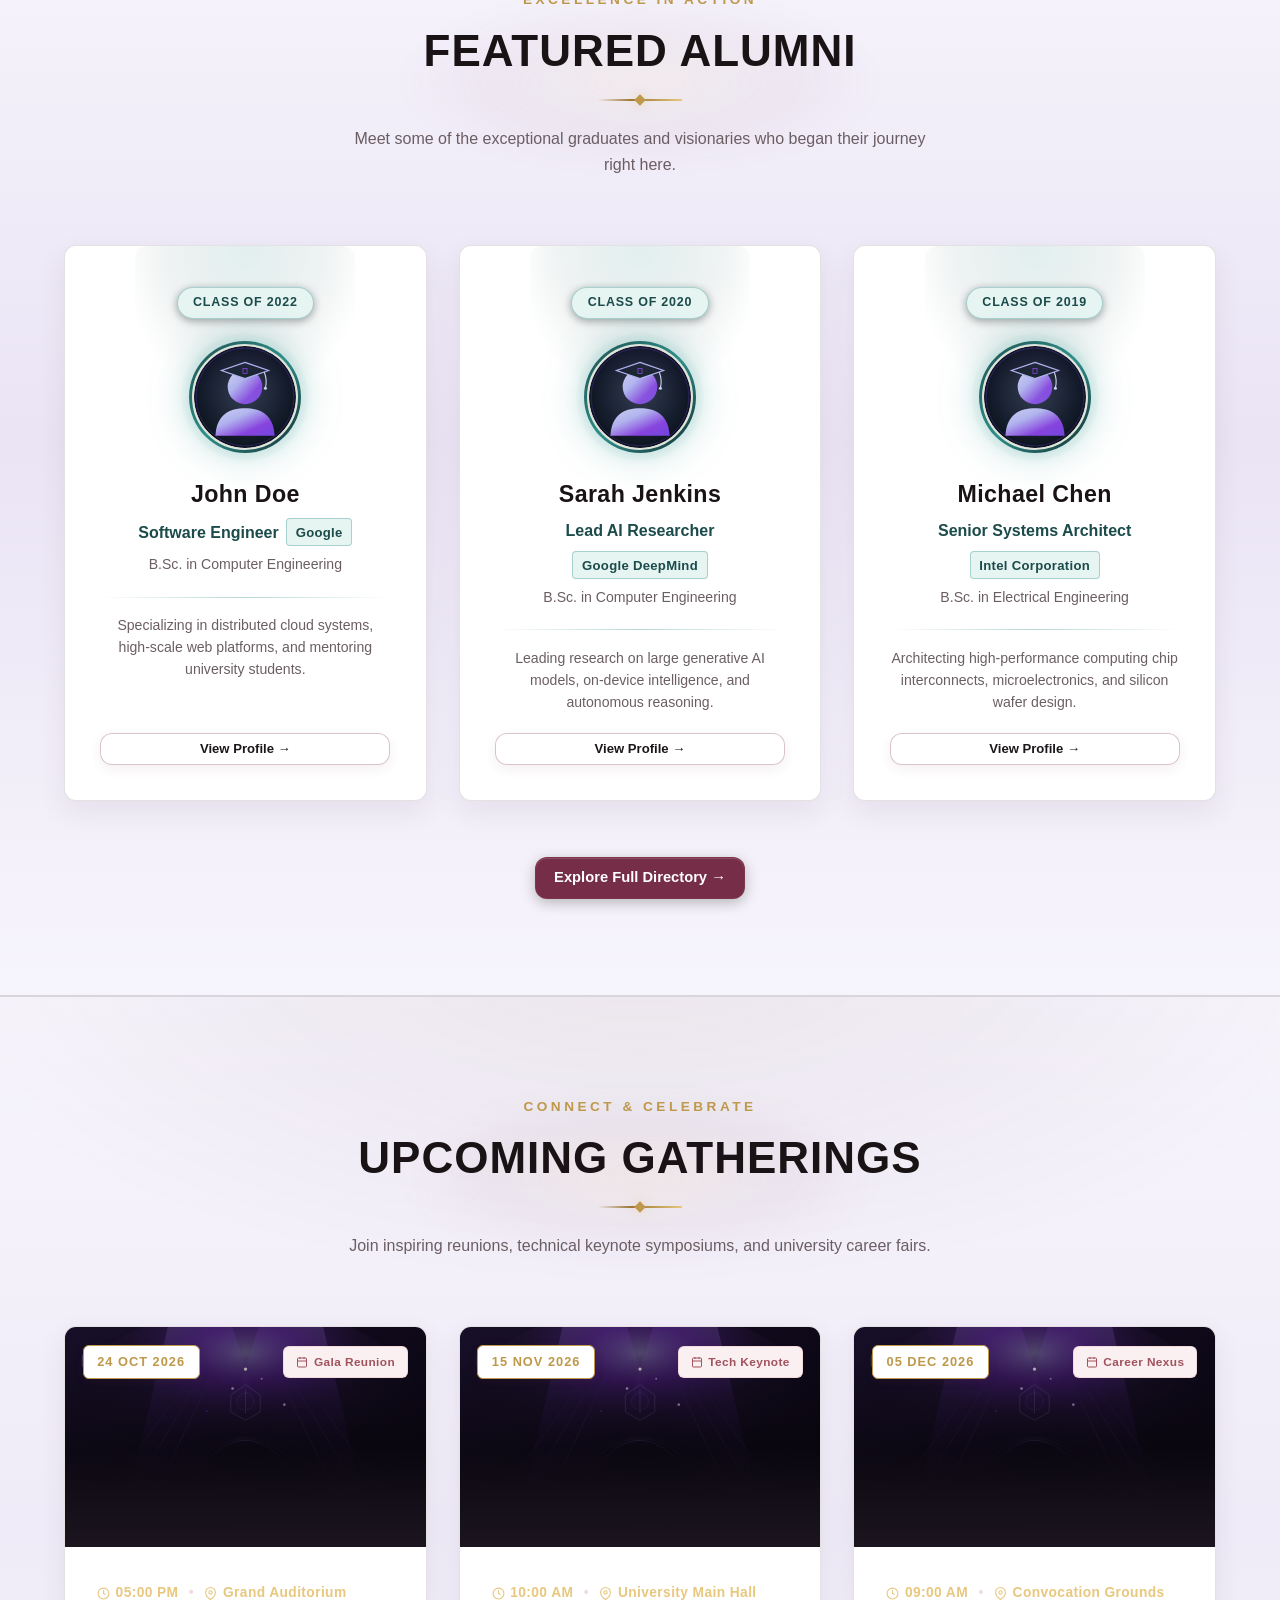
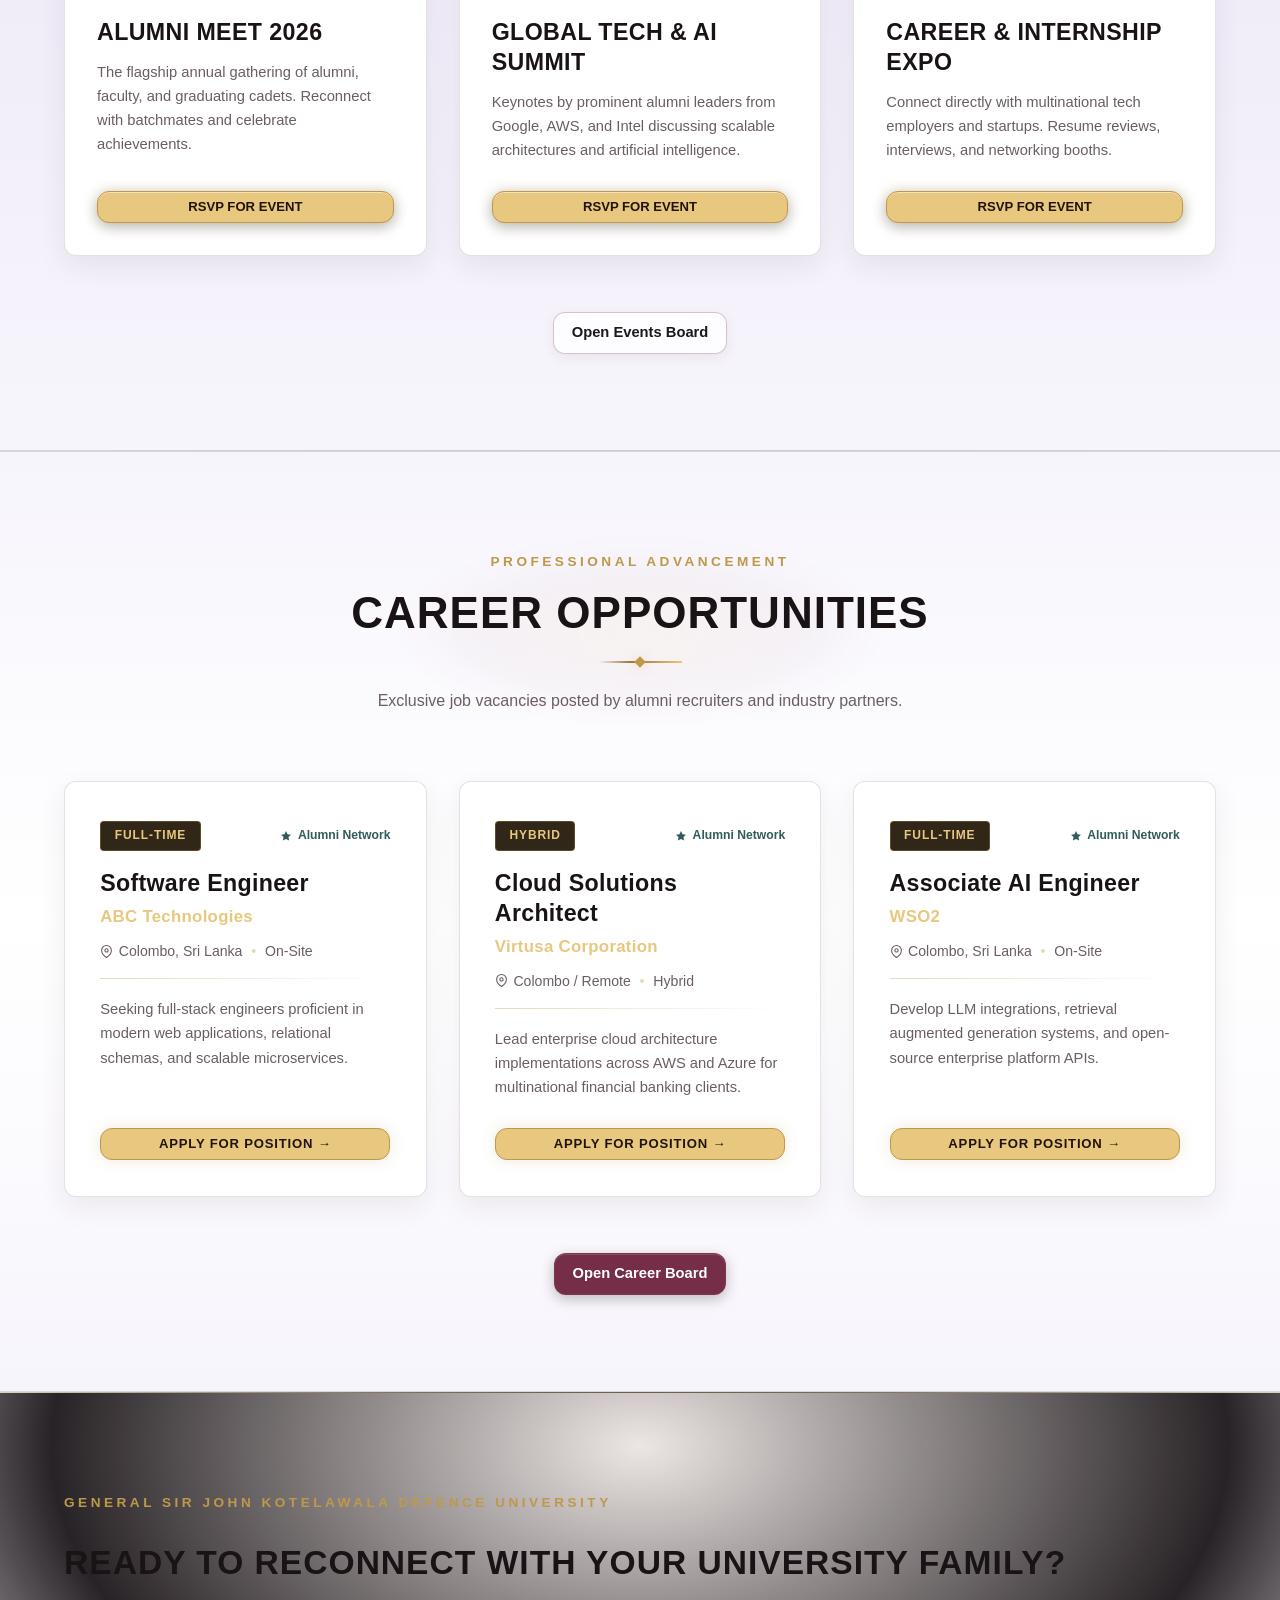
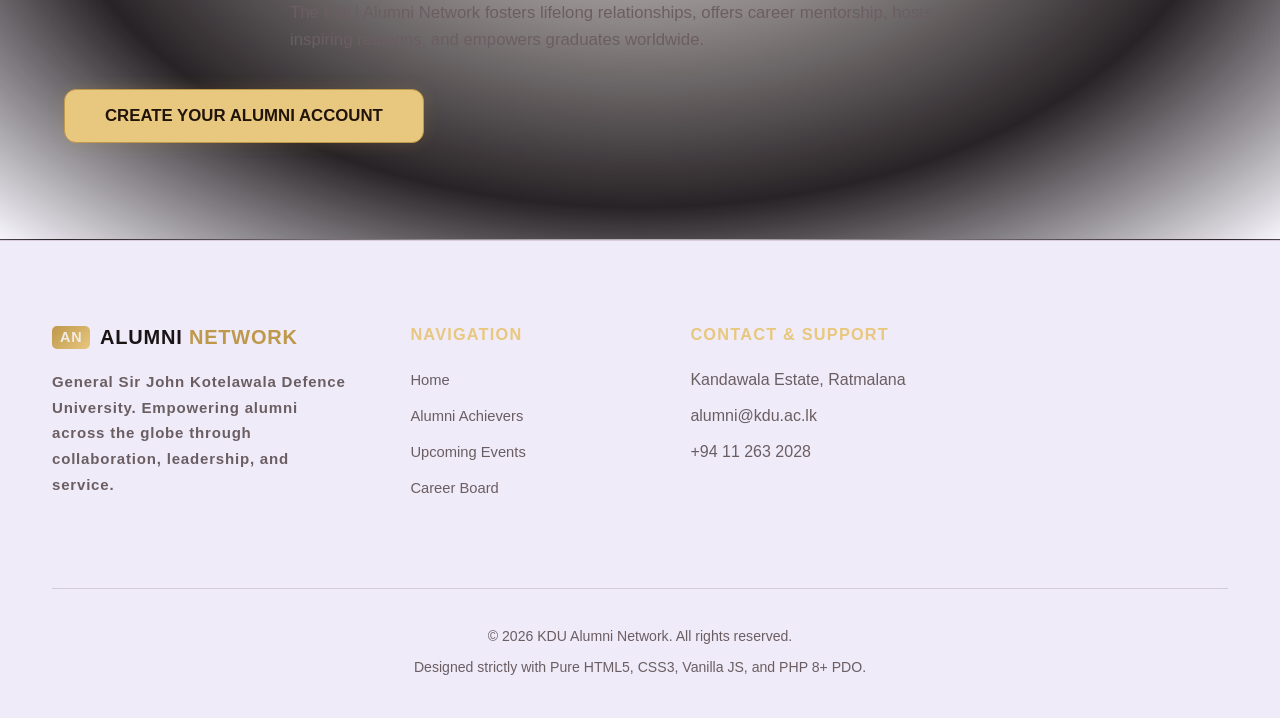
==== commit a8a1251d: "feat(showcase): activate fast cinematic loader and sync v=9.0 cache busters across new-update-theeks" ====
--- a/index.html
+++ b/index.html
@@ -14,8 +14,8 @@
     <link rel="shortcut icon" href="./favicon.ico">
     <link rel="apple-touch-icon" sizes="180x180" href="./assets/apple-touch-icon.png">
     <!-- Master Theme Stylesheets -->
-    <link rel="stylesheet" href="./assets/css/theme.css">
-    <link rel="stylesheet" href="./assets/css/style.css?v=6.0">
+    <link rel="stylesheet" href="./assets/css/theme.css?v=9.0">
+    <link rel="stylesheet" href="./assets/css/style.css?v=9.0">
     <style>
         /* Standalone Showcase Modal Enhancements */
         .modal-overlay {
@@ -635,7 +635,7 @@
     </div>
 
     <!-- Vanilla Scripts -->
-    <script src="./assets/js/main.js?v=4.2"></script>
+    <script src="./assets/js/main.js?v=9.0"></script>
     <script>
         function openLoginModal() {
             document.getElementById('loginModal').style.display = 'flex';
--- a/assets/css/theme.css
+++ b/assets/css/theme.css
@@ -8,77 +8,155 @@
    1. MASTER THEME TOKENS
    ------------------------------------------------------------ */
 
-/* Default / Dark Theme Identity */
+/* Default / Dark Theme Identity (Royal Burgundy Luxe, Champagne Gold & Liquid Glass) */
 :root,
 [data-theme="dark"] {
     color-scheme: dark;
 
-    /* Backgrounds */
-    --page-bg: #080510;
-    --page-bg-secondary: #10091D;
-    --page-bg-tertiary: #130D20;
-    --bg-color: #080510;
-    --bg-dark: #05030A;
-    --bg-secondary: #10091D;
-
-    /* Surfaces */
-    --surface-bg: #1B1230;
-    --surface-color: #1B1230;
-    --surface-dark: #10091D;
-    --surface-elevated: #241735;
-    --card-bg: rgba(36, 23, 61, 0.52);
-
-    /* Text */
-    --text-primary: #F8F7FC;
-    --text-secondary: #B9B2C9;
-    --text-muted: #8F859F;
-    --text-muted-light: #B9B2C9;
-    --text-color: #F8F7FC;
-    --text-main: #F8F7FC;
+    /* Atmospheric backgrounds */
+    --bg-color: #100810;
+    --bg-dark: #09060B;
+    --bg-secondary: #1A101B;
+
+    /* Layered surfaces */
+    --surface-color: #211721;
+    --surface-dark: #150F17;
+    --surface-elevated: #30202E;
+
+    /* Royal burgundy */
+    --primary-color: #762D48;
+    --primary-dark: #451629;
+    --primary-light: #98415F;
+    --secondary-color: #B65B78;
+
+    /* Champagne gold */
+    --accent-color: #E8C77E;
+    --accent-light: #F5DDA0;
+    --accent-dark: #BE984B;
+
+    /* Creative secondary accents */
+    --rose-accent: #F0A6B8;
+    --violet-accent: #B9A0FF;
+
+    /* Supporting alias mappings */
+    --rose-color: #F0A6B8;
+    --rose-bg: #2A1520;
+    --violet-color: #B9A0FF;
+    --copper-color: #E8A87C;
+    --copper-bg: #2E1B15;
+    --teal-color: #4AAFA8;
+    --teal-light: #82D7D0;
+    --teal-dark: #1E5552;
+    --teal-bg: #142F30;
+
+    /* Typography */
+    --text-color: #F6EDF1;
+    --text-main: #F6EDF1;
     --text-light: #FFFFFF;
-
-    /* Primary & Brand Accents */
-    --accent-purple: #7C3AED;
-    --accent-violet: #9333EA;
-    --accent-color: #7C3AED;
-    --accent-light: #C4B5FD;
-    --accent-dark: #9333EA;
-    --primary-color: #7C3AED;
-    --primary-dark: #5B21B6;
-    --primary-light: #9333EA;
-    --secondary-color: #6D28D9;
-    --pale-highlight: #E9D5FF;
-    --lavender-soft: #C4B5FD;
+    --text-muted: #BBAAB6;
+    --text-muted-light: #D9C9D2;
+    --text-on-gold: #21140B;
+    --text-on-teal: #051A18;
 
     /* Borders */
-    --border-color: rgba(196, 181, 253, 0.16);
-    --border-gold: rgba(196, 181, 253, 0.22);
-    --border-dark: rgba(196, 181, 253, 0.14);
-
-    /* Glass Tokens */
-    --glass-bg: rgba(36, 23, 61, 0.52);
-    --glass-bg-subtle: rgba(23, 14, 42, 0.50);
-    --glass-bg-elevated: rgba(36, 23, 61, 0.65);
-    --glass-border: rgba(196, 181, 253, 0.24);
-    --glass-border-light: rgba(196, 181, 253, 0.38);
-    --glass-shadow: 0 18px 40px rgba(0, 0, 0, 0.55), 0 0 24px rgba(124, 58, 237, 0.12), inset 0 1px 0 rgba(255, 255, 255, 0.15);
-    --glass-hover-shadow: 0 24px 50px rgba(0, 0, 0, 0.75), 0 0 35px rgba(124, 58, 237, 0.30), inset 0 1px 0 rgba(255, 255, 255, 0.25);
-    --card-shadow: 0 16px 36px rgba(0, 0, 0, 0.65);
-    --card-hover-shadow: 0 24px 50px rgba(0, 0, 0, 0.8), 0 0 30px rgba(124, 58, 237, 0.25);
+    --border-color: #45303F;
+    --border-gold: rgba(232, 199, 126, 0.36);
+    --border-teal: rgba(130, 215, 208, 0.35);
+    --border-dark: rgba(255, 255, 255, 0.08);
+
+    /* Status & Alerts */
+    --success-color: #83D6A6;
+    --success-bg: #172A20;
+    --warning-color: #F5DDA0;
+    --warning-bg: #302719;
+    --danger-color: #FF9CA5;
+    --danger-bg: #35191F;
+    --info-color: #A6D8FA;
+    --info-bg: #172733;
+    --disabled-color: #968992;
+    --disabled-bg: #261D25;
+
+    /* UI Measurements & Shadows */
+    --border-radius: 12px;
+    --card-shadow: 0 12px 32px rgba(0, 0, 0, 0.30);
+    --card-hover-shadow: 0 18px 42px rgba(0, 0, 0, 0.42);
+    --gold-glow: 0 0 20px rgba(232, 199, 126, 0.18);
+    --rose-glow: 0 0 20px rgba(240, 166, 184, 0.18);
+    --violet-glow: 0 0 20px rgba(185, 160, 255, 0.16);
+
+    /* Atmospheric ambient background gradients (Royal Burgundy Luxe) */
+    --ambient-burgundy: radial-gradient(ellipse at 15% 0%, rgba(118, 45, 72, 0.28), transparent 55%);
+    --ambient-violet: radial-gradient(ellipse at 88% 85%, rgba(185, 160, 255, 0.08), transparent 45%);
+    --ambient-rose: radial-gradient(ellipse at 80% 12%, rgba(240, 166, 184, 0.08), transparent 40%);
+    --ambient-gold: radial-gradient(ellipse at 50% -10%, rgba(232, 199, 126, 0.08), transparent 45%);
+    --hero-gradient: linear-gradient(145deg, rgba(69, 22, 41, 0.75) 0%, rgba(118, 45, 72, 0.55) 45%, rgba(16, 8, 16, 0.85) 100%);
+    --gold-hairline: linear-gradient(90deg, transparent, rgba(232, 199, 126, 0.6), transparent);
+
+    /* Primary champagne-gold button */
+    --btn-primary-bg: #E8C77E;
+    --btn-primary-hover: #F5DDA0;
+    --btn-primary-text: #21140B;
+
+    /* Secondary burgundy button */
+    --btn-secondary-bg: #762D48;
+    --btn-secondary-hover: #98415F;
+    --btn-secondary-text: #FFFFFF;
+
+    /* Translucent glass button */
+    --btn-glass-bg: rgba(48, 32, 46, 0.72);
+    --btn-glass-hover: rgba(118, 45, 72, 0.72);
+    --btn-glass-text: #F6EDF1;
+    --btn-glass-border: rgba(246, 237, 241, 0.16);
+
+    /* Legacy Mappings & Structural Tokens */
+    --page-bg: var(--bg-color);
+    --page-bg-secondary: var(--bg-secondary);
+    --page-bg-tertiary: var(--surface-elevated);
+    --surface-bg: var(--surface-color);
+    --main-container: var(--surface-color);
+    --card-bg: var(--surface-color);
+    --text-primary: var(--text-color);
+    --text-secondary: var(--text-muted);
+    --near-black: var(--bg-dark);
+    --deep-burgundy: var(--primary-color);
+    --burgundy-surface: var(--surface-color);
+    --gold-main: var(--accent-color);
+    --gold-muted: var(--accent-dark);
+    --gold-highlight: var(--accent-light);
+    --pale-highlight: var(--accent-light);
+    --warm-white: var(--text-color);
+    --purple-glow: var(--gold-glow);
+
+    /* Glass Tokens & Elevation Tiers */
+    --glass-bg: rgba(48, 32, 46, 0.68);
+    --glass-bg-primary: rgba(118, 45, 72, 0.48);
+    --glass-bg-teal: rgba(30, 85, 82, 0.52);
+    --glass-border: rgba(246, 237, 241, 0.13);
+    --glass-border-gold: rgba(232, 199, 126, 0.42);
+    --glass-highlight: rgba(255, 255, 255, 0.08);
+    --glass-blur-sm: blur(12px) saturate(140%);
+    --glass-blur-md: blur(16px) saturate(160%);
+    --glass-blur-lg: blur(24px) saturate(175%);
+    --glass-blur: 16px;
+    --glass-shadow: var(--card-shadow);
+    --glass-hover-shadow: var(--card-hover-shadow);
+    --glass-modal-bg: linear-gradient(155deg, rgba(33, 23, 33, 0.96) 0%, rgba(16, 8, 16, 0.98) 100%);
+    --glass-modal-shadow: 0 28px 75px rgba(0, 0, 0, 0.85), 0 0 45px rgba(232, 199, 126, 0.25), inset 0 1px 0 rgba(255, 255, 255, 0.22);
+    --glass-gleam: linear-gradient(180deg, rgba(255, 255, 255, 0.08) 0%, rgba(232, 199, 126, 0.03) 45%, transparent 100%);
 
     /* Form & Input Tokens */
-    --input-bg: rgba(19, 13, 32, 0.72);
-    --input-text: #F8F7FC;
-    --input-border: rgba(196, 181, 253, 0.20);
-    --input-placeholder: #8F859F;
+    --input-bg: var(--surface-dark);
+    --input-text: var(--text-color);
+    --input-border: var(--border-color);
+    --input-placeholder: var(--text-muted);
 
     /* Theme Switcher Segmented Control */
-    --switcher-bg: rgba(23, 14, 42, 0.75);
-    --switcher-border: rgba(196, 181, 253, 0.24);
-    --switcher-text: #B9B2C9;
-    --switcher-active-bg: linear-gradient(135deg, rgba(124, 58, 237, 0.90) 0%, rgba(147, 51, 234, 0.85) 100%);
-    --switcher-active-text: #FFFFFF;
-    --switcher-active-shadow: 0 2px 10px rgba(124, 58, 237, 0.45), inset 0 1px 0 rgba(255, 255, 255, 0.25);
+    --switcher-bg: var(--surface-dark);
+    --switcher-border: var(--border-gold);
+    --switcher-text: var(--text-muted);
+    --switcher-active-bg: linear-gradient(135deg, var(--primary-color) 0%, var(--surface-color) 100%);
+    --switcher-active-text: var(--accent-light);
+    --switcher-active-shadow: 0 2px 10px rgba(0, 0, 0, 0.5), inset 0 1px 0 rgba(232, 199, 126, 0.35);
 }
 
 /* Polished Coordinated Light Theme */
@@ -86,71 +164,112 @@
     color-scheme: light;
 
     /* Backgrounds */
-    --page-bg: #F7F5FC;
-    --page-bg-secondary: #EFEBF8;
-    --page-bg-tertiary: #E6E0F3;
-    --bg-color: #F7F5FC;
-    --bg-dark: #EFEBF8;
-    --bg-secondary: #EAE5F5;
+    --page-bg: #FAF6F8;
+    --page-bg-secondary: #F2EBF0;
+    --page-bg-tertiary: #E8DEE5;
+    --bg-color: #FAF6F8;
+    --bg-dark: #F2EBF0;
+    --bg-secondary: #E8DEE5;
 
     /* Surfaces */
     --surface-bg: #FFFFFF;
     --surface-color: #FFFFFF;
-    --surface-dark: #F3EFFB;
+    --surface-dark: #F5EEF3;
     --surface-elevated: #FFFFFF;
-    --card-bg: rgba(255, 255, 255, 0.84);
+    --card-bg: rgba(255, 255, 255, 0.92);
 
     /* Text */
-    --text-primary: #211632;
-    --text-secondary: #625773;
-    --text-muted: #625773;
-    --text-muted-light: #4A3E5C;
-    --text-color: #211632;
-    --text-main: #211632;
-    --text-light: #180D29;
-
-    /* Primary & Brand Accents (Preserved Purple Identity) */
-    --accent-purple: #7C3AED;
-    --accent-violet: #9333EA;
-    --accent-color: #7C3AED;
-    --accent-light: #6D28D9;
-    --accent-dark: #5B21B6;
-    --primary-color: #7C3AED;
-    --primary-dark: #5B21B6;
-    --primary-light: #9333EA;
-    --secondary-color: #6D28D9;
-    --pale-highlight: #7C3AED;
-    --lavender-soft: #6D28D9;
+    --text-primary: #1C121A;
+    --text-secondary: #6E5C69;
+    --text-muted: #6E5C69;
+    --text-muted-light: #52424D;
+    --text-color: #1C121A;
+    --text-main: #1C121A;
+    --text-light: #1C121A;
+    --text-on-gold: #21140B;
+    --text-on-teal: #051A18;
+
+    /* Primary & Brand Accents */
+    --accent-color: #BE984B;
+    --accent-light: #E8C77E;
+    --accent-dark: #9A742F;
+    --primary-color: #762D48;
+    --primary-dark: #451629;
+    --primary-light: #98415F;
+    --secondary-color: #B65B78;
+    --pale-highlight: #BE984B;
+    --rose-accent: #C24D6E;
+    --rose-color: #C24D6E;
+    --rose-bg: #FDF0F3;
+    --violet-accent: #785AC4;
+    --violet-color: #785AC4;
+    --copper-color: #A85A2A;
+    --copper-bg: #FAF0E8;
 
     /* Borders */
-    --border-color: rgba(91, 63, 130, 0.16);
-    --border-gold: rgba(124, 58, 237, 0.22);
-    --border-dark: rgba(91, 63, 130, 0.22);
-
-    /* Light Glass Tokens */
-    --glass-bg: rgba(255, 255, 255, 0.82);
-    --glass-bg-subtle: rgba(255, 255, 255, 0.70);
-    --glass-bg-elevated: rgba(255, 255, 255, 0.94);
-    --glass-border: rgba(124, 58, 237, 0.16);
-    --glass-border-light: rgba(124, 58, 237, 0.28);
-    --glass-shadow: 0 12px 32px rgba(91, 63, 130, 0.08), 0 2px 6px rgba(0, 0, 0, 0.04), inset 0 1px 0 rgba(255, 255, 255, 0.90);
-    --glass-hover-shadow: 0 18px 44px rgba(91, 63, 130, 0.14), 0 0 25px rgba(124, 58, 237, 0.15), inset 0 1px 0 rgba(255, 255, 255, 1);
-    --card-shadow: 0 12px 30px rgba(91, 63, 130, 0.08), 0 2px 6px rgba(0, 0, 0, 0.04);
-    --card-hover-shadow: 0 18px 42px rgba(91, 63, 130, 0.14), 0 0 22px rgba(124, 58, 237, 0.16);
+    --border-color: rgba(69, 48, 63, 0.16);
+    --border-gold: rgba(190, 152, 75, 0.35);
+    --border-dark: rgba(69, 48, 63, 0.22);
+
+    /* Status Colors */
+    --success-color: #267B4E;
+    --success-bg: #EAF7EE;
+    --warning-color: #9A742F;
+    --warning-bg: #FDF7E5;
+    --danger-color: #D6394A;
+    --danger-bg: #FDECEF;
+    --info-color: #22709E;
+    --info-bg: #E8F4FA;
+    --disabled-color: #968992;
+    --disabled-bg: #E8DEE5;
+
+    /* Buttons in Light Mode */
+    --btn-primary-bg: #E8C77E;
+    --btn-primary-hover: #F5DDA0;
+    --btn-primary-text: #21140B;
+    --btn-secondary-bg: #762D48;
+    --btn-secondary-hover: #98415F;
+    --btn-secondary-text: #FFFFFF;
+    --btn-glass-bg: rgba(255, 255, 255, 0.88);
+    --btn-glass-hover: rgba(118, 45, 72, 0.12);
+    --btn-glass-text: #1C121A;
+    --btn-glass-border: rgba(69, 48, 63, 0.18);
+
+    /* Light Glass Tokens & Elevation Tiers */
+    --glass-bg: rgba(255, 255, 255, 0.88);
+    --glass-bg-subtle: rgba(255, 255, 255, 0.72);
+    --glass-bg-elevated: rgba(255, 255, 255, 0.96);
+    --glass-border: rgba(59, 43, 54, 0.14);
+    --glass-border-light: rgba(59, 43, 54, 0.22);
+    --glass-border-gold: rgba(180, 147, 69, 0.32);
+    --glass-border-highlight: rgba(255, 255, 255, 0.95);
+    --glass-blur-sm: blur(12px) saturate(160%);
+    --glass-blur-md: blur(18px) saturate(175%);
+    --glass-blur-lg: blur(24px) saturate(190%);
+    --glass-blur: 14px;
+    --glass-shadow: 0 10px 30px rgba(59, 43, 54, 0.08);
+    --glass-hover-shadow: 0 16px 38px rgba(59, 43, 54, 0.14);
+    --card-shadow: 0 10px 28px rgba(59, 43, 54, 0.08);
+    --card-hover-shadow: 0 16px 38px rgba(59, 43, 54, 0.14);
+    --gold-glow: 0 0 16px rgba(180, 147, 69, 0.20);
+    --teal-glow: 0 0 16px rgba(47, 143, 138, 0.18);
+    --glass-modal-bg: rgba(255, 255, 255, 0.96);
+    --glass-modal-shadow: 0 26px 65px rgba(59, 43, 54, 0.18), inset 0 1px 0 rgba(255, 255, 255, 1);
+    --glass-gleam: linear-gradient(180deg, rgba(255, 255, 255, 0.45) 0%, rgba(255, 255, 255, 0.12) 50%, transparent 100%);
 
     /* Form & Input Tokens */
-    --input-bg: rgba(255, 255, 255, 0.92);
-    --input-text: #211632;
-    --input-border: rgba(124, 58, 237, 0.20);
-    --input-placeholder: #8F859F;
+    --input-bg: #FFFFFF;
+    --input-text: #1A1315;
+    --input-border: rgba(59, 43, 54, 0.22);
+    --input-placeholder: #6B5E63;
 
     /* Theme Switcher Segmented Control */
-    --switcher-bg: rgba(239, 235, 248, 0.90);
-    --switcher-border: rgba(124, 58, 237, 0.20);
-    --switcher-text: #625773;
+    --switcher-bg: #F0ECE4;
+    --switcher-border: rgba(59, 43, 54, 0.18);
+    --switcher-text: #6B5E63;
     --switcher-active-bg: #FFFFFF;
-    --switcher-active-text: #7C3AED;
-    --switcher-active-shadow: 0 2px 8px rgba(91, 63, 130, 0.16), 0 0 0 1px rgba(124, 58, 237, 0.14);
+    --switcher-active-text: #762D48;
+    --switcher-active-shadow: 0 2px 8px rgba(59, 43, 54, 0.12);
 }
 
 /* ------------------------------------------------------------
@@ -220,7 +339,7 @@
 }
 
 .theme-option:focus-visible {
-    box-shadow: 0 0 0 2px var(--accent-purple);
+    box-shadow: 0 0 0 2px var(--teal-light);
 }
 
 .theme-option.active,
@@ -275,35 +394,37 @@
 }
 
 [data-theme="light"] body::before {
-    background: radial-gradient(circle, rgba(147, 51, 234, 0.12) 0%, rgba(124, 58, 237, 0.05) 50%, transparent 70%);
+    background: radial-gradient(circle, rgba(232, 199, 126, 0.12) 0%, rgba(118, 45, 72, 0.05) 50%, transparent 70%);
 }
 
 [data-theme="light"] body::after {
-    background: radial-gradient(circle, rgba(124, 58, 237, 0.10) 0%, rgba(147, 51, 234, 0.04) 50%, transparent 75%);
+    background: radial-gradient(circle, rgba(118, 45, 72, 0.10) 0%, rgba(232, 199, 126, 0.04) 50%, transparent 75%);
 }
 
 /* Navigation Bars */
 [data-theme="light"] .navbar,
 [data-theme="light"] .site-header {
-    background-color: rgba(247, 245, 252, 0.82);
+    background-color: rgba(23, 18, 22, 0.82);
     backdrop-filter: blur(20px) saturate(180%);
     -webkit-backdrop-filter: blur(20px) saturate(180%);
     color: var(--text-primary);
-    border-bottom: 1px solid rgba(124, 58, 237, 0.14);
-    box-shadow: 0 4px 20px rgba(91, 63, 130, 0.06), inset 0 1px 0 rgba(255, 255, 255, 0.9);
+    border-bottom: 1px solid rgba(118, 45, 72, 0.14);
+    box-shadow: 0 4px 20px rgba(118, 45, 72, 0.06), inset 0 1px 0 rgba(255, 255, 255, 0.9);
 }
 
 [data-theme="light"] .navbar.scrolled,
 [data-theme="light"] .site-header.scrolled {
     background-color: rgba(255, 255, 255, 0.92);
-    border-bottom-color: rgba(124, 58, 237, 0.22);
-    box-shadow: 0 8px 24px rgba(91, 63, 130, 0.10), inset 0 1px 0 rgba(255, 255, 255, 1);
+    border-bottom-color: rgba(118, 45, 72, 0.22);
+    box-shadow: 0 8px 24px rgba(118, 45, 72, 0.10), inset 0 1px 0 rgba(255, 255, 255, 1);
 }
 
 [data-theme="light"] .logo,
+[data-theme="light"] .logo:hover,
 [data-theme="light"] .navbar-title,
 [data-theme="light"] .brand {
     color: var(--text-primary);
+    text-decoration: none;
 }
 
 [data-theme="light"] .nav-link,
@@ -315,18 +436,18 @@
 [data-theme="light"] .nav-link:hover,
 [data-theme="light"] .site-header nav a:hover,
 [data-theme="light"] nav a:hover {
-    color: var(--accent-purple);
+    color: var(--accent-color);
 }
 
 [data-theme="light"] .nav-link.active,
 [data-theme="light"] .site-header nav a.active-nav,
 [data-theme="light"] nav a.active {
-    color: var(--accent-purple);
+    color: var(--accent-color);
 }
 
 /* Sections on Homepage */
 [data-theme="light"] .section-dark {
-    background: radial-gradient(ellipse at 50% 12%, rgba(124, 58, 237, 0.08) 0%, rgba(239, 235, 248, 0.95) 65%, #F7F5FC 100%);
+    background: radial-gradient(ellipse at 50% 12%, rgba(84, 25, 35, 0.08) 0%, rgba(28, 23, 26, 0.95) 65%, #F7F5FC 100%);
     color: var(--text-primary);
     border-top: 1px solid var(--border-color);
     border-bottom: 1px solid var(--border-color);
@@ -342,7 +463,7 @@
 
 [data-theme="light"] .section-events {
     background: 
-        radial-gradient(ellipse 90% 50% at 50% -5%, rgba(124, 58, 237, 0.08) 0%, transparent 65%),
+        radial-gradient(ellipse 90% 50% at 50% -5%, rgba(84, 25, 35, 0.08) 0%, transparent 65%),
         linear-gradient(180deg, #F7F5FC 0%, #EFEBF8 50%, #F7F5FC 100%);
     border-top: 1px solid var(--border-color);
     border-bottom: 1px solid var(--border-color);
@@ -366,37 +487,73 @@
 }
 
 [data-theme="light"] .section-header::before {
-    background: radial-gradient(ellipse, rgba(147, 51, 234, 0.10) 0%, rgba(124, 58, 237, 0.04) 50%, transparent 75%);
+    background: radial-gradient(ellipse, rgba(232, 199, 126, 0.10) 0%, rgba(118, 45, 72, 0.04) 50%, transparent 75%);
 }
 
 /* Hero Section */
 [data-theme="light"] .hero {
     background:
-        radial-gradient(ellipse at 50% 25%, rgba(124, 58, 237, 0.12) 0%, rgba(247, 245, 252, 0.92) 65%, #F7F5FC 100%),
-        linear-gradient(180deg, rgba(247, 245, 252, 0.85) 0%, rgba(239, 235, 248, 0.95) 75%, #F7F5FC 100%),
+        radial-gradient(ellipse 900px 500px at 50% 0%, rgba(232, 199, 126, 0.22) 0%, transparent 70%),
+        radial-gradient(ellipse 700px 600px at 15% 35%, rgba(152, 65, 95, 0.16) 0%, transparent 60%),
+        radial-gradient(ellipse 650px 550px at 85% 65%, rgba(185, 160, 255, 0.12) 0%, transparent 50%),
+        linear-gradient(180deg, rgba(250, 248, 245, 0.78) 0%, rgba(240, 236, 228, 0.88) 65%, #FAF8F5 100%),
         url("../images/campus-hero.svg") center/cover no-repeat;
-    color: var(--text-primary);
+    background-color: #FAF8F5;
+    color: #2D1B28;
+}
+
+[data-theme="light"] .hero::before {
+    background: radial-gradient(circle at 50% 12%, rgba(232, 199, 126, 0.22) 0%, transparent 65%);
+}
+
+[data-theme="light"] .hero::after {
+    background: linear-gradient(90deg, transparent 0%, rgba(118, 45, 72, 0.35) 50%, transparent 100%);
+    box-shadow: 0 -1px 8px rgba(118, 45, 72, 0.15);
 }
 
 [data-theme="light"] .hero-content {
-    background: rgba(255, 255, 255, 0.88);
-    border: 1px solid rgba(124, 58, 237, 0.20);
-    box-shadow: 0 25px 65px rgba(91, 63, 130, 0.10), 0 0 40px rgba(124, 58, 237, 0.08), inset 0 1px 0 rgba(255, 255, 255, 1);
+    background: rgba(255, 255, 255, 0.92);
+    backdrop-filter: blur(20px) saturate(160%);
+    -webkit-backdrop-filter: blur(20px) saturate(160%);
+    border: 1px solid rgba(118, 45, 72, 0.22);
+    box-shadow: 
+        0 24px 60px rgba(74, 28, 45, 0.12), 
+        0 0 35px rgba(232, 199, 126, 0.18), 
+        inset 0 1px 0 rgba(255, 255, 255, 1);
 }
 
 [data-theme="light"] .hero-title {
-    color: var(--text-primary);
+    color: #2D1B28;
+}
+
+[data-theme="light"] .hero-title .highlight-gold {
+    color: var(--primary-color);
 }
 
 [data-theme="light"] .hero-description {
-    color: var(--text-secondary);
+    color: #5C4A57;
+    text-shadow: none;
 }
 
 [data-theme="light"] .hero-subtitle-tag {
-    background: rgba(124, 58, 237, 0.10);
-    color: var(--accent-purple);
-    border-color: rgba(124, 58, 237, 0.25);
-    box-shadow: 0 4px 16px rgba(124, 58, 237, 0.12);
+    background: rgba(118, 45, 72, 0.08);
+    color: #762D48;
+    border: 1px solid rgba(118, 45, 72, 0.25);
+    box-shadow: 0 4px 16px rgba(118, 45, 72, 0.08);
+}
+
+[data-theme="light"] .hero .btn-outline-light {
+    background: rgba(255, 255, 255, 0.85);
+    border: 1px solid rgba(118, 45, 72, 0.35);
+    color: #762D48;
+    box-shadow: 0 4px 14px rgba(74, 28, 45, 0.08);
+}
+
+[data-theme="light"] .hero .btn-outline-light:hover {
+    background: #762D48;
+    border-color: #762D48;
+    color: #FFFFFF;
+    box-shadow: 0 8px 22px rgba(118, 45, 72, 0.25);
 }
 
 /* Cards (Alumni, Events, Jobs) */
@@ -416,7 +573,7 @@
 [data-theme="light"] .event-card:hover,
 [data-theme="light"] .job-card:hover,
 [data-theme="light"] .alumni-card:hover {
-    border-color: rgba(124, 58, 237, 0.35);
+    border-color: rgba(84, 25, 35, 0.35);
     box-shadow: var(--card-hover-shadow);
 }
 
@@ -431,11 +588,32 @@
 }
 
 [data-theme="light"] .job-hero-company {
-    color: var(--accent-purple);
+    color: var(--accent-color);
+}
+
+[data-theme="light"] .alumni-skill-badge {
+    background: rgba(84, 25, 35, 0.08);
+    color: #1C171A;
+    border-color: rgba(84, 25, 35, 0.2);
+}
+
+[data-theme="light"] .job-detail-hero {
+    background: linear-gradient(
+        140deg,
+        rgba(255, 255, 255, 0.94) 0%,
+        rgba(23, 18, 22, 0.90) 50%,
+        rgba(28, 23, 26, 0.88) 100%
+    );
+    border: 1px solid rgba(118, 45, 72, 0.25);
+    box-shadow:
+        inset 0 1px 0 rgba(255, 255, 255, 1),
+        inset 0 -1px 0 rgba(118, 45, 72, 0.08),
+        0 14px 36px rgba(118, 45, 72, 0.09),
+        0 0 20px rgba(118, 45, 72, 0.08);
 }
 
 [data-theme="light"] .job-detail-card h3 {
-    border-bottom-color: rgba(124, 58, 237, 0.16);
+    border-bottom-color: rgba(118, 45, 72, 0.2);
 }
 
 [data-theme="light"] .company-stat-value,
@@ -444,64 +622,64 @@
 }
 
 [data-theme="light"] .perks-list li {
-    background: rgba(124, 58, 237, 0.08);
-    border-color: rgba(124, 58, 237, 0.18);
+    background: rgba(118, 45, 72, 0.08);
+    border-color: rgba(118, 45, 72, 0.2);
 }
 
 [data-theme="light"] .job-details {
-    background: rgba(247, 245, 252, 0.92);
-    border-color: rgba(124, 58, 237, 0.16);
+    background: rgba(23, 18, 22, 0.92);
+    border-color: rgba(118, 45, 72, 0.2);
     color: var(--text-secondary);
 }
 
 [data-theme="light"] .liquid-glass-heading,
 [data-theme="light"] .section-heading {
-    background: linear-gradient(135deg, rgba(239, 235, 248, 0.92) 0%, rgba(255, 255, 255, 0.98) 100%);
-    border: 1px solid rgba(124, 58, 237, 0.22);
-    color: var(--accent-purple);
-    box-shadow: 0 4px 16px rgba(91, 63, 130, 0.08), inset 0 1px 0 rgba(255, 255, 255, 1);
+    background: linear-gradient(135deg, rgba(28, 23, 26, 0.92) 0%, rgba(255, 255, 255, 0.98) 100%);
+    border: 1px solid rgba(232, 199, 126, 0.25);
+    color: var(--accent-color);
+    box-shadow: 0 4px 16px rgba(118, 45, 72, 0.08), inset 0 1px 0 rgba(255, 255, 255, 1);
 }
 
 [data-theme="light"] .job-logo {
     background: linear-gradient(135deg, #EFEBF8 0%, #E0D7F5 100%);
-    color: var(--accent-purple);
-    box-shadow: 0 2px 6px rgba(91, 63, 130, 0.10);
+    color: var(--accent-color);
+    box-shadow: 0 2px 6px rgba(118, 45, 72, 0.10);
 }
 
 [data-theme="light"] .event-date-badge {
     background: #FFFFFF;
-    border-color: var(--accent-purple);
-    color: var(--accent-purple);
-    box-shadow: 0 2px 8px rgba(91, 63, 130, 0.10);
+    border-color: var(--accent-color);
+    color: var(--accent-color);
+    box-shadow: 0 2px 8px rgba(118, 45, 72, 0.10);
 }
 
 [data-theme="light"] .banner {
-    background: linear-gradient(135deg, #7C3AED 0%, #9333EA 100%);
+    background: linear-gradient(135deg, #1C171A 0%, #762D48 100%);
     color: #FFFFFF;
 }
 
 [data-theme="light"] .remote {
-    background-color: rgba(147, 51, 234, 0.10);
-    color: #7C3AED;
-    border: 1px solid rgba(124, 58, 237, 0.30);
+    background-color: rgba(232, 199, 126, 0.10);
+    color: #762D48;
+    border: 1px solid rgba(118, 45, 72, 0.30);
 }
 
 [data-theme="light"] .parttime {
-    background-color: rgba(124, 58, 237, 0.08);
-    color: #6D28D9;
-    border: 1px solid rgba(124, 58, 237, 0.25);
+    background-color: rgba(84, 25, 35, 0.08);
+    color: #1C171A;
+    border: 1px solid rgba(84, 25, 35, 0.25);
 }
 
 [data-theme="light"] .tabs {
-    background: rgba(239, 235, 248, 0.85);
-    border-color: rgba(124, 58, 237, 0.18);
+    background: rgba(28, 23, 26, 0.85);
+    border-color: rgba(84, 25, 35, 0.2);
 }
 
 [data-theme="light"] .search-bar input,
 [data-theme="light"] .search-bar select {
     background: #FFFFFF;
     color: var(--text-primary);
-    border: 1px solid rgba(124, 58, 237, 0.20);
+    border: 1px solid rgba(84, 25, 35, 0.25);
 }
 
 [data-theme="light"] .event-desc,
@@ -512,12 +690,12 @@
 
 [data-theme="light"] .stat-item {
     background: rgba(255, 255, 255, 0.85);
-    border: 1px solid rgba(124, 58, 237, 0.16);
-    box-shadow: 0 10px 24px rgba(91, 63, 130, 0.06);
+    border: 1px solid rgba(118, 45, 72, 0.16);
+    box-shadow: 0 10px 24px rgba(118, 45, 72, 0.06);
 }
 
 [data-theme="light"] .stat-number {
-    color: var(--accent-purple);
+    color: var(--accent-color);
 }
 
 [data-theme="light"] .stat-label {
@@ -528,23 +706,23 @@
 [data-theme="light"] .tab,
 [data-theme="light"] .tabs .tab {
     background: rgba(255, 255, 255, 0.80);
-    border: 1px solid rgba(124, 58, 237, 0.18);
+    border: 1px solid rgba(118, 45, 72, 0.18);
     color: var(--text-secondary);
-    box-shadow: 0 2px 8px rgba(91, 63, 130, 0.05);
+    box-shadow: 0 2px 8px rgba(118, 45, 72, 0.05);
 }
 
 [data-theme="light"] .tab:hover,
 [data-theme="light"] .tabs .tab:hover {
-    color: var(--accent-purple);
-    border-color: rgba(124, 58, 237, 0.35);
+    color: var(--accent-color);
+    border-color: rgba(118, 45, 72, 0.35);
 }
 
 [data-theme="light"] .tab.active,
 [data-theme="light"] .tabs .tab.active {
-    background: linear-gradient(135deg, rgba(124, 58, 237, 0.90) 0%, rgba(147, 51, 234, 0.82) 100%);
+    background: linear-gradient(135deg, rgba(118, 45, 72, 0.90) 0%, rgba(232, 199, 126, 0.82) 100%);
     color: #FFFFFF;
-    border-color: rgba(124, 58, 237, 0.40);
-    box-shadow: 0 4px 14px rgba(124, 58, 237, 0.30);
+    border-color: rgba(118, 45, 72, 0.40);
+    box-shadow: 0 4px 14px rgba(118, 45, 72, 0.30);
 }
 
 /* Forms & Inputs */
@@ -563,7 +741,7 @@
     background-color: var(--input-bg);
     color: var(--input-text);
     border: 1px solid var(--input-border);
-    box-shadow: inset 0 1px 2px rgba(91, 63, 130, 0.06);
+    box-shadow: inset 0 1px 2px rgba(118, 45, 72, 0.06);
 }
 
 [data-theme="light"] .form-control:focus,
@@ -572,8 +750,8 @@
 [data-theme="light"] textarea:focus,
 [data-theme="light"] select:focus {
     background-color: #FFFFFF;
-    border-color: var(--accent-purple);
-    box-shadow: 0 0 0 3px rgba(124, 58, 237, 0.16);
+    border-color: var(--accent-color);
+    box-shadow: 0 0 0 3px rgba(84, 25, 35, 0.16);
     color: #211632;
 }
 
@@ -587,8 +765,8 @@
 [data-theme="light"] .form-card,
 [data-theme="light"] .job-form-card {
     background: rgba(255, 255, 255, 0.90);
-    border: 1px solid rgba(124, 58, 237, 0.18);
-    box-shadow: 0 20px 50px rgba(91, 63, 130, 0.10);
+    border: 1px solid rgba(118, 45, 72, 0.18);
+    box-shadow: 0 20px 50px rgba(118, 45, 72, 0.10);
     color: var(--text-primary);
 }
 
@@ -602,19 +780,50 @@
 [data-theme="light"] .btn-outline-glass,
 [data-theme="light"] .btn-outline-gold {
     background: rgba(255, 255, 255, 0.75);
-    color: #6D28D9;
-    border: 1px solid rgba(124, 58, 237, 0.28);
-    box-shadow: 0 4px 12px rgba(91, 63, 130, 0.08), inset 0 1px 0 rgba(255, 255, 255, 0.90);
+    color: #1C171A;
+    border: 1px solid rgba(118, 45, 72, 0.28);
+    box-shadow: 0 4px 12px rgba(118, 45, 72, 0.08), inset 0 1px 0 rgba(255, 255, 255, 0.90);
 }
 
 [data-theme="light"] .btn-outline:hover,
 [data-theme="light"] .btn-outline-light:hover,
 [data-theme="light"] .btn-outline-glass:hover,
 [data-theme="light"] .btn-outline-gold:hover {
-    background: linear-gradient(135deg, rgba(124, 58, 237, 0.88), rgba(147, 51, 234, 0.82));
-    border-color: rgba(124, 58, 237, 0.50);
+    background: linear-gradient(135deg, #1C171A, #762D48);
+    border-color: rgba(118, 45, 72, 0.50);
     color: #FFFFFF;
-    box-shadow: 0 8px 24px rgba(124, 58, 237, 0.32);
+    box-shadow: 0 8px 24px rgba(118, 45, 72, 0.35);
+}
+
+/* Return Home & Share Buttons in Light Mode */
+[data-theme="light"] .back,
+[data-theme="light"] .btn-return-home {
+    background: linear-gradient(135deg, rgba(23, 18, 22, 0.95) 0%, rgba(28, 23, 26, 0.92) 100%);
+    border-color: rgba(118, 45, 72, 0.28);
+    color: var(--accent-color);
+    box-shadow: inset 0 1px 0 rgba(255, 255, 255, 1), 0 4px 16px rgba(118, 45, 72, 0.10);
+}
+
+[data-theme="light"] .back:hover,
+[data-theme="light"] .btn-return-home:hover {
+    background: linear-gradient(135deg, rgba(28, 23, 26, 0.98) 0%, rgba(232, 199, 126, 0.92) 100%);
+    border-color: rgba(118, 45, 72, 0.50);
+    color: var(--accent-color);
+    box-shadow: inset 0 1px 0 rgba(255, 255, 255, 1), 0 6px 22px rgba(118, 45, 72, 0.22);
+}
+
+[data-theme="light"] .share-btn {
+    background: linear-gradient(135deg, rgba(23, 18, 22, 0.90) 0%, rgba(28, 23, 26, 0.85) 100%);
+    border-color: rgba(118, 45, 72, 0.22);
+    color: var(--accent-color);
+    box-shadow: inset 0 1px 0 rgba(255, 255, 255, 1), 0 3px 12px rgba(118, 45, 72, 0.08);
+}
+
+[data-theme="light"] .share-btn:hover {
+    background: linear-gradient(135deg, rgba(28, 23, 26, 0.95) 0%, rgba(232, 199, 126, 0.90) 100%);
+    border-color: rgba(118, 45, 72, 0.40);
+    color: var(--accent-color);
+    box-shadow: inset 0 1px 0 rgba(255, 255, 255, 1), 0 6px 20px rgba(118, 45, 72, 0.20);
 }
 
 /* Modals */
@@ -627,30 +836,30 @@
 [data-theme="light"] .modal-box,
 [data-theme="light"] .apply-modal-box {
     background: rgba(255, 255, 255, 0.96);
-    border: 1px solid rgba(124, 58, 237, 0.22);
-    border-top: 4px solid var(--accent-purple);
-    color: var(--text-primary);
-    box-shadow: 0 25px 65px rgba(91, 63, 130, 0.18);
+    border: 1px solid rgba(232, 199, 126, 0.25);
+    border-top: 4px solid var(--accent-color);
+    color: var(--text-primary);
+    box-shadow: 0 25px 65px rgba(118, 45, 72, 0.18);
 }
 
 /* Tables & Admin Views */
 [data-theme="light"] .table-responsive,
 [data-theme="light"] .admin-table-container {
     background-color: #FFFFFF;
-    border: 1px solid rgba(124, 58, 237, 0.16);
-    box-shadow: 0 10px 28px rgba(91, 63, 130, 0.08);
+    border: 1px solid rgba(118, 45, 72, 0.16);
+    box-shadow: 0 10px 28px rgba(118, 45, 72, 0.08);
 }
 
 [data-theme="light"] .admin-table th {
     background-color: #F7F5FC;
     color: var(--text-primary);
-    border-bottom: 2px solid rgba(124, 58, 237, 0.22);
+    border-bottom: 2px solid rgba(118, 45, 72, 0.22);
 }
 
 [data-theme="light"] .admin-table td {
     background-color: #FFFFFF;
     color: var(--text-primary);
-    border-bottom: 1px solid rgba(91, 63, 130, 0.12);
+    border-bottom: 1px solid rgba(118, 45, 72, 0.12);
 }
 
 [data-theme="light"] .admin-table tr:hover td {
@@ -660,9 +869,15 @@
 [data-theme="light"] .admin-stat-card,
 [data-theme="light"] .stat-card {
     background: #FFFFFF;
-    border: 1px solid rgba(124, 58, 237, 0.16);
-    border-left: 4px solid var(--accent-purple);
-    box-shadow: 0 10px 24px rgba(91, 63, 130, 0.08);
+    border: 1px solid rgba(118, 45, 72, 0.16);
+    border-left: 4px solid var(--accent-color);
+    box-shadow: 0 10px 24px rgba(118, 45, 72, 0.08);
+    color: var(--text-primary);
+}
+
+[data-theme="light"] .admin-stat-card:hover {
+    border-color: rgba(118, 45, 72, 0.4);
+    box-shadow: 0 14px 30px rgba(118, 45, 72, 0.16);
     color: var(--text-primary);
 }
 
@@ -679,7 +894,7 @@
 [data-theme="light"] .admin-sidebar {
     background: #FFFFFF;
     color: var(--text-primary);
-    border-right: 1px solid rgba(124, 58, 237, 0.16);
+    border-right: 1px solid rgba(84, 25, 35, 0.16);
 }
 
 [data-theme="light"] .admin-nav-link {
@@ -687,14 +902,14 @@
 }
 
 [data-theme="light"] .admin-nav-link:hover {
-    background-color: rgba(124, 58, 237, 0.08);
-    color: var(--accent-purple);
+    background-color: rgba(84, 25, 35, 0.08);
+    color: var(--accent-color);
 }
 
 [data-theme="light"] .admin-nav-link.active {
-    background-color: rgba(124, 58, 237, 0.12);
-    color: var(--accent-purple);
-    border-left: 3px solid var(--accent-purple);
+    background-color: rgba(84, 25, 35, 0.12);
+    color: var(--accent-color);
+    border-left: 3px solid var(--accent-color);
 }
 
 /* Authentication Pages */
@@ -705,8 +920,8 @@
 
 [data-theme="light"] .auth-card-split {
     background: rgba(255, 255, 255, 0.94);
-    border: 1px solid rgba(124, 58, 237, 0.18);
-    box-shadow: 0 25px 65px rgba(91, 63, 130, 0.14);
+    border: 1px solid rgba(118, 45, 72, 0.18);
+    box-shadow: 0 25px 65px rgba(118, 45, 72, 0.14);
 }
 
 [data-theme="light"] .auth-column-form {
@@ -723,7 +938,7 @@
 
 [data-theme="light"] .auth-column-promo {
     background: linear-gradient(155deg, rgba(243, 239, 252, 0.95) 0%, rgba(232, 225, 247, 0.92) 100%);
-    border-left: 1px solid rgba(124, 58, 237, 0.16);
+    border-left: 1px solid rgba(118, 45, 72, 0.16);
 }
 
 [data-theme="light"] .auth-promo-heading {
@@ -751,10 +966,482 @@
 [data-theme="light"] .footer {
     background: #EFEBF8;
     color: var(--text-secondary);
-    border-top: 1px solid rgba(124, 58, 237, 0.16);
+    border-top: 1px solid rgba(118, 45, 72, 0.16);
 }
 
 [data-theme="light"] .site-footer p,
 [data-theme="light"] .footer p {
     color: var(--text-secondary);
 }
+
+/* ============================================================
+   5. APPLE / macOS-INSPIRED LIQUID GLASS SYSTEM & ELEVATION
+   Cross-Page Architecture • Optical Refraction • Specular Sheen
+   ============================================================ */
+
+/* ── 5.1 Specular Light & Dynamic Glass Keyframes ─────────────── */
+@keyframes liquidGlassSweep {
+    0% {
+        left: -130%;
+        opacity: 0;
+    }
+    30% {
+        opacity: 1;
+    }
+    100% {
+        left: 170%;
+        opacity: 0;
+    }
+}
+
+@keyframes liquidAmbientGlow {
+    0%, 100% {
+        box-shadow:
+            inset 0 1px 0 rgba(255, 255, 255, 0.36),
+            inset 0 -1px 0 rgba(118, 45, 72, 0.32),
+            0 6px 20px rgba(118, 45, 72, 0.25),
+            0 0 20px rgba(118, 45, 72, 0.15);
+        border-color: rgba(232, 199, 126, 0.45);
+    }
+    50% {
+        box-shadow:
+            inset 0 1px 0 rgba(255, 255, 255, 0.50),
+            inset 0 -1px 0 rgba(118, 45, 72, 0.32),
+            0 8px 28px rgba(232, 199, 126, 0.40),
+            0 0 32px rgba(245, 221, 160, 0.28);
+        border-color: rgba(243, 232, 255, 0.70);
+    }
+}
+
+@keyframes returnHomeBeacon {
+    0%, 100% {
+        box-shadow:
+            inset 0 1px 0 rgba(255, 255, 255, 0.28),
+            inset 0 -1px 0 rgba(118, 45, 72, 0.25),
+            0 4px 16px rgba(0, 0, 0, 0.40),
+            0 0 14px rgba(118, 45, 72, 0.15);
+        border-color: rgba(245, 221, 160, 0.38);
+    }
+    50% {
+        box-shadow:
+            inset 0 1px 0 rgba(255, 255, 255, 0.45),
+            inset 0 -1px 0 rgba(118, 45, 72, 0.25),
+            0 6px 22px rgba(118, 45, 72, 0.32),
+            0 0 26px rgba(245, 221, 160, 0.30);
+        border-color: rgba(232, 199, 126, 0.70);
+    }
+}
+
+@keyframes liquidPillSheen {
+    0%, 100% {
+        box-shadow:
+            inset 0 1px 0 rgba(255, 255, 255, 0.25),
+            0 4px 16px rgba(0, 0, 0, 0.35),
+            0 0 16px rgba(118, 45, 72, 0.16);
+    }
+    50% {
+        box-shadow:
+            inset 0 1px 0 rgba(255, 255, 255, 0.40),
+            0 6px 22px rgba(0, 0, 0, 0.45),
+            0 0 24px rgba(232, 199, 126, 0.30);
+    }
+}
+
+/* ── 5.2 System-Wide Liquid Glass Utilities ────────────────────── */
+
+/* Base Liquid Glass Material Container */
+.liquid-glass,
+.glass-surface {
+    background: var(--glass-bg);
+    backdrop-filter: var(--glass-blur-md);
+    -webkit-backdrop-filter: var(--glass-blur-md);
+    border: 1px solid var(--glass-border);
+    border-radius: var(--border-radius);
+    box-shadow: var(--glass-shadow);
+    position: relative;
+    isolation: isolate;
+}
+
+/* Elevated Liquid Glass Card with Signature Apple Specular Top Gleam */
+.liquid-glass-card,
+.card,
+.card-dark,
+.job-card,
+.event-card,
+.alumni-card,
+.job-detail-card {
+    position: relative;
+    isolation: isolate;
+}
+
+.liquid-glass-card::before,
+.card::before,
+.card-dark::before,
+.job-card::before,
+.event-card::before,
+.alumni-card::before,
+.job-detail-card::before {
+    content: '';
+    position: absolute;
+    top: 0;
+    left: 0;
+    right: 0;
+    height: 48%;
+    background: var(--glass-gleam);
+    border-radius: inherit;
+    pointer-events: none !important;
+    z-index: 0;
+    opacity: 0.90;
+    transition: opacity 0.35s ease, height 0.35s ease;
+}
+
+.liquid-glass-card:hover::before,
+.card:hover::before,
+.card-dark:hover::before,
+.job-card:hover::before,
+.event-card:hover::before,
+.alumni-card:hover::before,
+.job-detail-card:hover::before {
+    opacity: 1;
+}
+
+/* Ensure inner content is elevated above optical glass reflections */
+.liquid-glass-card > *,
+.card > *,
+.card-dark > *,
+.job-card > *,
+.event-card > *,
+.alumni-card > *,
+.job-detail-card > * {
+    position: relative;
+    z-index: 1;
+}
+
+/* Tier 3: Floating Overlay Modals with Apple Specular Gleam */
+.modal-card,
+.modal-box,
+.apply-modal-box {
+    position: relative;
+    isolation: isolate;
+}
+
+.modal-card::before,
+.modal-box::before,
+.apply-modal-box::before {
+    content: '';
+    position: absolute;
+    top: 0;
+    left: 0;
+    right: 0;
+    height: 42%;
+    background: var(--glass-gleam);
+    border-radius: inherit;
+    pointer-events: none !important;
+    z-index: 0;
+}
+
+.modal-card > *,
+.modal-box > *,
+.apply-modal-box > * {
+    position: relative;
+    z-index: 1;
+}
+
+/* Liquid Glass Heading (Pill with Apple Specular Highlight) */
+.liquid-glass-heading,
+.section-heading {
+    display: inline-flex;
+    align-items: center;
+    gap: 0.65rem;
+    padding: 0.48rem 1.25rem;
+    background: linear-gradient(
+        135deg,
+        rgba(49, 30, 72, 0.62) 0%,
+        rgba(27, 18, 48, 0.78) 100%
+    );
+    border: 1px solid rgba(232, 203, 131, 0.28);
+    border-radius: 9999px;
+    backdrop-filter: blur(16px) saturate(165%);
+    -webkit-backdrop-filter: blur(16px) saturate(165%);
+    box-shadow:
+        inset 0 1px 0 rgba(255, 255, 255, 0.25),
+        0 4px 18px rgba(0, 0, 0, 0.38),
+        0 0 18px rgba(84, 25, 35, 0.18);
+    color: #FFFFFF;
+    font-size: 1.05rem;
+    font-weight: 700;
+    letter-spacing: 0.3px;
+    position: relative;
+    isolation: isolate;
+    overflow: hidden;
+    transition: border-color 0.3s ease, box-shadow 0.3s ease, transform 0.25s ease;
+}
+
+.liquid-glass-heading::before,
+.section-heading::before {
+    content: '';
+    position: absolute;
+    top: 0;
+    left: 0;
+    right: 0;
+    height: 50%;
+    background: linear-gradient(180deg, rgba(255, 255, 255, 0.15) 0%, transparent 100%);
+    border-radius: inherit;
+    pointer-events: none !important;
+}
+
+.liquid-glass-heading:hover,
+.section-heading:hover {
+    border-color: rgba(232, 199, 126, 0.50);
+    box-shadow:
+        inset 0 1px 0 rgba(255, 255, 255, 0.40),
+        0 6px 24px rgba(0, 0, 0, 0.45),
+        0 0 28px rgba(232, 199, 126, 0.32);
+    transform: translateY(-1px);
+}
+
+[data-theme="light"] .liquid-glass-heading,
+[data-theme="light"] .section-heading {
+    background: linear-gradient(135deg, rgba(23, 18, 22, 0.94) 0%, rgba(255, 255, 255, 0.98) 100%);
+    border: 1px solid rgba(118, 45, 72, 0.24);
+    box-shadow:
+        inset 0 1px 0 rgba(255, 255, 255, 1),
+        0 4px 18px rgba(118, 45, 72, 0.09),
+        0 0 18px rgba(118, 45, 72, 0.10);
+    color: var(--accent-color);
+}
+
+[data-theme="light"] .liquid-glass-heading::before,
+[data-theme="light"] .section-heading::before {
+    background: linear-gradient(180deg, rgba(255, 255, 255, 0.65) 0%, transparent 100%);
+}
+
+/* ── 5.3 System-Wide Glass Button Improvements ─────────────────── */
+.btn-liquid,
+.btn {
+    backdrop-filter: blur(18px) saturate(160%);
+    -webkit-backdrop-filter: blur(18px) saturate(160%);
+    position: relative;
+    isolation: isolate;
+    overflow: hidden;
+    transition: transform 260ms cubic-bezier(0.2, 0.8, 0.2, 1), 
+                box-shadow 260ms ease, 
+                background 260ms ease, 
+                border-color 260ms ease, 
+                color 260ms ease;
+}
+
+.btn-liquid:hover,
+.btn:hover {
+    transform: translateY(-2px);
+}
+
+.btn-liquid:active,
+.btn:active {
+    transform: translateY(1px) scale(0.985);
+}
+
+.btn-liquid:focus-visible,
+.btn:focus-visible {
+    outline: 2px solid var(--accent-color, #E8C77E);
+    outline-offset: 3px;
+}
+
+.btn::after,
+.btn-liquid::after {
+    content: '';
+    position: absolute;
+    top: 0;
+    left: -130%;
+    width: 65%;
+    height: 100%;
+    background: linear-gradient(
+        105deg,
+        transparent 0%,
+        rgba(255, 255, 255, 0.05) 25%,
+        rgba(255, 255, 255, 0.40) 50%,
+        rgba(232, 199, 126, 0.28) 65%,
+        transparent 100%
+    );
+    transform: skewX(-20deg);
+    pointer-events: none !important;
+    z-index: 2;
+    opacity: 0;
+    transition: opacity 0.3s ease;
+}
+
+.btn:hover::after,
+.btn-liquid:hover::after {
+    opacity: 1;
+    animation: liquidGlassSweep 0.85s cubic-bezier(0.2, 0.8, 0.2, 1) forwards;
+}
+
+/* ── 5.4 System-Wide Reduced Motion Safeguard ──────────────────── */
+@media (prefers-reduced-motion: reduce) {
+    .btn,
+    .btn-liquid,
+    .btn:hover,
+    .card,
+    .card:hover,
+    .job-card,
+    .job-card:hover,
+    .event-card,
+    .event-card:hover,
+    .stat-item,
+    .stat-item:hover,
+    .liquid-glass-heading,
+    .section-heading {
+        transform: none !important;
+        animation: none !important;
+        transition: none !important;
+    }
+
+    .btn::after,
+    .btn-liquid::after {
+        display: none !important;
+    }
+}
+
+/* ── 5.5 Global Cinematic Loader System ────────────────────────── */
+.cinematic-loader {
+    position: fixed;
+    inset: 0;
+    z-index: 999999;
+    background: radial-gradient(ellipse at 50% 45%, #1C171A 0%, #100D10 65%, #0A080A 100%);
+    display: flex;
+    align-items: center;
+    justify-content: center;
+    opacity: 1;
+    visibility: visible;
+    transition: opacity 0.25s cubic-bezier(0.16, 1, 0.3, 1), visibility 0.25s ease;
+    pointer-events: auto;
+}
+
+.cinematic-loader.loader-hidden {
+    opacity: 0;
+    visibility: hidden;
+    pointer-events: none;
+}
+
+.loader-content {
+    text-align: center;
+    max-width: 460px;
+    padding: 2.5rem;
+    position: relative;
+}
+
+.loader-content::before {
+    content: '';
+    position: absolute;
+    top: 40%;
+    left: 50%;
+    transform: translate(-50%, -50%);
+    width: 260px;
+    height: 150px;
+    background: radial-gradient(ellipse, rgba(232, 199, 126, 0.28) 0%, rgba(118, 45, 72, 0.25) 50%, transparent 75%);
+    pointer-events: none;
+    animation: loaderGlowPulse 2.2s ease-in-out infinite;
+    z-index: 0;
+}
+
+@keyframes loaderGlowPulse {
+    0%, 100% { opacity: 0.5; transform: translate(-50%, -50%) scale(0.96); }
+    50% { opacity: 0.95; transform: translate(-50%, -50%) scale(1.06); }
+}
+
+.loader-brand {
+    display: inline-flex;
+    align-items: center;
+    gap: 0.9rem;
+    margin-bottom: 1.6rem;
+    position: relative;
+    z-index: 1;
+    animation: loaderFadeInUp 0.45s cubic-bezier(0.16, 1, 0.3, 1) 0.08s both;
+}
+
+.loader-badge {
+    background: linear-gradient(135deg, var(--accent-color), var(--accent-light)); color: var(--bg-dark);
+    color: #FFFFFF;
+    font-weight: 900;
+    padding: 7px 14px;
+    border-radius: 6px;
+    font-size: 1.2rem;
+    letter-spacing: 1px;
+    box-shadow: 0 0 25px rgba(232, 199, 126, 0.4);
+}
+
+.loader-title {
+    font-size: 1.55rem;
+    font-weight: 800;
+    letter-spacing: 2.5px;
+    color: #F8F7FC;
+    text-transform: uppercase;
+    text-shadow: 0 2px 15px rgba(0, 0, 0, 0.8);
+}
+
+.loader-gold {
+    color: var(--accent-color, #E8C77E);
+}
+
+.loader-progress-track {
+    width: 240px;
+    height: 3px;
+    background: rgba(232, 199, 126, 0.16);
+    border-radius: 3px;
+    margin: 0 auto 1.2rem;
+    overflow: hidden;
+    position: relative;
+    z-index: 1;
+}
+
+.loader-progress-bar {
+    height: 100%;
+    width: 0%;
+    background: linear-gradient(90deg, #BE984B, #E8C77E, #F5DDA0, #E8C77E);
+    border-radius: 3px;
+    box-shadow: 0 0 14px rgba(232, 199, 126, 0.7);
+    animation: loaderProgressExpand 0.45s cubic-bezier(0.25, 1, 0.5, 1) 0.05s forwards;
+}
+
+@keyframes loaderProgressExpand {
+    0% { width: 0%; }
+    100% { width: 100%; }
+}
+
+.loader-status {
+    font-size: 0.84rem;
+    color: var(--accent-light, #F5DDA0);
+    letter-spacing: 1.8px;
+    text-transform: uppercase;
+    font-weight: 600;
+    opacity: 0.9;
+    position: relative;
+    z-index: 1;
+    animation: loaderMessageFade 0.4s cubic-bezier(0.16, 1, 0.3, 1) 0.25s both;
+}
+
+@keyframes loaderFadeInUp {
+    from { opacity: 0; transform: translateY(14px); }
+    to { opacity: 1; transform: translateY(0); }
+}
+
+@keyframes loaderMessageFade {
+    from { opacity: 0; transform: translateY(8px); }
+    to { opacity: 0.95; transform: translateY(0); }
+}
+
+/* Light Theme overrides for loader */
+[data-theme="light"] .cinematic-loader {
+    background: radial-gradient(ellipse at 50% 45%, #FFFFFF 0%, #FAF6EE 60%, #F4EEE7 100%);
+}
+[data-theme="light"] .loader-title {
+    color: #1F1635;
+    text-shadow: none;
+}
+[data-theme="light"] .loader-status {
+    color: #1C171A;
+}
+[data-theme="light"] .loader-progress-track {
+    background: rgba(232, 199, 126, 0.2);
+}
+
--- a/assets/css/style.css
+++ b/assets/css/style.css
@@ -1,9 +1,11 @@
 /* ============================================================
-   CINEMATIC ALUMNI CONNECT - PRESTIGIOUS VISUAL IDENTITY
-   Midnight Purple: #080510 (Main) | #10091D (Secondary) | #1B1230 (Surface) | #241735 (Elevated)
-   Accents: #7C3AED (Primary Purple) | #9333EA (Electric Violet) | #C4B5FD (Soft Lavender) | #E9D5FF (Pale Highlight)
-   Typography: #F8F7FC (Main Text) | #B9B2C9 (Secondary Text) | #8F859F (Muted Text)
-   Pure CSS3 - Transitions, Keyframes & Intersection Observer
+   ALUMNI CONNECT — ROYAL BURGUNDY LUXE, CHAMPAGNE GOLD & LIQUID GLASS UI
+   Midnight Plum: #100810, #09060B, #1A101B | Layered Surfaces: #211721, #150F17, #30202E
+   Royal Burgundy: #762D48, #451629, #98415F, #B65B78
+   Champagne Gold: #E8C77E, #F5DDA0, #BE984B
+   Creative Accents: Rose Pink (#F0A6B8) & Violet (#B9A0FF)
+   Typography: #F6EDF1 (Main) | #BBAAB6 (Muted) | #21140B (On Gold)
+   Handcrafted Liquid Glass Buttons & Accessible Responsive CSS3 UI
    ============================================================ */
 
 @import "./theme.css";
@@ -11,129 +13,200 @@
 /* ------------------------------------------------------------
    1. MASTER COLOR PALETTE & CSS CUSTOM PROPERTIES
    ------------------------------------------------------------ */
-:root,
-[data-theme="dark"] {
-    /* 1. Cinematic Midnight Purple Palette */
-    --near-black: #05030A;
-    --deep-burgundy: #10091D;
-    --burgundy-surface: #1B1230;
-    --gold-muted: #9333EA;
-    --gold-main: #7C3AED;
-    --gold-highlight: #C4B5FD;
-    --warm-white: #F8F7FC;
-    --secondary-text: #B9B2C9;
-
-    /* Backgrounds */
-    --bg-color: #080510;
-    --bg-dark: #05030A;
-    --bg-secondary: #10091D;
-
-    /* Surfaces */
-    --main-container: #130D20;
-    --surface-color: #1B1230;
-    --surface-dark: #10091D;
-    --surface-elevated: #241735;
-
-    /* Primary & Brand Accents */
-    --primary-color: #7C3AED;
-    --primary-dark: #5B21B6;
-    --primary-light: #9333EA;
-    --secondary-color: #6D28D9;
-
-    /* Purple & Lavender Highlights (Legacy Aliases Supported) */
-    --accent-color: #7C3AED;
-    --accent-light: #C4B5FD;
-    --accent-dark: #9333EA;
-    --pale-highlight: #E9D5FF;
-    --violet-electric: #9333EA;
-    --lavender-soft: #C4B5FD;
-
-    /* Text */
-    --text-color: #F8F7FC;
-    --text-main: #F8F7FC;
+:root {
+    /* Atmospheric backgrounds */
+    --bg-color: #100810;
+    --bg-dark: #09060B;
+    --bg-secondary: #1A101B;
+
+    /* Layered surfaces */
+    --surface-color: #211721;
+    --surface-dark: #150F17;
+    --surface-elevated: #30202E;
+
+    /* Royal burgundy */
+    --primary-color: #762D48;
+    --primary-dark: #451629;
+    --primary-light: #98415F;
+    --secondary-color: #B65B78;
+
+    /* Champagne gold */
+    --accent-color: #E8C77E;
+    --accent-light: #F5DDA0;
+    --accent-dark: #BE984B;
+
+    /* Creative secondary accents */
+    --rose-accent: #F0A6B8;
+    --violet-accent: #B9A0FF;
+
+    /* Supporting alias mappings */
+    --rose-color: #F0A6B8;
+    --rose-bg: #2A1520;
+    --violet-color: #B9A0FF;
+    --copper-color: #E8A87C;
+    --copper-bg: #2E1B15;
+    --teal-color: #4AAFA8;
+    --teal-light: #82D7D0;
+    --teal-dark: #1E5552;
+    --teal-bg: #142F30;
+
+    /* Typography */
+    --text-color: #F6EDF1;
+    --text-main: #F6EDF1;
     --text-light: #FFFFFF;
-    --text-muted: #8F859F;
-    --text-muted-light: #B9B2C9;
+    --text-muted: #BBAAB6;
+    --text-muted-light: #D9C9D2;
+    --text-on-gold: #21140B;
+    --text-on-teal: #051A18;
 
     /* Borders */
-    --border-color: rgba(196, 181, 253, 0.16);
-    --border-gold: rgba(196, 181, 253, 0.22);
-    --border-dark: rgba(196, 181, 253, 0.14);
-
-    /* Status & Alerts */
-    --success-color: #10B981;
-    --success-bg: rgba(16, 185, 129, 0.15);
-    --warning-color: #F59E0B;
-    --warning-bg: rgba(245, 158, 11, 0.15);
-    --danger-color: #EF4444;
-    --danger-bg: rgba(239, 68, 68, 0.15);
-    --info-color: #38BDF8;
-    --info-bg: rgba(56, 189, 248, 0.15);
-    --disabled-color: #6B637B;
-    --disabled-bg: #130D20;
-
-    /* UI Measurements & Shadows */
+    --border-color: #45303F;
+    --border-gold: rgba(232, 199, 126, 0.36);
+    --border-teal: rgba(130, 215, 208, 0.35);
+    --border-dark: rgba(255, 255, 255, 0.08);
+
+    /* Liquid Glass */
+    --glass-bg: rgba(48, 32, 46, 0.68);
+    --glass-bg-primary: rgba(118, 45, 72, 0.48);
+    --glass-bg-teal: rgba(30, 85, 82, 0.52);
+    --glass-border: rgba(246, 237, 241, 0.13);
+    --glass-border-gold: rgba(232, 199, 126, 0.42);
+    --glass-highlight: rgba(255, 255, 255, 0.08);
+    --glass-blur: 16px;
+
+    /* Primary champagne-gold button */
+    --btn-primary-bg: #E8C77E;
+    --btn-primary-hover: #F5DDA0;
+    --btn-primary-text: #21140B;
+
+    /* Secondary burgundy button */
+    --btn-secondary-bg: #762D48;
+    --btn-secondary-hover: #98415F;
+    --btn-secondary-text: #FFFFFF;
+
+    /* Translucent glass button */
+    --btn-glass-bg: rgba(48, 32, 46, 0.72);
+    --btn-glass-hover: rgba(118, 45, 72, 0.72);
+    --btn-glass-text: #F6EDF1;
+    --btn-glass-border: rgba(246, 237, 241, 0.16);
+
+    /* Status colors */
+    --success-color: #83D6A6;
+    --success-bg: #172A20;
+
+    --warning-color: #F5DDA0;
+    --warning-bg: #302719;
+
+    --danger-color: #FF9CA5;
+    --danger-bg: #35191F;
+
+    --info-color: #A6D8FA;
+    --info-bg: #172733;
+
+    --disabled-color: #968992;
+    --disabled-bg: #261D25;
+
+    /* Shared geometry and depth */
     --border-radius: 12px;
-    --card-shadow: 0 16px 36px rgba(0, 0, 0, 0.65);
-    --card-hover-shadow: 0 24px 50px rgba(0, 0, 0, 0.8), 0 0 30px rgba(124, 58, 237, 0.25);
-    --purple-glow: rgba(124, 58, 237, 0.24);
-    --gold-glow: 0 0 24px rgba(124, 58, 237, 0.35);
-
-    /* Glassmorphism Tokens */
-    --glass-bg: rgba(36, 23, 61, 0.52);
-    --glass-bg-subtle: rgba(23, 14, 42, 0.50);
-    --glass-bg-elevated: rgba(36, 23, 61, 0.65);
-    --glass-border: rgba(196, 181, 253, 0.24);
-    --glass-border-light: rgba(196, 181, 253, 0.38);
-    --glass-blur: blur(18px);
-    --glass-shadow: 0 18px 40px rgba(0, 0, 0, 0.55), 0 0 24px rgba(124, 58, 237, 0.12), inset 0 1px 0 rgba(255, 255, 255, 0.15);
-    --glass-hover-shadow: 0 24px 50px rgba(0, 0, 0, 0.75), 0 0 35px rgba(124, 58, 237, 0.30), inset 0 1px 0 rgba(255, 255, 255, 0.25);
+    --card-shadow: 0 12px 32px rgba(0, 0, 0, 0.30);
+    --card-hover-shadow: 0 18px 42px rgba(0, 0, 0, 0.42);
+    --gold-glow: 0 0 20px rgba(232, 199, 126, 0.18);
+    --rose-glow: 0 0 20px rgba(240, 166, 184, 0.18);
+    --violet-glow: 0 0 20px rgba(185, 160, 255, 0.16);
+
+    /* Atmospheric ambient background gradients (Royal Burgundy Luxe) */
+    --ambient-burgundy: radial-gradient(ellipse at 15% 0%, rgba(118, 45, 72, 0.28), transparent 55%);
+    --ambient-violet: radial-gradient(ellipse at 88% 85%, rgba(185, 160, 255, 0.08), transparent 45%);
+    --ambient-rose: radial-gradient(ellipse at 80% 12%, rgba(240, 166, 184, 0.08), transparent 40%);
+    --ambient-gold: radial-gradient(ellipse at 50% -10%, rgba(232, 199, 126, 0.08), transparent 45%);
+    --hero-gradient: linear-gradient(145deg, rgba(69, 22, 41, 0.75) 0%, rgba(118, 45, 72, 0.55) 45%, rgba(16, 8, 16, 0.85) 100%);
+    --gold-hairline: linear-gradient(90deg, transparent, rgba(232, 199, 126, 0.6), transparent);
+
+    /* Structural and legacy backwards-compatibility mappings */
+    --card-bg: var(--surface-color);
+    --surface-bg: var(--surface-color);
+    --page-bg: var(--bg-color);
+    --page-bg-secondary: var(--bg-secondary);
+    --page-bg-tertiary: var(--surface-elevated);
+    --main-container: var(--surface-color);
+    --text-primary: var(--text-color);
+    --text-secondary: var(--text-muted);
+    --near-black: var(--bg-dark);
+    --deep-burgundy: var(--primary-color);
+    --burgundy-surface: var(--surface-color);
+    --gold-main: var(--accent-color);
+    --gold-muted: var(--accent-dark);
+    --gold-highlight: var(--accent-light);
+    --pale-highlight: var(--accent-light);
+    --warm-white: var(--text-color);
+    --purple-glow: var(--gold-glow);
+    --glass-bg-subtle: rgba(33, 23, 33, 0.55);
+    --glass-bg-elevated: rgba(48, 32, 46, 0.78);
+    --glass-border-light: var(--glass-border-gold);
+    --glass-modal-bg: linear-gradient(155deg, rgba(33, 23, 33, 0.96) 0%, rgba(16, 8, 16, 0.98) 100%);
+    --glass-shadow: var(--card-shadow);
+    --glass-hover-shadow: var(--card-hover-shadow);
+    --input-bg: var(--surface-dark);
+    --input-text: var(--text-color);
+    --input-border: var(--border-color);
+    --input-placeholder: var(--text-muted);
 }
 
 [data-theme="light"] {
-    --bg-color: #F7F5FC;
-    --bg-dark: #EFEBF8;
-    --bg-secondary: #EAE5F5;
+    --bg-color: #FAF8F5;
+    --bg-dark: #F0ECE4;
+    --bg-secondary: #E8E2D7;
 
     --main-container: #FFFFFF;
     --surface-color: #FFFFFF;
-    --surface-dark: #F3EFFB;
+    --surface-dark: #F3EFE9;
     --surface-elevated: #FFFFFF;
 
-    --primary-color: #7C3AED;
-    --primary-dark: #5B21B6;
-    --primary-light: #9333EA;
-    --secondary-color: #6D28D9;
-
-    --accent-color: #7C3AED;
-    --accent-light: #6D28D9;
-    --accent-dark: #5B21B6;
-    --pale-highlight: #7C3AED;
-    --violet-electric: #9333EA;
-    --lavender-soft: #6D28D9;
-
-    --text-color: #211632;
-    --text-main: #211632;
-    --text-light: #180D29;
-    --text-muted: #625773;
-    --text-muted-light: #4A3E5C;
-
-    --border-color: rgba(91, 63, 130, 0.16);
-    --border-gold: rgba(124, 58, 237, 0.22);
-    --border-dark: rgba(91, 63, 130, 0.22);
-
-    --card-shadow: 0 12px 30px rgba(91, 63, 130, 0.08);
-    --card-hover-shadow: 0 18px 42px rgba(91, 63, 130, 0.14), 0 0 22px rgba(124, 58, 237, 0.16);
-    --purple-glow: rgba(124, 58, 237, 0.12);
-    --gold-glow: 0 0 20px rgba(124, 58, 237, 0.20);
-
-    --glass-bg: rgba(255, 255, 255, 0.82);
-    --glass-bg-subtle: rgba(255, 255, 255, 0.70);
-    --glass-bg-elevated: rgba(255, 255, 255, 0.94);
-    --glass-border: rgba(124, 58, 237, 0.16);
-    --glass-border-light: rgba(124, 58, 237, 0.28);
-    --glass-shadow: 0 12px 32px rgba(91, 63, 130, 0.08), 0 2px 6px rgba(0, 0, 0, 0.04), inset 0 1px 0 rgba(255, 255, 255, 0.90);
-    --glass-hover-shadow: 0 18px 44px rgba(91, 63, 130, 0.14), 0 0 25px rgba(124, 58, 237, 0.15), inset 0 1px 0 rgba(255, 255, 255, 1);
+    --primary-color: #762D48;
+    --primary-dark: #451629;
+    --primary-light: #98415F;
+    --secondary-color: #B65B78;
+
+    --accent-color: #BE984B;
+    --accent-light: #E8C77E;
+    --accent-dark: #9A742F;
+    --pale-highlight: #BE984B;
+
+    --teal-color: #2F8F8A;
+    --teal-light: #1B4B4A;
+    --teal-dark: #11262A;
+    --teal-bg: #E6F4F2;
+
+    --rose-color: #A0525D;
+    --rose-bg: #FAEFF1;
+    --copper-color: #964F25;
+    --copper-bg: #F8EFE9;
+
+    --text-color: #1A1315;
+    --text-main: #1A1315;
+    --text-light: #1A1315;
+    --text-muted: #6B5E63;
+    --text-muted-light: #4A3E43;
+    --text-on-gold: #21170A;
+    --text-on-teal: #061A19;
+
+    --border-color: rgba(59, 43, 54, 0.16);
+    --border-gold: rgba(180, 147, 69, 0.35);
+    --border-teal: rgba(47, 143, 138, 0.35);
+    --border-dark: rgba(59, 43, 54, 0.22);
+
+    --card-shadow: 0 10px 28px rgba(59, 43, 54, 0.08);
+    --card-hover-shadow: 0 16px 38px rgba(59, 43, 54, 0.14);
+    --gold-glow: 0 0 16px rgba(180, 147, 69, 0.20);
+    --teal-glow: 0 0 16px rgba(47, 143, 138, 0.18);
+
+    --glass-bg: rgba(255, 255, 255, 0.88);
+    --glass-bg-subtle: rgba(255, 255, 255, 0.72);
+    --glass-bg-elevated: rgba(255, 255, 255, 0.96);
+    --glass-border: rgba(59, 43, 54, 0.14);
+    --glass-border-gold: rgba(180, 147, 69, 0.32);
+    --glass-shadow: 0 10px 30px rgba(59, 43, 54, 0.08);
+    --glass-hover-shadow: 0 16px 38px rgba(59, 43, 54, 0.14);
 }
 
 /* ------------------------------------------------------------
@@ -151,6 +224,10 @@
 
 body {
     background-color: var(--bg-color);
+    background-image: var(--ambient-burgundy), var(--ambient-rose), var(--ambient-violet);
+    background-attachment: fixed;
+    background-repeat: no-repeat;
+    background-size: 100% 100%;
     color: var(--text-color);
     font-family: -apple-system, BlinkMacSystemFont, 'Segoe UI', Roboto, Helvetica, Arial, sans-serif;
     line-height: 1.6;
@@ -159,37 +236,6 @@
     position: relative;
 }
 
-/* Atmospheric Layered Radial Glows for Full-Site Glass Refraction */
-body::before {
-    content: '';
-    position: fixed;
-    top: -10%;
-    right: -5%;
-    width: 65vw;
-    height: 65vw;
-    max-width: 900px;
-    max-height: 900px;
-    background: radial-gradient(circle, rgba(147, 51, 234, 0.22) 0%, rgba(124, 58, 237, 0.10) 45%, transparent 70%);
-    pointer-events: none;
-    z-index: 0;
-    filter: blur(50px);
-}
-
-body::after {
-    content: '';
-    position: fixed;
-    bottom: -15%;
-    left: -5%;
-    width: 60vw;
-    height: 60vw;
-    max-width: 850px;
-    max-height: 850px;
-    background: radial-gradient(circle, rgba(124, 58, 237, 0.18) 0%, rgba(147, 51, 234, 0.08) 50%, transparent 75%);
-    pointer-events: none;
-    z-index: 0;
-    filter: blur(50px);
-}
-
 a {
     color: var(--accent-light);
     text-decoration: none;
@@ -198,6 +244,7 @@
 
 a:hover {
     color: var(--accent-color);
+    text-decoration: none;
 }
 
 img {
@@ -207,12 +254,16 @@
 
 /* Accessible Keyboard Focus Indicators */
 a:focus-visible,
-button:focus-visible,
+button:focus-visible {
+    outline: 2px solid var(--accent-light);
+    outline-offset: 3px;
+}
+
 input:focus-visible,
 select:focus-visible,
 textarea:focus-visible {
-    outline: 2px solid var(--accent-color);
-    outline-offset: 3px;
+    outline: 2px solid var(--teal-light);
+    outline-offset: 2px;
 }
 
 /* Cinematic Custom Scrollbar */
@@ -220,15 +271,15 @@
     width: 10px;
 }
 ::-webkit-scrollbar-track {
-    background: #080510;
+    background: var(--bg-dark);
 }
 ::-webkit-scrollbar-thumb {
-    background: #241735;
+    background: var(--surface-color);
     border: 1px solid var(--border-gold);
     border-radius: 5px;
 }
 ::-webkit-scrollbar-thumb:hover {
-    background: #7C3AED;
+    background: var(--surface-elevated);
 }
 
 /* ------------------------------------------------------------
@@ -286,7 +337,7 @@
 
 /* Atmospheric Section Transitions */
 .section-dark {
-    background: radial-gradient(ellipse at 50% 12%, rgba(124, 58, 237, 0.14) 0%, rgba(16, 9, 29, 0.95) 65%, #080510 100%);
+    background: radial-gradient(ellipse at 50% 12%, rgba(118, 45, 72, 0.25) 0%, rgba(33, 23, 33, 0.95) 65%, var(--bg-dark) 100%);
     color: var(--text-light);
     border-top: 1px solid var(--border-color);
     border-bottom: 1px solid var(--border-color);
@@ -298,7 +349,7 @@
 
 .section-light,
 .section-white {
-    background: radial-gradient(ellipse at 50% 18%, rgba(147, 51, 234, 0.16) 0%, rgba(19, 13, 32, 0.98) 65%, #080510 100%);
+    background: radial-gradient(ellipse at 50% 18%, rgba(232, 199, 126, 0.08) 0%, rgba(33, 23, 33, 0.98) 65%, var(--bg-dark) 100%);
     color: var(--text-color);
     border-top: 1px solid var(--border-color);
     border-bottom: 1px solid var(--border-color);
@@ -307,33 +358,33 @@
 /* Distinct Cinematic Section Identities */
 .section-events {
     background: 
-        radial-gradient(ellipse 90% 50% at 50% -5%, rgba(124, 58, 237, 0.2) 0%, transparent 65%),
-        radial-gradient(ellipse 70% 45% at 50% 105%, rgba(16, 9, 29, 0.85) 0%, transparent 65%),
-        linear-gradient(180deg, #080510 0%, #10091D 50%, #080510 100%);
-    position: relative;
-    border-top: 1px solid rgba(196, 181, 253, 0.16);
-    border-bottom: 1px solid rgba(196, 181, 253, 0.16);
+        radial-gradient(ellipse 90% 50% at 50% -5%, rgba(118, 45, 72, 0.32) 0%, transparent 65%),
+        radial-gradient(ellipse 70% 45% at 50% 105%, rgba(48, 32, 46, 0.85) 0%, transparent 65%),
+        linear-gradient(180deg, var(--bg-dark) 0%, var(--surface-color) 50%, var(--bg-dark) 100%);
+    position: relative;
+    border-top: 1px solid var(--border-gold);
+    border-bottom: 1px solid var(--border-gold);
 }
 
 .section-alumni {
     background: 
-        radial-gradient(ellipse 85% 50% at 50% -5%, rgba(147, 51, 234, 0.22) 0%, transparent 65%),
-        radial-gradient(circle at 15% 50%, rgba(124, 58, 237, 0.1) 0%, transparent 50%),
-        radial-gradient(circle at 85% 50%, rgba(124, 58, 237, 0.1) 0%, transparent 50%),
-        linear-gradient(180deg, #080510 0%, #130D20 50%, #080510 100%);
-    position: relative;
-    border-top: 1px solid rgba(196, 181, 253, 0.16);
-    border-bottom: 1px solid rgba(196, 181, 253, 0.16);
+        radial-gradient(ellipse 85% 50% at 50% -5%, rgba(232, 199, 126, 0.12) 0%, transparent 65%),
+        radial-gradient(circle at 15% 50%, rgba(118, 45, 72, 0.22) 0%, transparent 50%),
+        radial-gradient(circle at 85% 50%, rgba(185, 160, 255, 0.08) 0%, transparent 50%),
+        linear-gradient(180deg, var(--bg-dark) 0%, var(--surface-elevated) 50%, var(--bg-dark) 100%);
+    position: relative;
+    border-top: 1px solid var(--border-gold);
+    border-bottom: 1px solid var(--border-gold);
 }
 
 .section-jobs {
     background: 
-        radial-gradient(ellipse 80% 45% at 50% -5%, rgba(124, 58, 237, 0.18) 0%, transparent 65%),
-        radial-gradient(ellipse 60% 45% at 50% 105%, rgba(16, 9, 29, 0.8) 0%, transparent 70%),
-        linear-gradient(180deg, #080510 0%, #0D0718 50%, #080510 100%);
-    position: relative;
-    border-top: 1px solid rgba(196, 181, 253, 0.16);
-    border-bottom: 1px solid rgba(196, 181, 253, 0.16);
+        radial-gradient(ellipse 80% 45% at 50% -5%, rgba(118, 45, 72, 0.28) 0%, transparent 65%),
+        radial-gradient(ellipse 60% 45% at 50% 105%, rgba(33, 23, 33, 0.8) 0%, transparent 70%),
+        linear-gradient(180deg, var(--bg-dark) 0%, var(--surface-color) 50%, var(--bg-dark) 100%);
+    position: relative;
+    border-top: 1px solid var(--border-gold);
+    border-bottom: 1px solid var(--border-gold);
 }
 
 /* Section Header Typography & Soft Gold Spotlight */
@@ -352,7 +403,7 @@
     transform: translate(-50%, -50%);
     width: 460px;
     height: 160px;
-    background: radial-gradient(ellipse, rgba(147, 51, 234, 0.2) 0%, rgba(124, 58, 237, 0.08) 50%, transparent 75%);
+    background: radial-gradient(ellipse, rgba(118, 45, 72, 0.22) 0%, rgba(232, 199, 126, 0.08) 50%, transparent 75%);
     pointer-events: none;
     z-index: -1;
     filter: blur(12px);
@@ -375,7 +426,7 @@
     line-height: 1.22;
     color: var(--text-color);
     text-transform: uppercase;
-    text-shadow: 0 4px 24px rgba(0, 0, 0, 0.8), 0 0 35px rgba(124, 58, 237, 0.3);
+    text-shadow: 0 4px 24px rgba(0, 0, 0, 0.8), 0 0 35px rgba(232, 199, 126, 0.25);
 }
 
 .gold-divider {
@@ -397,7 +448,7 @@
     width: 8px;
     height: 8px;
     background: var(--accent-color);
-    box-shadow: 0 0 10px rgba(196, 181, 253, 0.75);
+    box-shadow: 0 0 10px rgba(232, 199, 126, 0.55);
 }
 
 @keyframes goldDividerPulse {
@@ -417,7 +468,7 @@
    5. NAVIGATION BAR & MICRO-INTERACTIONS
    ------------------------------------------------------------ */
 .navbar {
-    background: rgba(19, 13, 32, 0.58);
+    background: rgba(29, 22, 32, 0.72);
     backdrop-filter: blur(20px) saturate(180%);
     -webkit-backdrop-filter: blur(20px) saturate(180%);
     color: var(--text-light);
@@ -425,81 +476,133 @@
     top: 0;
     z-index: 1000;
     transition: background-color 0.3s ease, box-shadow 0.3s ease, border-color 0.3s ease;
-    border-bottom: 1px solid rgba(196, 181, 253, 0.24);
-    box-shadow: 0 10px 30px rgba(0, 0, 0, 0.45), inset 0 1px 0 rgba(255, 255, 255, 0.10);
+    border-bottom: 1px solid var(--border-color);
+    box-shadow: 0 10px 30px rgba(0, 0, 0, 0.45), inset 0 1px 0 rgba(255, 255, 255, 0.08);
 }
 
 .navbar.scrolled {
-    background: rgba(16, 9, 29, 0.78);
+    background: rgba(19, 14, 21, 0.90);
     backdrop-filter: blur(24px) saturate(190%);
     -webkit-backdrop-filter: blur(24px) saturate(190%);
-    box-shadow: 0 12px 35px rgba(0, 0, 0, 0.70), 0 0 24px rgba(124, 58, 237, 0.20), inset 0 1px 0 rgba(255, 255, 255, 0.14);
-    border-bottom-color: rgba(196, 181, 253, 0.38);
+    box-shadow: 0 12px 35px rgba(0, 0, 0, 0.70), var(--gold-glow), inset 0 1px 0 rgba(255, 255, 255, 0.12);
+    border-bottom-color: var(--border-gold);
 }
 
 .navbar-container {
-    max-width: 1200px;
+    max-width: 1400px;
+    width: 100%;
     margin: 0 auto;
-    padding: 1.05rem 1.5rem;
+    padding: 0.85rem 1.5rem;
     display: flex;
     align-items: center;
     justify-content: space-between;
+    gap: 1.5rem;
+    position: relative;
 }
 
 /* Brand Logo */
 .logo {
-    display: flex;
-    align-items: center;
-    gap: 0.75rem;
-    text-decoration: none;
-    font-size: 1.25rem;
+    display: inline-flex;
+    align-items: center;
+    gap: 0.65rem;
+    text-decoration: none !important;
+    font-size: 1.2rem;
     font-weight: 800;
-    letter-spacing: 1px;
+    letter-spacing: 0.6px;
+    color: var(--text-light) !important;
+    flex-shrink: 0;
+    white-space: nowrap;
+    transition: transform 0.25s ease, opacity 0.25s ease;
+}
+
+.logo:hover,
+.logo:focus,
+.logo:active,
+.logo:visited {
+    text-decoration: none !important;
+    color: var(--text-light) !important;
+    transform: scale(1.02);
+}
+
+.logo:hover .logo-text,
+.logo:focus .logo-text {
+    color: var(--text-light) !important;
+    text-decoration: none !important;
+}
+
+.logo:hover .logo-gold,
+.logo:focus .logo-gold {
+    color: var(--accent-light) !important;
+    text-decoration: none !important;
+}
+
+.logo:hover .logo-badge,
+.logo:focus .logo-badge {
+    box-shadow: 0 0 16px rgba(232, 199, 126, 0.55), 0 2px 10px rgba(232, 199, 126, 0.35);
+    text-decoration: none !important;
+}
+
+.logo-badge {
+    display: inline-flex;
+    align-items: center;
+    justify-content: center;
+    background: linear-gradient(135deg, var(--accent-color), var(--accent-light));
+    color: var(--bg-dark);
+    font-weight: 900;
+    padding: 4px 8px;
+    border-radius: 5px;
+    font-size: 0.90rem;
+    line-height: 1;
+    box-shadow: 0 2px 10px rgba(232, 199, 126, 0.35);
+    flex-shrink: 0;
+    transition: box-shadow 0.25s ease;
+}
+
+.logo-text {
+    display: inline-flex;
+    align-items: center;
+    gap: 0.35rem;
+    white-space: nowrap;
+    line-height: 1;
     color: var(--text-light);
-    transition: transform 0.25s ease;
-}
-
-.logo:hover {
-    transform: scale(1.02);
-}
-
-.logo-badge {
-    background: linear-gradient(135deg, #7C3AED, #9333EA);
-    color: #FFFFFF;
-    font-weight: 900;
-    padding: 4px 9px;
-    border-radius: 4px;
-    font-size: 0.95rem;
-    box-shadow: 0 2px 10px rgba(124, 58, 237, 0.4);
+    text-decoration: none !important;
 }
 
 .logo-gold {
     color: var(--accent-color);
+    transition: color 0.25s ease;
 }
 
 .nav-menu {
     display: flex;
     align-items: center;
-    gap: 2.2rem;
+    justify-content: flex-end;
+    gap: 1.4rem;
+    min-width: 0;
+    flex: 1 1 auto;
 }
 
 .nav-links {
     display: flex;
     align-items: center;
     list-style: none;
-    gap: 1.8rem;
+    gap: 1.15rem;
     margin: 0;
     padding: 0;
+    flex-shrink: 1;
+    min-width: 0;
 }
 
 .nav-link {
     color: var(--text-muted-light);
     font-weight: 600;
-    font-size: 0.95rem;
-    position: relative;
-    padding: 0.4rem 0;
+    font-size: 0.90rem;
+    position: relative;
+    padding: 0.35rem 0;
     transition: color 0.25s ease;
     display: inline-block;
+    white-space: nowrap;
+    text-decoration: none !important;
 }
 
 /* Animated Gold Underline on Hover & Active */
@@ -516,11 +619,13 @@
 }
 
 .nav-link:hover {
-    color: var(--accent-light);
+    color: var(--accent-light) !important;
+    text-decoration: none !important;
 }
 
 .nav-link.active {
-    color: var(--accent-color);
+    color: var(--accent-color) !important;
+    text-decoration: none !important;
 }
 
 .nav-link:hover::after,
@@ -532,25 +637,43 @@
 .nav-actions {
     display: flex;
     align-items: center;
-    gap: 1.35rem;
-    padding-left: 1.5rem;
+    gap: 0.95rem;
+    padding-left: 1.15rem;
     border-left: 1px solid var(--border-gold);
+    flex-shrink: 0;
 }
 
 .nav-auth .btn,
 .nav-actions .btn {
-    padding: 0.48rem 1.2rem;
-    font-size: 0.88rem;
+    padding: 0.42rem 0.95rem;
+    font-size: 0.84rem;
     white-space: nowrap;
+    flex-shrink: 0;
 }
 
 .nav-user {
     display: flex;
     align-items: center;
-    gap: 0.6rem;
-    color: var(--text-light);
-    font-size: 0.9rem;
+    gap: 0.5rem;
+    color: var(--text-light) !important;
+    font-size: 0.86rem;
     font-weight: 600;
+    white-space: nowrap;
+    max-width: 150px;
+    flex-shrink: 0;
+    text-decoration: none !important;
+    transition: color 0.25s ease;
+}
+
+.nav-user:hover {
+    color: var(--accent-light) !important;
+    text-decoration: none !important;
+}
+
+.nav-user span {
+    overflow: hidden;
+    text-overflow: ellipsis;
+    white-space: nowrap;
 }
 
 .nav-user-avatar {
@@ -558,7 +681,8 @@
     height: 32px;
     border-radius: 50%;
     border: 2px solid var(--accent-color);
-    box-shadow: 0 0 10px rgba(124, 58, 237, 0.35);
+    box-shadow: 0 0 10px rgba(232, 199, 126, 0.35);
+    flex-shrink: 0;
 }
 
 /* Mobile Toggle */
@@ -569,10 +693,94 @@
     color: var(--text-light);
     font-size: 1.6rem;
     cursor: pointer;
-    padding: 0.2rem;
-}
-
-@media (max-width: 860px) {
+    padding: 0.3rem 0.5rem;
+    line-height: 1;
+    border-radius: 6px;
+    transition: background-color 0.2s ease, color 0.2s ease;
+}
+
+.nav-toggle:hover {
+    background-color: rgba(232, 199, 126, 0.15);
+    color: var(--accent-color);
+}
+
+/* Intermediate screen compaction to ensure zero collisions on laptops/tablets */
+@media (max-width: 1320px) {
+    .navbar-container {
+        gap: 1.1rem;
+        padding: 0.75rem 1.2rem;
+    }
+
+    .nav-menu {
+        gap: 1rem;
+    }
+
+    .nav-links {
+        gap: 0.9rem;
+    }
+
+    .nav-link {
+        font-size: 0.87rem;
+    }
+
+    .nav-auth,
+    .nav-actions {
+        gap: 0.75rem;
+        padding-left: 0.9rem;
+    }
+
+    /* Collapse theme switcher text to icons only, saving ~85px */
+    .theme-option .theme-label {
+        display: none;
+    }
+
+    .theme-option {
+        padding: 5px 8px;
+    }
+
+    .nav-user {
+        max-width: 120px;
+    }
+
+    .nav-auth .btn,
+    .nav-actions .btn {
+        padding: 0.38rem 0.85rem;
+        font-size: 0.82rem;
+    }
+}
+
+@media (max-width: 1140px) {
+    .navbar-container {
+        gap: 0.85rem;
+        padding: 0.7rem 1rem;
+    }
+
+    .nav-menu {
+        gap: 0.85rem;
+    }
+
+    .nav-links {
+        gap: 0.7rem;
+    }
+
+    .nav-link {
+        font-size: 0.83rem;
+    }
+
+    /* Hide username text on laptops to prevent cutting off Logout button, retaining avatar */
+    .nav-user span {
+        display: none;
+    }
+
+    .nav-auth,
+    .nav-actions {
+        gap: 0.65rem;
+        padding-left: 0.75rem;
+    }
+}
+
+/* Mobile & Tablet Drawer Trigger at 1040px: prevents any right-side cutoff on 1024px screens */
+@media (max-width: 1040px) {
     .nav-toggle {
         display: block;
     }
@@ -584,14 +792,18 @@
         position: absolute;
         top: 100%;
         left: 0;
-        background-color: rgba(8, 5, 16, 0.98);
-        backdrop-filter: blur(14px);
-        padding: 1.8rem;
+        background-color: rgba(16, 13, 16, 0.98);
+        backdrop-filter: blur(20px) saturate(180%);
+        -webkit-backdrop-filter: blur(20px) saturate(180%);
+        padding: 1.5rem 1.8rem 2rem;
         border-top: 1px solid var(--border-gold);
-        box-shadow: 0 12px 25px rgba(0, 0, 0, 0.6);
+        box-shadow: 0 16px 40px rgba(0, 0, 0, 0.75);
         transform: translateY(-8px);
         opacity: 0;
-        transition: transform 0.3s ease, opacity 0.3s ease;
+        transition: transform 0.3s cubic-bezier(0.16, 1, 0.3, 1), opacity 0.3s ease;
+        max-height: calc(100vh - 75px);
+        overflow-y: auto;
+        z-index: 1001;
     }
 
     .nav-menu.open {
@@ -602,10 +814,22 @@
 
     .nav-links {
         flex-direction: column;
-        align-items: flex-start;
-        gap: 1rem;
-        margin-bottom: 1.5rem;
+        align-items: stretch;
+        gap: 0;
+        margin-bottom: 1.25rem;
         width: 100%;
+    }
+
+    .nav-links li {
+        width: 100%;
+    }
+
+    .nav-link {
+        display: block;
+        padding: 0.7rem 0.5rem;
+        font-size: 0.98rem;
+        width: 100%;
+        border-bottom: 1px solid rgba(232, 199, 126, 0.12);
     }
 
     .nav-auth,
@@ -616,6 +840,35 @@
         border-left: none;
         gap: 1rem;
         width: 100%;
+        padding-top: 0.5rem;
+    }
+
+    .nav-user {
+        max-width: 100%;
+        padding: 0.5rem 0.25rem;
+        font-size: 0.95rem;
+    }
+
+    .nav-user span {
+        display: inline;
+    }
+
+    .nav-auth .btn,
+    .nav-actions .btn {
+        width: 100%;
+        text-align: center;
+        padding: 0.65rem 1rem;
+        font-size: 0.92rem;
+    }
+
+    .theme-switcher {
+        width: 100%;
+        justify-content: center;
+        margin-bottom: 0.5rem;
+    }
+
+    .theme-option .theme-label {
+        display: inline;
     }
 }
 
@@ -623,81 +876,89 @@
    6. DRAMATIC CINEMATIC HERO SECTION
    ------------------------------------------------------------ */
 .hero {
-    min-height: 88vh;
+    min-height: 85vh;
     display: flex;
     align-items: center;
     justify-content: center;
     text-align: center;
     position: relative;
-    padding: 7rem 1.5rem 6.5rem;
-    background:
-        radial-gradient(ellipse at 50% 25%, rgba(124, 58, 237, 0.25) 0%, rgba(8, 5, 16, 0.88) 65%, #080510 100%),
-        linear-gradient(180deg, rgba(8, 5, 16, 0.78) 0%, rgba(16, 9, 29, 0.92) 75%, #080510 100%),
-        url("../images/campus-hero.svg") center/cover no-repeat;
-    color: #F8F7FC;
+    padding: 6.5rem 1.5rem 5.5rem;
+    background: 
+        linear-gradient(180deg, rgba(8, 4, 10, 0.40) 0%, rgba(18, 9, 20, 0.20) 40%, rgba(18, 9, 20, 0.65) 80%, #08040A 100%),
+        url("../images/campus-hero.svg") center top / cover no-repeat;
+    background-color: var(--bg-dark);
+    color: var(--text-color);
     overflow: hidden;
 }
 
-.hero::before {
+.hero::after {
     content: '';
     position: absolute;
-    inset: 0;
-    background: radial-gradient(circle at 50% 20%, rgba(147, 51, 234, 0.12) 0%, transparent 60%);
+    bottom: 0;
+    left: 0;
+    right: 0;
+    height: 1px;
+    background: linear-gradient(90deg, transparent 0%, rgba(232, 199, 126, 0.45) 50%, transparent 100%);
     pointer-events: none;
-    z-index: 1;
+    z-index: 2;
 }
 
 .hero-content {
     max-width: 960px;
     position: relative;
     z-index: 2;
-    background: rgba(23, 14, 42, 0.48);
-    backdrop-filter: blur(20px) saturate(160%);
-    -webkit-backdrop-filter: blur(20px) saturate(160%);
-    border: 1px solid rgba(196, 181, 253, 0.25);
-    border-radius: 28px;
-    padding: 3.8rem 2.8rem;
-    box-shadow: 0 25px 65px rgba(0, 0, 0, 0.65), 0 0 50px rgba(124, 58, 237, 0.20), inset 0 1px 0 rgba(255, 255, 255, 0.15);
+    background: var(--glass-bg);
+    backdrop-filter: blur(14px);
+    -webkit-backdrop-filter: blur(14px);
+    border: 1px solid var(--border-gold);
+    border-radius: 24px;
+    padding: 3.5rem 2.5rem;
+    box-shadow: 0 20px 50px rgba(0, 0, 0, 0.55);
 }
 
 .hero-subtitle-tag {
     display: inline-block;
     color: var(--accent-color);
-    font-size: 0.92rem;
+    font-size: 0.90rem;
     font-weight: 700;
     letter-spacing: 3.5px;
     text-transform: uppercase;
     margin-bottom: 1.4rem;
     padding: 0.45rem 1.5rem;
-    background: rgba(124, 58, 237, 0.20);
-    backdrop-filter: blur(14px);
-    -webkit-backdrop-filter: blur(14px);
-    border: 1px solid rgba(196, 181, 253, 0.40);
+    background: var(--glass-bg-primary);
+    backdrop-filter: blur(12px);
+    -webkit-backdrop-filter: blur(12px);
+    border: 1px solid var(--border-gold);
     border-radius: 50px;
-    box-shadow: 0 4px 20px rgba(124, 58, 237, 0.35), inset 0 1px 0 rgba(255, 255, 255, 0.20);
+    box-shadow: 0 4px 16px rgba(0, 0, 0, 0.35);
     animation: heroRevealTag 0.8s cubic-bezier(0.16, 1, 0.3, 1) forwards;
 }
 
 .hero-title {
-    font-size: 4rem;
+    font-size: clamp(2.4rem, 4.2vw, 3.5rem);
     font-weight: 900;
-    line-height: 1.15;
+    line-height: 1.2;
     letter-spacing: -0.5px;
-    margin-bottom: 1.6rem;
+    margin-bottom: 1.5rem;
     text-transform: uppercase;
-    color: #F8F7FC;
+    color: var(--text-light);
     animation: heroRevealTitle 0.9s cubic-bezier(0.16, 1, 0.3, 1) 0.15s both;
 }
 
 .hero-title .highlight-gold {
     color: var(--accent-color);
-    text-shadow: 0 0 35px rgba(147, 51, 234, 0.5);
+    font-weight: 900;
+    transition: color 0.25s ease;
+}
+
+.hero-title .highlight-gold:hover {
+    color: var(--accent-light);
 }
 
 .hero-description {
-    font-size: 1.25rem;
+    font-size: 1.2rem;
     color: var(--text-muted);
-    margin-bottom: 2.6rem;
+    margin-bottom: 2.5rem;
     max-width: 680px;
     margin-left: auto;
     margin-right: auto;
@@ -713,6 +974,43 @@
     animation: heroRevealCta 0.9s cubic-bezier(0.16, 1, 0.3, 1) 0.45s both;
 }
 
+.hero-cta-group .btn {
+    padding: 0.85rem 2.2rem;
+    font-size: 0.98rem;
+    letter-spacing: 0.6px;
+    border-radius: 50px;
+}
+
+.hero-cta-group .btn-gold {
+    background: linear-gradient(135deg, #FFF0C2 0%, #E8C77E 45%, #D4A950 100%);
+    color: #21140B;
+    border: 1px solid rgba(245, 221, 160, 0.90);
+    box-shadow: 0 6px 24px rgba(232, 199, 126, 0.45), 0 0 35px rgba(232, 199, 126, 0.30), inset 0 1px 0 rgba(255, 255, 255, 0.65);
+}
+
+.hero-cta-group .btn-gold:hover {
+    background: linear-gradient(135deg, #FFFFFF 0%, #F5DDA0 50%, #E8C77E 100%);
+    box-shadow: 0 10px 32px rgba(232, 199, 126, 0.60), 0 0 45px rgba(232, 199, 126, 0.45), inset 0 1px 0 rgba(255, 255, 255, 0.85);
+    transform: translateY(-3px);
+}
+
+.hero-cta-group .btn-outline-light {
+    background: rgba(48, 32, 46, 0.60);
+    border: 1px solid rgba(232, 199, 126, 0.45);
+    color: #FFFFFF;
+    backdrop-filter: blur(14px);
+    -webkit-backdrop-filter: blur(14px);
+    box-shadow: 0 6px 20px rgba(0, 0, 0, 0.35), inset 0 1px 0 rgba(255, 255, 255, 0.15);
+}
+
+.hero-cta-group .btn-outline-light:hover {
+    background: rgba(118, 45, 72, 0.65);
+    border-color: rgba(245, 221, 160, 0.80);
+    color: #FFFFFF;
+    box-shadow: 0 10px 28px rgba(0, 0, 0, 0.45), 0 0 25px rgba(152, 65, 95, 0.40), inset 0 1px 0 rgba(255, 255, 255, 0.30);
+    transform: translateY(-3px);
+}
+
 @media (max-width: 768px) {
     .hero {
         padding: 5rem 1.2rem 4.5rem;
@@ -752,411 +1050,291 @@
 }
 
 /* ------------------------------------------------------------
-   7. APPLE / macOS-INSPIRED LIQUID GLASS BUTTON SYSTEM
+   7. HAND-CODED LIQUID GLASS BUTTON SYSTEM
+   Burgundy, Champagne Gold & Charcoal UI
    ------------------------------------------------------------ */
-:root {
-    --liquid-primary-bg: linear-gradient(
-        135deg,
-        rgba(196, 181, 253, 0.28) 0%,
-        rgba(124, 58, 237, 0.68) 46%,
-        rgba(147, 51, 234, 0.52) 100%
-    );
-    --liquid-primary-bg-hover: linear-gradient(
-        135deg,
-        rgba(216, 180, 254, 0.40) 0%,
-        rgba(147, 51, 234, 0.82) 48%,
-        rgba(168, 85, 247, 0.65) 100%
-    );
-    --liquid-primary-border: rgba(233, 213, 255, 0.45);
-    --liquid-primary-border-hover: rgba(243, 232, 255, 0.75);
-
-    --liquid-secondary-bg: linear-gradient(
-        135deg,
-        rgba(36, 23, 61, 0.55) 0%,
-        rgba(20, 11, 38, 0.68) 100%
-    );
-    --liquid-secondary-bg-hover: linear-gradient(
-        135deg,
-        rgba(124, 58, 237, 0.32) 0%,
-        rgba(49, 30, 72, 0.75) 100%
-    );
-    --liquid-secondary-border: rgba(196, 181, 253, 0.30);
-    --liquid-secondary-border-hover: rgba(216, 180, 254, 0.65);
-
-    --liquid-return-bg: linear-gradient(
-        135deg,
-        rgba(49, 30, 72, 0.65) 0%,
-        rgba(27, 18, 48, 0.78) 100%
-    );
-    --liquid-return-border: rgba(196, 181, 253, 0.40);
-}
-
-/* Base Liquid Glass Button */
+
+/* Base Liquid Glass Button Component (.btn & .btn-glass) */
+.btn-glass,
 .btn {
+    position: relative;
     display: inline-flex;
     align-items: center;
     justify-content: center;
-    gap: 0.5rem;
-    padding: 0.85rem 1.8rem;
-    font-size: 0.95rem;
+    gap: 8px;
+
+    min-height: 42px;
+    padding: 10px 18px;
+
+    color: var(--btn-glass-text);
+    background: var(--btn-glass-bg);
+    border: 1px solid var(--btn-glass-border);
+    border-radius: var(--border-radius);
+
+    backdrop-filter: blur(var(--glass-blur)) saturate(135%);
+    -webkit-backdrop-filter: blur(var(--glass-blur)) saturate(135%);
+
+    box-shadow:
+        inset 0 1px 0 var(--glass-highlight),
+        0 4px 12px rgba(0, 0, 0, 0.18);
+
+    font: inherit;
+    font-size: 0.92rem;
+    font-weight: 600;
+    line-height: 1.2;
+    text-decoration: none;
+    white-space: nowrap;
+    cursor: pointer;
+    overflow: hidden;
+
+    transition:
+        background-color 180ms ease,
+        border-color 180ms ease,
+        box-shadow 180ms ease,
+        transform 180ms ease,
+        color 180ms ease;
+}
+
+.btn-glass:hover:not(:disabled):not([aria-disabled="true"]),
+.btn:hover:not(:disabled):not([aria-disabled="true"]) {
+    background: var(--btn-glass-hover);
+    border-color: var(--glass-border-gold);
+    box-shadow: var(--card-shadow);
+    transform: translateY(-2px);
+    color: var(--text-light);
+}
+
+.btn-glass:active:not(:disabled):not([aria-disabled="true"]),
+.btn:active:not(:disabled):not([aria-disabled="true"]) {
+    transform: scale(0.98);
+    box-shadow: inset 0 2px 4px rgba(0, 0, 0, 0.35);
+}
+
+.btn-glass:focus-visible,
+.btn:focus-visible {
+    outline: 2px solid var(--accent-light);
+    outline-offset: 3px;
+}
+
+.btn-glass:disabled,
+.btn-glass[aria-disabled="true"],
+.btn:disabled,
+.btn[aria-disabled="true"],
+.btn.disabled {
+    color: var(--disabled-color);
+    background: var(--disabled-bg);
+    border-color: var(--border-color);
+    box-shadow: none !important;
+    cursor: not-allowed;
+    opacity: 0.75;
+    transform: none !important;
+    pointer-events: none;
+}
+
+/* 1. Primary Action: Champagne Gold (.btn-glass-primary & .btn-gold) */
+.btn-glass-primary,
+.btn-gold {
+    background: var(--btn-primary-bg);
+    color: var(--btn-primary-text);
+    border: 1px solid var(--accent-color);
     font-weight: 700;
-    border-radius: var(--border-radius);
-    border: 1px solid transparent;
-    cursor: pointer;
-    text-align: center;
-    text-decoration: none;
-    position: relative;
-    isolation: isolate;
-    overflow: hidden;
-    backdrop-filter: blur(18px) saturate(160%);
-    -webkit-backdrop-filter: blur(18px) saturate(160%);
-    transition: transform 260ms cubic-bezier(0.2, 0.8, 0.2, 1), 
-                box-shadow 260ms ease, 
-                background-color 260ms ease, 
-                border-color 260ms ease, 
-                color 260ms ease;
-    white-space: nowrap;
-}
-
-/* Micro-interaction: Tactile hover lift */
-.btn:hover {
+    box-shadow:
+        inset 0 1px 0 rgba(255, 255, 255, 0.45),
+        0 4px 14px rgba(0, 0, 0, 0.25),
+        var(--gold-glow);
+}
+
+.btn-glass-primary:hover:not(:disabled):not([aria-disabled="true"]),
+.btn-gold:hover:not(:disabled):not([aria-disabled="true"]) {
+    background: var(--btn-primary-hover);
+    color: var(--btn-primary-text);
+    border-color: var(--accent-light);
+    box-shadow:
+        inset 0 1px 0 rgba(255, 255, 255, 0.60),
+        0 8px 22px rgba(0, 0, 0, 0.35),
+        0 0 20px rgba(232, 199, 126, 0.32);
     transform: translateY(-2px);
 }
 
-/* Micro-interaction: Tactile press feedback */
-.btn:active {
-    transform: translateY(1px) scale(0.985);
-}
-
-/* Keyboard accessibility indicator */
-.btn:focus-visible {
-    outline: 2px solid var(--accent-light, #C4B5FD);
-    outline-offset: 3px;
-}
-
-/* Moving Specular Glass Reflection Sweep */
-.btn::after {
-    content: '';
-    position: absolute;
-    top: 0;
-    left: -130%;
-    width: 65%;
-    height: 100%;
-    background: linear-gradient(
-        105deg,
-        transparent 0%,
-        rgba(255, 255, 255, 0.05) 30%,
-        rgba(255, 255, 255, 0.35) 50%,
-        rgba(233, 213, 255, 0.25) 65%,
-        transparent 100%
-    );
-    transform: skewX(-20deg);
-    pointer-events: none;
-    z-index: 1;
-    opacity: 0;
-    transition: opacity 0.3s ease;
-}
-
-.btn:hover::after {
-    opacity: 1;
-    animation: liquidGlassSweep 0.85s cubic-bezier(0.2, 0.8, 0.2, 1) forwards;
-}
-
-@keyframes liquidGlassSweep {
-    0% {
-        left: -130%;
-        opacity: 0;
-    }
-    30% {
-        opacity: 1;
-    }
-    100% {
-        left: 170%;
-        opacity: 0;
-    }
-}
-
-/* Subtle Organic Ambient Breathing Glow for Primary Actions */
-@keyframes liquidAmbientGlow {
-    0%, 100% {
-        box-shadow:
-            inset 0 1px 0 rgba(255, 255, 255, 0.36),
-            inset 0 -1px 0 rgba(76, 29, 149, 0.32),
-            0 6px 20px rgba(124, 58, 237, 0.25),
-            0 0 20px rgba(124, 58, 237, 0.15);
-        border-color: rgba(233, 213, 255, 0.45);
-    }
-    50% {
-        box-shadow:
-            inset 0 1px 0 rgba(255, 255, 255, 0.50),
-            inset 0 -1px 0 rgba(76, 29, 149, 0.32),
-            0 8px 28px rgba(147, 51, 234, 0.40),
-            0 0 32px rgba(196, 181, 253, 0.28);
-        border-color: rgba(243, 232, 255, 0.70);
-    }
-}
-
-/* Elegant Beacon Glow for Return-to-Homepage */
-@keyframes returnHomeBeacon {
-    0%, 100% {
-        box-shadow:
-            inset 0 1px 0 rgba(255, 255, 255, 0.28),
-            inset 0 -1px 0 rgba(76, 29, 149, 0.25),
-            0 4px 16px rgba(0, 0, 0, 0.40),
-            0 0 14px rgba(124, 58, 237, 0.15);
-        border-color: rgba(196, 181, 253, 0.38);
-    }
-    50% {
-        box-shadow:
-            inset 0 1px 0 rgba(255, 255, 255, 0.45),
-            inset 0 -1px 0 rgba(76, 29, 149, 0.25),
-            0 6px 22px rgba(124, 58, 237, 0.32),
-            0 0 26px rgba(196, 181, 253, 0.30);
-        border-color: rgba(233, 213, 255, 0.70);
-    }
-}
-
-/* Primary Liquid Glass Button: Hero CTAs & Gold Actions */
-.btn-gold {
-    background: var(--liquid-primary-bg);
+.btn-glass-primary:active:not(:disabled):not([aria-disabled="true"]),
+.btn-gold:active:not(:disabled):not([aria-disabled="true"]) {
+    transform: scale(0.98);
+}
+
+/* 2. Secondary Action: Branded Burgundy (.btn-glass-secondary, .btn-secondary, .btn-primary) */
+.btn-glass-secondary,
+.btn-secondary,
+.btn-primary {
+    background: var(--btn-secondary-bg);
+    color: var(--btn-secondary-text);
+    border: 1px solid rgba(133, 65, 74, 0.45);
+    font-weight: 600;
+    box-shadow:
+        inset 0 1px 0 rgba(255, 255, 255, 0.15),
+        0 4px 14px rgba(0, 0, 0, 0.25);
+}
+
+.btn-glass-secondary:hover:not(:disabled):not([aria-disabled="true"]),
+.btn-secondary:hover:not(:disabled):not([aria-disabled="true"]),
+.btn-primary:hover:not(:disabled):not([aria-disabled="true"]) {
+    background: var(--btn-secondary-hover);
     color: #FFFFFF;
-    border: 1px solid var(--liquid-primary-border);
+    border-color: rgba(232, 199, 126, 0.40);
     box-shadow:
-        inset 0 1px 0 rgba(255, 255, 255, 0.36),
-        inset 0 -1px 0 rgba(76, 29, 149, 0.32),
-        0 6px 20px rgba(124, 58, 237, 0.25),
-        0 0 24px rgba(124, 58, 237, 0.16);
-    animation: liquidAmbientGlow 5s ease-in-out infinite;
-}
-
-.btn-gold:hover {
-    background: var(--liquid-primary-bg-hover);
-    border-color: var(--liquid-primary-border-hover);
-    color: #FFFFFF;
-    box-shadow:
-        inset 0 1px 0 rgba(255, 255, 255, 0.52),
-        inset 0 -1px 0 rgba(76, 29, 149, 0.32),
-        0 10px 30px rgba(147, 51, 234, 0.52),
-        0 0 34px rgba(196, 181, 253, 0.42);
-}
-
-/* Secondary Action Button: Luminous Deep Glass */
-.btn-primary {
-    background: linear-gradient(
-        135deg,
-        rgba(36, 23, 61, 0.70) 0%,
-        rgba(49, 30, 72, 0.85) 50%,
-        rgba(27, 18, 48, 0.75) 100%
-    );
-    color: var(--text-light);
-    border: 1px solid rgba(196, 181, 253, 0.38);
-    box-shadow:
-        inset 0 1px 0 rgba(255, 255, 255, 0.22),
-        inset 0 -1px 0 rgba(0, 0, 0, 0.35),
-        0 6px 20px rgba(0, 0, 0, 0.45),
-        0 0 16px rgba(124, 58, 237, 0.14);
-}
-
-.btn-primary:hover {
-    background: linear-gradient(
-        135deg,
-        rgba(124, 58, 237, 0.38) 0%,
-        rgba(49, 30, 72, 0.95) 100%
-    );
-    border-color: rgba(233, 213, 255, 0.65);
-    color: #FFFFFF;
-    box-shadow:
-        inset 0 1px 0 rgba(255, 255, 255, 0.35),
-        0 8px 26px rgba(0, 0, 0, 0.60),
-        0 0 20px rgba(124, 58, 237, 0.35);
-}
-
-/* Outline Buttons: Polished Smoky Purple Glass */
+        inset 0 1px 0 rgba(255, 255, 255, 0.25),
+        0 8px 22px rgba(0, 0, 0, 0.35);
+    transform: translateY(-2px);
+}
+
+.btn-glass-secondary:active:not(:disabled):not([aria-disabled="true"]),
+.btn-secondary:active:not(:disabled):not([aria-disabled="true"]),
+.btn-primary:active:not(:disabled):not([aria-disabled="true"]) {
+    transform: scale(0.98);
+}
+
+/* 3. Tertiary Action: Restrained Gold Outline (.btn-glass-outline, .btn-outline, .btn-outline-gold, .btn-outline-light, .btn-outline-glass) */
+.btn-glass-outline,
 .btn-outline,
 .btn-outline-gold,
 .btn-outline-light,
 .btn-outline-glass {
-    background: var(--liquid-secondary-bg);
-    color: var(--accent-light, #C4B5FD);
-    border: 1px solid var(--liquid-secondary-border);
+    background: transparent;
+    color: var(--accent-color);
+    border: 1px solid var(--border-gold);
+    box-shadow: inset 0 1px 0 rgba(255, 255, 255, 0.05);
+}
+
+.btn-glass-outline:hover:not(:disabled):not([aria-disabled="true"]),
+.btn-outline:hover:not(:disabled):not([aria-disabled="true"]),
+.btn-outline-gold:hover:not(:disabled):not([aria-disabled="true"]),
+.btn-outline-light:hover:not(:disabled):not([aria-disabled="true"]),
+.btn-outline-glass:hover:not(:disabled):not([aria-disabled="true"]) {
+    background: rgba(232, 199, 126, 0.12);
+    color: var(--accent-light);
+    border-color: var(--accent-light);
+    box-shadow: 0 4px 16px rgba(0, 0, 0, 0.20), 0 0 12px rgba(232, 199, 126, 0.15);
+    transform: translateY(-2px);
+}
+
+/* 4. Networking & Informational Action: Peacock Teal Glass (.btn-glass-teal) */
+.btn-glass-teal {
+    color: var(--text-light);
+    background: var(--glass-bg-teal);
+    border: 1px solid var(--border-teal);
     box-shadow:
-        inset 0 1px 0 rgba(255, 255, 255, 0.18),
-        inset 0 -1px 0 rgba(0, 0, 0, 0.25),
-        0 4px 16px rgba(0, 0, 0, 0.38);
-}
-
-.btn-outline:hover,
-.btn-outline-gold:hover,
-.btn-outline-light:hover,
-.btn-outline-glass:hover {
-    background: var(--liquid-secondary-bg-hover);
-    border-color: var(--liquid-secondary-border-hover);
+        inset 0 1px 0 rgba(255, 255, 255, 0.12),
+        0 4px 12px rgba(0, 0, 0, 0.22);
+}
+
+.btn-glass-teal:hover:not(:disabled):not([aria-disabled="true"]) {
+    background: rgba(47, 143, 138, 0.65);
     color: #FFFFFF;
+    border-color: var(--teal-light);
     box-shadow:
-        inset 0 1px 0 rgba(255, 255, 255, 0.30),
-        0 8px 24px rgba(124, 58, 237, 0.30),
-        0 0 16px rgba(124, 58, 237, 0.22);
-}
-
-/* SPECIAL: Return to Homepage Button Treatment */
+        inset 0 1px 0 rgba(255, 255, 255, 0.22),
+        0 8px 20px rgba(0, 0, 0, 0.35),
+        var(--teal-glow);
+    transform: translateY(-2px);
+}
+
+.btn-glass-teal:active:not(:disabled):not([aria-disabled="true"]) {
+    transform: scale(0.98);
+}
+
+/* 5. Subdued Danger Action: Delete & Reject (.btn-glass-danger, .btn-danger, .btn-delete, .btn-delete-admin, .btn-reject, .btn-reject-admin) */
+.btn-glass-danger,
+.btn-danger,
+.btn-delete,
+.btn-delete-admin,
+.btn-reject,
+.btn-reject-admin {
+    background: var(--danger-bg);
+    color: var(--danger-color);
+    border: 1px solid rgba(240, 140, 145, 0.35);
+    box-shadow: inset 0 1px 0 rgba(255, 255, 255, 0.05);
+}
+
+.btn-glass-danger:hover:not(:disabled):not([aria-disabled="true"]),
+.btn-danger:hover:not(:disabled):not([aria-disabled="true"]),
+.btn-delete:hover:not(:disabled):not([aria-disabled="true"]),
+.btn-delete-admin:hover:not(:disabled):not([aria-disabled="true"]),
+.btn-reject:hover:not(:disabled):not([aria-disabled="true"]),
+.btn-reject-admin:hover:not(:disabled):not([aria-disabled="true"]) {
+    background: rgba(240, 140, 145, 0.25);
+    color: #FFFFFF;
+    border-color: var(--danger-color);
+    box-shadow: 0 4px 14px rgba(240, 140, 145, 0.25);
+    transform: translateY(-2px);
+}
+
+/* 6. Restrained Success Action: Approve (.btn-glass-success, .btn-success, .btn-approve, .btn-approve-admin) */
+.btn-glass-success,
+.btn-success,
+.btn-approve,
+.btn-approve-admin {
+    background: var(--success-bg);
+    color: var(--success-color);
+    border: 1px solid rgba(120, 201, 154, 0.35);
+    box-shadow: inset 0 1px 0 rgba(255, 255, 255, 0.05);
+}
+
+.btn-glass-success:hover:not(:disabled):not([aria-disabled="true"]),
+.btn-success:hover:not(:disabled):not([aria-disabled="true"]),
+.btn-approve:hover:not(:disabled):not([aria-disabled="true"]),
+.btn-approve-admin:hover:not(:disabled):not([aria-disabled="true"]) {
+    background: rgba(120, 201, 154, 0.25);
+    color: #FFFFFF;
+    border-color: var(--success-color);
+    box-shadow: 0 4px 14px rgba(120, 201, 154, 0.25);
+    transform: translateY(-2px);
+}
+
+/* 7. Icon-Only Button (.btn-glass-icon) */
+.btn-glass-icon {
+    min-height: 38px;
+    width: 38px;
+    padding: 0;
+    border-radius: 50%;
+    display: inline-flex;
+    align-items: center;
+    justify-content: center;
+}
+
+/* 8. Special Return to Homepage Button (.btn-return-home) */
 .btn-return-home {
     display: inline-flex;
     align-items: center;
     gap: 0.5rem;
-    background: var(--liquid-return-bg);
-    backdrop-filter: blur(16px) saturate(160%);
-    -webkit-backdrop-filter: blur(16px) saturate(160%);
-    color: var(--accent-light, #C4B5FD);
-    border: 1px solid var(--liquid-return-border);
+    color: var(--accent-light);
+    border: 1px solid var(--border-gold);
     border-radius: var(--border-radius);
     padding: 0.55rem 1.15rem;
     font-size: 0.88rem;
     font-weight: 600;
     text-decoration: none;
     position: relative;
-    isolation: isolate;
-    overflow: hidden;
-    box-shadow:
-        inset 0 1px 0 rgba(255, 255, 255, 0.28),
-        inset 0 -1px 0 rgba(76, 29, 149, 0.25),
-        0 4px 16px rgba(0, 0, 0, 0.40),
-        0 0 14px rgba(124, 58, 237, 0.15);
-    animation: returnHomeBeacon 5s ease-in-out infinite;
-    transition: transform 260ms cubic-bezier(0.2, 0.8, 0.2, 1),
-                box-shadow 260ms ease,
-                border-color 260ms ease,
-                background 260ms ease,
-                color 260ms ease;
+    background: var(--btn-glass-bg);
+    box-shadow: inset 0 1px 0 rgba(255, 255, 255, 0.08), 0 4px 14px rgba(0, 0, 0, 0.25);
+    transition: transform 180ms ease, border-color 180ms ease, box-shadow 180ms ease, color 180ms ease;
     white-space: nowrap;
 }
 
 .btn-return-home:hover {
-    background: linear-gradient(
-        135deg,
-        rgba(124, 58, 237, 0.38) 0%,
-        rgba(76, 29, 149, 0.60) 100%
-    );
-    border-color: rgba(233, 213, 255, 0.70);
+    border-color: var(--accent-light);
     color: #FFFFFF;
-    transform: translateX(-3px);
-    box-shadow:
-        inset 0 1px 0 rgba(255, 255, 255, 0.42),
-        inset 0 -1px 0 rgba(76, 29, 149, 0.30),
-        0 8px 24px rgba(124, 58, 237, 0.38),
-        0 0 24px rgba(196, 181, 253, 0.32);
+    transform: translateX(-2px);
+    box-shadow: inset 0 1px 0 rgba(255, 255, 255, 0.18), 0 6px 18px rgba(0, 0, 0, 0.35);
 }
 
 .btn-return-home:active {
-    transform: translateX(-1px) scale(0.985);
-    box-shadow:
-        inset 0 1px 0 rgba(255, 255, 255, 0.20),
-        0 2px 8px rgba(0, 0, 0, 0.40);
-}
-
-/* Administrative Moderation Liquid Glass Buttons */
-.btn-approve, .btn-approve-admin {
-    background: linear-gradient(
-        135deg,
-        rgba(52, 211, 153, 0.25) 0%,
-        rgba(16, 185, 129, 0.40) 60%,
-        rgba(5, 150, 105, 0.35) 100%
-    );
-    color: #A7F3D0;
-    border: 1px solid rgba(110, 231, 183, 0.48);
-    box-shadow:
-        inset 0 1px 0 rgba(255, 255, 255, 0.28),
-        inset 0 -1px 0 rgba(6, 78, 59, 0.30),
-        0 4px 16px rgba(16, 185, 129, 0.20);
-}
-.btn-approve:hover, .btn-approve-admin:hover {
-    background: linear-gradient(
-        135deg,
-        rgba(52, 211, 153, 0.40) 0%,
-        rgba(16, 185, 129, 0.60) 60%,
-        rgba(5, 150, 105, 0.50) 100%
-    );
-    border-color: rgba(167, 243, 208, 0.75);
-    color: #FFFFFF;
-    box-shadow:
-        inset 0 1px 0 rgba(255, 255, 255, 0.45),
-        0 8px 24px rgba(16, 185, 129, 0.42),
-        0 0 20px rgba(52, 211, 153, 0.35);
-}
-
-.btn-reject, .btn-reject-admin {
-    background: linear-gradient(
-        135deg,
-        rgba(251, 191, 36, 0.22) 0%,
-        rgba(245, 158, 11, 0.38) 60%,
-        rgba(217, 119, 6, 0.32) 100%
-    );
-    color: #FDE68A;
-    border: 1px solid rgba(252, 211, 77, 0.48);
-    box-shadow:
-        inset 0 1px 0 rgba(255, 255, 255, 0.28),
-        inset 0 -1px 0 rgba(120, 53, 15, 0.30),
-        0 4px 16px rgba(245, 158, 11, 0.20);
-}
-.btn-reject:hover, .btn-reject-admin:hover {
-    background: linear-gradient(
-        135deg,
-        rgba(251, 191, 36, 0.35) 0%,
-        rgba(245, 158, 11, 0.55) 60%,
-        rgba(217, 119, 6, 0.48) 100%
-    );
-    border-color: rgba(253, 230, 138, 0.75);
-    color: #FFFFFF;
-    box-shadow:
-        inset 0 1px 0 rgba(255, 255, 255, 0.45),
-        0 8px 24px rgba(245, 158, 11, 0.42),
-        0 0 20px rgba(251, 191, 36, 0.35);
-}
-
-.btn-delete, .btn-delete-admin {
-    background: linear-gradient(
-        135deg,
-        rgba(248, 113, 113, 0.22) 0%,
-        rgba(239, 68, 68, 0.38) 60%,
-        rgba(185, 28, 28, 0.32) 100%
-    );
-    color: #FECACA;
-    border: 1px solid rgba(252, 165, 165, 0.48);
-    box-shadow:
-        inset 0 1px 0 rgba(255, 255, 255, 0.28),
-        inset 0 -1px 0 rgba(127, 29, 29, 0.30),
-        0 4px 16px rgba(239, 68, 68, 0.20);
-    padding: 0.5rem 0.75rem;
-}
-.btn-delete:hover, .btn-delete-admin:hover {
-    background: linear-gradient(
-        135deg,
-        rgba(248, 113, 113, 0.35) 0%,
-        rgba(239, 68, 68, 0.55) 60%,
-        rgba(185, 28, 28, 0.48) 100%
-    );
-    border-color: rgba(254, 202, 202, 0.75);
-    color: #FFFFFF;
-    box-shadow:
-        inset 0 1px 0 rgba(255, 255, 255, 0.45),
-        0 8px 24px rgba(239, 68, 68, 0.42),
-        0 0 20px rgba(248, 113, 113, 0.35);
-}
-
-/* Disabled State */
-.btn:disabled, .btn.disabled,
-.btn-delete:disabled {
-    background: var(--disabled-bg);
-    color: var(--disabled-color);
-    border-color: var(--border-color);
-    cursor: not-allowed;
-    box-shadow: none !important;
-    transform: none !important;
-    animation: none !important;
-}
-
+    transform: scale(0.98);
+}
+
+/* Button Sizing Utilities */
 .btn-sm {
-    padding: 0.48rem 1.1rem;
-    font-size: 0.85rem;
+    min-height: 32px;
+    padding: 5px 12px;
+    font-size: 0.82rem;
 }
 
 .btn-block {
@@ -1164,50 +1342,62 @@
 }
 
 .gold-glow {
-    box-shadow:
-        inset 0 1px 0 rgba(255, 255, 255, 0.36),
-        0 6px 20px rgba(124, 58, 237, 0.35),
-        0 0 28px rgba(147, 51, 234, 0.30);
-}
-
-.gold-glow:hover {
-    box-shadow:
-        inset 0 1px 0 rgba(255, 255, 255, 0.52),
-        0 10px 30px rgba(147, 51, 234, 0.55),
-        0 0 35px rgba(196, 181, 253, 0.45);
-}
-
-/* Reduced Motion Override */
-@media (prefers-reduced-motion: reduce) {
-    .btn,
+    box-shadow: var(--gold-glow);
+}
+
+.teal-glow {
+    box-shadow: var(--teal-glow);
+}
+
+/* Fallback for browsers without backdrop-filter support */
+@supports not (
+    (backdrop-filter: blur(1px)) or
+    (-webkit-backdrop-filter: blur(1px))
+) {
+    .btn-glass {
+        background: #2A2030;
+    }
+    .btn-glass-teal {
+        background: var(--teal-dark);
+    }
     .btn-gold,
+    .btn-glass-primary {
+        background: #E8C77E;
+    }
     .btn-primary,
-    .btn-return-home,
-    .btn-approve,
-    .btn-reject,
-    .btn-delete {
-        animation: none !important;
-        transition: none !important;
-    }
-    .btn::after {
-        display: none !important;
-    }
-}
-
-/* Fallback for browsers without backdrop-filter */
-@supports not (backdrop-filter: blur(1px)) {
-    .btn-gold {
-        background: #7C3AED;
-    }
-    .btn-primary {
-        background: #241735;
+    .btn-secondary,
+    .btn-glass-secondary {
+        background: #762D48;
     }
     .btn-outline,
     .btn-outline-gold,
     .btn-outline-light,
     .btn-outline-glass,
+    .btn-glass-outline,
     .btn-return-home {
-        background: #1B1230;
+        background: #211721;
+    }
+}
+
+/* Reduced Motion Safeguard */
+@media (prefers-reduced-motion: reduce) {
+    .btn,
+    .btn-glass,
+    .btn-glass-primary,
+    .btn-glass-secondary,
+    .btn-glass-outline,
+    .btn-gold,
+    .btn-primary,
+    .btn-return-home {
+        transition: none !important;
+        animation: none !important;
+    }
+
+    .btn:hover,
+    .btn-glass:hover,
+    .btn:active,
+    .btn-glass:active {
+        transform: none !important;
     }
 }
 
@@ -1215,13 +1405,13 @@
    8. CARD SYSTEM (ELEVATED SURFACES)
    ------------------------------------------------------------ */
 .card {
-    background: linear-gradient(155deg, rgba(36, 23, 61, 0.52) 0%, rgba(23, 14, 42, 0.58) 100%);
-    backdrop-filter: blur(18px) saturate(160%);
-    -webkit-backdrop-filter: blur(18px) saturate(160%);
+    background: var(--surface-color);
+    backdrop-filter: blur(var(--glass-blur)) saturate(140%);
+    -webkit-backdrop-filter: blur(var(--glass-blur)) saturate(140%);
     color: var(--text-color);
     border-radius: var(--border-radius);
-    border: 1px solid rgba(196, 181, 253, 0.24);
-    box-shadow: 0 18px 40px rgba(0, 0, 0, 0.55), 0 0 24px rgba(124, 58, 237, 0.12), inset 0 1px 0 rgba(255, 255, 255, 0.15);
+    border: 1px solid var(--border-color);
+    box-shadow: var(--card-shadow);
     transition: transform 0.35s cubic-bezier(0.16, 1, 0.3, 1), 
                 box-shadow 0.35s ease, 
                 border-color 0.3s ease;
@@ -1230,24 +1420,24 @@
 }
 
 .card:hover {
-    transform: translateY(-7px);
-    border-color: rgba(196, 181, 253, 0.48);
-    box-shadow: 0 24px 50px rgba(0, 0, 0, 0.75), 0 0 35px rgba(124, 58, 237, 0.30), inset 0 1px 0 rgba(255, 255, 255, 0.25);
+    transform: translateY(-6px);
+    border-color: var(--border-gold);
+    box-shadow: var(--card-hover-shadow);
 }
 
 /* Dark Card Accent */
 .card-dark {
-    background: linear-gradient(155deg, rgba(31, 19, 53, 0.55) 0%, rgba(16, 9, 29, 0.62) 100%);
-    backdrop-filter: blur(18px) saturate(160%);
-    -webkit-backdrop-filter: blur(18px) saturate(160%);
+    background: var(--surface-dark);
+    backdrop-filter: blur(var(--glass-blur)) saturate(140%);
+    -webkit-backdrop-filter: blur(var(--glass-blur)) saturate(140%);
     color: var(--text-light);
-    border: 1px solid rgba(196, 181, 253, 0.24);
-    box-shadow: 0 18px 40px rgba(0, 0, 0, 0.55), 0 0 24px rgba(124, 58, 237, 0.12), inset 0 1px 0 rgba(255, 255, 255, 0.15);
+    border: 1px solid var(--border-color);
+    box-shadow: var(--card-shadow);
 }
 
 .card-dark:hover {
-    transform: translateY(-7px);
-    border-color: rgba(196, 181, 253, 0.45);
+    transform: translateY(-6px);
+    border-color: var(--border-gold);
     box-shadow: var(--card-hover-shadow);
 }
 
@@ -1275,19 +1465,19 @@
 
 .stat-item {
     padding: 2.4rem 1.6rem;
-    background: linear-gradient(155deg, rgba(36, 23, 61, 0.48) 0%, rgba(23, 14, 42, 0.55) 100%);
+    background: var(--surface-color);
     border-radius: var(--border-radius);
-    border: 1px solid rgba(196, 181, 253, 0.24);
+    border: 1px solid var(--border-color);
     backdrop-filter: blur(16px) saturate(150%);
     -webkit-backdrop-filter: blur(16px) saturate(150%);
-    box-shadow: 0 14px 35px rgba(0, 0, 0, 0.50), inset 0 1px 0 rgba(255, 255, 255, 0.14);
+    box-shadow: var(--card-shadow);
     transition: transform 0.3s ease, border-color 0.3s ease, box-shadow 0.3s ease;
 }
 
 .stat-item:hover {
     transform: translateY(-5px);
-    border-color: rgba(196, 181, 253, 0.50);
-    box-shadow: 0 18px 40px rgba(0, 0, 0, 0.65), 0 0 25px rgba(124, 58, 237, 0.30), inset 0 1px 0 rgba(255, 255, 255, 0.24);
+    border-color: var(--border-gold);
+    box-shadow: var(--card-hover-shadow), var(--gold-glow);
 }
 
 .stat-number {
@@ -1297,7 +1487,7 @@
     line-height: 1;
     margin-bottom: 0.5rem;
     letter-spacing: -1px;
-    text-shadow: 0 2px 15px rgba(124, 58, 237, 0.4);
+    text-shadow: 0 2px 15px rgba(232, 199, 126, 0.35);
 }
 
 .stat-label {
@@ -1309,19 +1499,19 @@
 }
 
 /* ------------------------------------------------------------
-   10. ALUMNI DIRECTORY (EDITORIAL PROFILES & PORTRAIT HALOS)
+   10. ALUMNI DIRECTORY (PEACOCK TEAL MOOD ACCENT)
    ------------------------------------------------------------ */
 .alumni-card {
     display: flex;
     flex-direction: column;
     text-align: center;
     padding: 2.6rem 2.2rem 2.2rem;
-    background: linear-gradient(170deg, rgba(27, 18, 48, 0.72) 0%, rgba(19, 13, 32, 0.65) 55%, rgba(8, 5, 16, 0.78) 100%);
+    background: var(--surface-color);
     backdrop-filter: blur(14px);
     -webkit-backdrop-filter: blur(14px);
-    border: 1px solid rgba(196, 181, 253, 0.18);
+    border: 1px solid var(--border-color);
     border-radius: var(--border-radius);
-    box-shadow: 0 16px 38px rgba(0, 0, 0, 0.60), inset 0 1px 0 rgba(233, 213, 255, 0.14);
+    box-shadow: var(--card-shadow);
     transition: transform 0.4s cubic-bezier(0.16, 1, 0.3, 1),
                 box-shadow 0.4s ease,
                 border-color 0.35s ease;
@@ -1330,7 +1520,7 @@
     overflow: hidden;
 }
 
-/* Subtle Ambient Backlight Glow */
+/* Peacock Teal Ambient Backlight Glow */
 .alumni-card::before {
     content: '';
     position: absolute;
@@ -1339,15 +1529,15 @@
     transform: translateX(-50%);
     width: 220px;
     height: 140px;
-    background: radial-gradient(ellipse at top, rgba(147, 51, 234, 0.15) 0%, rgba(124, 58, 237, 0.08) 50%, transparent 80%);
+    background: radial-gradient(ellipse at top, rgba(47, 143, 138, 0.16) 0%, rgba(27, 75, 74, 0.08) 50%, transparent 80%);
     pointer-events: none;
     z-index: 0;
 }
 
 .alumni-card:hover {
     transform: translateY(-8px);
-    border-color: rgba(196, 181, 253, 0.45);
-    box-shadow: 0 28px 60px rgba(0, 0, 0, 0.85), 0 0 28px rgba(124, 58, 237, 0.25), inset 0 1px 0 rgba(233, 213, 255, 0.25);
+    border-color: var(--border-teal);
+    box-shadow: var(--card-hover-shadow), var(--teal-glow);
 }
 
 .alumni-header-ribbon {
@@ -1359,15 +1549,15 @@
 .alumni-badge-grad {
     display: inline-block;
     padding: 0.3rem 0.95rem;
-    background: rgba(124, 58, 237, 0.2);
-    color: var(--accent-light);
-    border: 1px solid rgba(196, 181, 253, 0.35);
+    background: var(--teal-bg);
+    color: var(--teal-light);
+    border: 1px solid var(--border-teal);
     border-radius: 20px;
     font-size: 0.78rem;
     font-weight: 700;
     letter-spacing: 0.8px;
     text-transform: uppercase;
-    box-shadow: 0 2px 10px rgba(0, 0, 0, 0.5);
+    box-shadow: 0 2px 8px rgba(0, 0, 0, 0.35);
 }
 
 .alumni-avatar-wrapper {
@@ -1376,20 +1566,20 @@
     margin: 0 auto 1.4rem;
     border-radius: 50%;
     padding: 3px;
-    background: linear-gradient(135deg, #7C3AED, #9333EA, #C4B5FD);
-    box-shadow: 0 0 24px rgba(124, 58, 237, 0.35), 0 0 45px rgba(147, 51, 234, 0.25);
+    background: linear-gradient(135deg, var(--teal-light), var(--teal-color), var(--teal-dark));
+    box-shadow: 0 0 24px rgba(108, 196, 186, 0.28), 0 0 45px rgba(47, 143, 138, 0.22);
     transition: transform 0.4s cubic-bezier(0.16, 1, 0.3, 1), box-shadow 0.4s ease;
     position: relative;
     z-index: 1;
 }
 
-/* Concentric Ambient Halo */
+/* Concentric Peacock Teal Halo */
 .alumni-avatar-wrapper::before {
     content: '';
     position: absolute;
     inset: -8px;
     border-radius: 50%;
-    background: radial-gradient(circle, rgba(147, 51, 234, 0.35) 0%, rgba(124, 58, 237, 0.15) 50%, transparent 75%);
+    background: radial-gradient(circle, rgba(108, 196, 186, 0.35) 0%, rgba(47, 143, 138, 0.20) 50%, transparent 75%);
     opacity: 0.65;
     transition: opacity 0.4s ease, transform 0.4s ease;
     pointer-events: none;
@@ -1397,7 +1587,7 @@
 
 .alumni-card:hover .alumni-avatar-wrapper {
     transform: scale(1.06);
-    box-shadow: 0 0 35px rgba(147, 51, 234, 0.5), 0 0 60px rgba(124, 58, 237, 0.35);
+    box-shadow: 0 0 32px rgba(108, 196, 186, 0.45);
 }
 
 .alumni-card:hover .alumni-avatar-wrapper::before {
@@ -1410,12 +1600,12 @@
     height: 100%;
     border-radius: 50%;
     object-fit: cover;
-    background-color: #080510;
-    border: 2px solid #080510;
+    background-color: var(--bg-dark);
+    border: 2px solid var(--bg-dark);
 }
 
 .alumni-name {
-    color: #F8F7FC;
+    color: var(--text-light);
     font-size: 1.45rem;
     font-weight: 800;
     letter-spacing: 0.4px;
@@ -1440,15 +1630,15 @@
 }
 
 .alumni-role {
-    color: var(--accent-light);
+    color: var(--teal-light);
     font-weight: 700;
     font-size: 1rem;
 }
 
 .alumni-company-tag {
-    background: rgba(124, 58, 237, 0.18);
-    border: 1px solid rgba(212, 175, 55, 0.3);
-    color: #F8F7FC;
+    background: var(--teal-bg);
+    border: 1px solid var(--border-teal);
+    color: var(--teal-light);
     padding: 0.15rem 0.55rem;
     border-radius: 4px;
     font-size: 0.82rem;
@@ -1465,20 +1655,67 @@
 .alumni-divider {
     width: 100%;
     height: 1px;
-    background: linear-gradient(90deg, transparent, rgba(196, 181, 253, 0.25), transparent);
+    background: linear-gradient(90deg, transparent, var(--border-teal), transparent);
     margin: 1.1rem 0;
     position: relative;
     z-index: 1;
 }
 
 .alumni-desc {
-    font-size: 0.9rem;
+    font-size: 0.88rem;
     color: var(--text-color);
-    line-height: 1.62;
-    margin-bottom: 1.6rem;
-    flex-grow: 1;
+    line-height: 1.55;
+    margin-bottom: 1.2rem;
+    display: -webkit-box;
+    -webkit-line-clamp: 3;
+    -webkit-box-orient: vertical;
+    overflow: hidden;
+    min-height: 4.1em;
     position: relative;
     z-index: 1;
+}
+
+.alumni-skills-preview {
+    min-height: 2.1rem;
+    display: flex;
+    flex-wrap: wrap;
+    gap: 0.35rem;
+    justify-content: center;
+    align-items: center;
+    margin-bottom: 1.2rem;
+    position: relative;
+    z-index: 1;
+}
+
+.alumni-skill-badge {
+    font-size: 0.72rem;
+    padding: 0.25rem 0.6rem;
+    border-radius: 9999px;
+    background: var(--teal-bg);
+    color: var(--teal-light);
+    border: 1px solid var(--border-teal);
+    backdrop-filter: blur(8px);
+    -webkit-backdrop-filter: blur(8px);
+    transition: all 0.25s ease;
+}
+
+.alumni-skill-badge:hover {
+    border-color: var(--teal-light);
+    box-shadow: var(--teal-glow);
+}
+
+.alumni-card-actions {
+    margin-top: auto;
+    display: flex;
+    gap: 0.45rem;
+    justify-content: center;
+    align-items: center;
+    padding-top: 1.1rem;
+    border-top: 1px solid var(--border-color);
+    flex-wrap: wrap;
+    position: relative;
+    z-index: 1;
+    width: 100%;
 }
 
 .alumni-cta {
@@ -1489,23 +1726,23 @@
 }
 
 .alumni-card:hover .alumni-cta {
-    background: linear-gradient(135deg, #7C3AED, #9333EA);
+    background: rgba(47, 143, 138, 0.85);
     color: #FFFFFF;
     font-weight: 700;
-    border-color: #C4B5FD;
-    box-shadow: 0 4px 18px rgba(124, 58, 237, 0.4);
+    border-color: var(--teal-light);
+    box-shadow: 0 4px 18px rgba(47, 143, 138, 0.4);
 }
 
 /* ------------------------------------------------------------
-   11. UPCOMING GATHERINGS (EDITORIAL EVENT FEATURE PANELS)
+   11. UPCOMING GATHERINGS (COPPER & ROSE QUARTZ MOOD ACCENT)
    ------------------------------------------------------------ */
 .event-card {
-    background: linear-gradient(170deg, rgba(27, 18, 48, 0.72) 0%, rgba(19, 13, 32, 0.65) 55%, rgba(8, 5, 16, 0.78) 100%);
+    background: var(--surface-color);
     backdrop-filter: blur(14px);
     -webkit-backdrop-filter: blur(14px);
-    border: 1px solid rgba(196, 181, 253, 0.18);
+    border: 1px solid var(--border-color);
     border-radius: var(--border-radius);
-    box-shadow: 0 16px 38px rgba(0, 0, 0, 0.60), inset 0 1px 0 rgba(233, 213, 255, 0.14);
+    box-shadow: var(--card-shadow);
     overflow: hidden;
     display: flex;
     flex-direction: column;
@@ -1518,15 +1755,15 @@
 
 .event-card:hover {
     transform: translateY(-8px);
-    border-color: rgba(196, 181, 253, 0.45);
-    box-shadow: 0 28px 60px rgba(0, 0, 0, 0.85), 0 0 28px rgba(124, 58, 237, 0.25), inset 0 1px 0 rgba(233, 213, 255, 0.25);
+    border-color: rgba(201, 123, 74, 0.45);
+    box-shadow: var(--card-hover-shadow), 0 0 16px rgba(201, 123, 74, 0.20);
 }
 
 .event-image-box {
     position: relative;
     height: 220px;
     overflow: hidden;
-    background: #080510;
+    background: var(--bg-dark);
 }
 
 .event-image {
@@ -1545,7 +1782,7 @@
 .event-artwork-overlay {
     position: absolute;
     inset: 0;
-    background: linear-gradient(180deg, rgba(8, 5, 16, 0.15) 0%, rgba(8, 5, 16, 0.5) 55%, rgba(27, 18, 48, 0.96) 100%);
+    background: linear-gradient(180deg, rgba(8, 6, 10, 0.15) 0%, rgba(8, 6, 10, 0.5) 55%, rgba(29, 22, 32, 0.96) 100%);
     pointer-events: none;
     transition: opacity 0.4s ease;
 }
@@ -1554,7 +1791,7 @@
     opacity: 0.85;
 }
 
-/* Floating Date Badge & Secondary Detail Bar */
+/* Floating Date Badge (Copper) & Category (Rose Quartz) */
 .event-badge-row {
     position: absolute;
     top: 1.1rem;
@@ -1568,31 +1805,31 @@
 }
 
 .event-date-badge {
-    background: rgba(16, 9, 29, 0.92);
+    background: var(--copper-bg);
+    color: var(--copper-color);
+    border: 1px solid rgba(201, 123, 74, 0.35);
     backdrop-filter: blur(8px);
     -webkit-backdrop-filter: blur(8px);
-    border: 1px solid var(--pale-highlight);
-    color: #FFFFFF;
     padding: 0.38rem 0.85rem;
     border-radius: 6px;
     font-size: 0.8rem;
     font-weight: 800;
     letter-spacing: 1px;
-    box-shadow: 0 4px 16px rgba(0, 0, 0, 0.75), 0 0 12px rgba(124, 58, 237, 0.3);
+    box-shadow: 0 4px 16px rgba(0, 0, 0, 0.6);
     transition: transform 0.3s ease, border-color 0.3s ease, box-shadow 0.3s ease;
 }
 
 .event-card:hover .event-date-badge {
-    border-color: var(--accent-light);
-    box-shadow: 0 4px 18px rgba(0, 0, 0, 0.85), 0 0 16px rgba(196, 181, 253, 0.4);
+    border-color: var(--copper-color);
+    box-shadow: 0 4px 18px rgba(0, 0, 0, 0.85), 0 0 16px rgba(201, 123, 74, 0.3);
 }
 
 .event-category-badge {
-    background: rgba(36, 23, 53, 0.85);
+    background: var(--rose-bg);
+    color: var(--rose-color);
+    border: 1px solid rgba(227, 174, 180, 0.35);
     backdrop-filter: blur(8px);
     -webkit-backdrop-filter: blur(8px);
-    border: 1px solid rgba(212, 175, 55, 0.3);
-    color: var(--text-muted-light);
     padding: 0.34rem 0.75rem;
     border-radius: 6px;
     font-size: 0.74rem;
@@ -1604,7 +1841,7 @@
 }
 
 .event-category-badge svg {
-    color: var(--accent-color);
+    color: var(--rose-color);
 }
 
 .event-body {
@@ -1632,13 +1869,13 @@
 }
 
 .event-meta-sep {
-    color: rgba(196, 181, 253, 0.45);
+    color: rgba(227, 174, 180, 0.45);
 }
 
 .event-title {
     font-size: 1.45rem;
     font-weight: 800;
-    color: #F8F7FC;
+    color: var(--text-light);
     margin-bottom: 0.85rem;
     line-height: 1.28;
     letter-spacing: 0.4px;
@@ -1659,22 +1896,22 @@
 }
 
 .event-card:hover .event-body .btn-gold {
-    box-shadow: 0 4px 22px rgba(124, 58, 237, 0.45);
+    box-shadow: 0 4px 22px rgba(201, 123, 74, 0.35);
     transform: translateY(-2px);
 }
 
 /* ------------------------------------------------------------
-   12. CAREER OPPORTUNITIES (EDITORIAL PANELS & GOLD ACCENTS)
+   12. CAREER OPPORTUNITIES (CHAMPAGNE GOLD MOOD ACCENT)
    ------------------------------------------------------------ */
 .job-card {
     padding: 2.4rem 2.2rem 2.2rem;
-    background: linear-gradient(170deg, rgba(27, 18, 48, 0.72) 0%, rgba(19, 13, 32, 0.65) 55%, rgba(8, 5, 16, 0.78) 100%);
+    background: var(--surface-color);
     backdrop-filter: blur(14px);
     -webkit-backdrop-filter: blur(14px);
-    border: 1px solid rgba(196, 181, 253, 0.18);
+    border: 1px solid var(--border-color);
     border-left: 4px solid var(--accent-color);
     border-radius: var(--border-radius);
-    box-shadow: 0 16px 38px rgba(0, 0, 0, 0.60), inset 0 1px 0 rgba(233, 213, 255, 0.14);
+    box-shadow: var(--card-shadow);
     display: flex;
     flex-direction: column;
     height: 100%;
@@ -1688,9 +1925,9 @@
 
 .job-card:hover {
     transform: translateY(-8px);
-    border-color: rgba(196, 181, 253, 0.45);
+    border-color: var(--border-gold);
     border-left-color: var(--accent-light);
-    box-shadow: 0 28px 60px rgba(0, 0, 0, 0.85), 0 0 28px rgba(124, 58, 237, 0.25), inset 0 1px 0 rgba(233, 213, 255, 0.25);
+    box-shadow: var(--card-hover-shadow), var(--gold-glow);
 }
 
 .job-card-header {
@@ -1701,9 +1938,9 @@
 }
 
 .job-type-pill {
-    background: rgba(124, 58, 237, 0.18);
+    background: var(--warning-bg);
     color: var(--accent-light);
-    border: 1px solid rgba(196, 181, 253, 0.35);
+    border: 1px solid var(--border-gold);
     font-size: 0.75rem;
     font-weight: 800;
     padding: 0.3rem 0.85rem;
@@ -1714,7 +1951,7 @@
 
 .job-badge-verified {
     font-size: 0.76rem;
-    color: var(--accent-light);
+    color: var(--teal-light);
     display: inline-flex;
     align-items: center;
     gap: 0.35rem;
@@ -1723,13 +1960,13 @@
 }
 
 .job-badge-verified svg {
-    color: var(--accent-color);
+    color: var(--teal-light);
 }
 
 .job-title {
     font-size: 1.45rem;
     font-weight: 800;
-    color: #F8F7FC;
+    color: var(--text-light);
     margin-bottom: 0.35rem;
     line-height: 1.28;
     letter-spacing: 0.3px;
@@ -1741,7 +1978,7 @@
 
 .job-company {
     font-weight: 700;
-    color: var(--accent-color);
+    color: var(--accent-light);
     font-size: 1.05rem;
     letter-spacing: 0.3px;
 }
@@ -1762,13 +1999,13 @@
 }
 
 .job-meta-sep {
-    color: rgba(196, 181, 253, 0.4);
+    color: var(--border-gold);
 }
 
 .job-divider {
     width: 100%;
     height: 1px;
-    background: linear-gradient(90deg, rgba(196, 181, 253, 0.25), transparent);
+    background: linear-gradient(90deg, var(--border-gold), transparent);
     margin-bottom: 1.1rem;
 }
 
@@ -1782,25 +2019,26 @@
 
 .job-cta {
     margin-top: auto;
-    background: linear-gradient(135deg, rgba(124, 58, 237, 0.9), rgba(147, 51, 234, 0.9));
-    border: 1px solid var(--pale-highlight);
-    color: #FFFFFF;
+    background: var(--btn-primary-bg);
+    border: 1px solid var(--accent-color);
+    color: var(--btn-primary-text);
     font-weight: 700;
     letter-spacing: 0.8px;
     text-transform: uppercase;
+    box-shadow: var(--gold-glow);
     transition: all 0.3s cubic-bezier(0.16, 1, 0.3, 1);
 }
 
 .job-card:hover .job-cta {
-    background: linear-gradient(135deg, #9333EA, #A855F7);
-    color: #FFFFFF;
-    border-color: #E9D5FF;
-    box-shadow: 0 4px 18px rgba(147, 51, 234, 0.4);
+    background: var(--btn-primary-hover);
+    color: var(--btn-primary-text);
+    border-color: var(--accent-light);
+    box-shadow: 0 4px 18px rgba(232, 199, 126, 0.4);
     transform: translateY(-2px);
 }
 
 /* ------------------------------------------------------------
-   13. FORMS & ACCESSIBLE INPUTS
+   13. FORMS & ACCESSIBLE INPUTS (TEAL FOCUS RING)
    ------------------------------------------------------------ */
 .form-group {
     margin-bottom: 1.4rem;
@@ -1816,29 +2054,37 @@
 
 .form-control {
     width: 100%;
-    padding: 0.85rem 1rem;
+    padding: 0.85rem 1.05rem;
     font-size: 0.95rem;
     border: 1px solid var(--border-color);
-    border-radius: 6px;
+    border-radius: 8px;
     color: var(--text-color);
-    background-color: rgba(19, 13, 32, 0.72);
-    backdrop-filter: blur(10px);
-    -webkit-backdrop-filter: blur(10px);
-    transition: border-color 0.25s ease, box-shadow 0.25s ease, background-color 0.25s ease;
+    background-color: var(--surface-dark);
+    box-shadow: inset 0 1px 2px rgba(0, 0, 0, 0.25);
+    transition: border-color 0.2s ease, box-shadow 0.2s ease, background-color 0.2s ease;
 }
 
 .form-control::placeholder {
-    color: #8F859F;
+    color: var(--text-muted);
     opacity: 1;
     font-size: 0.9rem;
 }
 
-/* Focus state with Gold Accent */
-.form-control:focus {
+/* Focus state with Peacock Teal Focus Ring (Separates Typing from Clicking) */
+.form-control:focus,
+input[type="text"]:focus,
+input[type="search"]:focus,
+input[type="email"]:focus,
+input[type="password"]:focus,
+input[type="number"]:focus,
+input[type="date"]:focus,
+input[type="time"]:focus,
+select:focus,
+textarea:focus {
     outline: none;
-    border-color: var(--accent-color);
-    box-shadow: 0 0 0 3px rgba(124, 58, 237, 0.25), 0 0 16px rgba(124, 58, 237, 0.12);
-    background-color: rgba(27, 18, 48, 0.88);
+    border-color: var(--teal-light);
+    box-shadow: 0 0 0 3px rgba(108, 196, 186, 0.22), var(--teal-glow), inset 0 1px 2px rgba(0, 0, 0, 0.2);
+    background-color: var(--surface-dark);
 }
 
 /* Form validation states */
@@ -1873,18 +2119,18 @@
     width: 100%;
     max-width: 960px;
     min-height: 560px;
-    background: rgba(36, 23, 53, 0.75);
+    background: rgba(28, 23, 26, 0.85);
     backdrop-filter: blur(16px);
     -webkit-backdrop-filter: blur(16px);
     border-radius: var(--border-radius);
-    border: 1px solid rgba(196, 181, 253, 0.20);
-    box-shadow: 0 25px 60px rgba(0, 0, 0, 0.75), 0 0 30px rgba(124, 58, 237, 0.15);
+    border: 1px solid var(--border-gold);
+    box-shadow: 0 25px 60px rgba(0, 0, 0, 0.75), 0 0 30px rgba(232, 199, 126, 0.15);
     overflow: hidden;
 }
 
 .auth-split-left {
     flex: 1;
-    background: linear-gradient(145deg, #080510, #10091D, #1B1230);
+    background: linear-gradient(145deg, #0A080A, #100D10, #1C171A);
     color: #F8F7FC;
     padding: 3.5rem;
     display: flex;
@@ -1989,19 +2235,19 @@
 
 .admin-sidebar {
     width: 260px;
-    background: linear-gradient(180deg, rgba(8, 5, 16, 0.88), rgba(16, 9, 29, 0.92));
+    background: var(--surface-dark);
     backdrop-filter: blur(16px);
     -webkit-backdrop-filter: blur(16px);
-    color: #F8F7FC;
+    color: var(--text-light);
     display: flex;
     flex-direction: column;
     flex-shrink: 0;
-    border-right: 1px solid rgba(196, 181, 253, 0.16);
+    border-right: 1px solid var(--border-color);
 }
 
 .admin-sidebar-header {
     padding: 1.8rem 1.5rem;
-    border-bottom: 1px solid rgba(196, 181, 253, 0.16);
+    border-bottom: 1px solid var(--border-color);
 }
 
 .admin-nav {
@@ -2026,12 +2272,12 @@
 }
 
 .admin-nav-link:hover {
-    background-color: rgba(124, 58, 237, 0.12);
+    background-color: rgba(118, 45, 72, 0.35);
     color: var(--accent-light);
 }
 
 .admin-nav-link.active {
-    background-color: #311E48;
+    background-color: var(--primary-dark);
     color: var(--accent-color);
     border-left: 3px solid var(--accent-color);
     font-weight: 700;
@@ -2039,7 +2285,7 @@
 
 .admin-sidebar-footer {
     padding: 1.5rem;
-    border-top: 1px solid rgba(196, 181, 253, 0.16);
+    border-top: 1px solid var(--border-color);
 }
 
 .admin-main {
@@ -2075,7 +2321,7 @@
     }
 }
 
-/* Admin Stat Cards */
+/* Admin Stat Cards: Alternating Gold, Teal, Rose Quartz, and Copper */
 .admin-stats-grid {
     display: grid;
     grid-template-columns: repeat(4, 1fr);
@@ -2096,24 +2342,51 @@
 }
 
 .admin-stat-card {
-    background: rgba(36, 23, 53, 0.72);
+    background: var(--surface-color);
     backdrop-filter: blur(14px);
     -webkit-backdrop-filter: blur(14px);
     padding: 1.8rem;
     border-radius: var(--border-radius);
-    border: 1px solid rgba(196, 181, 253, 0.18);
+    border: 1px solid var(--border-color);
     border-left: 4px solid var(--accent-color);
-    box-shadow: 0 12px 30px rgba(0, 0, 0, 0.55), 0 0 14px rgba(124, 58, 237, 0.08);
+    box-shadow: var(--card-shadow);
     display: flex;
     justify-content: space-between;
     align-items: flex-start;
+    text-decoration: none;
+    color: inherit;
+    cursor: pointer;
     transition: transform 0.25s ease, box-shadow 0.25s ease, border-color 0.25s ease;
 }
+
+.admin-stats-grid > :nth-child(4n+1) { border-left-color: var(--accent-color); }
+.admin-stats-grid > :nth-child(4n+1) .admin-stat-icon { background: var(--warning-bg); color: var(--accent-color); }
+
+.admin-stats-grid > :nth-child(4n+2) { border-left-color: var(--teal-color); }
+.admin-stats-grid > :nth-child(4n+2) .admin-stat-icon { background: var(--teal-bg); color: var(--teal-light); }
+
+.admin-stats-grid > :nth-child(4n+3) { border-left-color: var(--rose-color); }
+.admin-stats-grid > :nth-child(4n+3) .admin-stat-icon { background: var(--rose-bg); color: var(--rose-color); }
+
+.admin-stats-grid > :nth-child(4n+4) { border-left-color: var(--copper-color); }
+.admin-stats-grid > :nth-child(4n+4) .admin-stat-icon { background: var(--copper-bg); color: var(--copper-color); }
 
 .admin-stat-card:hover {
     transform: translateY(-4px);
-    border-color: rgba(196, 181, 253, 0.4);
-    box-shadow: 0 18px 40px rgba(0, 0, 0, 0.75), 0 0 24px rgba(124, 58, 237, 0.22);
+    border-color: var(--border-gold);
+    box-shadow: var(--card-hover-shadow);
+    text-decoration: none;
+    color: inherit;
+}
+
+.admin-stat-card:focus-visible {
+    outline: 2px solid var(--accent-light);
+    outline-offset: 3px;
+    border-color: var(--accent-light);
+}
+
+.admin-stat-card:active {
+    transform: translateY(-1px) scale(0.99);
 }
 
 .admin-stat-number {
@@ -2136,7 +2409,7 @@
     width: 44px;
     height: 44px;
     border-radius: 8px;
-    background: rgba(124, 58, 237, 0.18);
+    background: var(--surface-dark);
     color: var(--accent-color);
     display: flex;
     align-items: center;
@@ -2149,12 +2422,12 @@
    ------------------------------------------------------------ */
 .table-responsive {
     overflow-x: auto;
-    background-color: rgba(36, 23, 53, 0.65);
+    background-color: var(--surface-color);
     backdrop-filter: blur(14px);
     -webkit-backdrop-filter: blur(14px);
     border-radius: var(--border-radius);
-    border: 1px solid rgba(196, 181, 253, 0.18);
-    box-shadow: 0 16px 36px rgba(0, 0, 0, 0.60);
+    border: 1px solid var(--border-color);
+    box-shadow: var(--card-shadow);
 }
 
 .admin-table {
@@ -2164,8 +2437,8 @@
 }
 
 .admin-table th {
-    background-color: #10091D;
-    color: var(--pale-highlight);
+    background-color: var(--surface-dark);
+    color: var(--accent-light);
     padding: 1.1rem 1.2rem;
     font-size: 0.85rem;
     text-transform: uppercase;
@@ -2176,14 +2449,14 @@
 
 .admin-table td {
     padding: 1.1rem 1.2rem;
-    background-color: var(--surface-elevated);
+    background-color: var(--surface-color);
     color: var(--text-color);
     border-bottom: 1px solid var(--border-color);
     font-size: 0.92rem;
 }
 
 .admin-table tr:hover td {
-    background-color: #241735;
+    background-color: var(--surface-elevated);
 }
 
 /* Status Badges */
@@ -2198,27 +2471,52 @@
 }
 
 .badge-approved, .badge-active {
-    background: rgba(76, 175, 80, 0.15);
-    color: #10B981;
-    border: 1px solid rgba(76, 175, 80, 0.4);
+    background: var(--success-bg);
+    color: var(--success-color);
+    border: 1px solid rgba(120, 201, 154, 0.35);
 }
 
 .badge-pending {
-    background: rgba(241, 215, 122, 0.15);
-    color: #C4B5FD;
-    border: 1px solid rgba(241, 215, 122, 0.4);
+    background: var(--warning-bg);
+    color: var(--warning-color);
+    border: 1px solid rgba(232, 203, 131, 0.35);
 }
 
 .badge-rejected, .badge-suspended, .badge-blocked {
-    background: rgba(229, 115, 115, 0.15);
-    color: #EF4444;
-    border: 1px solid rgba(229, 115, 115, 0.4);
+    background: var(--danger-bg);
+    color: var(--danger-color);
+    border: 1px solid rgba(240, 140, 145, 0.35);
 }
 
 .badge-inactive {
-    background: rgba(122, 114, 116, 0.2);
-    color: var(--text-muted);
+    background: var(--disabled-bg);
+    color: var(--disabled-color);
     border: 1px solid var(--border-color);
+}
+
+/* Section Mood Badges */
+.badge-teal, .badge-verified {
+    background: var(--teal-bg);
+    color: var(--teal-light);
+    border: 1px solid var(--border-teal);
+}
+
+.badge-gold, .badge-featured {
+    background: var(--warning-bg);
+    color: var(--accent-light);
+    border: 1px solid var(--border-gold);
+}
+
+.badge-copper, .badge-event, .badge-upcoming {
+    background: var(--copper-bg);
+    color: var(--copper-color);
+    border: 1px solid rgba(201, 123, 74, 0.35);
+}
+
+.badge-rose, .badge-new {
+    background: var(--rose-bg);
+    color: var(--rose-color);
+    border: 1px solid rgba(227, 174, 180, 0.35);
 }
 
 /* ------------------------------------------------------------
@@ -2284,24 +2582,31 @@
 }
 
 .alert-success {
-    background: rgba(76, 175, 80, 0.15);
-    color: #A7F3D0;
-    border-left: 4px solid #10B981;
-    border: 1px solid rgba(76, 175, 80, 0.3);
+    background: var(--success-bg);
+    color: var(--success-color);
+    border: 1px solid rgba(120, 201, 154, 0.35);
+    border-left: 4px solid var(--success-color);
 }
 
 .alert-danger {
-    background: rgba(229, 115, 115, 0.15);
-    color: #FECACA;
-    border-left: 4px solid #EF4444;
-    border: 1px solid rgba(229, 115, 115, 0.3);
+    background: var(--danger-bg);
+    color: var(--danger-color);
+    border: 1px solid rgba(240, 140, 145, 0.35);
+    border-left: 4px solid var(--danger-color);
 }
 
 .alert-warning {
-    background: rgba(241, 215, 122, 0.15);
-    color: #FEF3C7;
-    border-left: 4px solid #C4B5FD;
-    border: 1px solid rgba(241, 215, 122, 0.3);
+    background: var(--warning-bg);
+    color: var(--warning-color);
+    border: 1px solid rgba(232, 203, 131, 0.35);
+    border-left: 4px solid var(--warning-color);
+}
+
+.alert-info {
+    background: var(--info-bg);
+    color: var(--info-color);
+    border: 1px solid rgba(108, 196, 186, 0.35);
+    border-left: 4px solid var(--info-color);
 }
 
 /* ------------------------------------------------------------
@@ -2311,7 +2616,7 @@
     display: none;
     position: fixed;
     inset: 0;
-    background: rgba(8, 5, 16, 0.88);
+    background: rgba(8, 6, 10, 0.90);
     backdrop-filter: blur(12px);
     -webkit-backdrop-filter: blur(12px);
     z-index: 9999;
@@ -2321,18 +2626,41 @@
 
 .modal-card,
 .modal-box {
-    background: rgba(36, 23, 53, 0.82);
-    backdrop-filter: blur(20px);
-    -webkit-backdrop-filter: blur(20px);
+    background: var(--surface-color);
+    backdrop-filter: blur(24px);
+    -webkit-backdrop-filter: blur(24px);
     color: var(--text-color);
     width: 90%;
     max-width: 520px;
-    border-radius: var(--border-radius);
+    border-radius: 16px;
     padding: 2.2rem;
-    border: 1px solid rgba(196, 181, 253, 0.22);
+    border: 1px solid var(--border-gold);
     border-top: 4px solid var(--accent-color);
-    box-shadow: 0 25px 60px rgba(0, 0, 0, 0.8), 0 0 30px rgba(124, 58, 237, 0.2);
+    box-shadow: 0 25px 60px rgba(0, 0, 0, 0.8);
+    position: relative;
+    isolation: isolate;
+    overflow: hidden;
     animation: modalScaleIn 0.28s cubic-bezier(0.16, 1, 0.3, 1);
+}
+
+.modal-card::before,
+.modal-box::before {
+    content: '';
+    position: absolute;
+    top: 0;
+    left: 0;
+    right: 0;
+    height: 42%;
+    background: var(--glass-gleam);
+    border-radius: inherit;
+    pointer-events: none !important;
+    z-index: 0;
+}
+
+.modal-card > *,
+.modal-box > * {
+    position: relative;
+    z-index: 1;
 }
 
 @keyframes modalScaleIn {
@@ -2350,88 +2678,90 @@
    20. CINEMATIC FOOTER (GRID ALIGNMENT & RESPONSIVENESS)
    ------------------------------------------------------------ */
 .footer {
-    background: linear-gradient(180deg, rgba(16, 9, 29, 0.88) 0%, rgba(8, 5, 16, 0.95) 100%);
+    background: linear-gradient(180deg, var(--surface-dark) 0%, var(--bg-dark) 100%);
     backdrop-filter: blur(14px);
     -webkit-backdrop-filter: blur(14px);
     color: var(--text-color);
-    padding: 5rem 0 2.2rem;
+    padding: 5rem 0 2.5rem;
     border-top: 2px solid var(--accent-color);
     position: relative;
     width: 100%;
+}
+
+.footer .container,
+.footer-container {
+    max-width: 1240px;
+    width: 100%;
+    margin: 0 auto;
+    padding: 0 2rem;
+    box-sizing: border-box;
 }
 
 .footer-top,
 .footer-grid {
     display: grid;
-    grid-template-columns: 2fr 1fr 1fr 1fr;
-    gap: 3rem;
+    grid-template-columns: 1.35fr 1fr 1fr 1.15fr;
+    gap: 3.5rem;
+    align-items: start;
+    justify-content: center;
     margin-bottom: 3.5rem;
-}
-
-@media (max-width: 900px) {
-    .footer-top,
-    .footer-grid {
-        grid-template-columns: 1fr 1fr;
-        gap: 2.5rem;
-    }
-}
-
-@media (max-width: 550px) {
-    .footer-top,
-    .footer-grid {
-        grid-template-columns: 1fr;
-        gap: 2rem;
-    }
+    width: 100%;
+}
+
+.footer-top > div {
+    display: flex;
+    flex-direction: column;
 }
 
 .footer-brand,
 .footer-brand-title {
-    font-size: 1.3rem;
+    font-size: 1.25rem;
     font-weight: 800;
-    letter-spacing: 1px;
-    margin-bottom: 0.9rem;
+    letter-spacing: 0.8px;
+    margin-bottom: 1rem;
+    display: inline-flex;
+    align-items: center;
+    gap: 0.65rem;
+    color: var(--text-light);
+}
+
+.footer-logo {
     display: flex;
     align-items: center;
     gap: 0.6rem;
+    font-size: 1.25rem;
+    font-weight: 800;
+    margin-bottom: 1rem;
     color: var(--text-light);
 }
 
-.footer-logo {
-    display: flex;
-    align-items: center;
-    gap: 0.6rem;
-    font-size: 1.3rem;
-    font-weight: 800;
-    margin-bottom: 0.9rem;
-    color: var(--text-light);
-}
-
 .footer-logo-badge {
-    background: linear-gradient(135deg, #7C3AED, #9333EA);
-    color: #FFFFFF;
+    background: linear-gradient(135deg, var(--accent-color), var(--accent-light));
+    color: var(--bg-dark);
     font-weight: 900;
-    padding: 4px 9px;
-    border-radius: 4px;
-    font-size: 0.95rem;
+    padding: 4px 8px;
+    border-radius: 5px;
+    font-size: 0.90rem;
+    line-height: 1;
 }
 
 .footer-tagline,
 .footer-desc {
     color: var(--text-muted);
-    font-size: 0.95rem;
+    font-size: 0.94rem;
     line-height: 1.7;
     margin-bottom: 1.2rem;
-    max-width: 340px;
+    max-width: 320px;
 }
 
 .footer-col-title,
 .footer-heading {
-    font-size: 1.05rem;
+    font-size: 1.02rem;
     font-weight: 700;
     color: var(--accent-light);
-    letter-spacing: 1px;
+    letter-spacing: 1.2px;
     text-transform: uppercase;
-    margin-bottom: 1.2rem;
+    margin-bottom: 1.25rem;
 }
 
 .footer-links {
@@ -2447,31 +2777,73 @@
 .footer-links a {
     color: var(--text-muted);
     font-size: 0.92rem;
-    text-decoration: none;
+    text-decoration: none !important;
     transition: color 0.25s ease, transform 0.25s ease;
     display: inline-block;
 }
 
 .footer-links a:hover {
-    color: var(--accent-light);
+    color: var(--accent-light) !important;
     transform: translateX(4px);
+    text-decoration: none !important;
 }
 
 .footer-bottom {
-    padding-top: 2rem;
-    border-top: 1px solid var(--border-gold);
-    display: flex;
-    justify-content: space-between;
-    align-items: center;
+    padding-top: 2.2rem;
+    border-top: 1px solid var(--border-color);
+    display: flex;
+    flex-direction: column;
+    align-items: center;
+    justify-content: center;
+    text-align: center;
     color: var(--text-muted);
     font-size: 0.88rem;
-    flex-wrap: wrap;
-    gap: 1rem;
+    gap: 0.55rem;
+    width: 100%;
 }
 
 .footer-gold-link {
     color: var(--accent-color);
     font-weight: 700;
+}
+
+@media (max-width: 1080px) {
+    .footer-top,
+    .footer-grid {
+        grid-template-columns: repeat(2, 1fr);
+        gap: 3rem 2.5rem;
+    }
+}
+
+@media (max-width: 600px) {
+    .footer {
+        padding: 3.5rem 0 2rem;
+    }
+
+    .footer-top,
+    .footer-grid {
+        grid-template-columns: 1fr;
+        gap: 2.2rem;
+        text-align: center;
+    }
+
+    .footer-top > div {
+        align-items: center;
+    }
+
+    .footer-brand,
+    .footer-brand-title {
+        justify-content: center;
+    }
+
+    .footer-tagline,
+    .footer-desc {
+        margin: 0 auto 1.2rem;
+    }
+
+    .footer-links a:hover {
+        transform: translateY(-2px);
+    }
 }
 
 /* ------------------------------------------------------------
@@ -2481,7 +2853,7 @@
     position: fixed;
     inset: 0;
     z-index: 999999;
-    background: radial-gradient(ellipse at 50% 45%, #1B1230 0%, #10091D 65%, #080510 100%);
+    background: radial-gradient(ellipse at 50% 45%, var(--surface-color) 0%, var(--bg-color) 65%, var(--bg-dark) 100%);
     display: flex;
     align-items: center;
     justify-content: center;
@@ -2513,7 +2885,7 @@
     transform: translate(-50%, -50%);
     width: 260px;
     height: 150px;
-    background: radial-gradient(ellipse, rgba(147, 51, 234, 0.28) 0%, rgba(124, 58, 237, 0.14) 50%, transparent 75%);
+    background: radial-gradient(ellipse, rgba(232, 199, 126, 0.28) 0%, rgba(118, 45, 72, 0.25) 50%, transparent 75%);
     pointer-events: none;
     animation: loaderGlowPulse 2.2s ease-in-out infinite;
     z-index: 0;
@@ -2535,21 +2907,21 @@
 }
 
 .loader-badge {
-    background: linear-gradient(135deg, #7C3AED, #9333EA);
-    color: #FFFFFF;
+    background: linear-gradient(135deg, var(--accent-color), var(--accent-light));
+    color: var(--bg-dark);
     font-weight: 900;
     padding: 7px 14px;
     border-radius: 6px;
     font-size: 1.2rem;
     letter-spacing: 1px;
-    box-shadow: 0 0 25px rgba(124, 58, 237, 0.5);
+    box-shadow: 0 0 25px rgba(232, 199, 126, 0.4);
 }
 
 .loader-title {
     font-size: 1.55rem;
     font-weight: 800;
     letter-spacing: 2.5px;
-    color: #F8F7FC;
+    color: var(--text-light);
     text-transform: uppercase;
     text-shadow: 0 2px 15px rgba(0, 0, 0, 0.8);
 }
@@ -2561,7 +2933,7 @@
 .loader-progress-track {
     width: 240px;
     height: 3px;
-    background: rgba(196, 181, 253, 0.16);
+    background: rgba(232, 199, 126, 0.18);
     border-radius: 3px;
     margin: 0 auto 1.2rem;
     overflow: hidden;
@@ -2572,9 +2944,9 @@
 .loader-progress-bar {
     height: 100%;
     width: 0%;
-    background: linear-gradient(90deg, #7C3AED, #9333EA, #C4B5FD, #9333EA);
+    background: linear-gradient(90deg, #BE984B, #E8C77E, #F5DDA0, #E8C77E);
     border-radius: 3px;
-    box-shadow: 0 0 14px rgba(147, 51, 234, 0.85);
+    box-shadow: 0 0 14px rgba(232, 199, 126, 0.7);
     animation: loaderProgressExpand 1.5s cubic-bezier(0.25, 1, 0.5, 1) 0.15s forwards;
 }
 
@@ -2675,7 +3047,7 @@
 @supports not ((-webkit-backdrop-filter: blur(1px)) or (backdrop-filter: blur(1px))) {
     .navbar,
     .navbar.scrolled {
-        background: #080510 !important;
+        background: var(--bg-dark) !important;
     }
     .card,
     .card-dark,
@@ -2691,12 +3063,35 @@
     .auth-split-card,
     .glass-surface,
     .glass-surface-elevated {
-        background: #1B1230 !important;
+        background: var(--surface-color) !important;
     }
     .stat-item,
     .form-control,
     .glass-surface-subtle {
-        background: #130D20 !important;
-    }
-}
-
+        background: var(--surface-elevated) !important;
+    }
+}
+
+/* Inline Button Spinner for Asynchronous & Form Submission States */
+.btn-spinner, .composer-spinner {
+    display: inline-block;
+    width: 14px;
+    height: 14px;
+    border: 2px solid rgba(255, 255, 255, 0.35);
+    border-top-color: #FFFFFF;
+    border-radius: 50%;
+    animation: btnSpin 0.75s linear infinite;
+    vertical-align: middle;
+    margin-right: 0.45rem;
+}
+@keyframes btnSpin {
+    to { transform: rotate(360deg); }
+}
+@media (prefers-reduced-motion: reduce) {
+    .btn-spinner, .composer-spinner {
+        animation: none;
+        border-style: dotted;
+    }
+}
+
+
